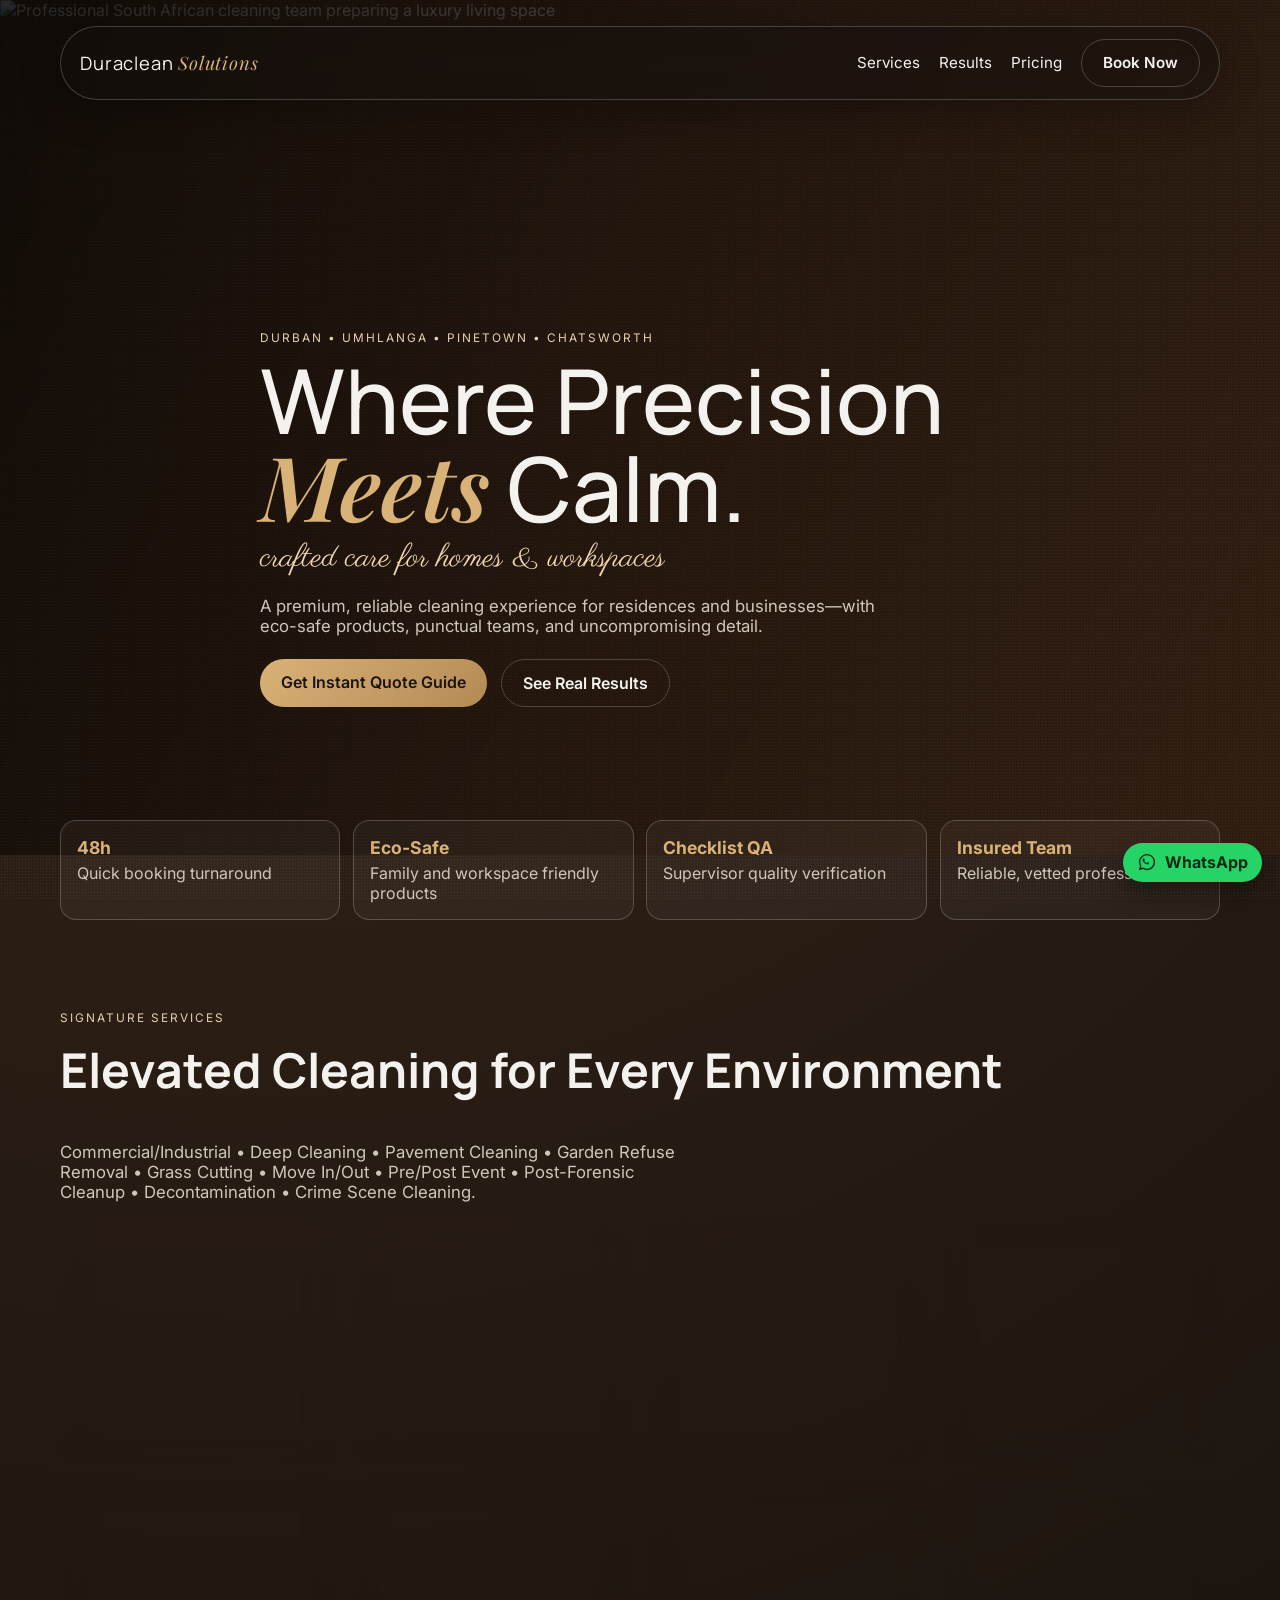
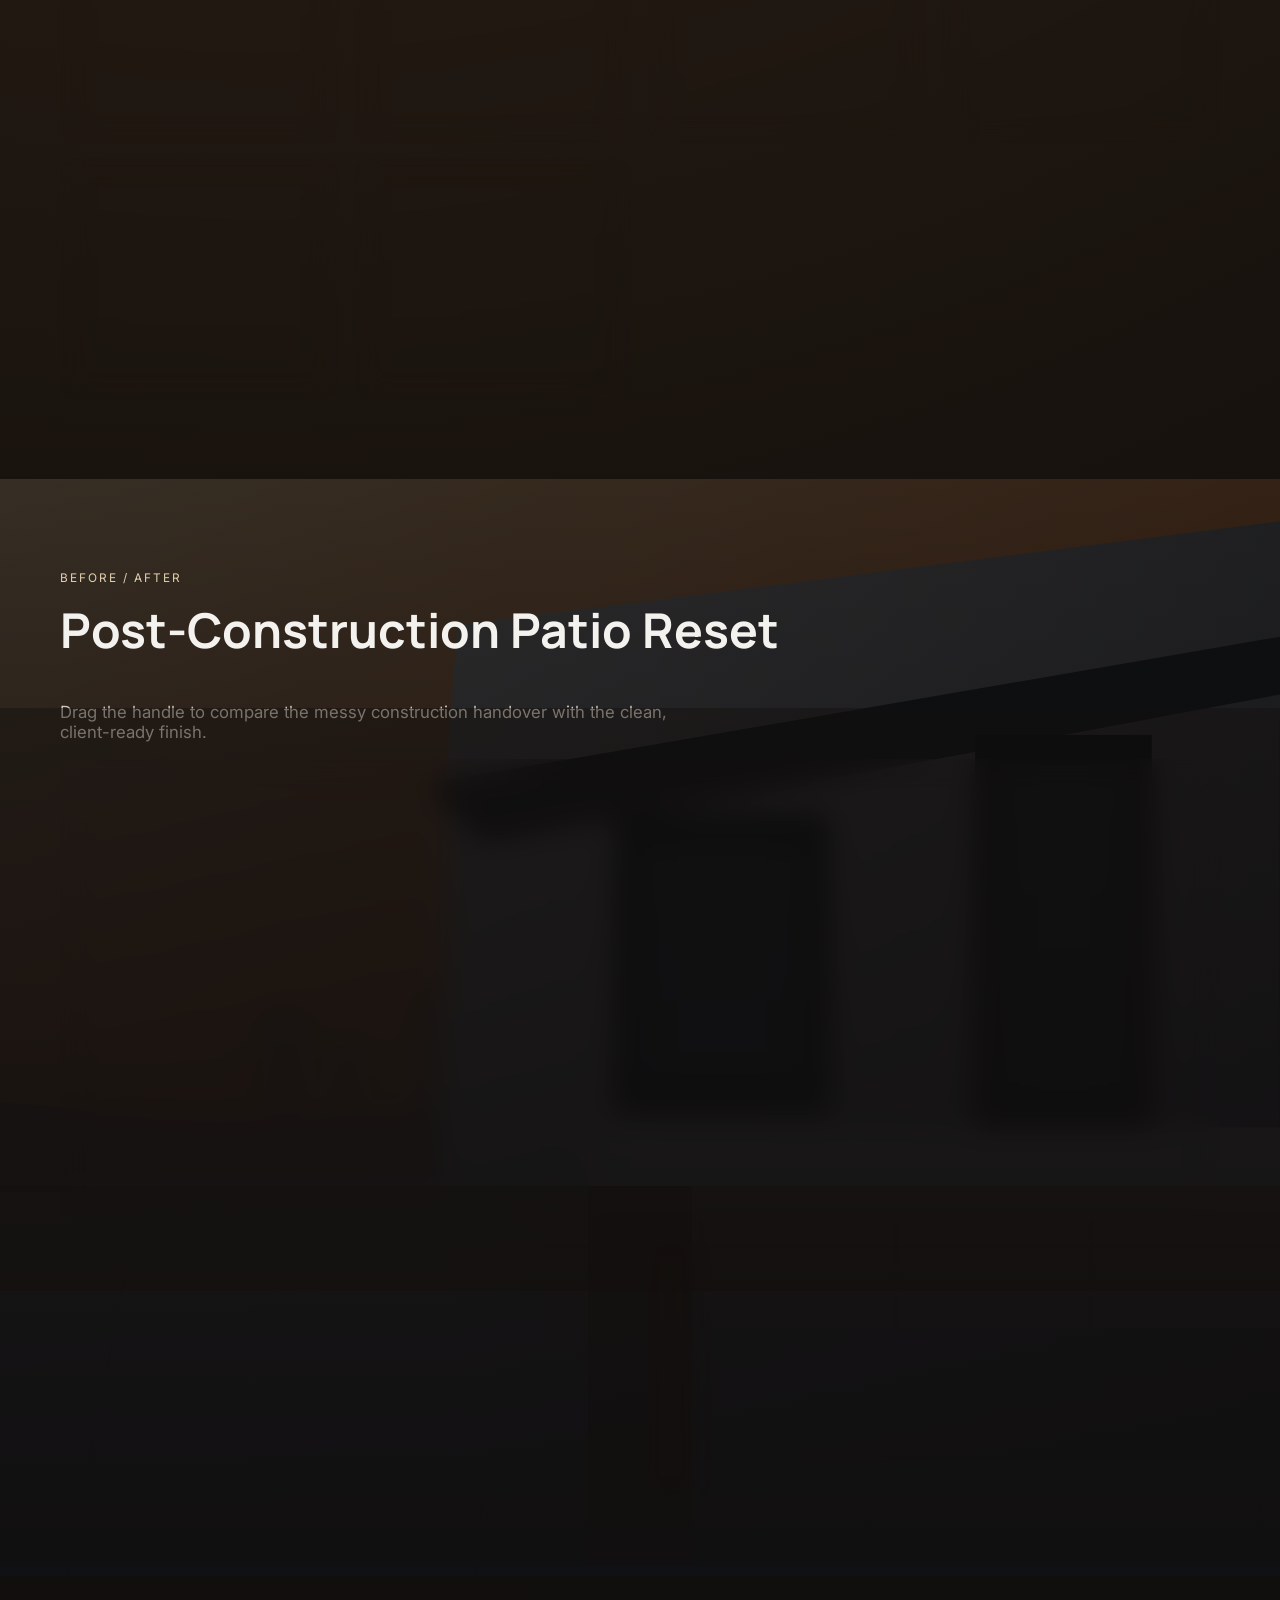
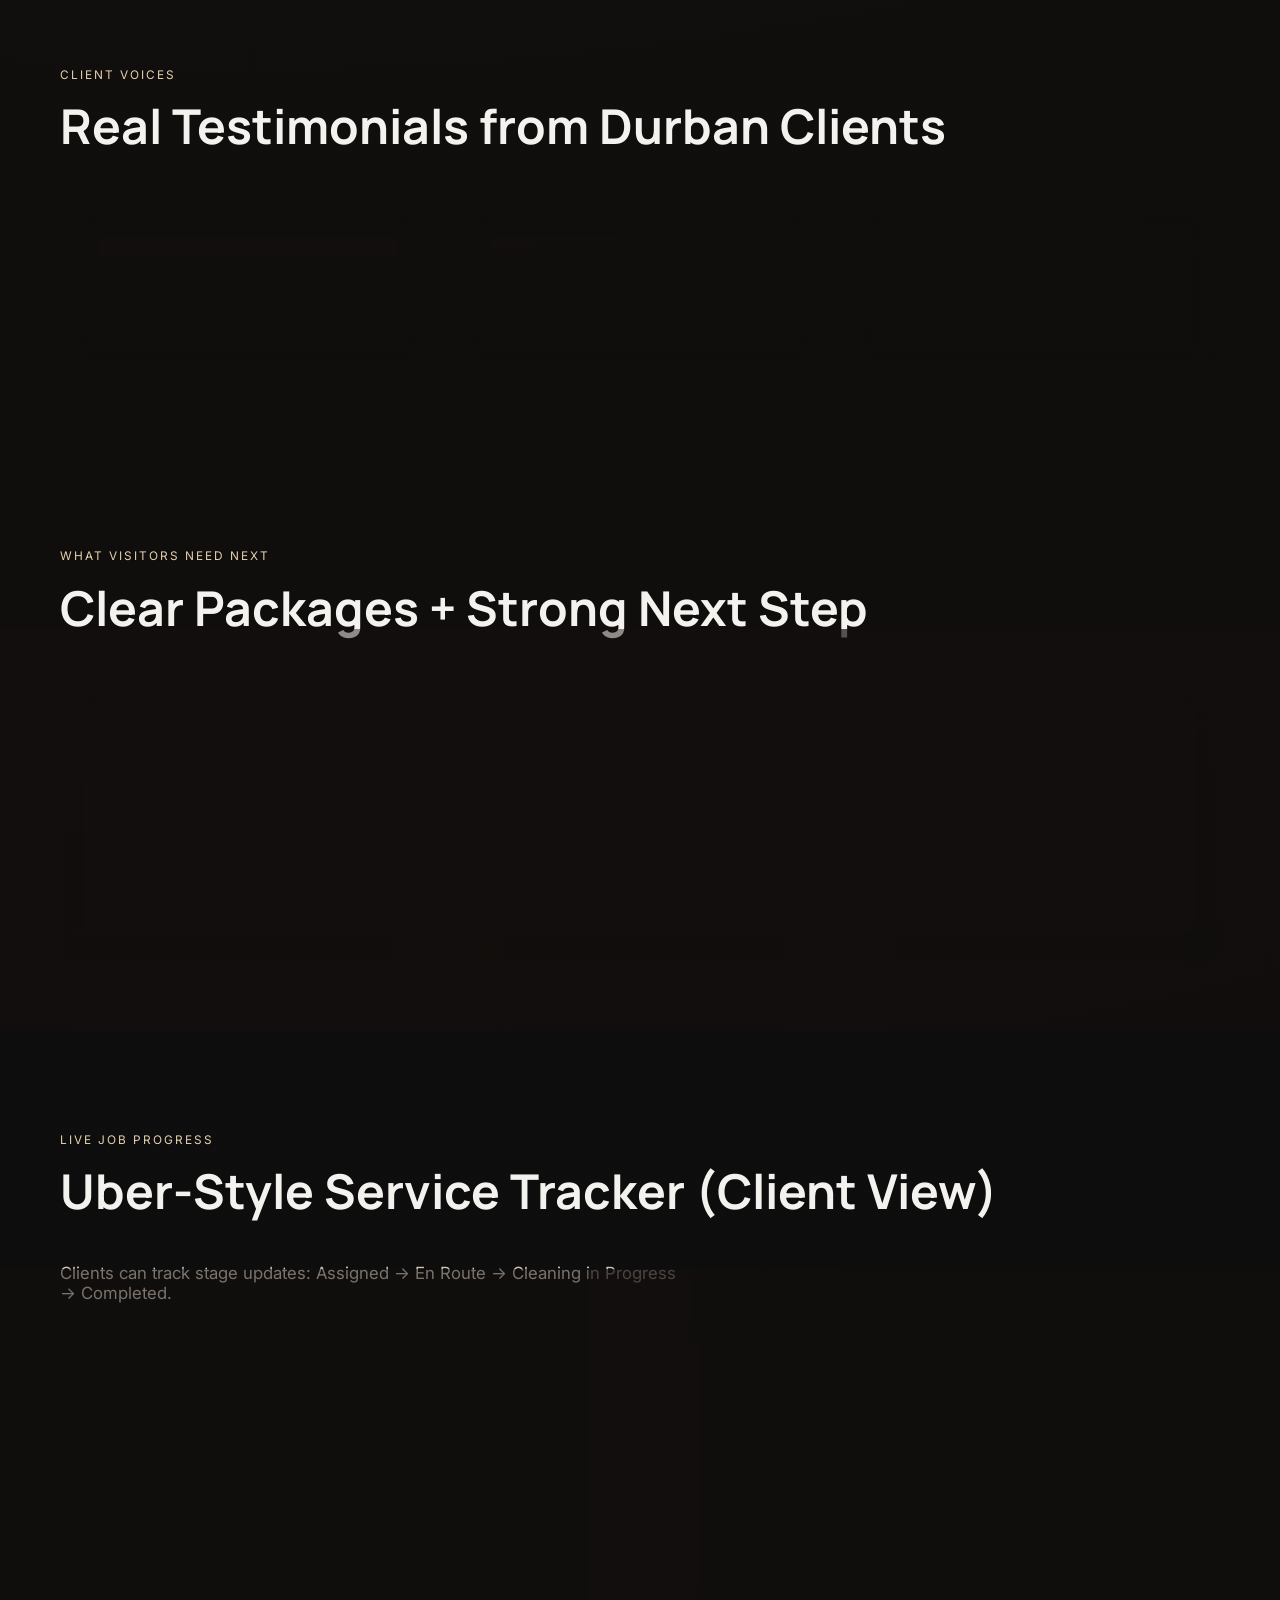
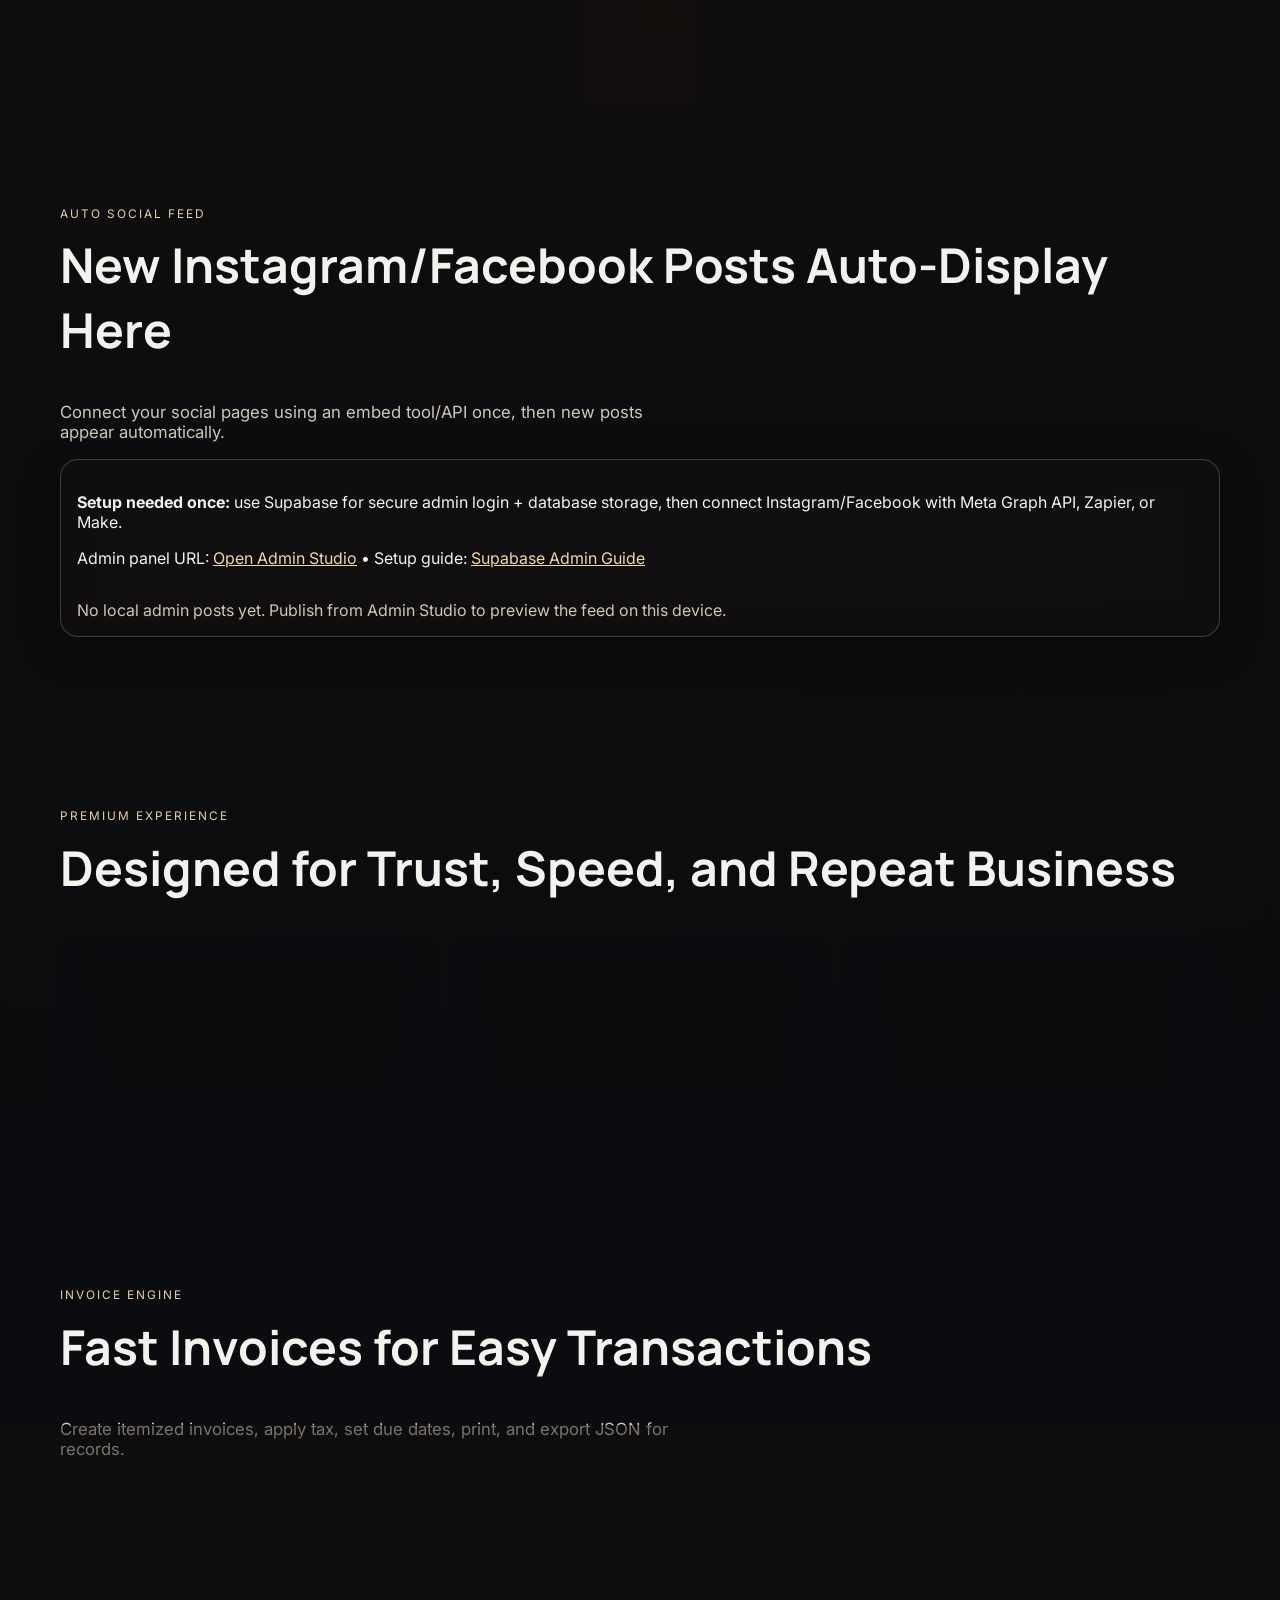
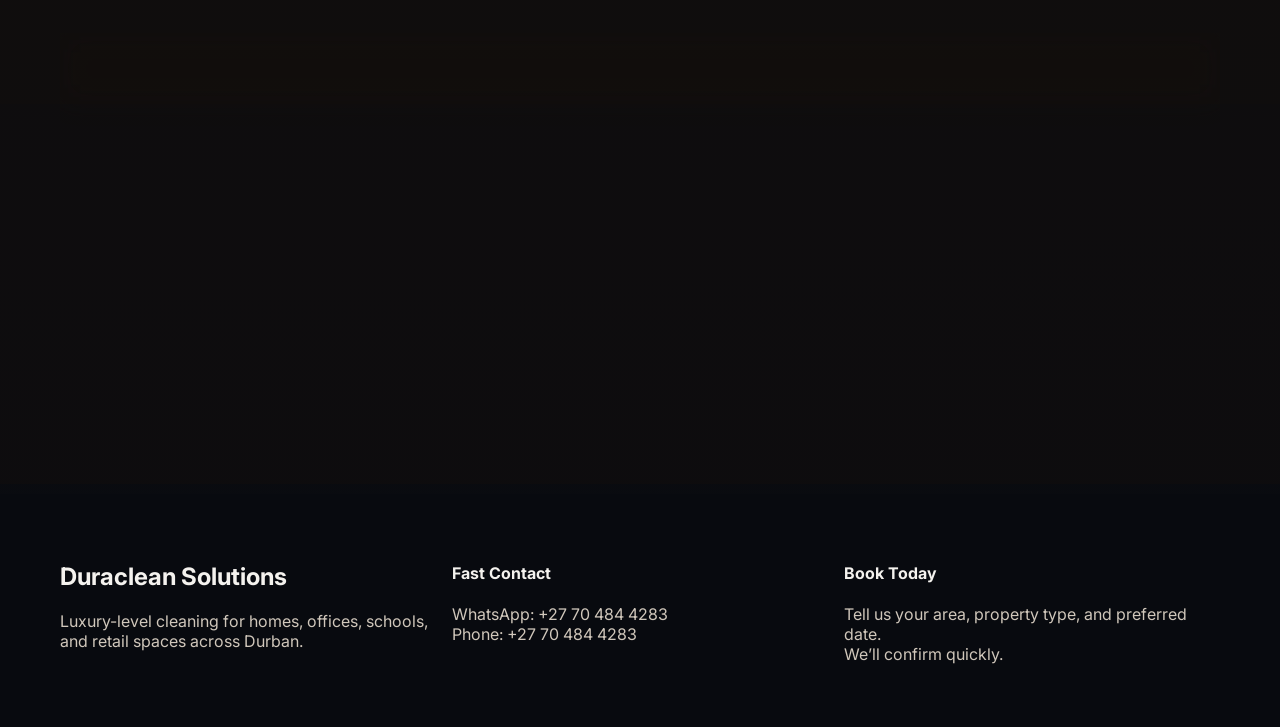
==== index.html @ 6e52f136 "Add premium and invoice sections to landing page" ====
<!DOCTYPE html>
<html lang="en">
<head>
  <meta charset="UTF-8" />
  <meta name="viewport" content="width=device-width, initial-scale=1.0" />
  <title>Duraclean Solutions | Luxury Cleaning Services in Durban</title>
  <meta name="description" content="Duraclean Solutions delivers premium residential and commercial cleaning in Durban, Umhlanga, Pinetown, and Chatsworth." />
  <link rel="preconnect" href="https://fonts.googleapis.com" />
  <link rel="preconnect" href="https://fonts.gstatic.com" crossorigin />
  <link href="https://fonts.googleapis.com/css2?family=Inter:wght@300;400;500;600;700&family=Manrope:wght@300;400;500;600&family=Playfair+Display:ital,wght@0,500;0,700;1,600&family=Parisienne&display=swap" rel="stylesheet" />
  <link rel="stylesheet" href="styles.css" />
</head>
<body>
  <div class="noise"></div>

  <a class="whatsapp-float" href="https://wa.me/27704844283?text=Hi%20Duraclean%2C%20I%20need%20a%20cleaning%20quote." target="_blank" rel="noopener noreferrer" aria-label="Chat on WhatsApp">
    <svg viewBox="0 0 32 32" aria-hidden="true"><path d="M19.11 17.26c-.27-.13-1.6-.79-1.85-.88-.25-.1-.43-.13-.61.13-.18.26-.7.88-.85 1.06-.16.18-.31.2-.58.07-.27-.13-1.12-.41-2.14-1.31-.79-.7-1.33-1.57-1.49-1.83-.16-.26-.02-.4.12-.53.12-.12.27-.31.4-.46.13-.16.18-.26.27-.43.09-.18.04-.33-.02-.46-.07-.13-.61-1.46-.84-2-.22-.52-.45-.45-.61-.46h-.52c-.18 0-.46.07-.7.33-.24.26-.91.89-.91 2.16 0 1.28.93 2.51 1.06 2.68.13.18 1.82 2.78 4.41 3.89.62.27 1.1.43 1.48.55.62.2 1.18.17 1.63.1.5-.07 1.6-.65 1.82-1.28.22-.63.22-1.17.16-1.28-.07-.12-.25-.18-.52-.31Z"/><path d="M16 3C8.84 3 3 8.84 3 16c0 2.29.6 4.51 1.75 6.47L3 29l6.72-1.72A12.94 12.94 0 0 0 16 29c7.16 0 13-5.84 13-13S23.16 3 16 3Zm0 23.67c-2.04 0-3.95-.6-5.55-1.64l-.4-.26-3.99 1.02 1.06-3.89-.26-.4A10.59 10.59 0 0 1 5.33 16c0-5.88 4.79-10.67 10.67-10.67S26.67 10.12 26.67 16 21.88 26.67 16 26.67Z"/></svg>
    <span>WhatsApp</span>
  </a>

  <header class="hero" data-parallax="0.25">
    <img class="hero-bg" src="https://images.unsplash.com/photo-1600566753151-384129cf4e3e?auto=format&fit=crop&w=2000&q=80" alt="Professional South African cleaning team preparing a luxury living space" />
    <div class="hero-overlay"></div>

    <nav class="nav container glass reveal">
      <div class="logo">Duraclean <span>Solutions</span></div>
      <button class="menu-toggle" aria-expanded="false" aria-controls="menuPanel" aria-label="Open menu"><span></span><span></span></button>
      <div id="menuPanel" class="nav-links">
        <a href="#services">Services</a>
        <a href="#proof">Results</a>
        <a href="#pricing">Pricing</a>
        <a href="#contact" class="btn btn-outline">Book Now</a>
      </div>
    </nav>

    <div class="hero-content container reveal delay-1">
      <p class="eyebrow">Durban • Umhlanga • Pinetown • Chatsworth</p>
      <h1>Where Precision <em>Meets</em> Calm.</h1>
      <p class="signature">crafted care for homes & workspaces</p>
      <p class="subtitle">A premium, reliable cleaning experience for residences and businesses—with eco-safe products, punctual teams, and uncompromising detail.</p>
      <div class="hero-actions">
        <a href="#pricing" class="btn btn-gold">Get Instant Quote Guide</a>
        <a href="#proof" class="btn btn-ghost">See Real Results</a>
      </div>
    </div>
  </header>

  <main>
    <section class="trustbar container reveal">
      <article><strong>48h</strong><p>Quick booking turnaround</p></article>
      <article><strong>Eco-Safe</strong><p>Family and workspace friendly products</p></article>
      <article><strong>Checklist QA</strong><p>Supervisor quality verification</p></article>
      <article><strong>Insured Team</strong><p>Reliable, vetted professionals</p></article>
    </section>

    <section id="services" class="section container">
      <div class="section-heading reveal">
        <p class="eyebrow">Signature Services</p>
        <h2>Elevated Cleaning for Every Environment</h2>
        <p class="subtitle">Commercial/Industrial • Deep Cleaning • Pavement Cleaning • Garden Refuse Removal • Grass Cutting • Move In/Out • Pre/Post Event • Post-Forensic Cleanup • Decontamination • Crime Scene Cleaning.</p>
      </div>
      <div class="cards">
        <article class="card glass reveal delay-1"><div class="icon-wrap"><svg viewBox="0 0 24 24" aria-hidden="true"><path d="M4 22h16M6 22V5a2 2 0 0 1 2-2h8a2 2 0 0 1 2 2v17"/></svg></div><h3>Commercial / Industrial Cleaning</h3><p>Professional cleaning for offices, stores, warehouses, and industrial workspaces.</p></article>
        <article class="card glass reveal delay-2"><div class="icon-wrap"><svg viewBox="0 0 24 24" aria-hidden="true"><path d="M3 10.5 12 3l9 7.5V21a1 1 0 0 1-1 1h-5v-7H9v7H4a1 1 0 0 1-1-1z"/></svg></div><h3>Deep Cleaning</h3><p>Detailed top-to-bottom cleaning for kitchens, bathrooms, living spaces, and high-touch areas.</p></article>
        <article class="card glass reveal delay-3"><div class="icon-wrap"><svg viewBox="0 0 24 24" aria-hidden="true"><path d="M4 20h16M6 16l2-8h8l2 8M9 8V5h6v3"/></svg></div><h3>Pavement Cleaning</h3><p>Exterior pavement washing and stain removal to restore a clean, welcoming entrance.</p></article>
        <article class="card glass reveal delay-1"><div class="icon-wrap"><svg viewBox="0 0 24 24" aria-hidden="true"><path d="M5 20h14M7 20V9l5-4 5 4v11M10 20v-5h4v5"/></svg></div><h3>Move In / Move Out Tenant Cleaning</h3><p>Full property reset for tenants and landlords before handover or occupancy.</p></article>
        <article class="card glass reveal delay-2"><div class="icon-wrap"><svg viewBox="0 0 24 24" aria-hidden="true"><path d="M4 19c4-2 5-7 8-10 2 2 3 5 8 6-3 1-5 4-8 7-3-2-5-2-8-3z"/></svg></div><h3>Garden Refuse Collection & Removal</h3><p>Bagging, loading, and responsible removal of grass cuttings, branches, and garden waste.</p></article>
        <article class="card glass reveal delay-3"><div class="icon-wrap"><svg viewBox="0 0 24 24" aria-hidden="true"><path d="M5 19h14M6 16h12M8 12h8M9 8h6"/></svg></div><h3>Grass Cutting</h3><p>Routine lawn cutting and edging to keep residential and business gardens neat.</p></article>
        <article class="card glass reveal delay-1"><div class="icon-wrap"><svg viewBox="0 0 24 24" aria-hidden="true"><path d="M12 3v18M3 12h18M6 6l12 12M18 6 6 18"/></svg></div><h3>Pre / Post Event Cleaning</h3><p>Venue setup refresh before events and rapid, thorough cleanup once events are done.</p></article>
        <article class="card glass reveal delay-2"><div class="icon-wrap"><svg viewBox="0 0 24 24" aria-hidden="true"><path d="M12 3 5 6v6c0 4 3 7 7 9 4-2 7-5 7-9V6zM9 12h6M12 9v6"/></svg></div><h3>Post-Forensic Cleanup</h3><p>Discreet specialist cleanup after forensic investigations, with careful sanitising and waste handling.</p></article>
        <article class="card glass reveal delay-3"><div class="icon-wrap"><svg viewBox="0 0 24 24" aria-hidden="true"><path d="M12 2v20M5 7c4 0 10 4 14 10M19 7C15 7 9 11 5 17"/></svg></div><h3>Decontamination</h3><p>Targeted hygiene cleaning for affected areas using controlled procedures and protective equipment.</p></article>
        <article class="card glass reveal delay-1"><div class="icon-wrap"><svg viewBox="0 0 24 24" aria-hidden="true"><path d="M4 6h16M6 6v14h12V6M9 10h6M9 14h6"/></svg></div><h3>Crime Scene Cleaning</h3><p>Confidential biohazard-aware cleanup support for private, commercial, and managed properties.</p></article>
      </div>
    </section>

    <section id="proof" class="section visual-band" data-parallax="0.18">
      <img src="assets/before-after/post-construction-after.svg" alt="Cleaned post-construction Durban property exterior" />
      <div class="overlay"></div>
      <div class="container">
        <div class="section-heading reveal">
          <p class="eyebrow">Before / After</p>
          <h2>Post-Construction Patio Reset</h2>
          <p class="subtitle">Drag the handle to compare the messy construction handover with the clean, client-ready finish.</p>
        </div>
        <div class="ba-slider glass reveal" data-before="assets/before-after/post-construction-before.svg" data-after="assets/before-after/post-construction-after.svg">
          <img src="assets/before-after/post-construction-after.svg" alt="After: spotless patio and exterior after Duraclean post-construction cleanup" />
          <div class="before-wrap" style="width:50%">
            <img src="assets/before-after/post-construction-before.svg" alt="Before: construction rubble, dirty buckets, bricks, and residue before cleanup" />
          </div>
          <input type="range" min="0" max="100" value="50" class="ba-range" aria-label="Compare before and after post-construction cleanup" />
          <div class="ba-label before">Before cleanup</div>
          <div class="ba-label after">After cleanup</div>
        </div>
        <div class="ba-thumbs reveal delay-1">
          <figure class="glass"><img src="assets/before-after/post-construction-before.svg" alt="Before cleaning thumbnail" /><figcaption>Before: construction rubble, buckets, and residue.</figcaption></figure>
          <figure class="glass"><img src="assets/before-after/post-construction-after.svg" alt="After cleaning thumbnail" /><figcaption>After: clear paving, clean entry, and ready-to-use exterior.</figcaption></figure>
        </div>
      </div>
    </section>

    <section class="section container">
      <div class="section-heading reveal">
        <p class="eyebrow">Client Voices</p>
        <h2>Real Testimonials from Durban Clients</h2>
      </div>
      <div class="testimonials">
        <article class="glass reveal delay-1"><p>“Our office finally smells and looks premium every Monday. Their punctuality is unmatched.”</p><h4>— Nomusa, Umhlanga Office Manager</h4></article>
        <article class="glass reveal delay-2"><p>“Move-out cleaning was spotless, and we got our full deposit back. Highly recommended.”</p><h4>— Aiden, Durban North Tenant</h4></article>
        <article class="glass reveal delay-3"><p>“They restored our post-renovation home in one day. Very professional team and supervisor.”</p><h4>— Priya, Pinetown Homeowner</h4></article>
      </div>
    </section>

    <section id="pricing" class="section container">
      <div class="section-heading reveal">
        <p class="eyebrow">What Visitors Need Next</p>
        <h2>Clear Packages + Strong Next Step</h2>
      </div>
      <div class="pricing-grid">
        <article class="glass reveal"><h3>Home Refresh</h3><p>from <strong>R600</strong></p><ul><li>Bedrooms, kitchen, bathrooms</li><li>Dust, sanitize, finish touches</li><li>Ideal weekly/bi-weekly</li></ul><a href="#contact" class="btn btn-outline">Request Booking</a></article>
        <article class="glass reveal delay-1 featured"><h3>Business Essential</h3><p>from <strong>R1,500</strong></p><ul><li>Workstations and common areas</li><li>Restroom hygiene standard</li><li>Supervisor quality check</li></ul><a href="#contact" class="btn btn-gold">Get Commercial Quote</a></article>
        <article class="glass reveal delay-2"><h3>Deep Reset</h3><p>custom <strong>Quote</strong></p><ul><li>Post-construction intensive clean</li><li>Windows, floors, upholstery</li><li>Move-in / move-out ready</li><li>Forensic and decontamination add-ons</li></ul><a href="#contact" class="btn btn-outline">Ask on WhatsApp</a></article>
      </div>
    </section>
  
    <section id="tracker" class="section container">
      <div class="section-heading reveal">
        <p class="eyebrow">Live Job Progress</p>
        <h2>Uber-Style Service Tracker (Client View)</h2>
        <p class="subtitle">Clients can track stage updates: Assigned → En Route → Cleaning in Progress → Completed.</p>
      </div>
      <div class="pricing-grid">
        <article class="glass reveal"><h3>Current Status</h3><p><strong>En Route</strong> • ETA 24 min</p><ul><li>Assigned cleaner: Team A</li><li>Supervisor check enabled</li><li>Last update: 09:42</li></ul></article>
        <article class="glass reveal delay-1"><h3>Service Map</h3><iframe title="Durban service map" src="https://maps.google.com/maps?q=durban&t=&z=12&ie=UTF8&iwloc=&output=embed" width="100%" height="210" style="border:0;border-radius:12px"></iframe></article>
      </div>
    </section>

    <section id="social" class="section container">
      <div class="section-heading reveal">
        <p class="eyebrow">Auto Social Feed</p>
        <h2>New Instagram/Facebook Posts Auto-Display Here</h2>
        <p class="subtitle">Connect your social pages using an embed tool/API once, then new posts appear automatically.</p>
      </div>
      <div class="glass social-panel">
        <p><strong>Setup needed once:</strong> use Supabase for secure admin login + database storage, then connect Instagram/Facebook with Meta Graph API, Zapier, or Make.</p>
        <p>Admin panel URL: <a href="admin.html" target="_blank">Open Admin Studio</a> • Setup guide: <a href="SUPABASE_ADMIN_SETUP.md" target="_blank">Supabase Admin Guide</a></p>
        <div id="siteFeed" class="site-feed" aria-live="polite"></div>
      </div>
    </section>
    <section id="premium" class="section container">
      <div class="section-heading reveal">
        <p class="eyebrow">Premium Experience</p>
        <h2>Designed for Trust, Speed, and Repeat Business</h2>
      </div>
      <div class="cards">
        <article class="card glass reveal delay-1"><h3>Instant Quote Response</h3><p>Promise first reply within 15 minutes during business hours to convert high-intent leads faster.</p></article>
        <article class="card glass reveal delay-2"><h3>Photo Proof of Completion</h3><p>Share before/after photos per job and keep a service record to reinforce quality and transparency.</p></article>
        <article class="card glass reveal delay-3"><h3>Service Guarantee Window</h3><p>Offer a 24-hour touch-up guarantee for reported misses to increase confidence and referrals.</p></article>
      </div>
    </section>

    <section id="invoice" class="section container">
      <div class="section-heading reveal">
        <p class="eyebrow">Invoice Engine</p>
        <h2>Fast Invoices for Easy Transactions</h2>
        <p class="subtitle">Create itemized invoices, apply tax, set due dates, print, and export JSON for records.</p>
      </div>
      <div class="invoice-layout reveal">
        <div class="invoice-form glass">
          <label>Client Name<input id="invClient" type="text" placeholder="Client full name or company" /></label>
          <label>Client Email<input id="invEmail" type="email" placeholder="client@example.com" /></label>
          <div class="invoice-grid">
            <label>Invoice Date<input id="invDate" type="date" /></label>
            <label>Due Date<input id="invDue" type="date" /></label>
          </div>
          <div class="invoice-grid item-row">
            <input id="invItemDesc" type="text" placeholder="Service description" />
            <input id="invItemQty" type="number" min="1" step="1" value="1" />
            <input id="invItemPrice" type="number" min="0" step="0.01" placeholder="0.00" />
            <button id="invAddItem" class="btn btn-outline" type="button">Add Item</button>
          </div>
          <div class="invoice-grid">
            <label>Tax %<input id="invTax" type="number" min="0" step="0.1" value="15" /></label>
            <label>Discount %<input id="invDiscount" type="number" min="0" max="100" step="0.1" value="0" /></label>
          </div>
          <div class="invoice-actions">
            <button id="invPrint" class="btn btn-gold" type="button">Print Invoice</button>
            <button id="invExport" class="btn btn-outline" type="button">Export JSON</button>
          </div>
        </div>

        <div class="invoice-preview glass" id="invoicePreview">
          <div class="invoice-head">
            <h3>Duraclean Solutions Invoice</h3>
            <p id="invNumber"></p>
          </div>
          <p><strong>Client:</strong> <span id="outClient">—</span></p>
          <p><strong>Email:</strong> <span id="outEmail">—</span></p>
          <p><strong>Issued:</strong> <span id="outDate">—</span> &nbsp; <strong>Due:</strong> <span id="outDue">—</span></p>
          <table class="invoice-table" id="invoiceTable">
            <thead><tr><th>Description</th><th>Qty</th><th>Rate</th><th>Total</th></tr></thead>
            <tbody><tr><td colspan="4">No items yet.</td></tr></tbody>
          </table>
          <div class="invoice-totals">
            <p>Subtotal: <span id="outSubtotal">R0.00</span></p>
            <p>Tax: <span id="outTax">R0.00</span></p>
            <p>Discount: <span id="outDiscount">R0.00</span></p>
            <p class="grand">Grand Total: <span id="outGrand">R0.00</span></p>
          </div>
        </div>
      </div>
    </section>


  </main>

  <footer id="contact" class="footer">
    <div class="container footer-grid">
      <div><h2>Duraclean Solutions</h2><p>Luxury-level cleaning for homes, offices, schools, and retail spaces across Durban.</p></div>
      <div><h4>Fast Contact</h4><p>WhatsApp: +27 70 484 4283<br/>Phone: +27 70 484 4283</p></div>
      <div><h4>Book Today</h4><p>Tell us your area, property type, and preferred date.<br/>We’ll confirm quickly.</p></div>
    </div>
  </footer>

  <script>
    const toggle = document.querySelector('.menu-toggle');
    const panel = document.getElementById('menuPanel');
    if (toggle && panel) {
      toggle.addEventListener('click', () => {
        const open = panel.classList.toggle('open');
        toggle.setAttribute('aria-expanded', String(open));
      });
      panel.querySelectorAll('a').forEach(a => a.addEventListener('click', () => {
        panel.classList.remove('open');
        toggle.setAttribute('aria-expanded', 'false');
      }));
    }

    const range = document.querySelector('.ba-range');
    const beforeWrap = document.querySelector('.before-wrap');
    if (range && beforeWrap) {
      range.addEventListener('input', e => beforeWrap.style.width = `${e.target.value}%`);
    }

    const renderSiteFeed = () => {
      const feed = document.getElementById('siteFeed');
      if (!feed) return;
      const posts = JSON.parse(localStorage.getItem('duraclean_posts') || '[]');
      feed.innerHTML = posts.length
        ? posts.slice(0, 3).map(post => {
          const title = String(post.title || 'Duraclean update').replace(/[<>&]/g, char => ({'<':'&lt;','>':'&gt;','&':'&amp;'}[char]));
          const content = String(post.content || '').replace(/[<>&]/g, char => ({'<':'&lt;','>':'&gt;','&':'&amp;'}[char]));
          const media = String(post.media || '');
          const safeMedia = media.replace(/[<>&"']/g, char => ({'<':'&lt;','>':'&gt;','&':'&amp;','\"':'&quot;',"'":'&#039;'}[char]));
          const isImage = media.startsWith('data:image') || /\.(png|jpe?g|webp|gif|svg)(\?.*)?$/i.test(media);
          const image = media && isImage ? `<img src="${safeMedia}" alt="${title}" />` : '';
          return `<article>${image}<strong>${title}</strong><p>${content}</p></article>`;
        }).join('')
        : '<p class="feed-empty">No local admin posts yet. Publish from Admin Studio to preview the feed on this device.</p>';
    };
    renderSiteFeed();

    const parallaxEls = document.querySelectorAll('[data-parallax]');
    const onScroll = () => {
      const y = window.scrollY;
      parallaxEls.forEach(el => {
        const speed = parseFloat(el.dataset.parallax || '0.15');
        el.style.setProperty('--parallax-y', `${y * speed}px`);
      });
    };
    onScroll();
    window.addEventListener('scroll', onScroll, { passive: true });
  </script>
</body>
</html>
---- styles.css ----
:root {
  --bg: #090b10; --text: #f4f2ee; --muted: #d0c7bb; --glass: rgba(20,17,15,.46); --line: rgba(255,255,255,.2); --gold: #d9b278; --gold-2: #b48a53;
}
* { box-sizing: border-box; }
html { scroll-behavior: smooth; }
body { margin: 0; background: radial-gradient(circle at 20% 0%, #382619 0%, #120f0c 36%, var(--bg) 100%); color: var(--text); font-family: Inter, sans-serif; overflow-x: hidden; }
.noise { position: fixed; inset: 0; pointer-events: none; opacity: .08; background-image: radial-gradient(#fff .5px, transparent .5px); background-size: 3px 3px; }
.container { width: min(1160px, 92%); margin: 0 auto; position: relative; z-index: 2; }
.glass { background: var(--glass); backdrop-filter: blur(14px); -webkit-backdrop-filter: blur(14px); border: 1px solid var(--line); box-shadow: 0 10px 40px rgba(0,0,0,.28); }
.hero { min-height: 95vh; position: relative; display: grid; align-items: start; padding: 1.2rem 0 4rem; }
.hero::before { content:""; position: absolute; inset: -30px 0; background: inherit; transform: translateY(calc(var(--parallax-y,0px) * -1)); }
.hero-bg { position: absolute; inset: 0; width: 100%; height: 100%; object-fit: cover; filter: saturate(90%) brightness(55%); transform: translateY(calc(var(--parallax-y,0px) * .3)); }
.hero-overlay { position: absolute; inset: 0; background: linear-gradient(120deg, rgba(0,0,0,.7), rgba(72,38,17,.35)); }
.nav { display: flex; justify-content: space-between; align-items: center; padding: .8rem 1.2rem; border-radius: 999px; margin-top: .4rem; }
.logo { font-family: Manrope, sans-serif; font-size: 1.15rem; letter-spacing: .8px; }
.logo span { color: var(--gold); font-style: italic; font-family: 'Playfair Display', serif; }
.menu-toggle { display: none; width: 46px; height: 42px; border-radius: 12px; border: 1px solid var(--line); background: rgba(255,255,255,.06); cursor: pointer; }
.menu-toggle span { display:block; width:22px; height:2px; background:#fff; margin:7px auto; transition:.3s; }
.nav-links { display: flex; gap: 1.2rem; align-items: center; }
.nav-links a { color: var(--text); text-decoration: none; font-size: .95rem; }
.hero-content { padding-top: 15vh; max-width: 760px; }
.eyebrow { text-transform: uppercase; letter-spacing: 2px; font-size: .74rem; color: #e5d0af; }
h1 { font-family: Manrope, sans-serif; font-size: clamp(2.4rem, 7vw, 6rem); line-height: .95; margin: .4rem 0; font-weight: 500; }
h1 em { font-family: 'Playfair Display', serif; font-style: italic; color: var(--gold); font-weight: 600; }
.signature { font-family: Parisienne, cursive; font-size: clamp(1.3rem, 3vw, 2rem); color: #f0d7b0; margin: .2rem 0 1rem; }
.subtitle { color: var(--muted); max-width: 620px; font-size: 1.05rem; }
.hero-actions { display: flex; flex-wrap: wrap; gap: .9rem; margin-top: 1.4rem; }
.btn { padding: .82rem 1.3rem; border-radius: 999px; text-decoration: none; font-weight: 600; display: inline-block; }
.btn-gold { background: linear-gradient(135deg, var(--gold), var(--gold-2)); color: #1b130d; }
.btn-outline, .btn-ghost { border: 1px solid var(--line); color: var(--text); }
.trustbar { margin-top: -2.2rem; display:grid; grid-template-columns:repeat(auto-fit,minmax(190px,1fr)); gap:.8rem; }
.trustbar article { padding:1rem; border-radius:16px; background:rgba(255,255,255,.04); border:1px solid var(--line); }
.trustbar strong { color: var(--gold); font-size: 1.1rem; }
.trustbar p { margin:.3rem 0 0; color: var(--muted); }
.section { padding: 5rem 0; }
.section-heading h2 { font-family: Manrope, sans-serif; font-size: clamp(1.7rem, 4vw, 3rem); margin-top: .4rem; }
.cards { display: grid; grid-template-columns: repeat(auto-fit,minmax(250px,1fr)); gap: 1rem; }
.card { border-radius: 18px; padding: 1.2rem; transition: transform .35s ease, border-color .35s ease; }
.card:hover { transform: translateY(-7px); border-color: rgba(217,178,120,.55); }
.icon-wrap { width: 44px; height: 44px; display: grid; place-items: center; border-radius: 12px; background: rgba(217,178,120,.15); margin-bottom: .6rem; }
.icon-wrap svg { width: 24px; height: 24px; stroke: #e8c38e; fill: none; stroke-width: 1.6; stroke-linecap: round; stroke-linejoin: round; }
.visual-band { position: relative; overflow: hidden; }
.visual-band > img { position: absolute; inset: 0; width: 100%; height: 100%; object-fit: cover; filter: brightness(36%); transform: translateY(calc(var(--parallax-y,0px) * .2)); }
.visual-band .overlay { position: absolute; inset: 0; background: linear-gradient(180deg, rgba(9,11,16,.45), rgba(9,11,16,.9)); }
.ba-slider { position: relative; border-radius: 18px; overflow: hidden; }
.ba-slider img { display:block; width:100%; height:min(60vw,460px); object-fit:cover; }
.before-wrap { position:absolute; inset:0 auto 0 0; overflow:hidden; }
.ba-range { position:absolute; inset:auto 1rem 1rem 1rem; width:calc(100% - 2rem); }
.ba-label { position:absolute; top:12px; padding:.3rem .6rem; font-size:.8rem; background:rgba(0,0,0,.5); border-radius:999px; }
.ba-label.before { left:12px; } .ba-label.after { right:12px; }
.testimonials { display:grid; grid-template-columns:repeat(auto-fit,minmax(230px,1fr)); gap:1rem; }
.testimonials article { padding:1.2rem; border-radius:18px; }
.testimonials p { color: var(--muted); }
.pricing-grid { display:grid; grid-template-columns:repeat(auto-fit,minmax(240px,1fr)); gap:1rem; }
.pricing-grid article { border-radius:18px; padding:1.2rem; }
.pricing-grid .featured { border-color: rgba(217,178,120,.65); transform: translateY(-6px); }
.pricing-grid ul { padding-left: 1rem; color: var(--muted); }
.footer { padding: 3rem 0; background: rgba(9,11,16,.98); }
.footer-grid { display: grid; gap: 1rem; grid-template-columns: repeat(auto-fit,minmax(200px,1fr)); }
.footer p { color: var(--muted); }
.whatsapp-float { position: fixed; right: 18px; bottom: 18px; z-index: 99; background: #25d366; color:#042b12; border-radius:999px; padding:.6rem .9rem; display:flex; gap:.45rem; align-items:center; text-decoration:none; font-weight:700; box-shadow: 0 12px 25px rgba(0,0,0,.35); }
.whatsapp-float svg { width:20px; height:20px; fill: currentColor; }
.reveal { opacity: 0; transform: translateY(20px); animation: fadeUp .9s ease forwards; }
.delay-1 { animation-delay: .15s; } .delay-2 { animation-delay: .3s; } .delay-3 { animation-delay: .45s; }
@keyframes fadeUp { to { opacity: 1; transform: translateY(0);} }
@media (max-width: 860px) {
  .menu-toggle { display: block; }
  .nav { border-radius: 18px; position: relative; }
  .nav-links { position: absolute; top: calc(100% + 10px); right: 0; min-width: 210px; display: grid; gap: .6rem; padding: .8rem; border-radius: 14px; background: rgba(10,10,10,.92); border:1px solid var(--line); transform-origin: top right; transform: scale(.95); opacity: 0; pointer-events: none; transition: .28s; }
  .nav-links.open { transform: scale(1); opacity: 1; pointer-events: auto; }
  .hero-content { padding-top: 10vh; }
}
.ba-thumbs { display: grid; grid-template-columns: repeat(auto-fit,minmax(240px,1fr)); gap: 1rem; margin-top: 1rem; }
.ba-thumbs figure { margin: 0; border-radius: 18px; overflow: hidden; }
.ba-thumbs img { display: block; width: 100%; height: 210px; object-fit: cover; }
.ba-thumbs figcaption { padding: .85rem 1rem; color: var(--muted); }
.social-panel { padding: 1rem; border-radius: 18px; }
.social-panel a { color: #f0d7b0; }
.site-feed { display: grid; grid-template-columns: repeat(auto-fit,minmax(210px,1fr)); gap: .8rem; margin-top: 1rem; }
.site-feed article { border: 1px solid var(--line); border-radius: 14px; padding: .8rem; background: rgba(255,255,255,.05); }
.site-feed img { width: 100%; height: 160px; object-fit: cover; border-radius: 10px; margin-bottom: .6rem; }
.feed-empty { color: var(--muted); margin-bottom: 0; }
@media (prefers-reduced-motion: reduce) {
  html { scroll-behavior: auto; }
  .reveal { opacity: 1; transform: none; animation: none; }
  .card:hover, .pricing-grid .featured { transform: none; }
}
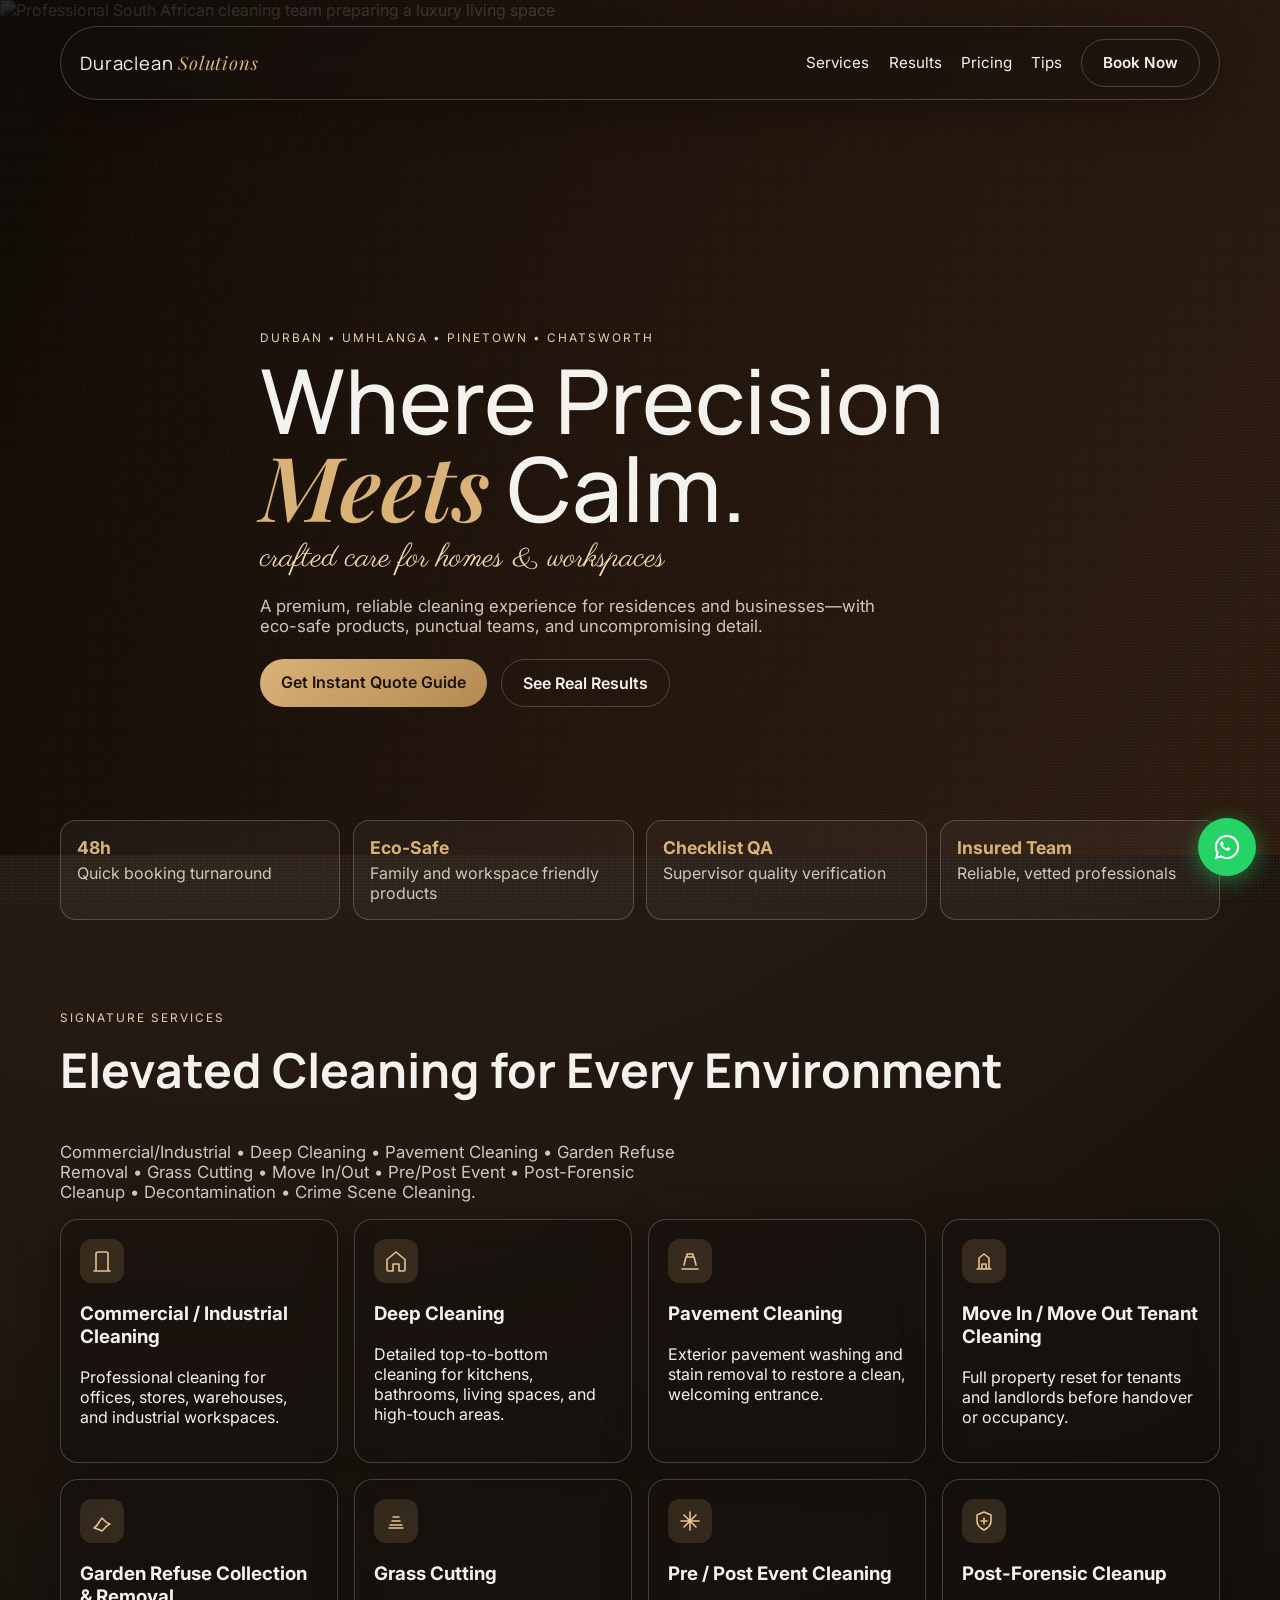
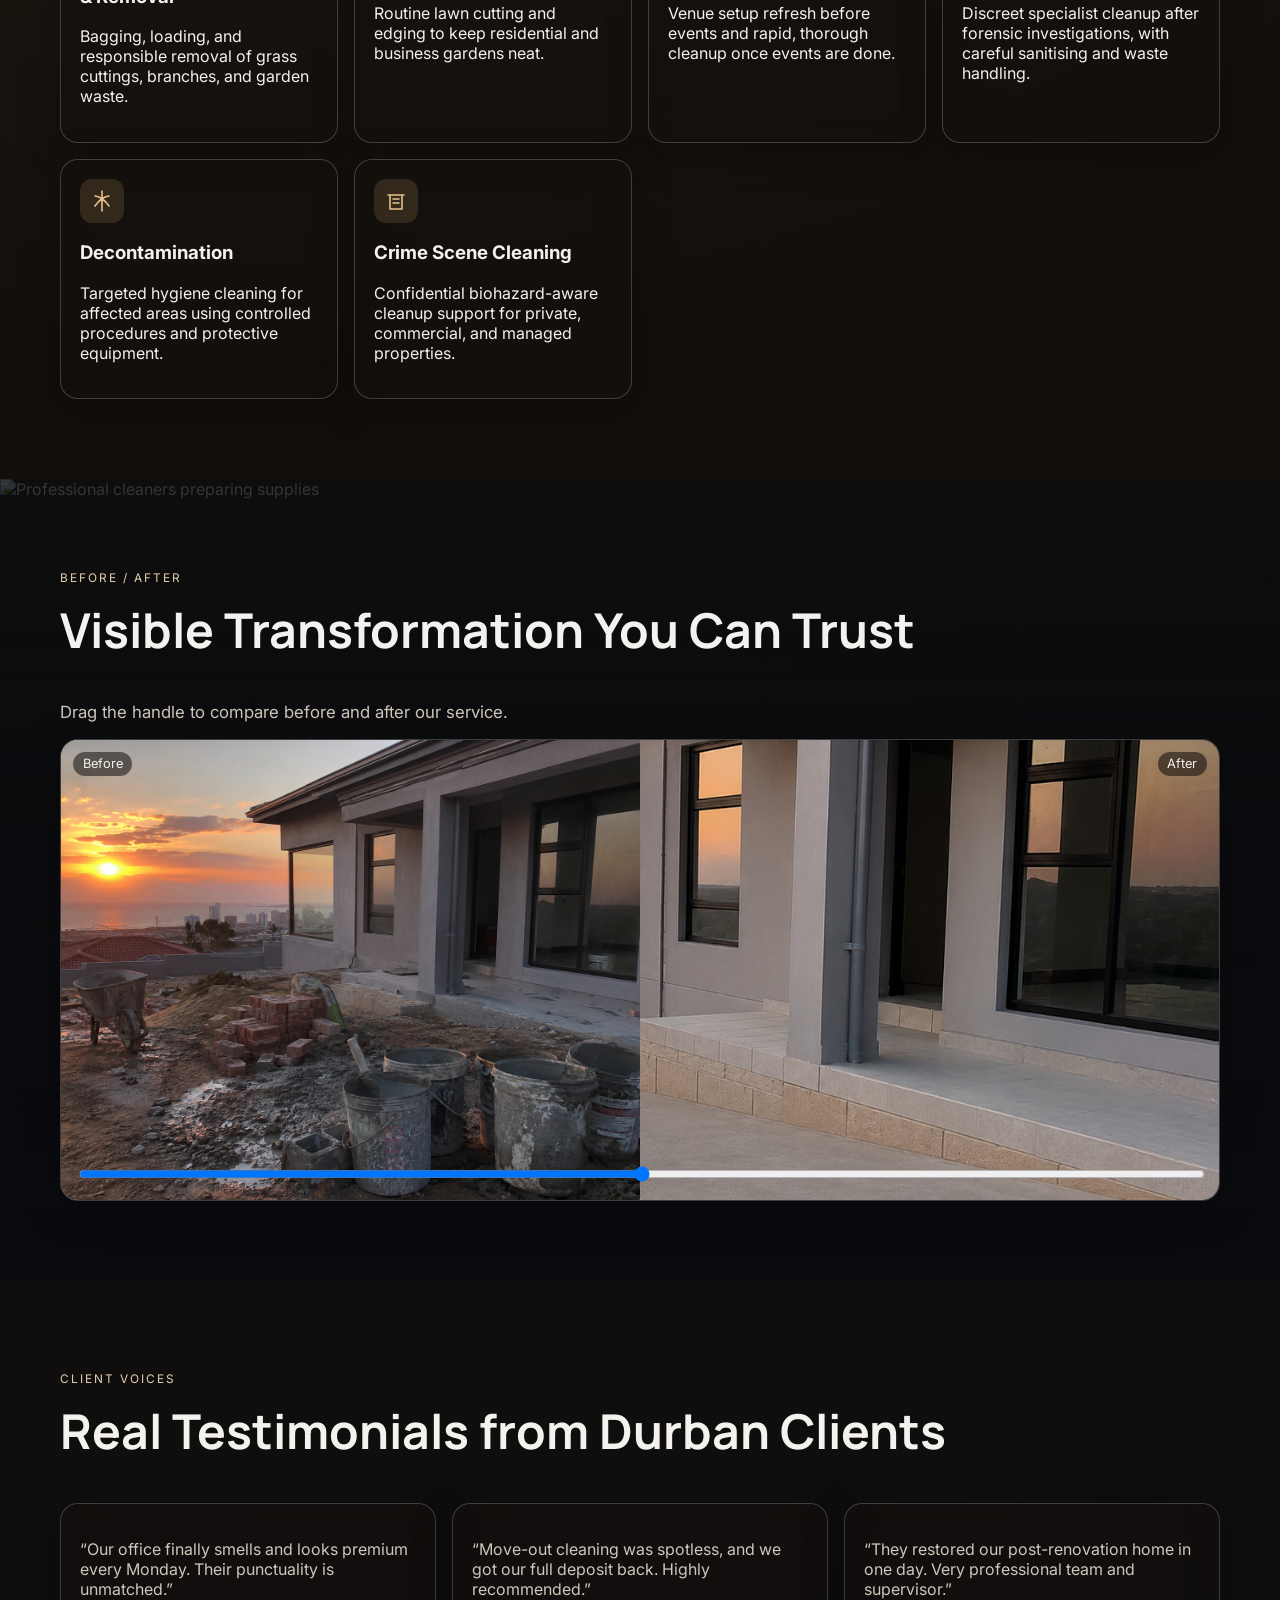
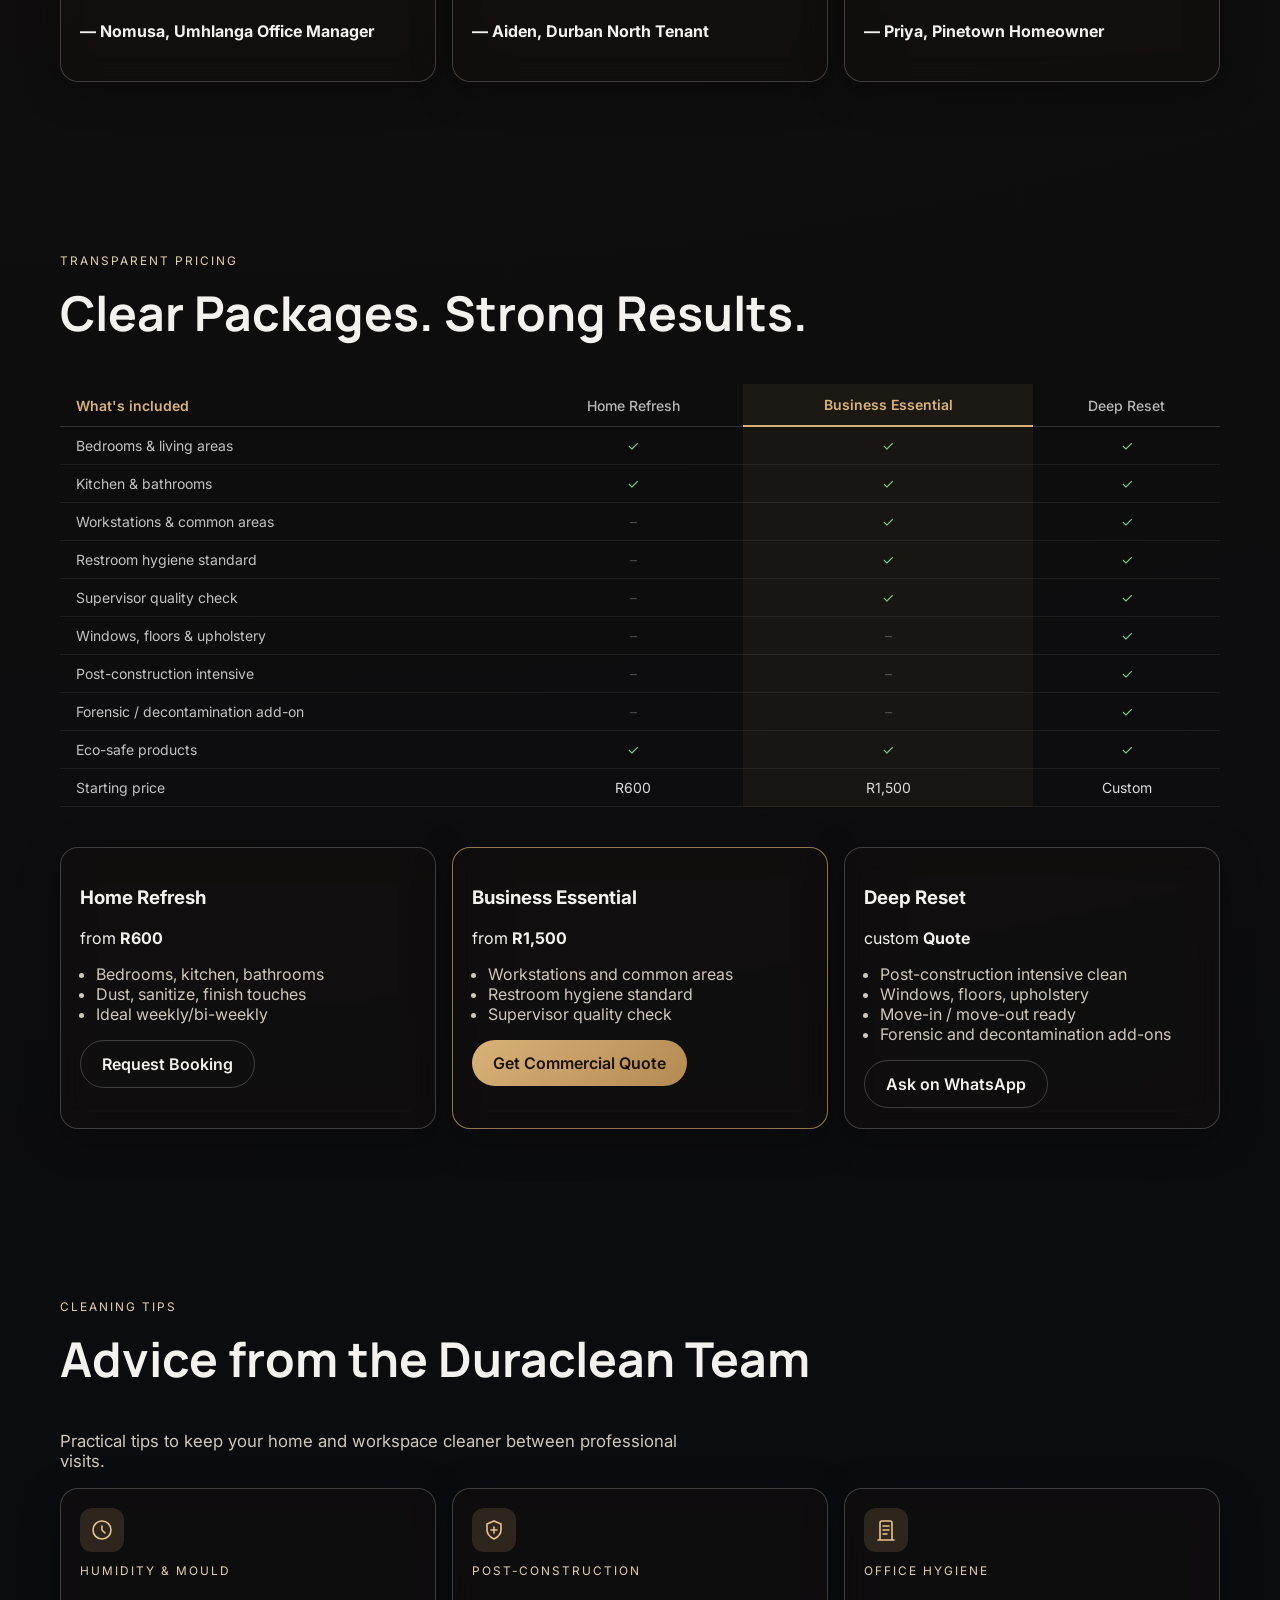
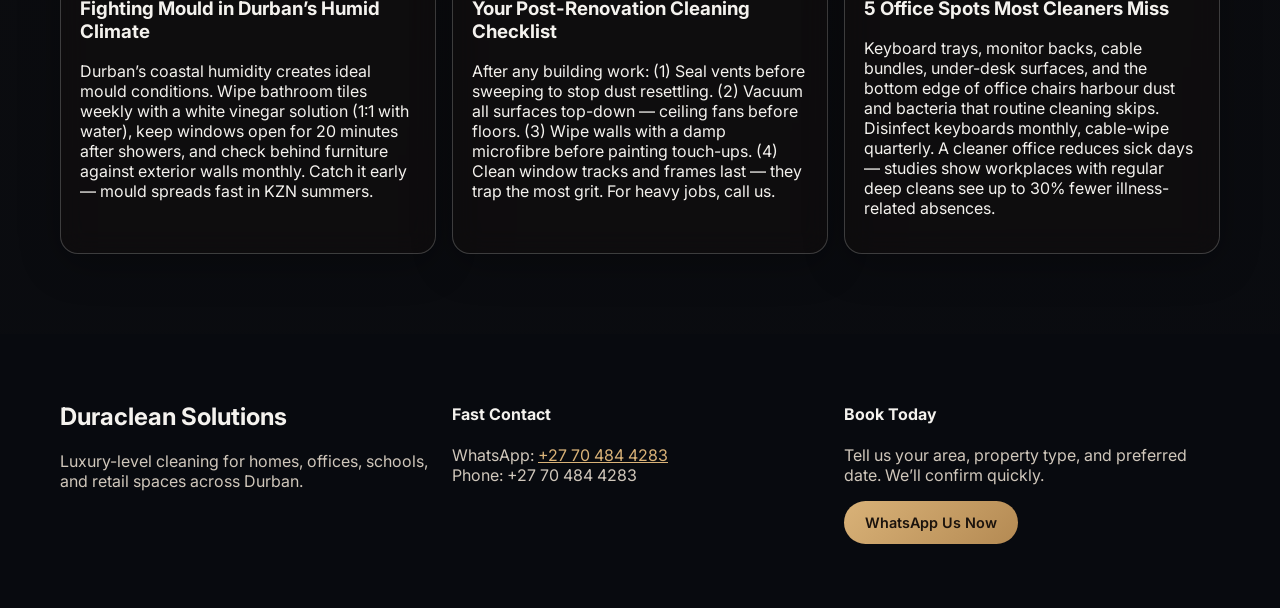
==== commit cf6b906f: "Implement WhatsApp chat bubble and cleaning tips Added WhatsApp chat bubble feature with toggle func" ====
--- a/index.html
+++ b/index.html
@@ -13,10 +13,35 @@
 <body>
   <div class="noise"></div>
 
-  <a class="whatsapp-float" href="https://wa.me/27704844283?text=Hi%20Duraclean%2C%20I%20need%20a%20cleaning%20quote." target="_blank" rel="noopener noreferrer" aria-label="Chat on WhatsApp">
-    <svg viewBox="0 0 32 32" aria-hidden="true"><path d="M19.11 17.26c-.27-.13-1.6-.79-1.85-.88-.25-.1-.43-.13-.61.13-.18.26-.7.88-.85 1.06-.16.18-.31.2-.58.07-.27-.13-1.12-.41-2.14-1.31-.79-.7-1.33-1.57-1.49-1.83-.16-.26-.02-.4.12-.53.12-.12.27-.31.4-.46.13-.16.18-.26.27-.43.09-.18.04-.33-.02-.46-.07-.13-.61-1.46-.84-2-.22-.52-.45-.45-.61-.46h-.52c-.18 0-.46.07-.7.33-.24.26-.91.89-.91 2.16 0 1.28.93 2.51 1.06 2.68.13.18 1.82 2.78 4.41 3.89.62.27 1.1.43 1.48.55.62.2 1.18.17 1.63.1.5-.07 1.6-.65 1.82-1.28.22-.63.22-1.17.16-1.28-.07-.12-.25-.18-.52-.31Z"/><path d="M16 3C8.84 3 3 8.84 3 16c0 2.29.6 4.51 1.75 6.47L3 29l6.72-1.72A12.94 12.94 0 0 0 16 29c7.16 0 13-5.84 13-13S23.16 3 16 3Zm0 23.67c-2.04 0-3.95-.6-5.55-1.64l-.4-.26-3.99 1.02 1.06-3.89-.26-.4A10.59 10.59 0 0 1 5.33 16c0-5.88 4.79-10.67 10.67-10.67S26.67 10.12 26.67 16 21.88 26.67 16 26.67Z"/></svg>
-    <span>WhatsApp</span>
-  </a>
+  <!-- WhatsApp Chat Bubble -->
+  <div id="wa-bubble" style="position:fixed;bottom:24px;right:24px;z-index:999;font-family:inherit">
+    <div id="wa-popup" style="display:none;margin-bottom:12px;background:#fff;border-radius:16px;box-shadow:0 8px 32px rgba(0,0,0,.18);width:280px;overflow:hidden">
+      <div style="background:#25D366;padding:14px 16px;display:flex;align-items:center;gap:10px">
+        <div style="width:36px;height:36px;border-radius:50%;background:rgba(255,255,255,.25);display:flex;align-items:center;justify-content:center;flex-shrink:0">
+          <svg viewBox="0 0 32 32" width="22" height="22" fill="#fff"><path d="M19.11 17.26c-.27-.13-1.6-.79-1.85-.88-.25-.1-.43-.13-.61.13-.18.26-.7.88-.85 1.06-.16.18-.31.2-.58.07-.27-.13-1.12-.41-2.14-1.31-.79-.7-1.33-1.57-1.49-1.83-.16-.26-.02-.4.12-.53.12-.12.27-.31.4-.46.13-.16.18-.26.27-.43.09-.18.04-.33-.02-.46-.07-.13-.61-1.46-.84-2-.22-.52-.45-.45-.61-.46h-.52c-.18 0-.46.07-.7.33-.24.26-.91.89-.91 2.16 0 1.28.93 2.51 1.06 2.68.13.18 1.82 2.78 4.41 3.89.62.27 1.1.43 1.48.55.62.2 1.18.17 1.63.1.5-.07 1.6-.65 1.82-1.28.22-.63.22-1.17.16-1.28-.07-.12-.25-.18-.52-.31Z"/><path d="M16 3C8.84 3 3 8.84 3 16c0 2.29.6 4.51 1.75 6.47L3 29l6.72-1.72A12.94 12.94 0 0 0 16 29c7.16 0 13-5.84 13-13S23.16 3 16 3Zm0 23.67c-2.04 0-3.95-.6-5.55-1.64l-.4-.26-3.99 1.02 1.06-3.89-.26-.4A10.59 10.59 0 0 1 5.33 16c0-5.88 4.79-10.67 10.67-10.67S26.67 10.12 26.67 16 21.88 26.67 16 26.67Z"/></svg>
+        </div>
+        <div style="flex:1;min-width:0">
+          <p style="margin:0;font-size:14px;font-weight:600;color:#fff">Duraclean Solutions</p>
+          <p style="margin:0;font-size:11px;color:rgba(255,255,255,.85)">&#9679; Typically replies within minutes</p>
+        </div>
+        <button onclick="toggleWA()" style="background:none;border:none;color:#fff;font-size:22px;cursor:pointer;line-height:1;padding:0">&times;</button>
+      </div>
+      <div style="padding:16px;background:#ece5dd">
+        <div style="background:#fff;border-radius:0 12px 12px 12px;padding:10px 14px;font-size:13px;color:#333;line-height:1.6;box-shadow:0 1px 2px rgba(0,0,0,.1)">
+          Hi there! &#128075; Welcome to Duraclean Solutions.<br><br>How can we help you today?
+          <p style="margin:4px 0 0;font-size:10px;color:#999;text-align:right">Duraclean &#10003;&#10003;</p>
+        </div>
+      </div>
+      <div style="padding:12px 16px;display:flex;flex-direction:column;gap:8px;background:#fff">
+        <a href="https://wa.me/27704844283?text=Hi%20Duraclean%2C%20I%20need%20a%20residential%20cleaning%20quote." target="_blank" rel="noopener" style="background:#f0f0f0;border-radius:20px;padding:8px 14px;font-size:13px;color:#333;text-decoration:none;text-align:center">&#127968; Residential cleaning quote</a>
+        <a href="https://wa.me/27704844283?text=Hi%20Duraclean%2C%20I%20need%20a%20commercial%20cleaning%20quote." target="_blank" rel="noopener" style="background:#f0f0f0;border-radius:20px;padding:8px 14px;font-size:13px;color:#333;text-decoration:none;text-align:center">&#127970; Commercial / office cleaning</a>
+        <a href="https://wa.me/27704844283?text=Hi%20Duraclean%2C%20I%20need%20a%20specialist%20cleaning%20service." target="_blank" rel="noopener" style="background:#f0f0f0;border-radius:20px;padding:8px 14px;font-size:13px;color:#333;text-decoration:none;text-align:center">&#10024; Deep clean / specialist service</a>
+      </div>
+    </div>
+    <button onclick="toggleWA()" id="wa-btn" aria-label="Chat with us on WhatsApp" style="width:58px;height:58px;border-radius:50%;background:#25D366;border:none;cursor:pointer;display:flex;align-items:center;justify-content:center;box-shadow:0 4px 20px rgba(37,211,102,.5);transition:transform .2s" onmouseover="this.style.transform='scale(1.1)'" onmouseout="this.style.transform='scale(1)'">
+      <svg viewBox="0 0 32 32" width="30" height="30" fill="#fff"><path d="M19.11 17.26c-.27-.13-1.6-.79-1.85-.88-.25-.1-.43-.13-.61.13-.18.26-.7.88-.85 1.06-.16.18-.31.2-.58.07-.27-.13-1.12-.41-2.14-1.31-.79-.7-1.33-1.57-1.49-1.83-.16-.26-.02-.4.12-.53.12-.12.27-.31.4-.46.13-.16.18-.26.27-.43.09-.18.04-.33-.02-.46-.07-.13-.61-1.46-.84-2-.22-.52-.45-.45-.61-.46h-.52c-.18 0-.46.07-.7.33-.24.26-.91.89-.91 2.16 0 1.28.93 2.51 1.06 2.68.13.18 1.82 2.78 4.41 3.89.62.27 1.1.43 1.48.55.62.2 1.18.17 1.63.1.5-.07 1.6-.65 1.82-1.28.22-.63.22-1.17.16-1.28-.07-.12-.25-.18-.52-.31Z"/><path d="M16 3C8.84 3 3 8.84 3 16c0 2.29.6 4.51 1.75 6.47L3 29l6.72-1.72A12.94 12.94 0 0 0 16 29c7.16 0 13-5.84 13-13S23.16 3 16 3Zm0 23.67c-2.04 0-3.95-.6-5.55-1.64l-.4-.26-3.99 1.02 1.06-3.89-.26-.4A10.59 10.59 0 0 1 5.33 16c0-5.88 4.79-10.67 10.67-10.67S26.67 10.12 26.67 16 21.88 26.67 16 26.67Z"/></svg>
+    </button>
+  </div>
 
   <header class="hero" data-parallax="0.25">
     <img class="hero-bg" src="https://images.unsplash.com/photo-1600566753151-384129cf4e3e?auto=format&fit=crop&w=2000&q=80" alt="Professional South African cleaning team preparing a luxury living space" />
@@ -29,15 +54,16 @@
         <a href="#services">Services</a>
         <a href="#proof">Results</a>
         <a href="#pricing">Pricing</a>
+        <a href="#blog">Tips</a>
         <a href="#contact" class="btn btn-outline">Book Now</a>
       </div>
     </nav>
 
     <div class="hero-content container reveal delay-1">
-      <p class="eyebrow">Durban • Umhlanga • Pinetown • Chatsworth</p>
+      <p class="eyebrow">Durban &bull; Umhlanga &bull; Pinetown &bull; Chatsworth</p>
       <h1>Where Precision <em>Meets</em> Calm.</h1>
-      <p class="signature">crafted care for homes & workspaces</p>
-      <p class="subtitle">A premium, reliable cleaning experience for residences and businesses—with eco-safe products, punctual teams, and uncompromising detail.</p>
+      <p class="signature">crafted care for homes &amp; workspaces</p>
+      <p class="subtitle">A premium, reliable cleaning experience for residences and businesses&mdash;with eco-safe products, punctual teams, and uncompromising detail.</p>
       <div class="hero-actions">
         <a href="#pricing" class="btn btn-gold">Get Instant Quote Guide</a>
         <a href="#proof" class="btn btn-ghost">See Real Results</a>
@@ -57,14 +83,14 @@
       <div class="section-heading reveal">
         <p class="eyebrow">Signature Services</p>
         <h2>Elevated Cleaning for Every Environment</h2>
-        <p class="subtitle">Commercial/Industrial • Deep Cleaning • Pavement Cleaning • Garden Refuse Removal • Grass Cutting • Move In/Out • Pre/Post Event • Post-Forensic Cleanup • Decontamination • Crime Scene Cleaning.</p>
+        <p class="subtitle">Commercial/Industrial &bull; Deep Cleaning &bull; Pavement Cleaning &bull; Garden Refuse Removal &bull; Grass Cutting &bull; Move In/Out &bull; Pre/Post Event &bull; Post-Forensic Cleanup &bull; Decontamination &bull; Crime Scene Cleaning.</p>
       </div>
       <div class="cards">
         <article class="card glass reveal delay-1"><div class="icon-wrap"><svg viewBox="0 0 24 24" aria-hidden="true"><path d="M4 22h16M6 22V5a2 2 0 0 1 2-2h8a2 2 0 0 1 2 2v17"/></svg></div><h3>Commercial / Industrial Cleaning</h3><p>Professional cleaning for offices, stores, warehouses, and industrial workspaces.</p></article>
         <article class="card glass reveal delay-2"><div class="icon-wrap"><svg viewBox="0 0 24 24" aria-hidden="true"><path d="M3 10.5 12 3l9 7.5V21a1 1 0 0 1-1 1h-5v-7H9v7H4a1 1 0 0 1-1-1z"/></svg></div><h3>Deep Cleaning</h3><p>Detailed top-to-bottom cleaning for kitchens, bathrooms, living spaces, and high-touch areas.</p></article>
         <article class="card glass reveal delay-3"><div class="icon-wrap"><svg viewBox="0 0 24 24" aria-hidden="true"><path d="M4 20h16M6 16l2-8h8l2 8M9 8V5h6v3"/></svg></div><h3>Pavement Cleaning</h3><p>Exterior pavement washing and stain removal to restore a clean, welcoming entrance.</p></article>
         <article class="card glass reveal delay-1"><div class="icon-wrap"><svg viewBox="0 0 24 24" aria-hidden="true"><path d="M5 20h14M7 20V9l5-4 5 4v11M10 20v-5h4v5"/></svg></div><h3>Move In / Move Out Tenant Cleaning</h3><p>Full property reset for tenants and landlords before handover or occupancy.</p></article>
-        <article class="card glass reveal delay-2"><div class="icon-wrap"><svg viewBox="0 0 24 24" aria-hidden="true"><path d="M4 19c4-2 5-7 8-10 2 2 3 5 8 6-3 1-5 4-8 7-3-2-5-2-8-3z"/></svg></div><h3>Garden Refuse Collection & Removal</h3><p>Bagging, loading, and responsible removal of grass cuttings, branches, and garden waste.</p></article>
+        <article class="card glass reveal delay-2"><div class="icon-wrap"><svg viewBox="0 0 24 24" aria-hidden="true"><path d="M4 19c4-2 5-7 8-10 2 2 3 5 8 6-3 1-5 4-8 7-3-2-5-2-8-3z"/></svg></div><h3>Garden Refuse Collection &amp; Removal</h3><p>Bagging, loading, and responsible removal of grass cuttings, branches, and garden waste.</p></article>
         <article class="card glass reveal delay-3"><div class="icon-wrap"><svg viewBox="0 0 24 24" aria-hidden="true"><path d="M5 19h14M6 16h12M8 12h8M9 8h6"/></svg></div><h3>Grass Cutting</h3><p>Routine lawn cutting and edging to keep residential and business gardens neat.</p></article>
         <article class="card glass reveal delay-1"><div class="icon-wrap"><svg viewBox="0 0 24 24" aria-hidden="true"><path d="M12 3v18M3 12h18M6 6l12 12M18 6 6 18"/></svg></div><h3>Pre / Post Event Cleaning</h3><p>Venue setup refresh before events and rapid, thorough cleanup once events are done.</p></article>
         <article class="card glass reveal delay-2"><div class="icon-wrap"><svg viewBox="0 0 24 24" aria-hidden="true"><path d="M12 3 5 6v6c0 4 3 7 7 9 4-2 7-5 7-9V6zM9 12h6M12 9v6"/></svg></div><h3>Post-Forensic Cleanup</h3><p>Discreet specialist cleanup after forensic investigations, with careful sanitising and waste handling.</p></article>
@@ -74,26 +100,22 @@
     </section>
 
     <section id="proof" class="section visual-band" data-parallax="0.18">
-      <img src="assets/before-after/post-construction-after.svg" alt="Cleaned post-construction Durban property exterior" />
+      <img src="https://images.unsplash.com/photo-1581578731548-c64695cc6952?auto=format&fit=crop&w=1800&q=80" alt="Professional cleaners preparing supplies" />
       <div class="overlay"></div>
       <div class="container">
         <div class="section-heading reveal">
           <p class="eyebrow">Before / After</p>
-          <h2>Post-Construction Patio Reset</h2>
-          <p class="subtitle">Drag the handle to compare the messy construction handover with the clean, client-ready finish.</p>
-        </div>
-        <div class="ba-slider glass reveal" data-before="assets/before-after/post-construction-before.svg" data-after="assets/before-after/post-construction-after.svg">
-          <img src="assets/before-after/post-construction-after.svg" alt="After: spotless patio and exterior after Duraclean post-construction cleanup" />
+          <h2>Visible Transformation You Can Trust</h2>
+          <p class="subtitle">Drag the handle to compare before and after our service.</p>
+        </div>
+        <div class="ba-slider glass reveal">
+          <img src="assets/before-after/after.jpg.png" alt="After: clean patio and exterior after Duraclean post-construction cleanup" />
           <div class="before-wrap" style="width:50%">
-            <img src="assets/before-after/post-construction-before.svg" alt="Before: construction rubble, dirty buckets, bricks, and residue before cleanup" />
+            <img src="assets/before-after/before.jpg.png" alt="Before: construction rubble, buckets, and residue before cleanup" />
           </div>
-          <input type="range" min="0" max="100" value="50" class="ba-range" aria-label="Compare before and after post-construction cleanup" />
-          <div class="ba-label before">Before cleanup</div>
-          <div class="ba-label after">After cleanup</div>
-        </div>
-        <div class="ba-thumbs reveal delay-1">
-          <figure class="glass"><img src="assets/before-after/post-construction-before.svg" alt="Before cleaning thumbnail" /><figcaption>Before: construction rubble, buckets, and residue.</figcaption></figure>
-          <figure class="glass"><img src="assets/before-after/post-construction-after.svg" alt="After cleaning thumbnail" /><figcaption>After: clear paving, clean entry, and ready-to-use exterior.</figcaption></figure>
+          <input type="range" min="0" max="100" value="50" class="ba-range" aria-label="Compare before and after" />
+          <div class="ba-label before">Before</div>
+          <div class="ba-label after">After</div>
         </div>
       </div>
     </section>
@@ -104,126 +126,124 @@
         <h2>Real Testimonials from Durban Clients</h2>
       </div>
       <div class="testimonials">
-        <article class="glass reveal delay-1"><p>“Our office finally smells and looks premium every Monday. Their punctuality is unmatched.”</p><h4>— Nomusa, Umhlanga Office Manager</h4></article>
-        <article class="glass reveal delay-2"><p>“Move-out cleaning was spotless, and we got our full deposit back. Highly recommended.”</p><h4>— Aiden, Durban North Tenant</h4></article>
-        <article class="glass reveal delay-3"><p>“They restored our post-renovation home in one day. Very professional team and supervisor.”</p><h4>— Priya, Pinetown Homeowner</h4></article>
+        <article class="glass reveal delay-1"><p>&#8220;Our office finally smells and looks premium every Monday. Their punctuality is unmatched.&#8221;</p><h4>&mdash; Nomusa, Umhlanga Office Manager</h4></article>
+        <article class="glass reveal delay-2"><p>&#8220;Move-out cleaning was spotless, and we got our full deposit back. Highly recommended.&#8221;</p><h4>&mdash; Aiden, Durban North Tenant</h4></article>
+        <article class="glass reveal delay-3"><p>&#8220;They restored our post-renovation home in one day. Very professional team and supervisor.&#8221;</p><h4>&mdash; Priya, Pinetown Homeowner</h4></article>
       </div>
     </section>
 
     <section id="pricing" class="section container">
       <div class="section-heading reveal">
-        <p class="eyebrow">What Visitors Need Next</p>
-        <h2>Clear Packages + Strong Next Step</h2>
-      </div>
+        <p class="eyebrow">Transparent Pricing</p>
+        <h2>Clear Packages. Strong Results.</h2>
+      </div>
+
+      <!-- Comparison table -->
+      <div class="reveal" style="overflow-x:auto;margin-bottom:2.5rem">
+        <table style="width:100%;border-collapse:collapse;font-size:14px;min-width:560px">
+          <thead>
+            <tr>
+              <th style="text-align:left;padding:12px 16px;border-bottom:1px solid rgba(255,255,255,.15);color:var(--gold);font-weight:600;width:40%">What's included</th>
+              <th style="padding:12px 8px;border-bottom:1px solid rgba(255,255,255,.15);text-align:center;color:rgba(255,255,255,.7);font-weight:500">Home Refresh</th>
+              <th style="padding:12px 8px;border-bottom:2px solid var(--gold);text-align:center;color:var(--gold);font-weight:600;background:rgba(196,161,90,.08)">Business Essential</th>
+              <th style="padding:12px 8px;border-bottom:1px solid rgba(255,255,255,.15);text-align:center;color:rgba(255,255,255,.7);font-weight:500">Deep Reset</th>
+            </tr>
+          </thead>
+          <tbody id="compare-body"></tbody>
+        </table>
+      </div>
+
       <div class="pricing-grid">
         <article class="glass reveal"><h3>Home Refresh</h3><p>from <strong>R600</strong></p><ul><li>Bedrooms, kitchen, bathrooms</li><li>Dust, sanitize, finish touches</li><li>Ideal weekly/bi-weekly</li></ul><a href="#contact" class="btn btn-outline">Request Booking</a></article>
         <article class="glass reveal delay-1 featured"><h3>Business Essential</h3><p>from <strong>R1,500</strong></p><ul><li>Workstations and common areas</li><li>Restroom hygiene standard</li><li>Supervisor quality check</li></ul><a href="#contact" class="btn btn-gold">Get Commercial Quote</a></article>
-        <article class="glass reveal delay-2"><h3>Deep Reset</h3><p>custom <strong>Quote</strong></p><ul><li>Post-construction intensive clean</li><li>Windows, floors, upholstery</li><li>Move-in / move-out ready</li><li>Forensic and decontamination add-ons</li></ul><a href="#contact" class="btn btn-outline">Ask on WhatsApp</a></article>
-      </div>
-    </section>
-  
-    <section id="tracker" class="section container">
-      <div class="section-heading reveal">
-        <p class="eyebrow">Live Job Progress</p>
-        <h2>Uber-Style Service Tracker (Client View)</h2>
-        <p class="subtitle">Clients can track stage updates: Assigned → En Route → Cleaning in Progress → Completed.</p>
-      </div>
-      <div class="pricing-grid">
-        <article class="glass reveal"><h3>Current Status</h3><p><strong>En Route</strong> • ETA 24 min</p><ul><li>Assigned cleaner: Team A</li><li>Supervisor check enabled</li><li>Last update: 09:42</li></ul></article>
-        <article class="glass reveal delay-1"><h3>Service Map</h3><iframe title="Durban service map" src="https://maps.google.com/maps?q=durban&t=&z=12&ie=UTF8&iwloc=&output=embed" width="100%" height="210" style="border:0;border-radius:12px"></iframe></article>
-      </div>
-    </section>
-
-    <section id="social" class="section container">
-      <div class="section-heading reveal">
-        <p class="eyebrow">Auto Social Feed</p>
-        <h2>New Instagram/Facebook Posts Auto-Display Here</h2>
-        <p class="subtitle">Connect your social pages using an embed tool/API once, then new posts appear automatically.</p>
-      </div>
-      <div class="glass social-panel">
-        <p><strong>Setup needed once:</strong> use Supabase for secure admin login + database storage, then connect Instagram/Facebook with Meta Graph API, Zapier, or Make.</p>
-        <p>Admin panel URL: <a href="admin.html" target="_blank">Open Admin Studio</a> • Setup guide: <a href="SUPABASE_ADMIN_SETUP.md" target="_blank">Supabase Admin Guide</a></p>
-        <div id="siteFeed" class="site-feed" aria-live="polite"></div>
-      </div>
-    </section>
-    <section id="premium" class="section container">
-      <div class="section-heading reveal">
-        <p class="eyebrow">Premium Experience</p>
-        <h2>Designed for Trust, Speed, and Repeat Business</h2>
-      </div>
-      <div class="cards">
-        <article class="card glass reveal delay-1"><h3>Instant Quote Response</h3><p>Promise first reply within 15 minutes during business hours to convert high-intent leads faster.</p></article>
-        <article class="card glass reveal delay-2"><h3>Photo Proof of Completion</h3><p>Share before/after photos per job and keep a service record to reinforce quality and transparency.</p></article>
-        <article class="card glass reveal delay-3"><h3>Service Guarantee Window</h3><p>Offer a 24-hour touch-up guarantee for reported misses to increase confidence and referrals.</p></article>
-      </div>
-    </section>
-
-    <section id="invoice" class="section container">
-      <div class="section-heading reveal">
-        <p class="eyebrow">Invoice Engine</p>
-        <h2>Fast Invoices for Easy Transactions</h2>
-        <p class="subtitle">Create itemized invoices, apply tax, set due dates, print, and export JSON for records.</p>
-      </div>
-      <div class="invoice-layout reveal">
-        <div class="invoice-form glass">
-          <label>Client Name<input id="invClient" type="text" placeholder="Client full name or company" /></label>
-          <label>Client Email<input id="invEmail" type="email" placeholder="client@example.com" /></label>
-          <div class="invoice-grid">
-            <label>Invoice Date<input id="invDate" type="date" /></label>
-            <label>Due Date<input id="invDue" type="date" /></label>
-          </div>
-          <div class="invoice-grid item-row">
-            <input id="invItemDesc" type="text" placeholder="Service description" />
-            <input id="invItemQty" type="number" min="1" step="1" value="1" />
-            <input id="invItemPrice" type="number" min="0" step="0.01" placeholder="0.00" />
-            <button id="invAddItem" class="btn btn-outline" type="button">Add Item</button>
-          </div>
-          <div class="invoice-grid">
-            <label>Tax %<input id="invTax" type="number" min="0" step="0.1" value="15" /></label>
-            <label>Discount %<input id="invDiscount" type="number" min="0" max="100" step="0.1" value="0" /></label>
-          </div>
-          <div class="invoice-actions">
-            <button id="invPrint" class="btn btn-gold" type="button">Print Invoice</button>
-            <button id="invExport" class="btn btn-outline" type="button">Export JSON</button>
-          </div>
-        </div>
-
-        <div class="invoice-preview glass" id="invoicePreview">
-          <div class="invoice-head">
-            <h3>Duraclean Solutions Invoice</h3>
-            <p id="invNumber"></p>
-          </div>
-          <p><strong>Client:</strong> <span id="outClient">—</span></p>
-          <p><strong>Email:</strong> <span id="outEmail">—</span></p>
-          <p><strong>Issued:</strong> <span id="outDate">—</span> &nbsp; <strong>Due:</strong> <span id="outDue">—</span></p>
-          <table class="invoice-table" id="invoiceTable">
-            <thead><tr><th>Description</th><th>Qty</th><th>Rate</th><th>Total</th></tr></thead>
-            <tbody><tr><td colspan="4">No items yet.</td></tr></tbody>
-          </table>
-          <div class="invoice-totals">
-            <p>Subtotal: <span id="outSubtotal">R0.00</span></p>
-            <p>Tax: <span id="outTax">R0.00</span></p>
-            <p>Discount: <span id="outDiscount">R0.00</span></p>
-            <p class="grand">Grand Total: <span id="outGrand">R0.00</span></p>
-          </div>
-        </div>
-      </div>
-    </section>
-
-
-  </main>
+        <article class="glass reveal delay-2"><h3>Deep Reset</h3><p>custom <strong>Quote</strong></p><ul><li>Post-construction intensive clean</li><li>Windows, floors, upholstery</li><li>Move-in / move-out ready</li><li>Forensic and decontamination add-ons</li></ul><a href="https://wa.me/27704844283?text=Hi%20Duraclean%2C%20I%20need%20a%20deep%20reset%20quote." target="_blank" rel="noopener noreferrer" class="btn btn-outline">Ask on WhatsApp</a></article>
+      </div>
+    </section>
+
+    <!-- Blog / Cleaning Tips -->
+    <section id="blog" class="section container">
+      <div class="section-heading reveal">
+        <p class="eyebrow">Cleaning Tips</p>
+        <h2>Advice from the Duraclean Team</h2>
+        <p class="subtitle">Practical tips to keep your home and workspace cleaner between professional visits.</p>
+      </div>
+      <div class="cards" style="grid-template-columns:repeat(auto-fit,minmax(260px,1fr))">
+        <article class="card glass reveal delay-1" style="cursor:default">
+          <div class="icon-wrap"><svg viewBox="0 0 24 24" aria-hidden="true"><path d="M3 12a9 9 0 1 0 18 0 9 9 0 0 0-18 0M12 8v4l3 3"/></svg></div>
+          <p class="eyebrow" style="margin-bottom:.4rem">Humidity &amp; Mould</p>
+          <h3>Fighting Mould in Durban&rsquo;s Humid Climate</h3>
+          <p>Durban&rsquo;s coastal humidity creates ideal mould conditions. Wipe bathroom tiles weekly with a white vinegar solution (1:1 with water), keep windows open for 20 minutes after showers, and check behind furniture against exterior walls monthly. Catch it early &mdash; mould spreads fast in KZN summers.</p>
+        </article>
+        <article class="card glass reveal delay-2" style="cursor:default">
+          <div class="icon-wrap"><svg viewBox="0 0 24 24" aria-hidden="true"><path d="M12 3 5 6v6c0 4 3 7 7 9 4-2 7-5 7-9V6zM9 12h6M12 9v6"/></svg></div>
+          <p class="eyebrow" style="margin-bottom:.4rem">Post-Construction</p>
+          <h3>Your Post-Renovation Cleaning Checklist</h3>
+          <p>After any building work: (1) Seal vents before sweeping to stop dust resettling. (2) Vacuum all surfaces top-down &mdash; ceiling fans before floors. (3) Wipe walls with a damp microfibre before painting touch-ups. (4) Clean window tracks and frames last &mdash; they trap the most grit. For heavy jobs, call us.</p>
+        </article>
+        <article class="card glass reveal delay-3" style="cursor:default">
+          <div class="icon-wrap"><svg viewBox="0 0 24 24" aria-hidden="true"><path d="M4 22h16M6 22V5a2 2 0 0 1 2-2h8a2 2 0 0 1 2 2v17M9 8h6M9 12h6M9 16h4"/></svg></div>
+          <p class="eyebrow" style="margin-bottom:.4rem">Office Hygiene</p>
+          <h3>5 Office Spots Most Cleaners Miss</h3>
+          <p>Keyboard trays, monitor backs, cable bundles, under-desk surfaces, and the bottom edge of office chairs harbour dust and bacteria that routine cleaning skips. Disinfect keyboards monthly, cable-wipe quarterly. A cleaner office reduces sick days &mdash; studies show workplaces with regular deep cleans see up to 30% fewer illness-related absences.</p>
+        </article>
+      </div>
+    </section>
 
   <footer id="contact" class="footer">
     <div class="container footer-grid">
       <div><h2>Duraclean Solutions</h2><p>Luxury-level cleaning for homes, offices, schools, and retail spaces across Durban.</p></div>
-      <div><h4>Fast Contact</h4><p>WhatsApp: +27 70 484 4283<br/>Phone: +27 70 484 4283</p></div>
-      <div><h4>Book Today</h4><p>Tell us your area, property type, and preferred date.<br/>We’ll confirm quickly.</p></div>
+      <div><h4>Fast Contact</h4><p>WhatsApp: <a href="https://wa.me/27704844283" style="color:var(--gold)">+27 70 484 4283</a><br/>Phone: +27 70 484 4283</p></div>
+      <div><h4>Book Today</h4><p>Tell us your area, property type, and preferred date. We&rsquo;ll confirm quickly.</p><p style="margin-top:.8rem"><a href="https://wa.me/27704844283?text=Hi%20Duraclean%2C%20I%20need%20a%20cleaning%20quote." target="_blank" rel="noopener noreferrer" class="btn btn-gold" style="font-size:.9rem">WhatsApp Us Now</a></p></div>
     </div>
   </footer>
 
   <script>
+    // WhatsApp chat bubble toggle
+    function toggleWA() {
+      var popup = document.getElementById('wa-popup');
+      popup.style.display = popup.style.display === 'none' ? 'block' : 'none';
+    }
+    // Open bubble after 4 seconds on first visit
+    setTimeout(function() {
+      if (!sessionStorage.getItem('wa-shown')) {
+        document.getElementById('wa-popup').style.display = 'block';
+        sessionStorage.setItem('wa-shown', '1');
+      }
+    }, 4000);
+
+    // Pricing comparison table
+    var rows = [
+      ['Bedrooms &amp; living areas', '&#10003;', '&#10003;', '&#10003;'],
+      ['Kitchen &amp; bathrooms', '&#10003;', '&#10003;', '&#10003;'],
+      ['Workstations &amp; common areas', '&ndash;', '&#10003;', '&#10003;'],
+      ['Restroom hygiene standard', '&ndash;', '&#10003;', '&#10003;'],
+      ['Supervisor quality check', '&ndash;', '&#10003;', '&#10003;'],
+      ['Windows, floors &amp; upholstery', '&ndash;', '&ndash;', '&#10003;'],
+      ['Post-construction intensive', '&ndash;', '&ndash;', '&#10003;'],
+      ['Forensic / decontamination add-on', '&ndash;', '&ndash;', '&#10003;'],
+      ['Eco-safe products', '&#10003;', '&#10003;', '&#10003;'],
+      ['Starting price', 'R600', 'R1,500', 'Custom'],
+    ];
+    var tbody = document.getElementById('compare-body');
+    if (tbody) {
+      rows.forEach(function(r, i) {
+        var tr = document.createElement('tr');
+        tr.style.borderBottom = '1px solid rgba(255,255,255,.07)';
+        r.forEach(function(cell, ci) {
+          var td = document.createElement('td');
+          td.innerHTML = cell;
+          td.style.padding = '10px ' + (ci === 0 ? '16px' : '8px');
+          td.style.textAlign = ci === 0 ? 'left' : 'center';
+          td.style.color = cell === '&#10003;' ? '#7ecb8f' : cell === '&ndash;' ? 'rgba(255,255,255,.25)' : 'rgba(255,255,255,.85)';
+          if (ci === 2) td.style.background = 'rgba(196,161,90,.06)';
+          if (ci === 0) td.style.color = 'rgba(255,255,255,.75)';
+          tr.appendChild(td);
+        });
+        tbody.appendChild(tr);
+      });
+    }
     const toggle = document.querySelector('.menu-toggle');
-    const panel = document.getElementById('menuPanel');
+    const panel  = document.getElementById('menuPanel');
     if (toggle && panel) {
       toggle.addEventListener('click', () => {
         const open = panel.classList.toggle('open');
@@ -235,36 +255,36 @@
       }));
     }
 
-    const range = document.querySelector('.ba-range');
+    // Before/After slider
+    const range      = document.querySelector('.ba-range');
     const beforeWrap = document.querySelector('.before-wrap');
     if (range && beforeWrap) {
-      range.addEventListener('input', e => beforeWrap.style.width = `${e.target.value}%`);
-    }
-
-    const renderSiteFeed = () => {
-      const feed = document.getElementById('siteFeed');
-      if (!feed) return;
-      const posts = JSON.parse(localStorage.getItem('duraclean_posts') || '[]');
-      feed.innerHTML = posts.length
-        ? posts.slice(0, 3).map(post => {
-          const title = String(post.title || 'Duraclean update').replace(/[<>&]/g, char => ({'<':'&lt;','>':'&gt;','&':'&amp;'}[char]));
-          const content = String(post.content || '').replace(/[<>&]/g, char => ({'<':'&lt;','>':'&gt;','&':'&amp;'}[char]));
-          const media = String(post.media || '');
-          const safeMedia = media.replace(/[<>&"']/g, char => ({'<':'&lt;','>':'&gt;','&':'&amp;','\"':'&quot;',"'":'&#039;'}[char]));
-          const isImage = media.startsWith('data:image') || /\.(png|jpe?g|webp|gif|svg)(\?.*)?$/i.test(media);
-          const image = media && isImage ? `<img src="${safeMedia}" alt="${title}" />` : '';
-          return `<article>${image}<strong>${title}</strong><p>${content}</p></article>`;
-        }).join('')
-        : '<p class="feed-empty">No local admin posts yet. Publish from Admin Studio to preview the feed on this device.</p>';
-    };
-    renderSiteFeed();
-
+      range.addEventListener('input', e => beforeWrap.style.width = e.target.value + '%');
+    }
+
+    // Scroll-triggered reveal — fixes elements staying invisible on scroll
+    const revealEls = document.querySelectorAll('.reveal');
+    if ('IntersectionObserver' in window) {
+      const observer = new IntersectionObserver(function(entries) {
+        entries.forEach(function(entry) {
+          if (entry.isIntersecting) {
+            entry.target.classList.add('visible');
+            observer.unobserve(entry.target);
+          }
+        });
+      }, { threshold: 0.12 });
+      revealEls.forEach(function(el) { observer.observe(el); });
+    } else {
+      revealEls.forEach(function(el) { el.classList.add('visible'); });
+    }
+
+    // Parallax
     const parallaxEls = document.querySelectorAll('[data-parallax]');
-    const onScroll = () => {
+    const onScroll = function() {
       const y = window.scrollY;
-      parallaxEls.forEach(el => {
+      parallaxEls.forEach(function(el) {
         const speed = parseFloat(el.dataset.parallax || '0.15');
-        el.style.setProperty('--parallax-y', `${y * speed}px`);
+        el.style.setProperty('--parallax-y', (y * speed) + 'px');
       });
     };
     onScroll();
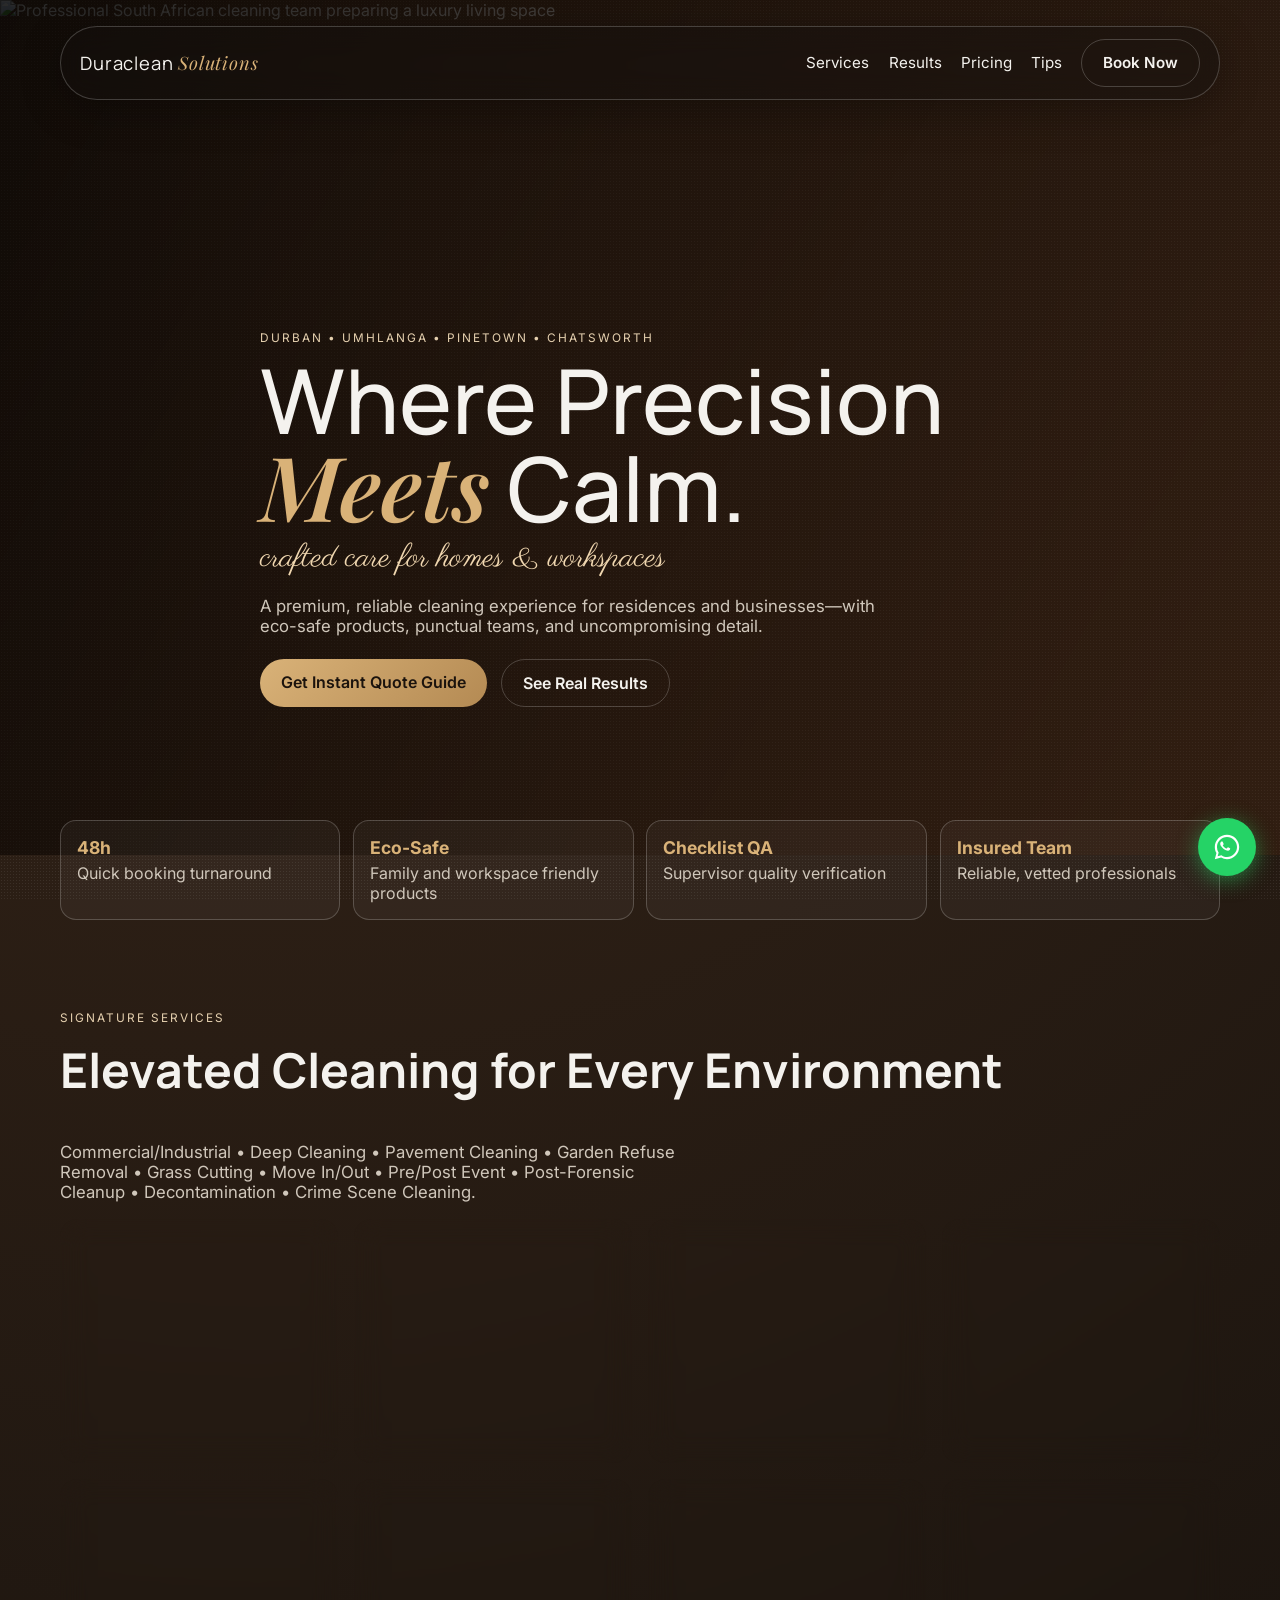
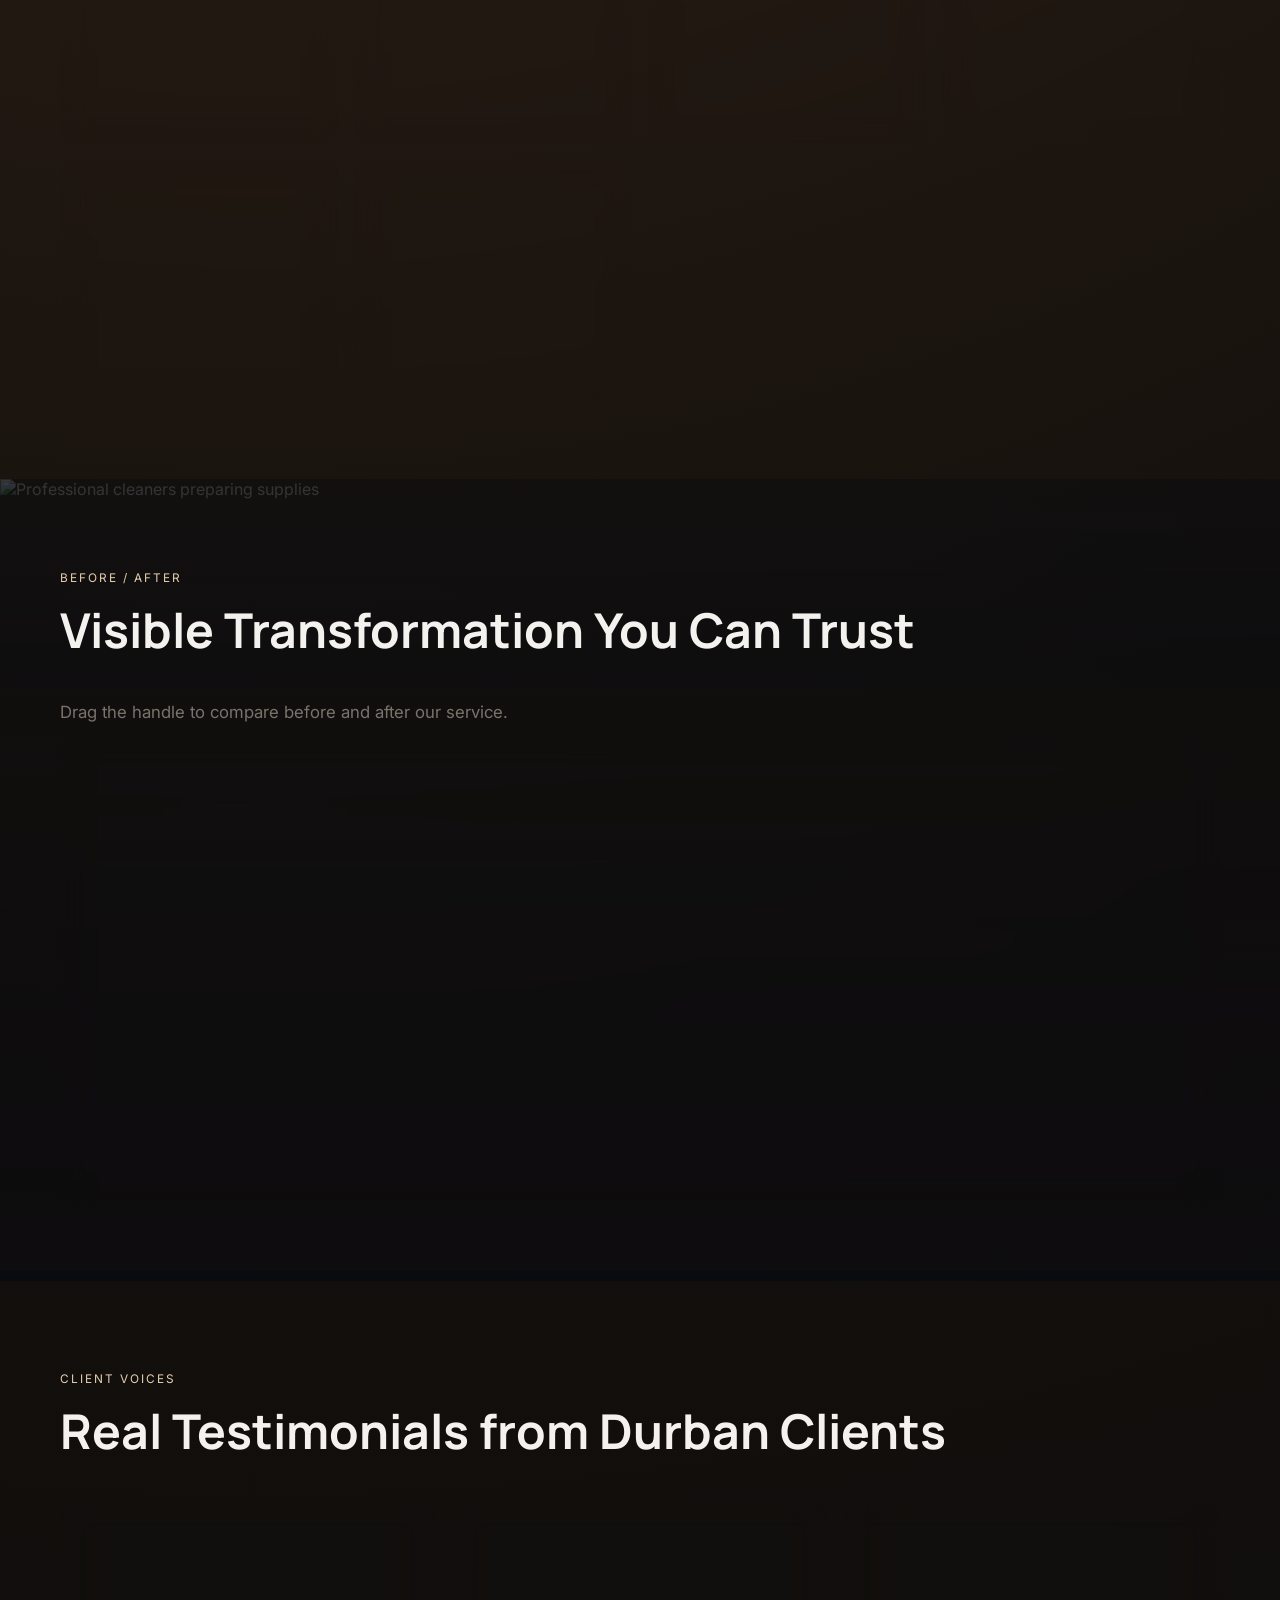
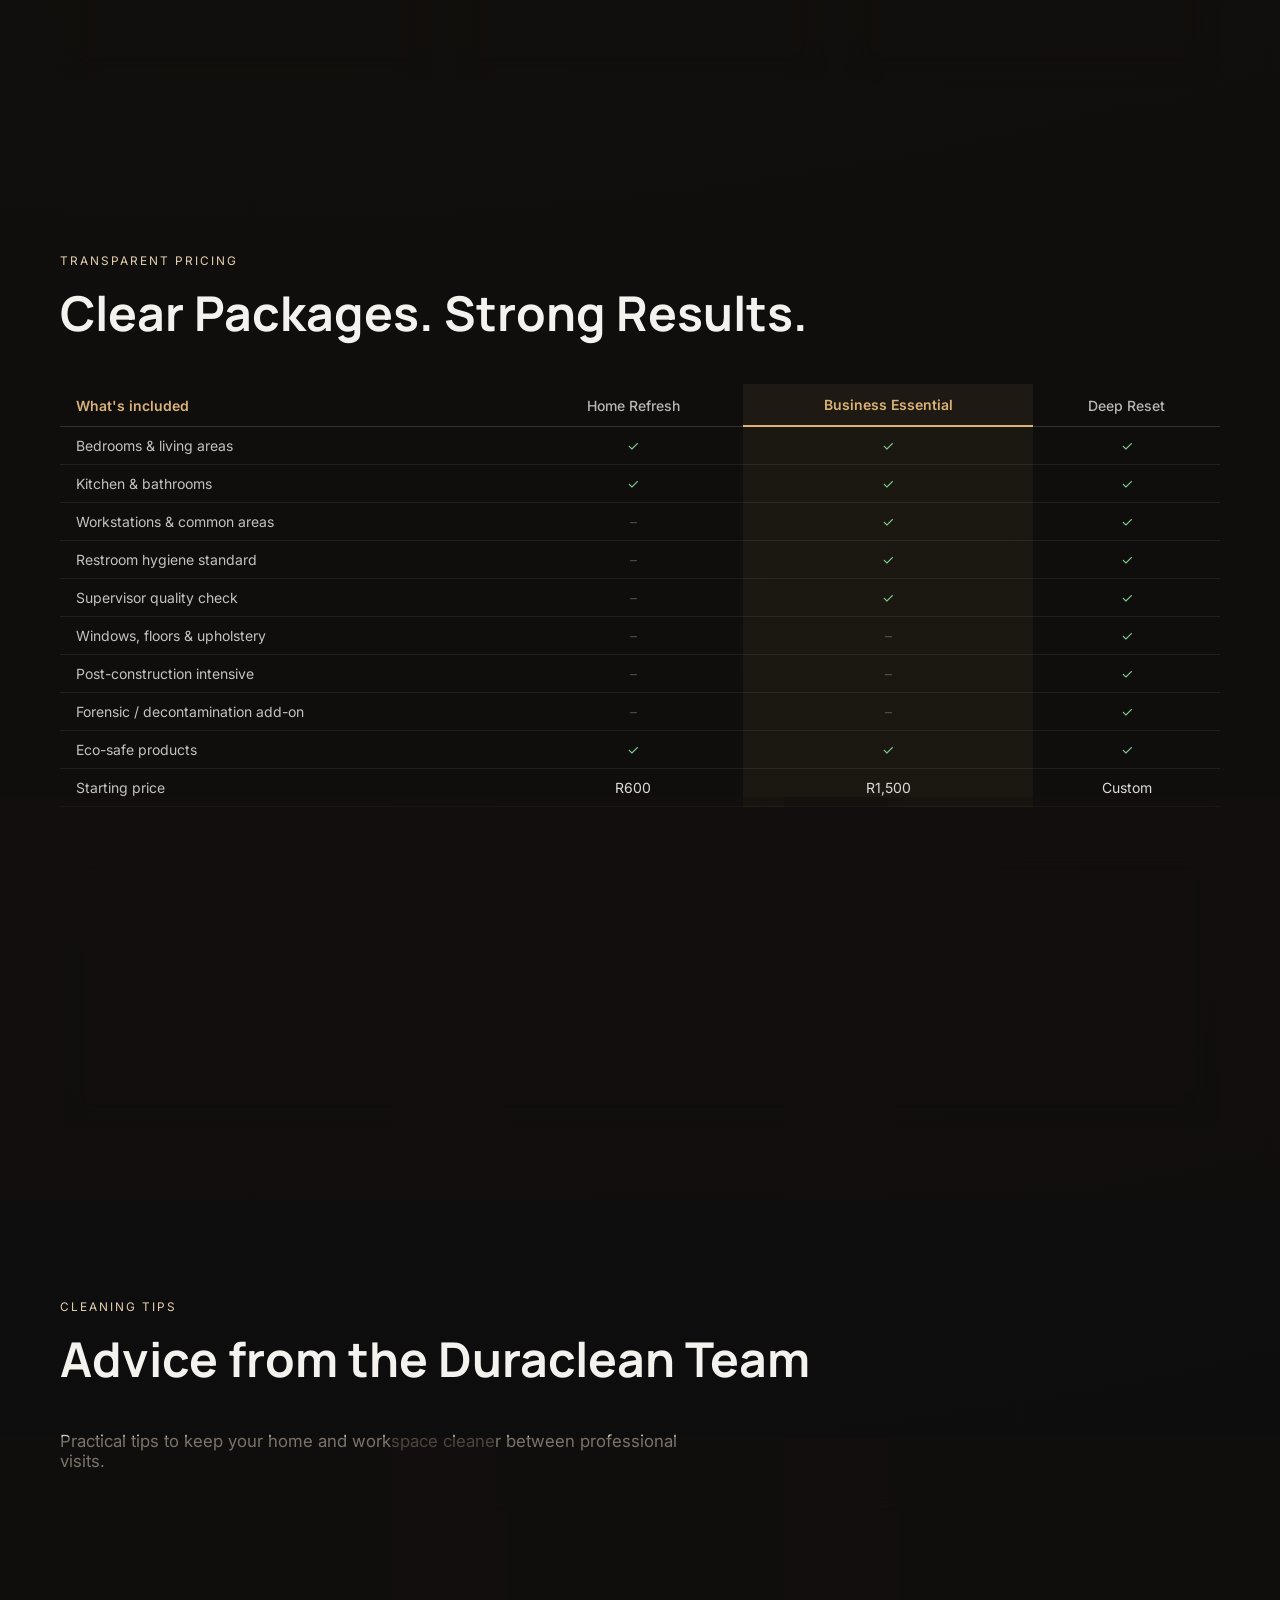
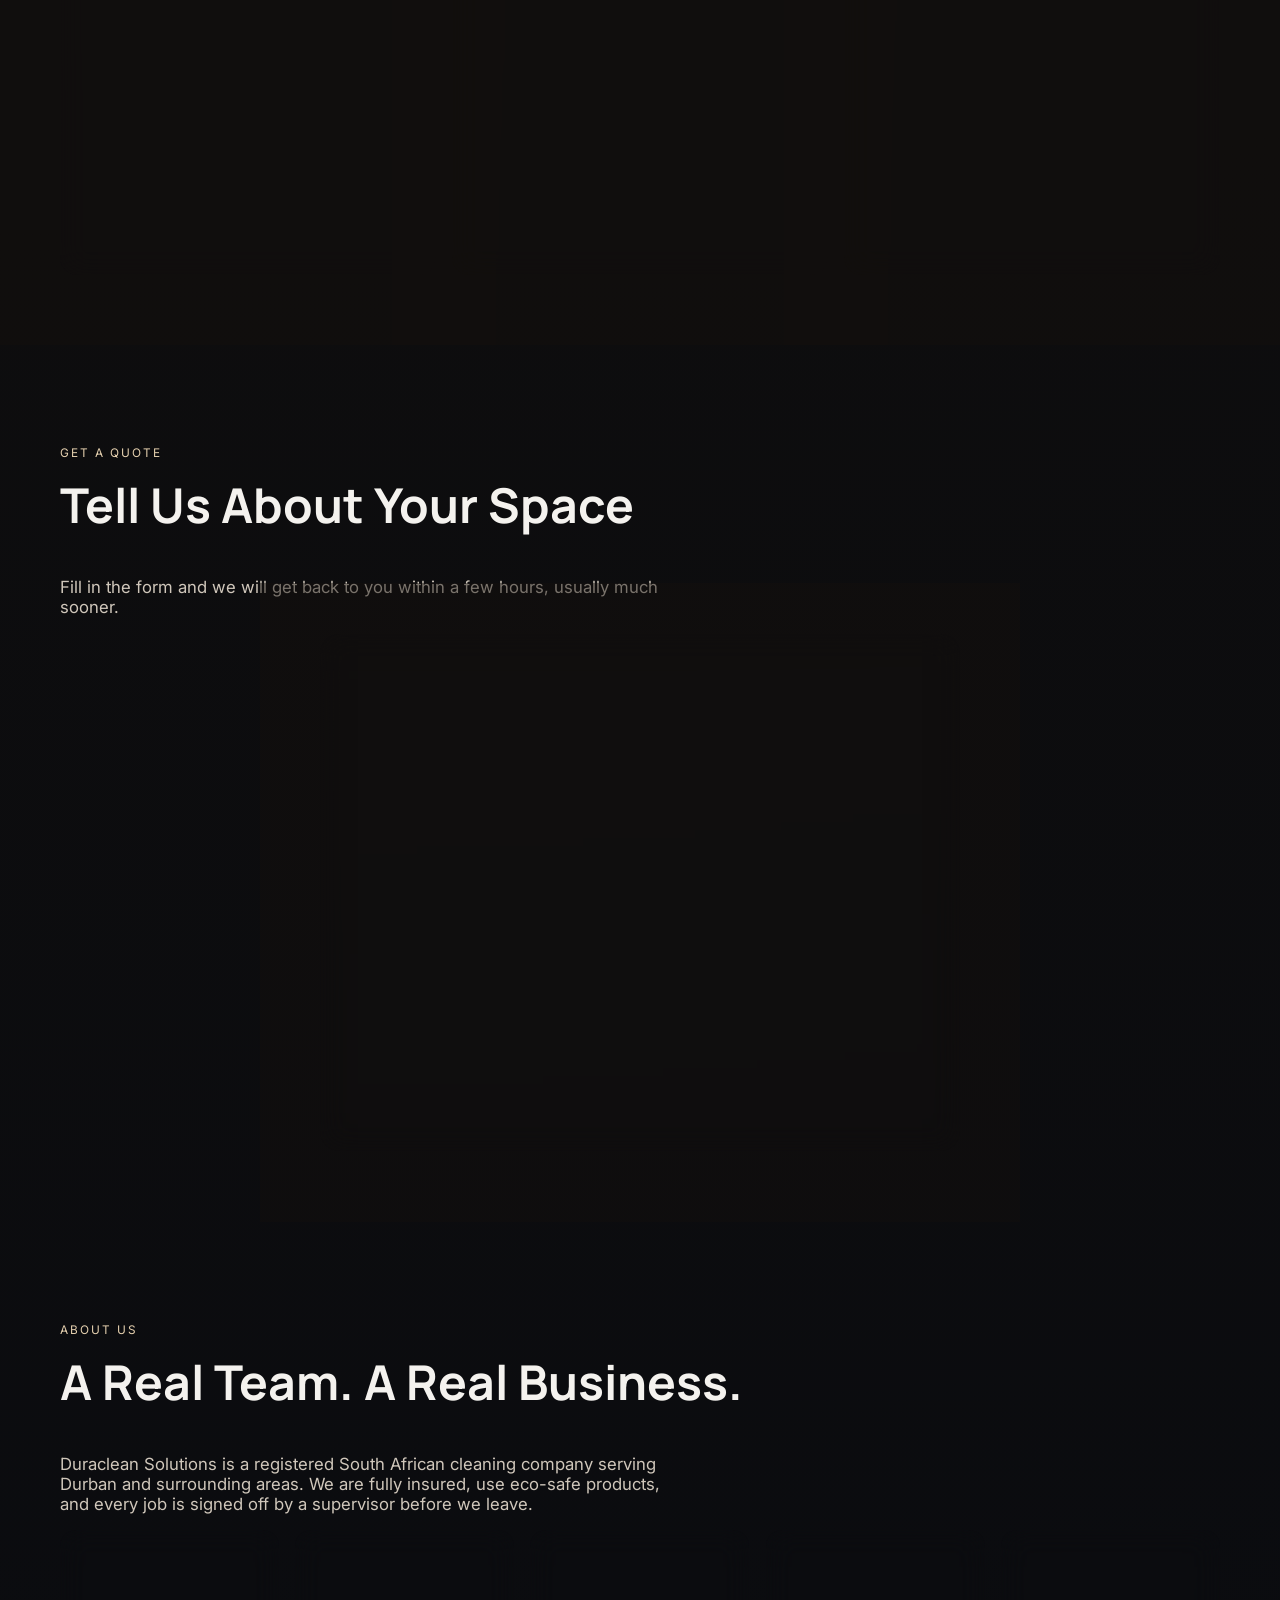
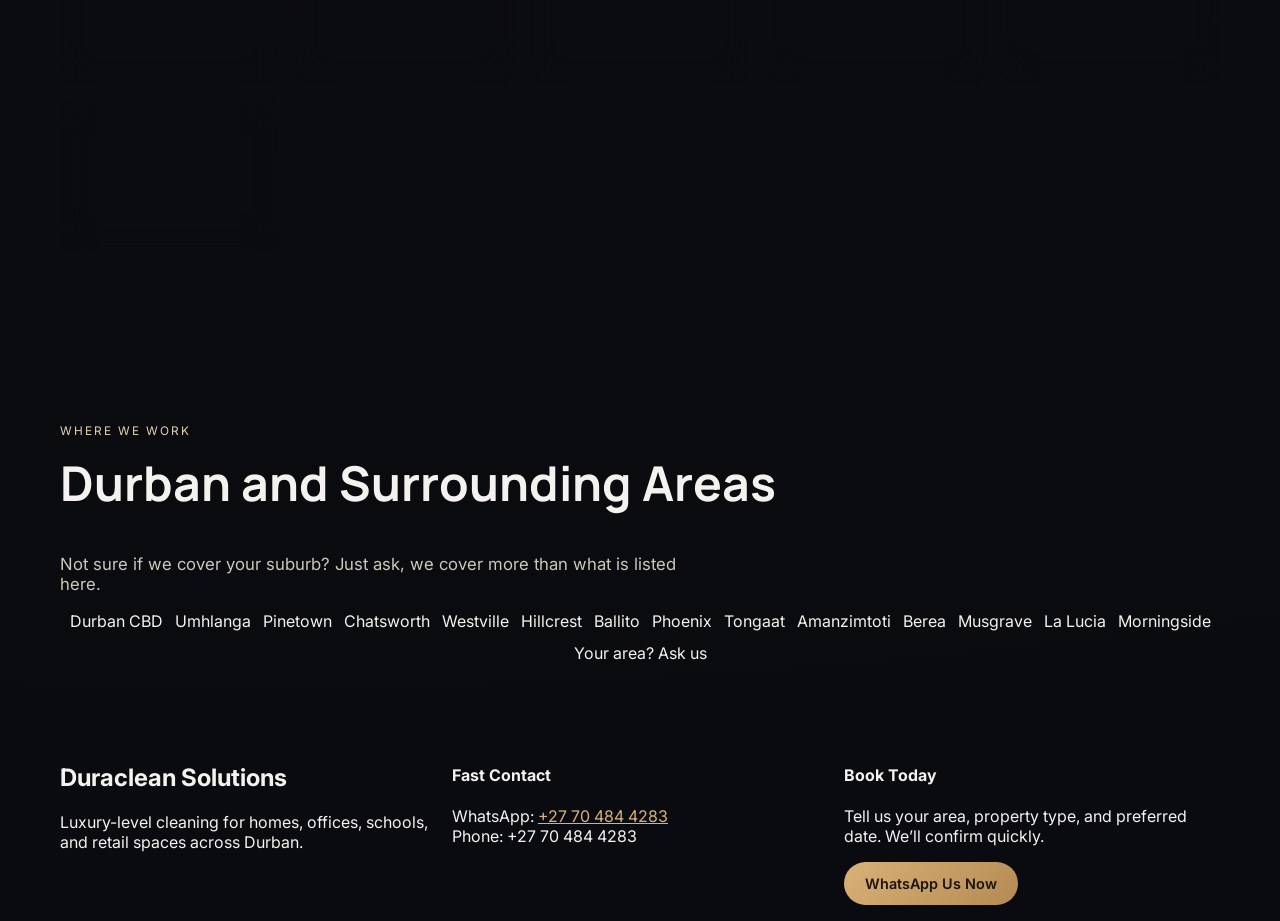
==== commit ab3723f2: "Update index.html" ====
--- a/index.html
+++ b/index.html
@@ -55,7 +55,7 @@
         <a href="#proof">Results</a>
         <a href="#pricing">Pricing</a>
         <a href="#blog">Tips</a>
-        <a href="#contact" class="btn btn-outline">Book Now</a>
+        <a href="#book" class="btn btn-outline">Book Now</a>
       </div>
     </nav>
 
@@ -178,18 +178,133 @@
           <div class="icon-wrap"><svg viewBox="0 0 24 24" aria-hidden="true"><path d="M12 3 5 6v6c0 4 3 7 7 9 4-2 7-5 7-9V6zM9 12h6M12 9v6"/></svg></div>
           <p class="eyebrow" style="margin-bottom:.4rem">Post-Construction</p>
           <h3>Your Post-Renovation Cleaning Checklist</h3>
-          <p>After any building work: (1) Seal vents before sweeping to stop dust resettling. (2) Vacuum all surfaces top-down &mdash; ceiling fans before floors. (3) Wipe walls with a damp microfibre before painting touch-ups. (4) Clean window tracks and frames last &mdash; they trap the most grit. For heavy jobs, call us.</p>
+          <p>After any building work: seal vents before sweeping to stop dust resettling. Vacuum all surfaces top-down, starting with ceiling fans before you touch the floors. Wipe walls with a damp microfibre before any painting touch-ups. Clean window tracks and frames last because they trap the most grit. For heavy jobs, give us a call.</p>
         </article>
         <article class="card glass reveal delay-3" style="cursor:default">
           <div class="icon-wrap"><svg viewBox="0 0 24 24" aria-hidden="true"><path d="M4 22h16M6 22V5a2 2 0 0 1 2-2h8a2 2 0 0 1 2 2v17M9 8h6M9 12h6M9 16h4"/></svg></div>
           <p class="eyebrow" style="margin-bottom:.4rem">Office Hygiene</p>
           <h3>5 Office Spots Most Cleaners Miss</h3>
-          <p>Keyboard trays, monitor backs, cable bundles, under-desk surfaces, and the bottom edge of office chairs harbour dust and bacteria that routine cleaning skips. Disinfect keyboards monthly, cable-wipe quarterly. A cleaner office reduces sick days &mdash; studies show workplaces with regular deep cleans see up to 30% fewer illness-related absences.</p>
+          <p>Keyboard trays, monitor backs, cable bundles, under-desk surfaces and the bottom edge of office chairs collect dust and bacteria that routine cleaning skips right past. Disinfect keyboards monthly and wipe down cables quarterly. A cleaner office genuinely reduces sick days. Workplaces with regular deep cleans see noticeably fewer illness-related absences, and your team feels the difference.</p>
         </article>
       </div>
     </section>
 
-  <footer id="contact" class="footer">
+    <!-- Booking Form -->
+    <section id="book" class="section container">
+      <div class="section-heading reveal">
+        <p class="eyebrow">Get a Quote</p>
+        <h2>Tell Us About Your Space</h2>
+        <p class="subtitle">Fill in the form and we will get back to you within a few hours, usually much sooner.</p>
+      </div>
+      <div class="glass reveal" style="max-width:640px;margin:0 auto;padding:2.5rem 2rem;border-radius:20px">
+        <div style="display:grid;grid-template-columns:1fr 1fr;gap:1rem">
+          <div style="display:flex;flex-direction:column;gap:.4rem">
+            <label style="font-size:13px;color:rgba(255,255,255,.6)">Your name</label>
+            <input id="bk-name" type="text" placeholder="e.g. Thandi Mokoena" style="background:rgba(255,255,255,.07);border:1px solid rgba(255,255,255,.15);border-radius:10px;padding:10px 14px;color:#fff;font-size:14px;outline:none" />
+          </div>
+          <div style="display:flex;flex-direction:column;gap:.4rem">
+            <label style="font-size:13px;color:rgba(255,255,255,.6)">WhatsApp number</label>
+            <input id="bk-phone" type="tel" placeholder="+27 ..." style="background:rgba(255,255,255,.07);border:1px solid rgba(255,255,255,.15);border-radius:10px;padding:10px 14px;color:#fff;font-size:14px;outline:none" />
+          </div>
+          <div style="display:flex;flex-direction:column;gap:.4rem">
+            <label style="font-size:13px;color:rgba(255,255,255,.6)">Suburb</label>
+            <input id="bk-area" type="text" placeholder="e.g. Umhlanga, Pinetown" style="background:rgba(255,255,255,.07);border:1px solid rgba(255,255,255,.15);border-radius:10px;padding:10px 14px;color:#fff;font-size:14px;outline:none" />
+          </div>
+          <div style="display:flex;flex-direction:column;gap:.4rem">
+            <label style="font-size:13px;color:rgba(255,255,255,.6)">Preferred date</label>
+            <input id="bk-date" type="date" style="background:rgba(255,255,255,.07);border:1px solid rgba(255,255,255,.15);border-radius:10px;padding:10px 14px;color:#fff;font-size:14px;outline:none;color-scheme:dark" />
+          </div>
+          <div style="display:flex;flex-direction:column;gap:.4rem;grid-column:1/-1">
+            <label style="font-size:13px;color:rgba(255,255,255,.6)">Service needed</label>
+            <select id="bk-service" style="background:rgba(255,255,255,.07);border:1px solid rgba(255,255,255,.15);border-radius:10px;padding:10px 14px;color:#fff;font-size:14px;outline:none;appearance:none;color-scheme:dark">
+              <option value="">Select a service...</option>
+              <option>Home Deep Clean</option>
+              <option>Commercial / Office Cleaning</option>
+              <option>Post-Construction Clean</option>
+              <option>Move In / Move Out</option>
+              <option>Garden Refuse Removal</option>
+              <option>Grass Cutting</option>
+              <option>Pre / Post Event Clean</option>
+              <option>Decontamination / Forensic</option>
+              <option>Not sure yet</option>
+            </select>
+          </div>
+          <div style="display:flex;flex-direction:column;gap:.4rem;grid-column:1/-1">
+            <label style="font-size:13px;color:rgba(255,255,255,.6)">Anything else we should know? <span style="opacity:.5">(optional)</span></label>
+            <textarea id="bk-notes" rows="3" placeholder="Size of the space, specific problem areas, access instructions..." style="background:rgba(255,255,255,.07);border:1px solid rgba(255,255,255,.15);border-radius:10px;padding:10px 14px;color:#fff;font-size:14px;outline:none;resize:vertical;font-family:inherit"></textarea>
+          </div>
+        </div>
+        <button onclick="submitBooking()" style="margin-top:1.5rem;width:100%;padding:14px;background:var(--gold);color:#1a1208;font-weight:700;font-size:15px;border:none;border-radius:10px;cursor:pointer;letter-spacing:.03em;transition:opacity .2s" onmouseover="this.style.opacity='.88'" onmouseout="this.style.opacity='1'">Send Booking Request via WhatsApp</button>
+        <p style="font-size:12px;color:rgba(255,255,255,.4);text-align:center;margin-top:.8rem">This opens WhatsApp with your details pre-filled. No app needed on desktop.</p>
+      </div>
+    </section>
+
+    <!-- Trust Signals -->
+    <section class="section container">
+      <div class="section-heading reveal">
+        <p class="eyebrow">About Us</p>
+        <h2>A Real Team. A Real Business.</h2>
+        <p class="subtitle">Duraclean Solutions is a registered South African cleaning company serving Durban and surrounding areas. We are fully insured, use eco-safe products, and every job is signed off by a supervisor before we leave.</p>
+      </div>
+      <div style="display:grid;grid-template-columns:repeat(auto-fit,minmax(200px,1fr));gap:1rem;margin-top:1rem">
+        <div class="glass reveal delay-1" style="padding:1.5rem;border-radius:16px;text-align:center">
+          <div style="font-size:2rem;margin-bottom:.5rem">&#127973;</div>
+          <h4 style="margin:0 0 .3rem;font-size:15px">Registered Business</h4>
+          <p style="font-size:13px;color:rgba(255,255,255,.55);margin:0">CIPC registered South African company</p>
+        </div>
+        <div class="glass reveal delay-2" style="padding:1.5rem;border-radius:16px;text-align:center">
+          <div style="font-size:2rem;margin-bottom:.5rem">&#128737;</div>
+          <h4 style="margin:0 0 .3rem;font-size:15px">Fully Insured</h4>
+          <p style="font-size:13px;color:rgba(255,255,255,.55);margin:0">Public liability cover on every job</p>
+        </div>
+        <div class="glass reveal delay-3" style="padding:1.5rem;border-radius:16px;text-align:center">
+          <div style="font-size:2rem;margin-bottom:.5rem">&#127807;</div>
+          <h4 style="margin:0 0 .3rem;font-size:15px">Eco-Safe Products</h4>
+          <p style="font-size:13px;color:rgba(255,255,255,.55);margin:0">Safe for kids, pets and the environment</p>
+        </div>
+        <div class="glass reveal delay-1" style="padding:1.5rem;border-radius:16px;text-align:center">
+          <div style="font-size:2rem;margin-bottom:.5rem">&#9989;</div>
+          <h4 style="margin:0 0 .3rem;font-size:15px">Supervisor Sign-Off</h4>
+          <p style="font-size:13px;color:rgba(255,255,255,.55);margin:0">Every job checked before we leave</p>
+        </div>
+        <div class="glass reveal delay-2" style="padding:1.5rem;border-radius:16px;text-align:center">
+          <div style="font-size:2rem;margin-bottom:.5rem">&#128205;</div>
+          <h4 style="margin:0 0 .3rem;font-size:15px">Based in Durban</h4>
+          <p style="font-size:13px;color:rgba(255,255,255,.55);margin:0">Local team, fast response times</p>
+        </div>
+        <div class="glass reveal delay-3" style="padding:1.5rem;border-radius:16px;text-align:center">
+          <div style="font-size:2rem;margin-bottom:.5rem">&#128222;</div>
+          <h4 style="margin:0 0 .3rem;font-size:15px">Always Reachable</h4>
+          <p style="font-size:13px;color:rgba(255,255,255,.55);margin:0">WhatsApp us any time, 7 days a week</p>
+        </div>
+      </div>
+    </section>
+
+    <!-- Service Area -->
+    <section class="section container">
+      <div class="section-heading reveal">
+        <p class="eyebrow">Where We Work</p>
+        <h2>Durban and Surrounding Areas</h2>
+        <p class="subtitle">Not sure if we cover your suburb? Just ask, we cover more than what is listed here.</p>
+      </div>
+      <div style="display:flex;flex-wrap:wrap;gap:.75rem;justify-content:center" class="reveal">
+        <span class="area-pill">Durban CBD</span>
+        <span class="area-pill">Umhlanga</span>
+        <span class="area-pill">Pinetown</span>
+        <span class="area-pill">Chatsworth</span>
+        <span class="area-pill">Westville</span>
+        <span class="area-pill">Hillcrest</span>
+        <span class="area-pill">Ballito</span>
+        <span class="area-pill">Phoenix</span>
+        <span class="area-pill">Tongaat</span>
+        <span class="area-pill">Amanzimtoti</span>
+        <span class="area-pill">Berea</span>
+        <span class="area-pill">Musgrave</span>
+        <span class="area-pill">La Lucia</span>
+        <span class="area-pill">Morningside</span>
+        <span class="area-pill gold-pill">Your area? Ask us</span>
+      </div>
+    </section>
     <div class="container footer-grid">
       <div><h2>Duraclean Solutions</h2><p>Luxury-level cleaning for homes, offices, schools, and retail spaces across Durban.</p></div>
       <div><h4>Fast Contact</h4><p>WhatsApp: <a href="https://wa.me/27704844283" style="color:var(--gold)">+27 70 484 4283</a><br/>Phone: +27 70 484 4283</p></div>
@@ -198,7 +313,27 @@
   </footer>
 
   <script>
-    // WhatsApp chat bubble toggle
+    // Booking form -> WhatsApp
+    function submitBooking() {
+      var name    = document.getElementById('bk-name').value.trim();
+      var phone   = document.getElementById('bk-phone').value.trim();
+      var area    = document.getElementById('bk-area').value.trim();
+      var date    = document.getElementById('bk-date').value;
+      var service = document.getElementById('bk-service').value;
+      var notes   = document.getElementById('bk-notes').value.trim();
+      if (!name || !service) {
+        alert('Please fill in at least your name and the service you need.');
+        return;
+      }
+      var msg = 'Hi Duraclean! I would like to book a clean.\n\n'
+        + 'Name: ' + name + '\n'
+        + (phone   ? 'Phone: ' + phone + '\n' : '')
+        + (area    ? 'Area: ' + area + '\n' : '')
+        + (service ? 'Service: ' + service + '\n' : '')
+        + (date    ? 'Preferred date: ' + date + '\n' : '')
+        + (notes   ? 'Notes: ' + notes : '');
+      window.open('https://wa.me/27704844283?text=' + encodeURIComponent(msg), '_blank');
+    }
     function toggleWA() {
       var popup = document.getElementById('wa-popup');
       popup.style.display = popup.style.display === 'none' ? 'block' : 'none';
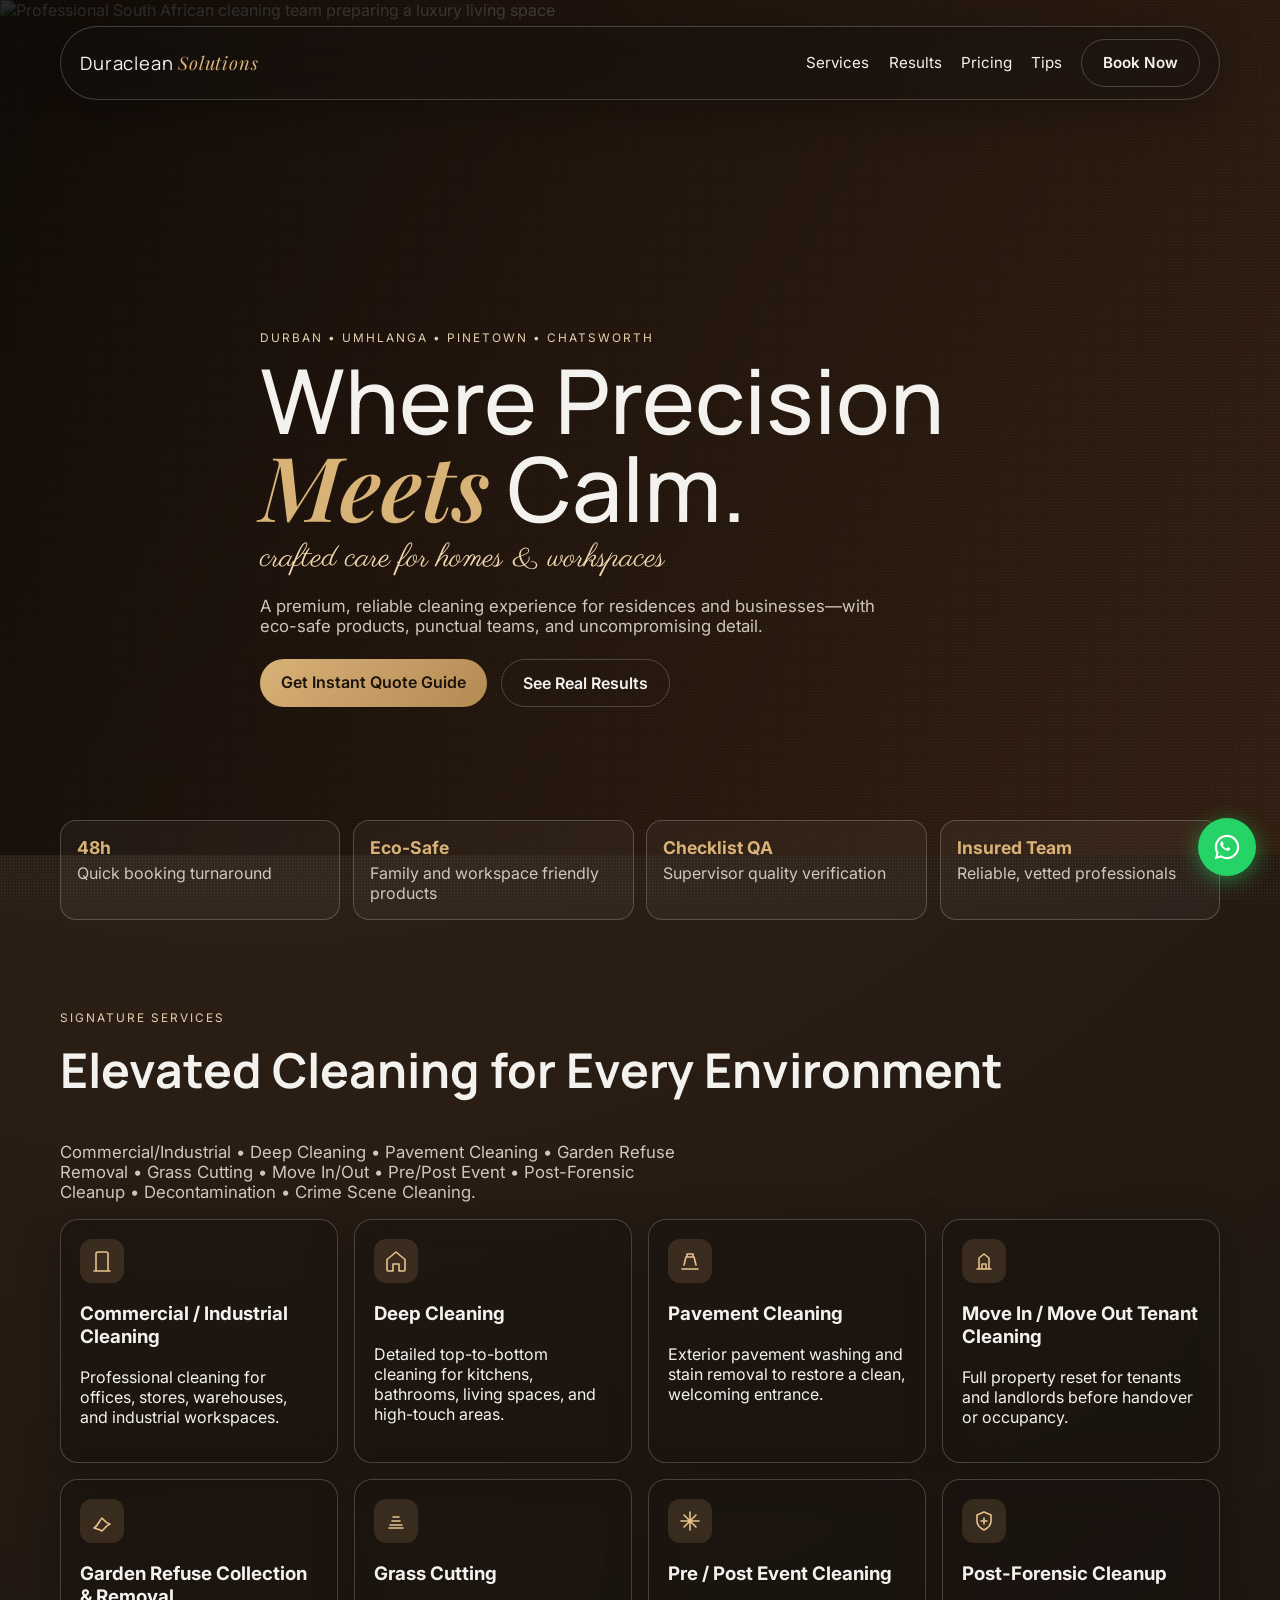
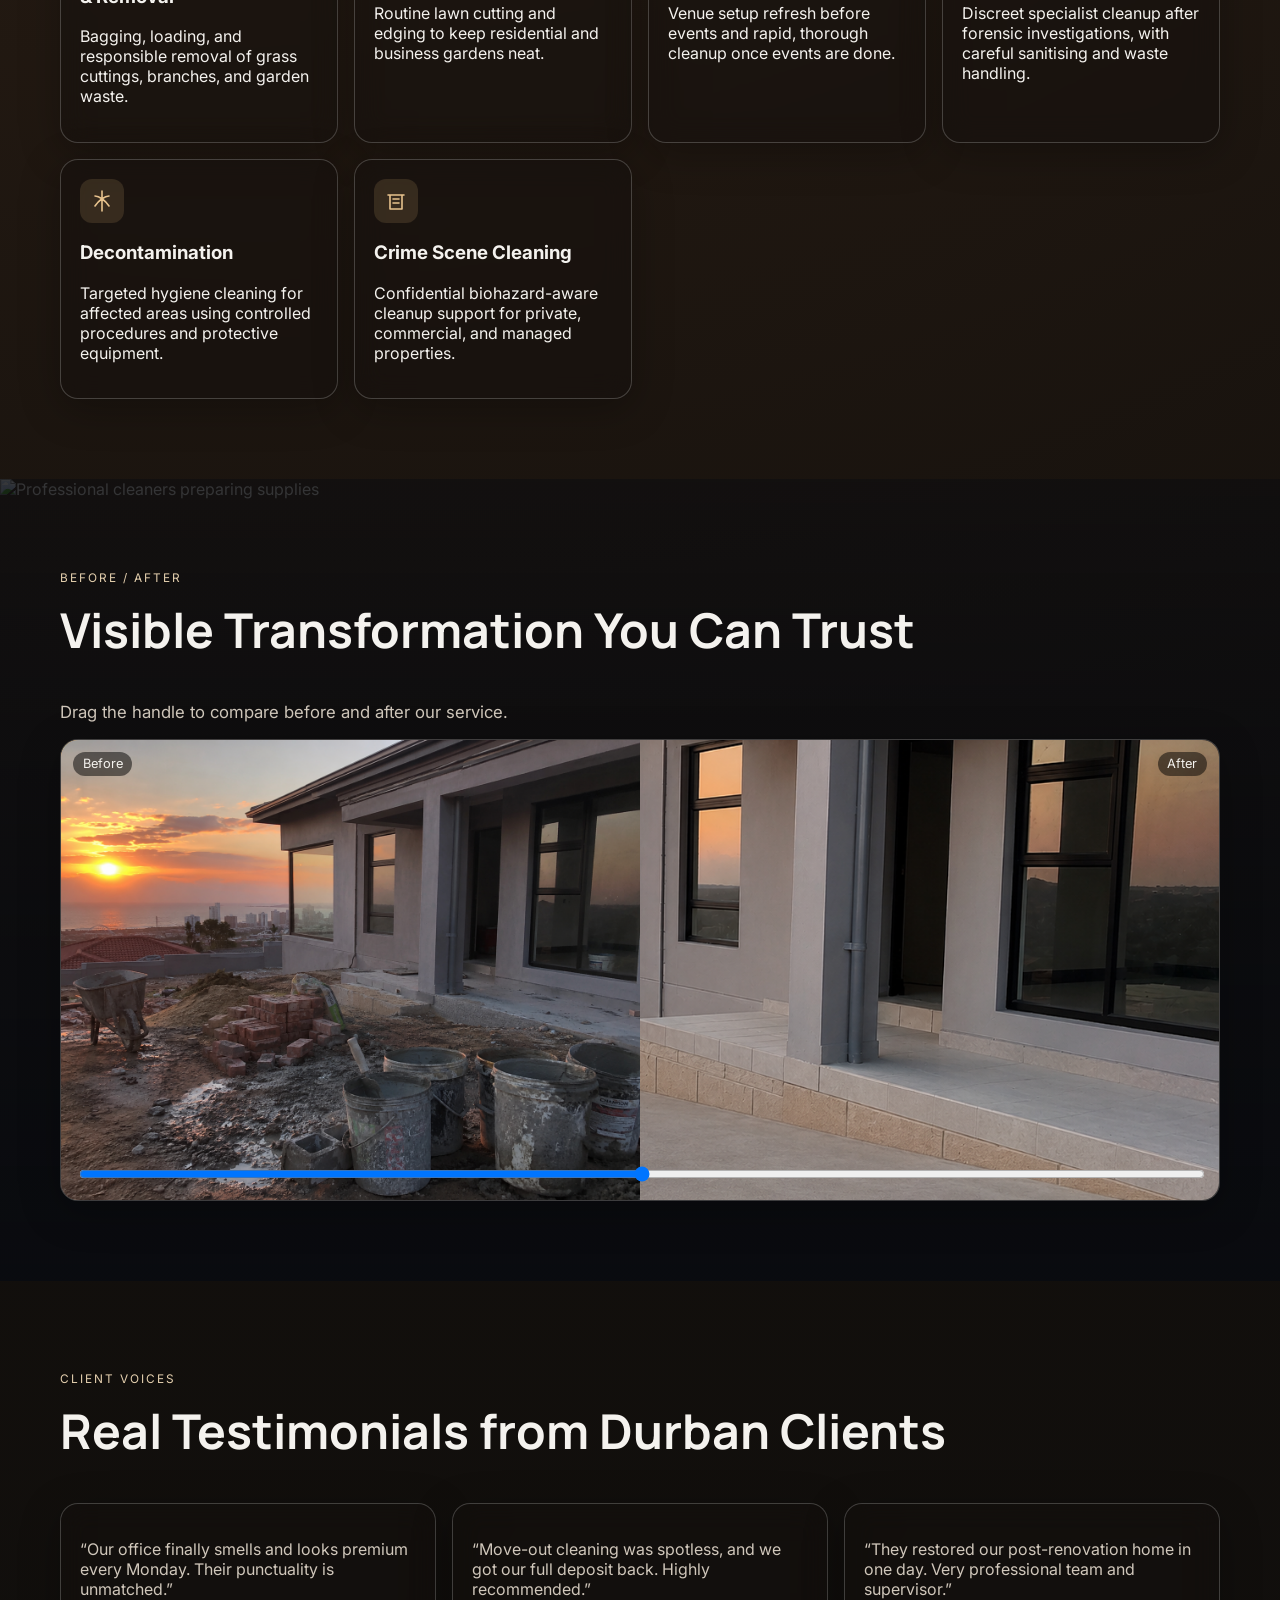
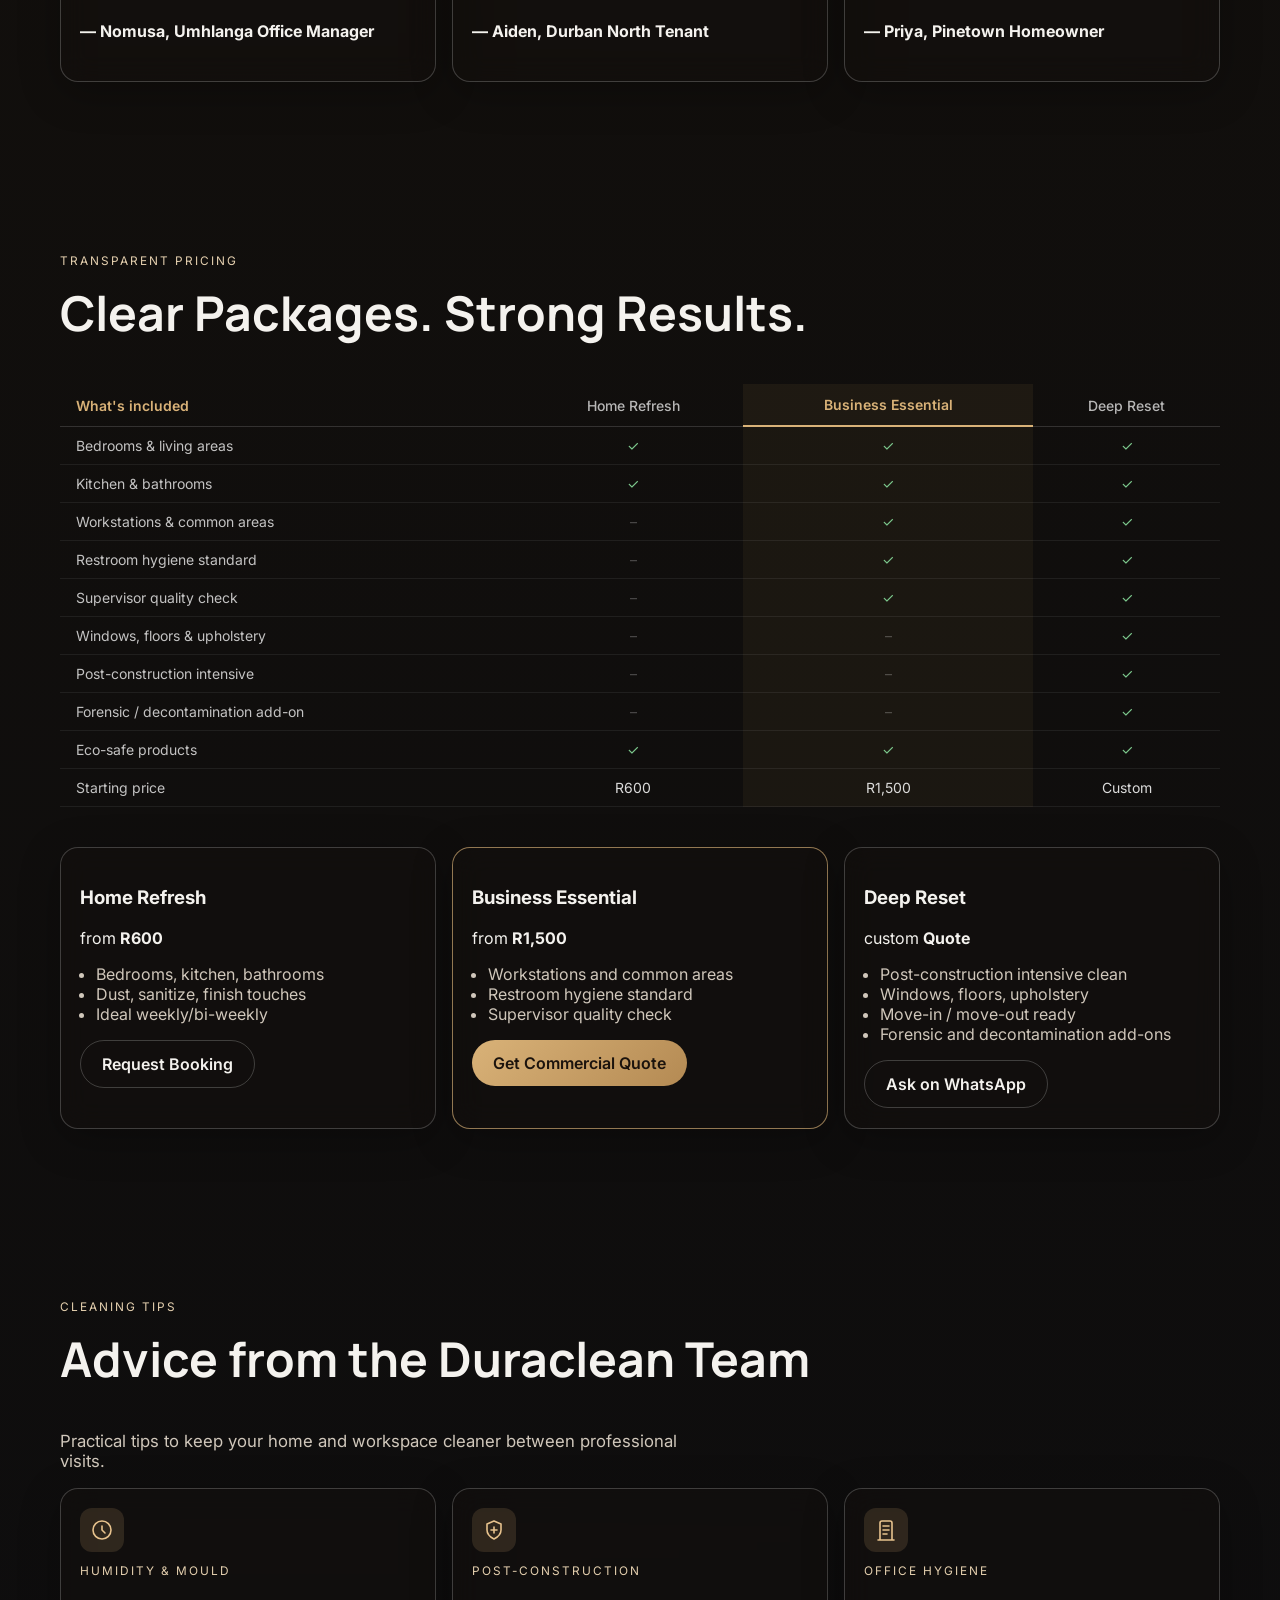
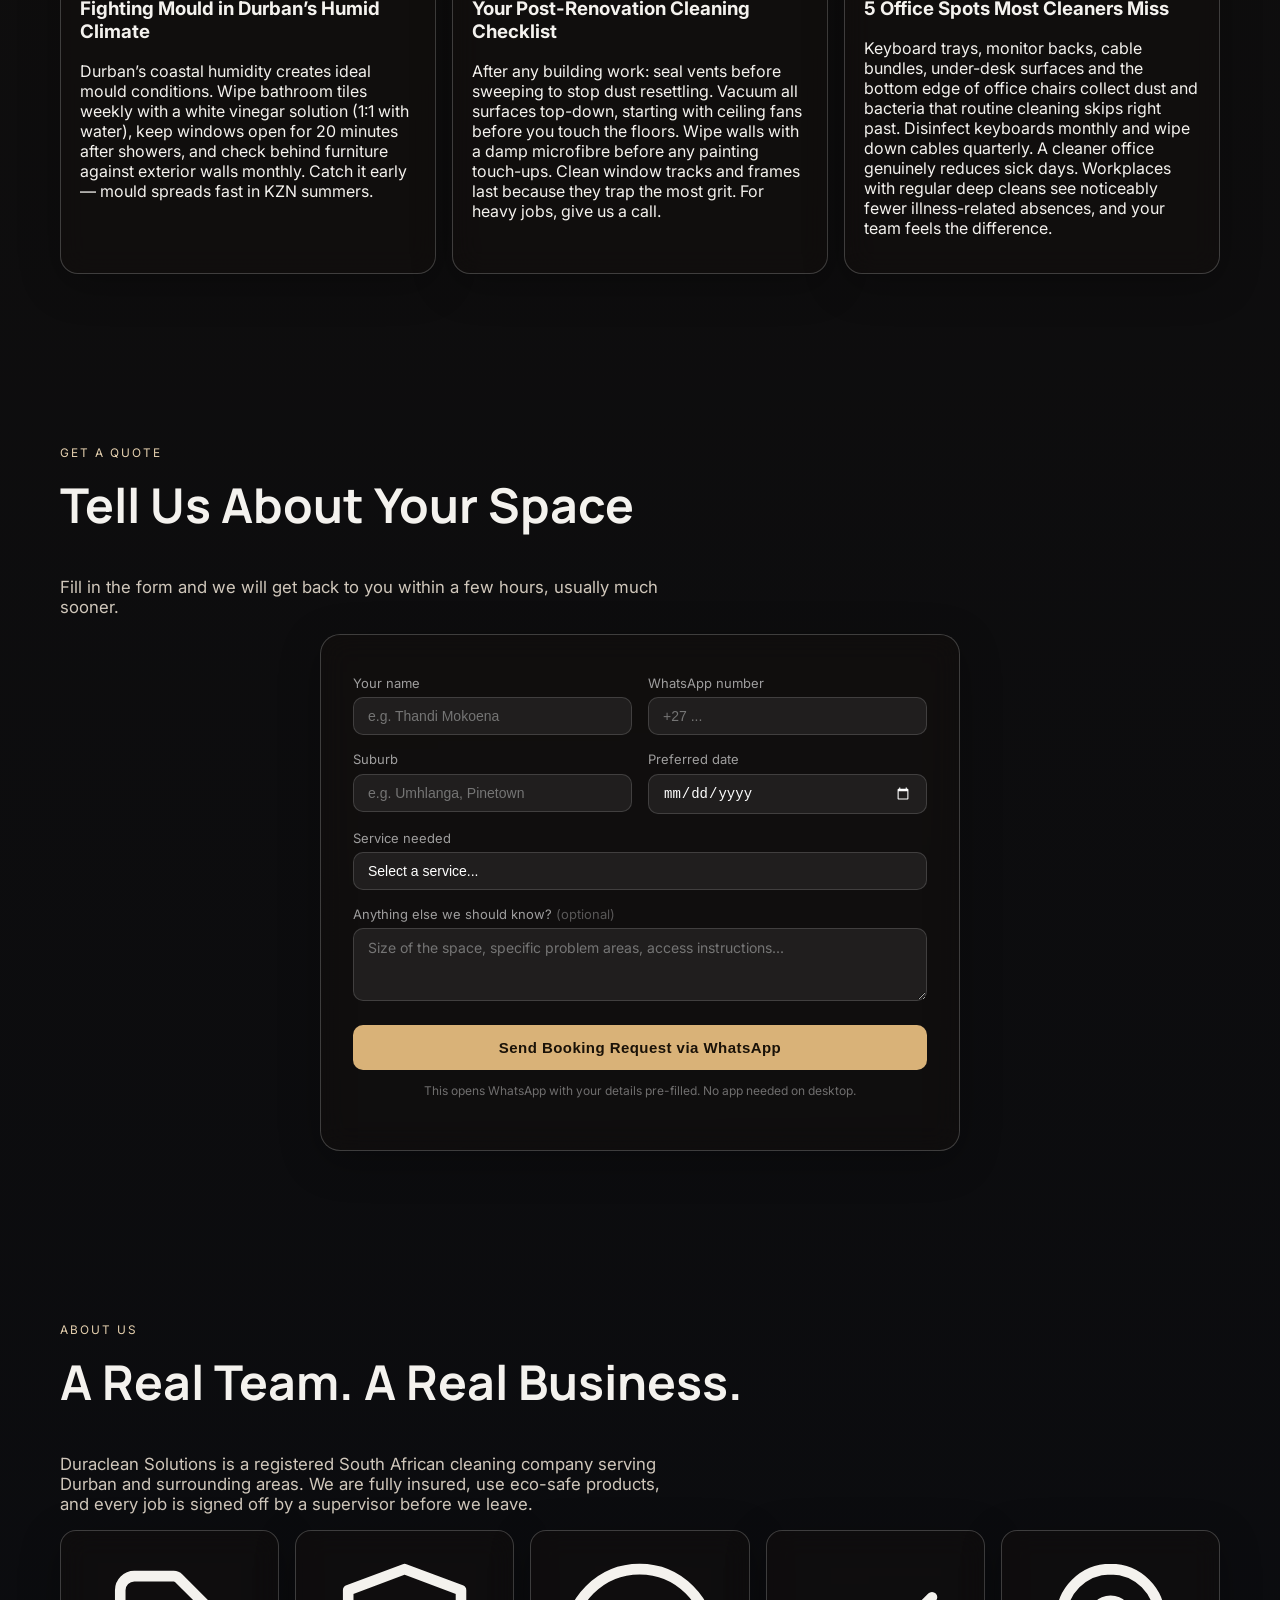
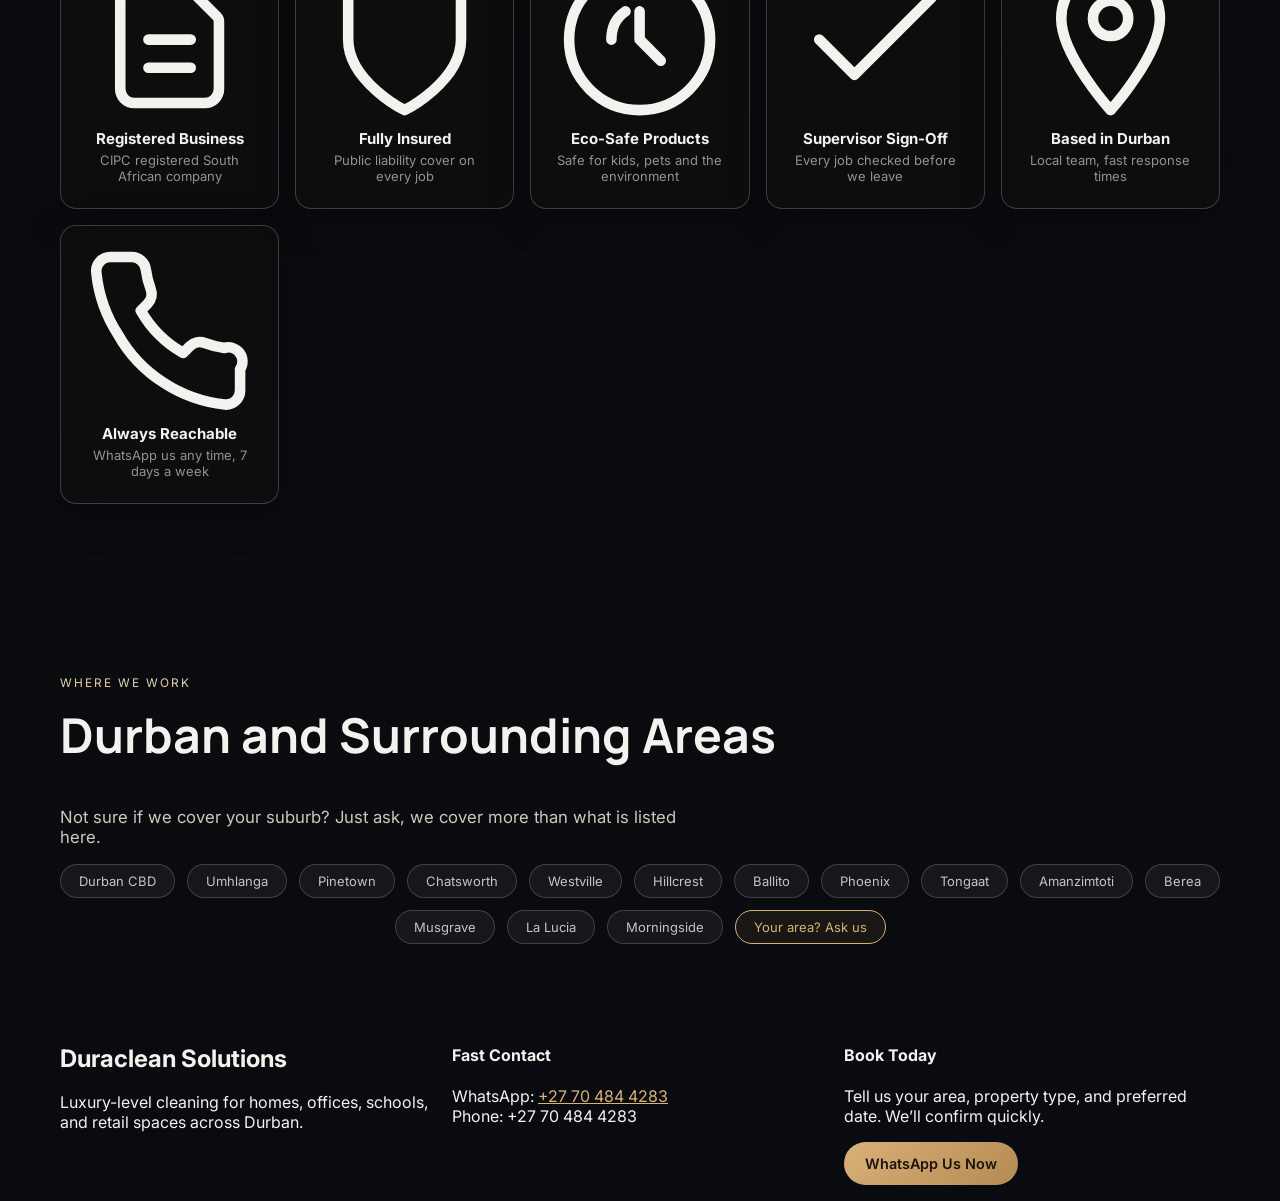
==== commit 3136aed1: "Update index.html" ====
--- a/index.html
+++ b/index.html
@@ -248,32 +248,32 @@
       </div>
       <div style="display:grid;grid-template-columns:repeat(auto-fit,minmax(200px,1fr));gap:1rem;margin-top:1rem">
         <div class="glass reveal delay-1" style="padding:1.5rem;border-radius:16px;text-align:center">
-          <div style="font-size:2rem;margin-bottom:.5rem">&#127973;</div>
+          <div class="trust-icon"><svg viewBox="0 0 24 24" fill="none" stroke="currentColor" stroke-width="1.5" stroke-linecap="round" stroke-linejoin="round"><path d="M9 12h6m-6 4h6m2 5H7a2 2 0 0 1-2-2V5a2 2 0 0 1 2-2h5.586a1 1 0 0 1 .707.293l5.414 5.414A1 1 0 0 1 19 9.414V19a2 2 0 0 1-2 2z"/></svg></div>
           <h4 style="margin:0 0 .3rem;font-size:15px">Registered Business</h4>
           <p style="font-size:13px;color:rgba(255,255,255,.55);margin:0">CIPC registered South African company</p>
         </div>
         <div class="glass reveal delay-2" style="padding:1.5rem;border-radius:16px;text-align:center">
-          <div style="font-size:2rem;margin-bottom:.5rem">&#128737;</div>
+          <div class="trust-icon"><svg viewBox="0 0 24 24" fill="none" stroke="currentColor" stroke-width="1.5" stroke-linecap="round" stroke-linejoin="round"><path d="M12 22s8-4 8-10V5l-8-3-8 3v7c0 6 8 10 8 10z"/></svg></div>
           <h4 style="margin:0 0 .3rem;font-size:15px">Fully Insured</h4>
           <p style="font-size:13px;color:rgba(255,255,255,.55);margin:0">Public liability cover on every job</p>
         </div>
         <div class="glass reveal delay-3" style="padding:1.5rem;border-radius:16px;text-align:center">
-          <div style="font-size:2rem;margin-bottom:.5rem">&#127807;</div>
+          <div class="trust-icon"><svg viewBox="0 0 24 24" fill="none" stroke="currentColor" stroke-width="1.5" stroke-linecap="round" stroke-linejoin="round"><path d="M12 2a10 10 0 1 0 0 20A10 10 0 0 0 12 2z"/><path d="M12 8v4l3 3"/><path d="M8 12c0-1.5.5-3 2-4"/></svg></div>
           <h4 style="margin:0 0 .3rem;font-size:15px">Eco-Safe Products</h4>
           <p style="font-size:13px;color:rgba(255,255,255,.55);margin:0">Safe for kids, pets and the environment</p>
         </div>
         <div class="glass reveal delay-1" style="padding:1.5rem;border-radius:16px;text-align:center">
-          <div style="font-size:2rem;margin-bottom:.5rem">&#9989;</div>
+          <div class="trust-icon"><svg viewBox="0 0 24 24" fill="none" stroke="currentColor" stroke-width="1.5" stroke-linecap="round" stroke-linejoin="round"><path d="M20 6 9 17l-5-5"/></svg></div>
           <h4 style="margin:0 0 .3rem;font-size:15px">Supervisor Sign-Off</h4>
           <p style="font-size:13px;color:rgba(255,255,255,.55);margin:0">Every job checked before we leave</p>
         </div>
         <div class="glass reveal delay-2" style="padding:1.5rem;border-radius:16px;text-align:center">
-          <div style="font-size:2rem;margin-bottom:.5rem">&#128205;</div>
+          <div class="trust-icon"><svg viewBox="0 0 24 24" fill="none" stroke="currentColor" stroke-width="1.5" stroke-linecap="round" stroke-linejoin="round"><path d="M12 2C8.13 2 5 5.13 5 9c0 5.25 7 13 7 13s7-7.75 7-13c0-3.87-3.13-7-7-7z"/><circle cx="12" cy="9" r="2.5"/></svg></div>
           <h4 style="margin:0 0 .3rem;font-size:15px">Based in Durban</h4>
           <p style="font-size:13px;color:rgba(255,255,255,.55);margin:0">Local team, fast response times</p>
         </div>
         <div class="glass reveal delay-3" style="padding:1.5rem;border-radius:16px;text-align:center">
-          <div style="font-size:2rem;margin-bottom:.5rem">&#128222;</div>
+          <div class="trust-icon"><svg viewBox="0 0 24 24" fill="none" stroke="currentColor" stroke-width="1.5" stroke-linecap="round" stroke-linejoin="round"><path d="M22 16.92v3a2 2 0 0 1-2.18 2 19.79 19.79 0 0 1-8.63-3.07A19.5 19.5 0 0 1 4.69 12a19.79 19.79 0 0 1-3.07-8.67A2 2 0 0 1 3.62 1h3a2 2 0 0 1 2 1.72 12.84 12.84 0 0 0 .7 2.81 2 2 0 0 1-.45 2.11L7.91 8.6a16 16 0 0 0 6 6l.96-.96a2 2 0 0 1 2.11-.45 12.84 12.84 0 0 0 2.81.7A2 2 0 0 1 22 16.92z"/></svg></div>
           <h4 style="margin:0 0 .3rem;font-size:15px">Always Reachable</h4>
           <p style="font-size:13px;color:rgba(255,255,255,.55);margin:0">WhatsApp us any time, 7 days a week</p>
         </div>
--- a/styles.css
+++ b/styles.css
@@ -60,9 +60,11 @@
 .footer p { color: var(--muted); }
 .whatsapp-float { position: fixed; right: 18px; bottom: 18px; z-index: 99; background: #25d366; color:#042b12; border-radius:999px; padding:.6rem .9rem; display:flex; gap:.45rem; align-items:center; text-decoration:none; font-weight:700; box-shadow: 0 12px 25px rgba(0,0,0,.35); }
 .whatsapp-float svg { width:20px; height:20px; fill: currentColor; }
-.reveal { opacity: 0; transform: translateY(20px); animation: fadeUp .9s ease forwards; }
-.delay-1 { animation-delay: .15s; } .delay-2 { animation-delay: .3s; } .delay-3 { animation-delay: .45s; }
-@keyframes fadeUp { to { opacity: 1; transform: translateY(0);} }
+.reveal { opacity: 0; transform: translateY(24px); transition: opacity .7s ease, transform .7s ease; }
+.reveal.visible { opacity: 1; transform: translateY(0); }
+.delay-1.visible { transition-delay: .15s; }
+.delay-2.visible { transition-delay: .3s; }
+.delay-3.visible { transition-delay: .45s; }
 @media (max-width: 860px) {
   .menu-toggle { display: block; }
   .nav { border-radius: 18px; position: relative; }
@@ -82,6 +84,10 @@
 .feed-empty { color: var(--muted); margin-bottom: 0; }
 @media (prefers-reduced-motion: reduce) {
   html { scroll-behavior: auto; }
-  .reveal { opacity: 1; transform: none; animation: none; }
+  .reveal { opacity: 1; transform: none; transition: none; }
   .card:hover, .pricing-grid .featured { transform: none; }
 }
+
+.area-pill { display:inline-block;padding:8px 18px;border-radius:100px;border:1px solid rgba(255,255,255,.18);font-size:13px;color:rgba(255,255,255,.75);background:rgba(255,255,255,.05);transition:all .2s; }
+.area-pill:hover { background:rgba(255,255,255,.12);color:#fff; }
+.gold-pill { border-color:var(--gold);color:var(--gold);background:rgba(196,161,90,.08); }
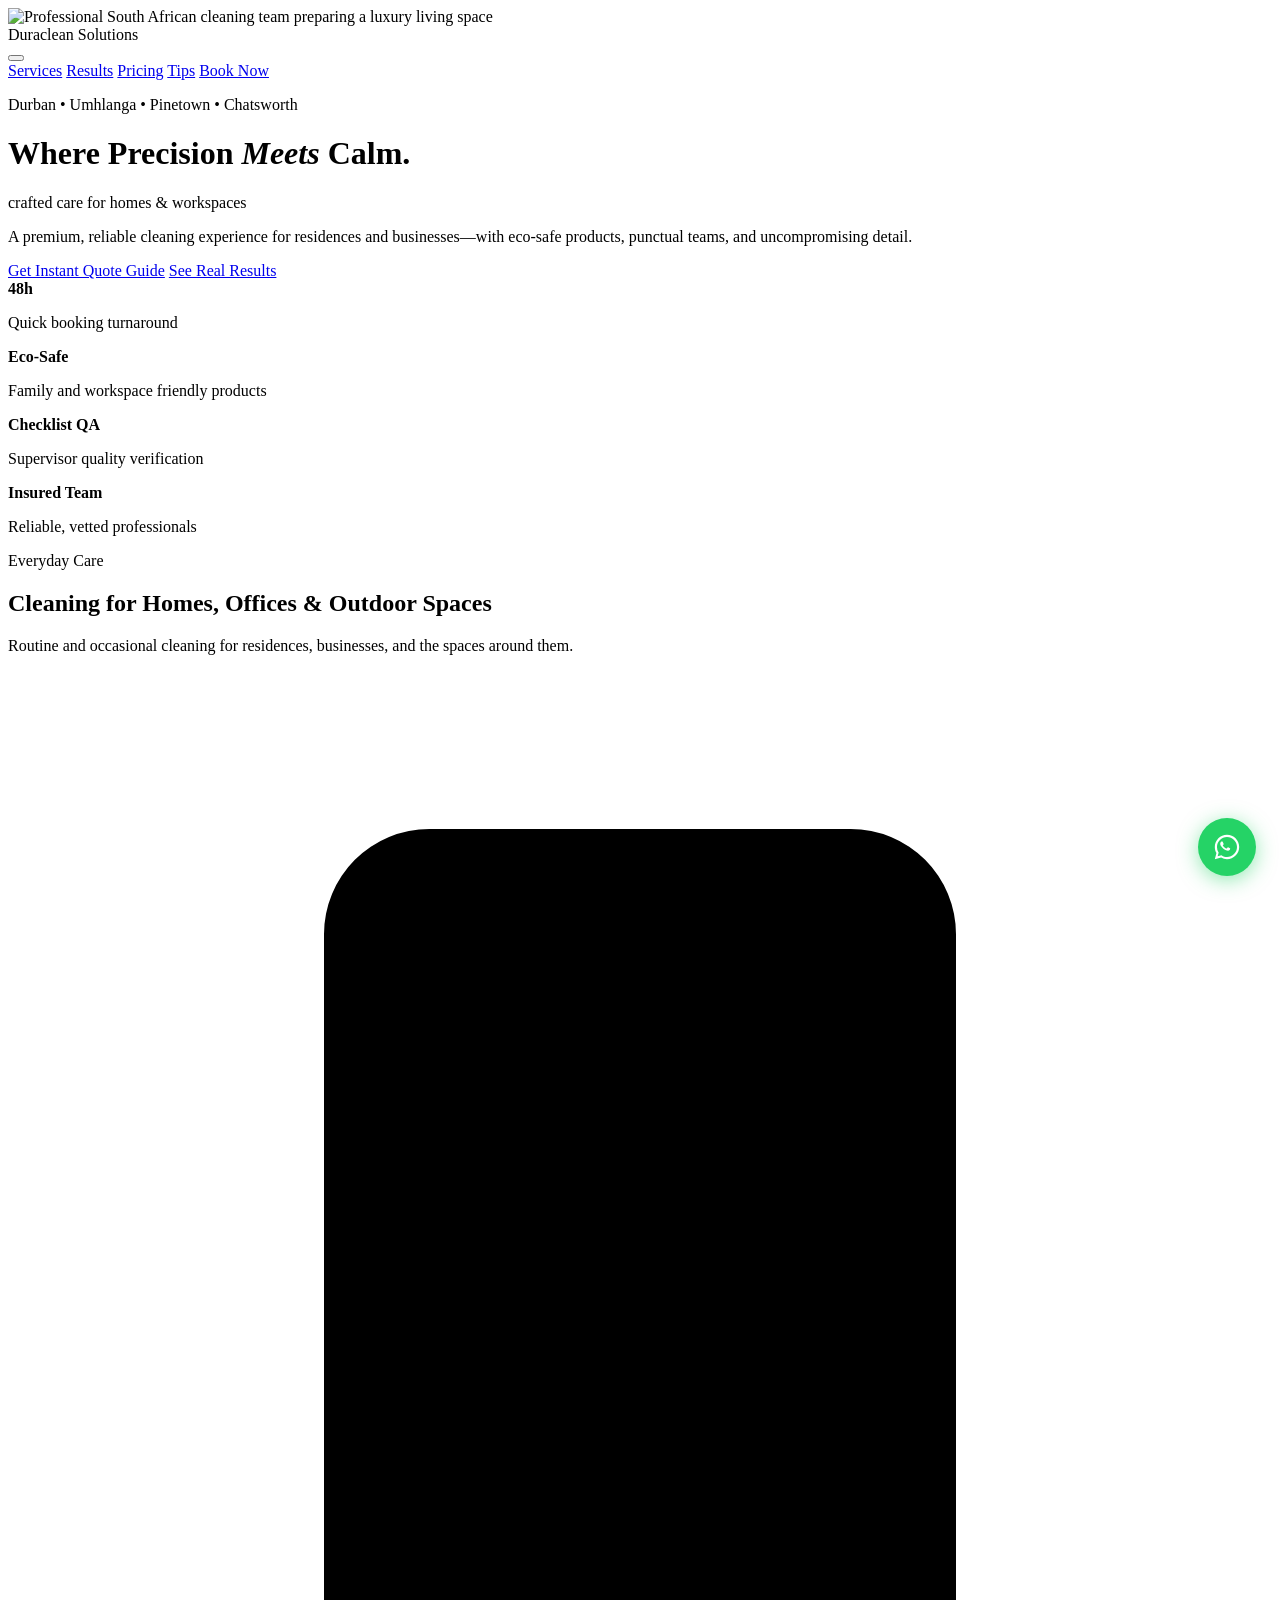
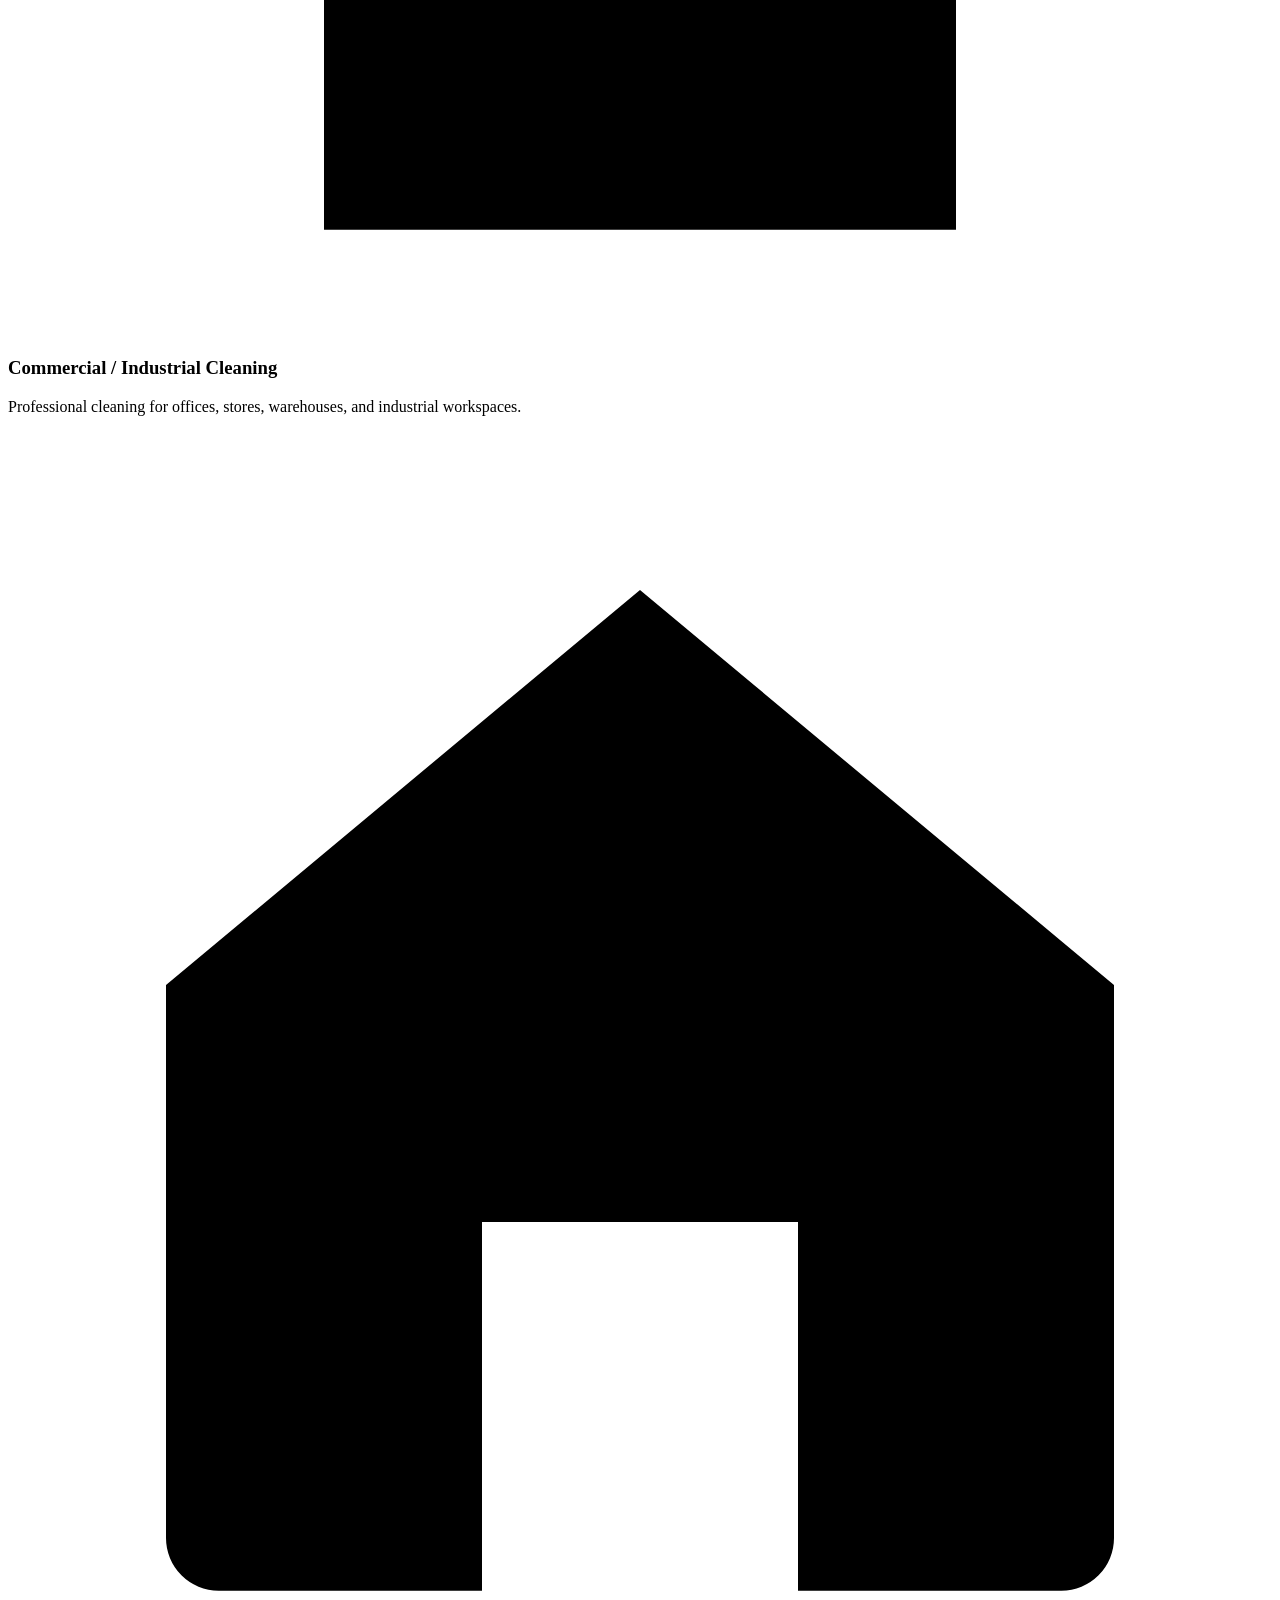
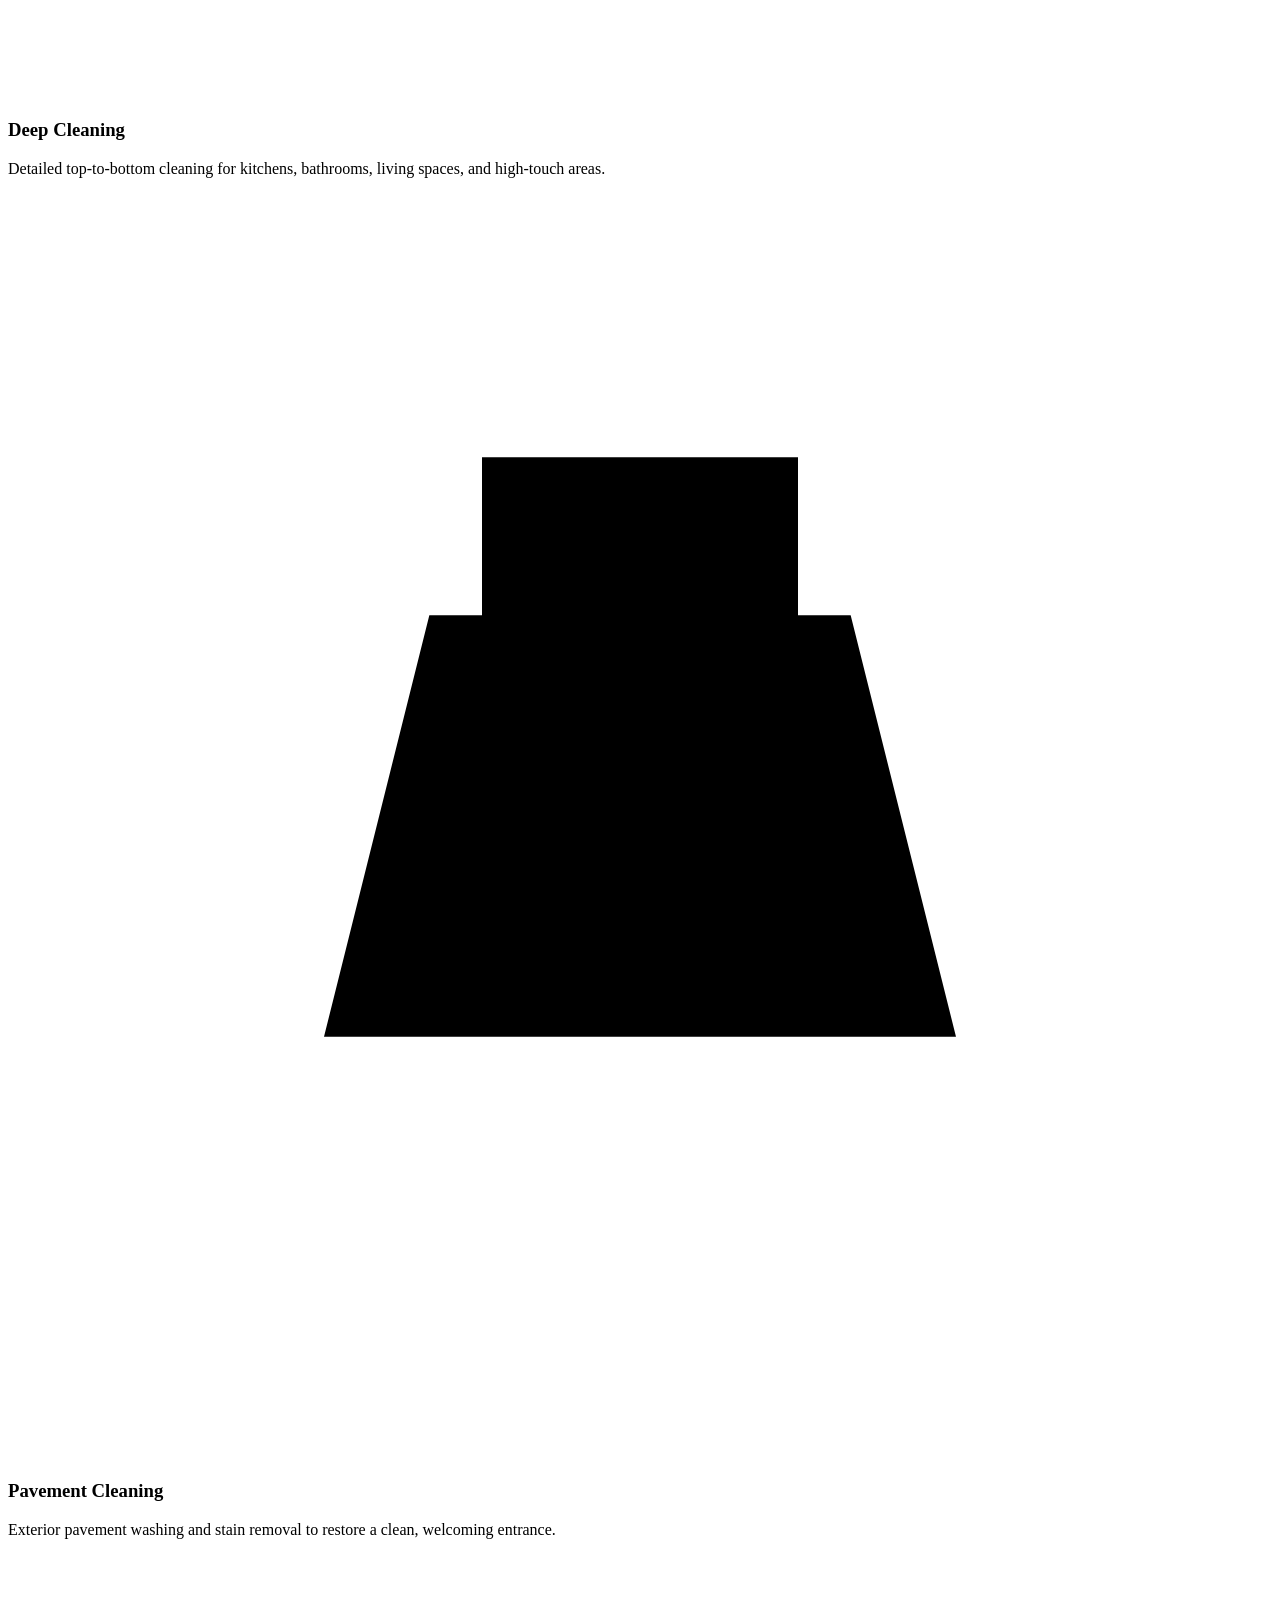
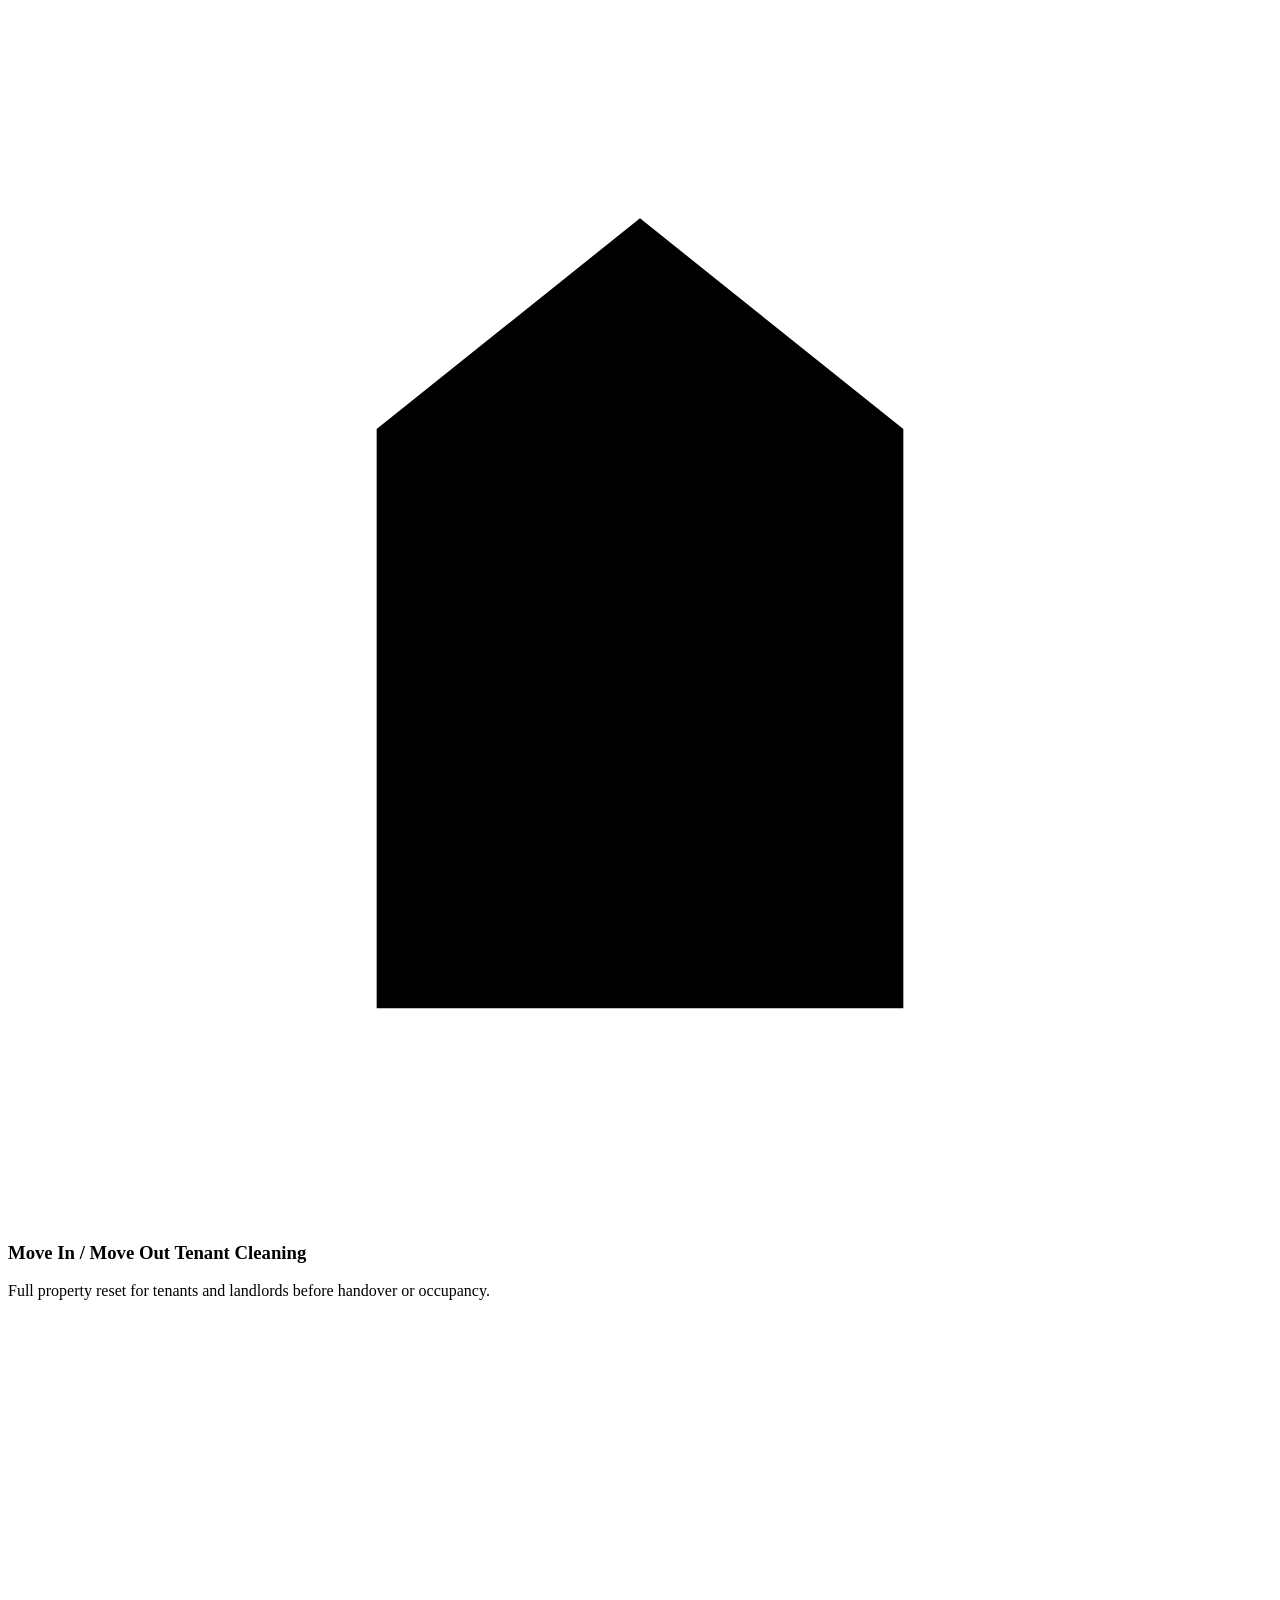
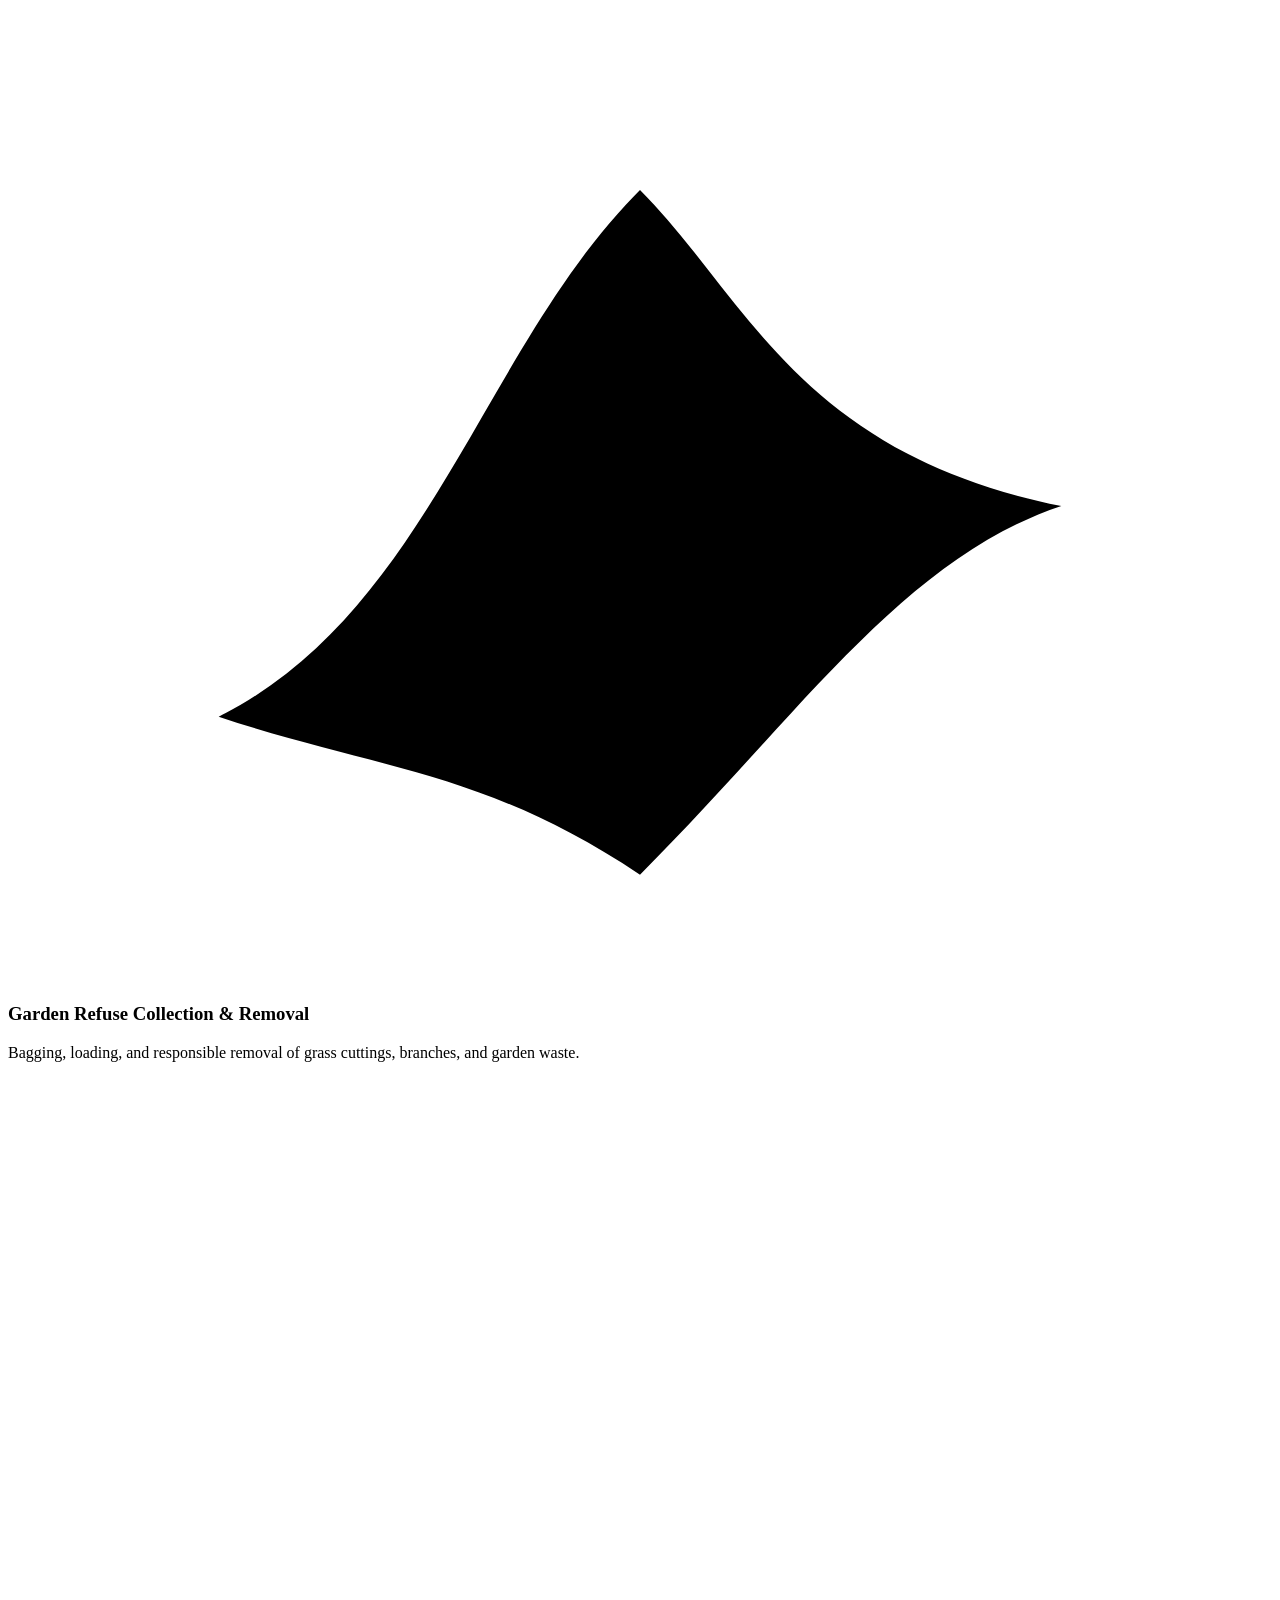
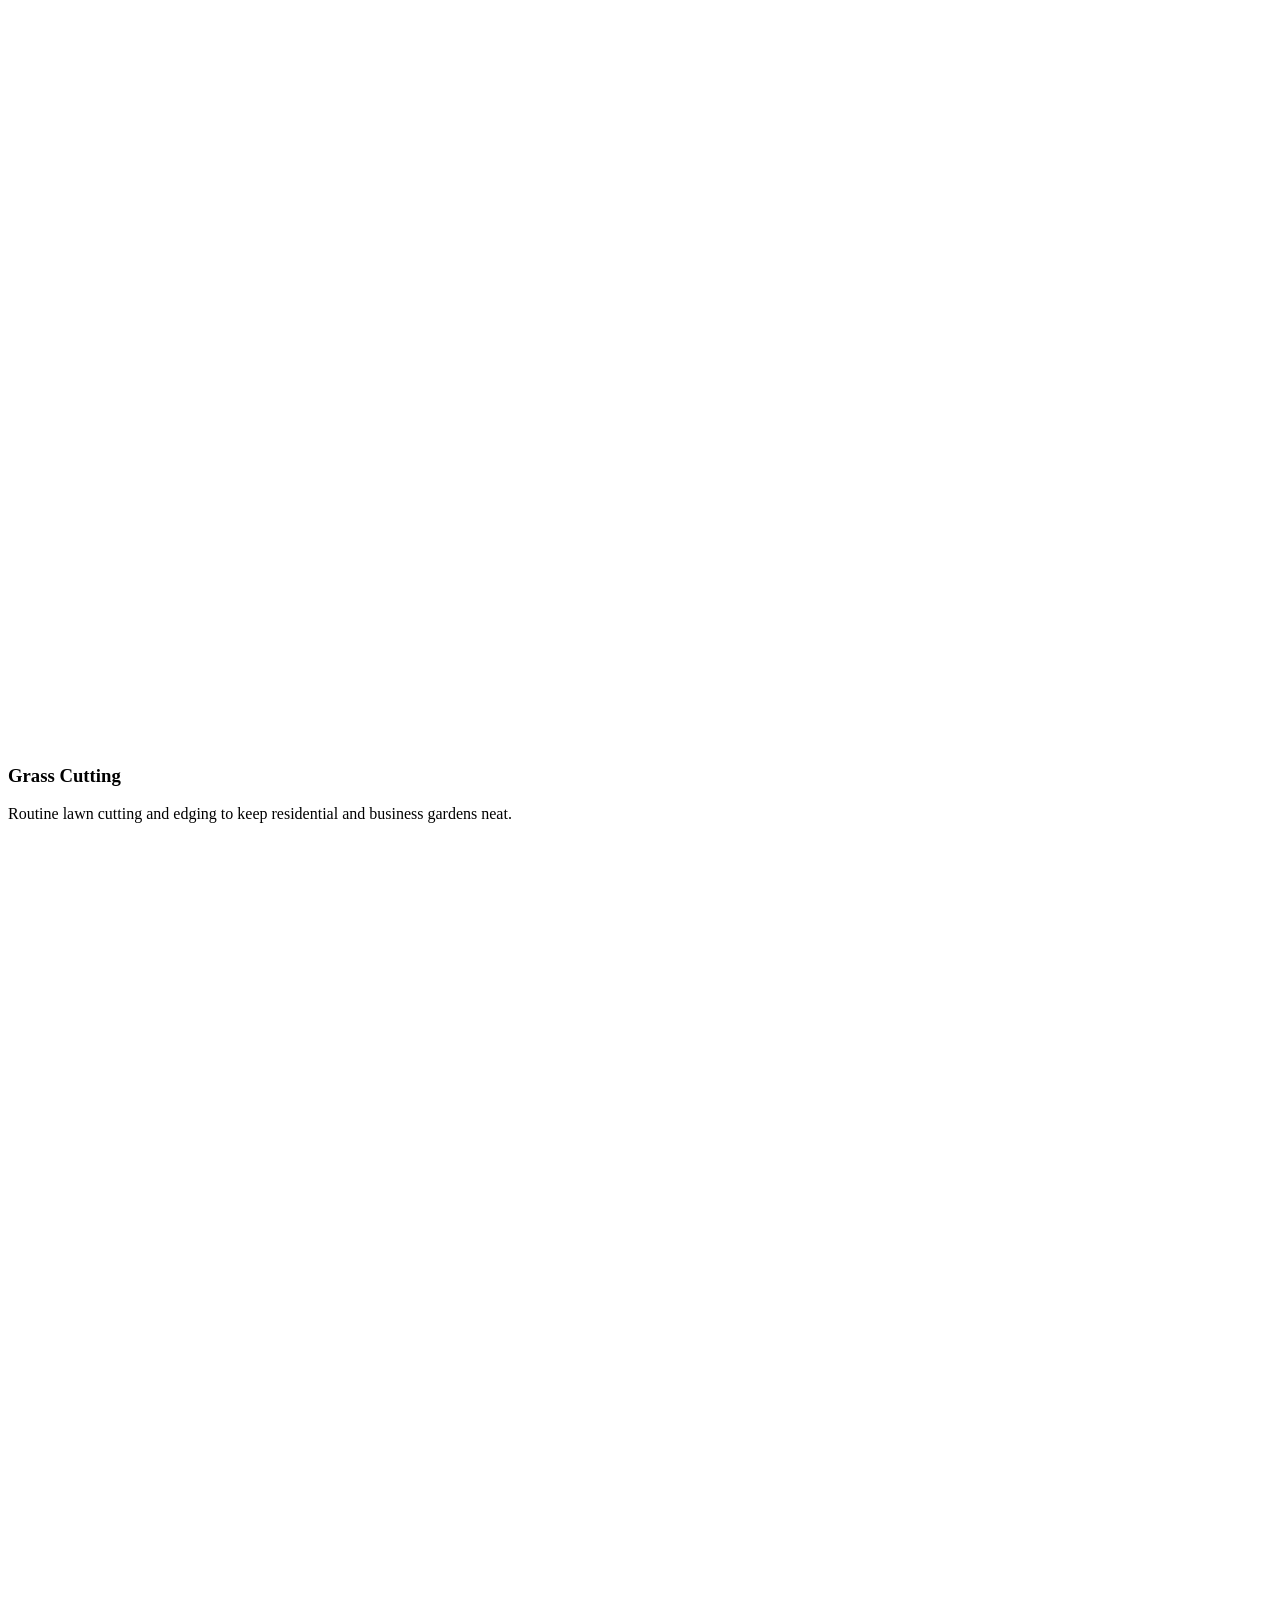
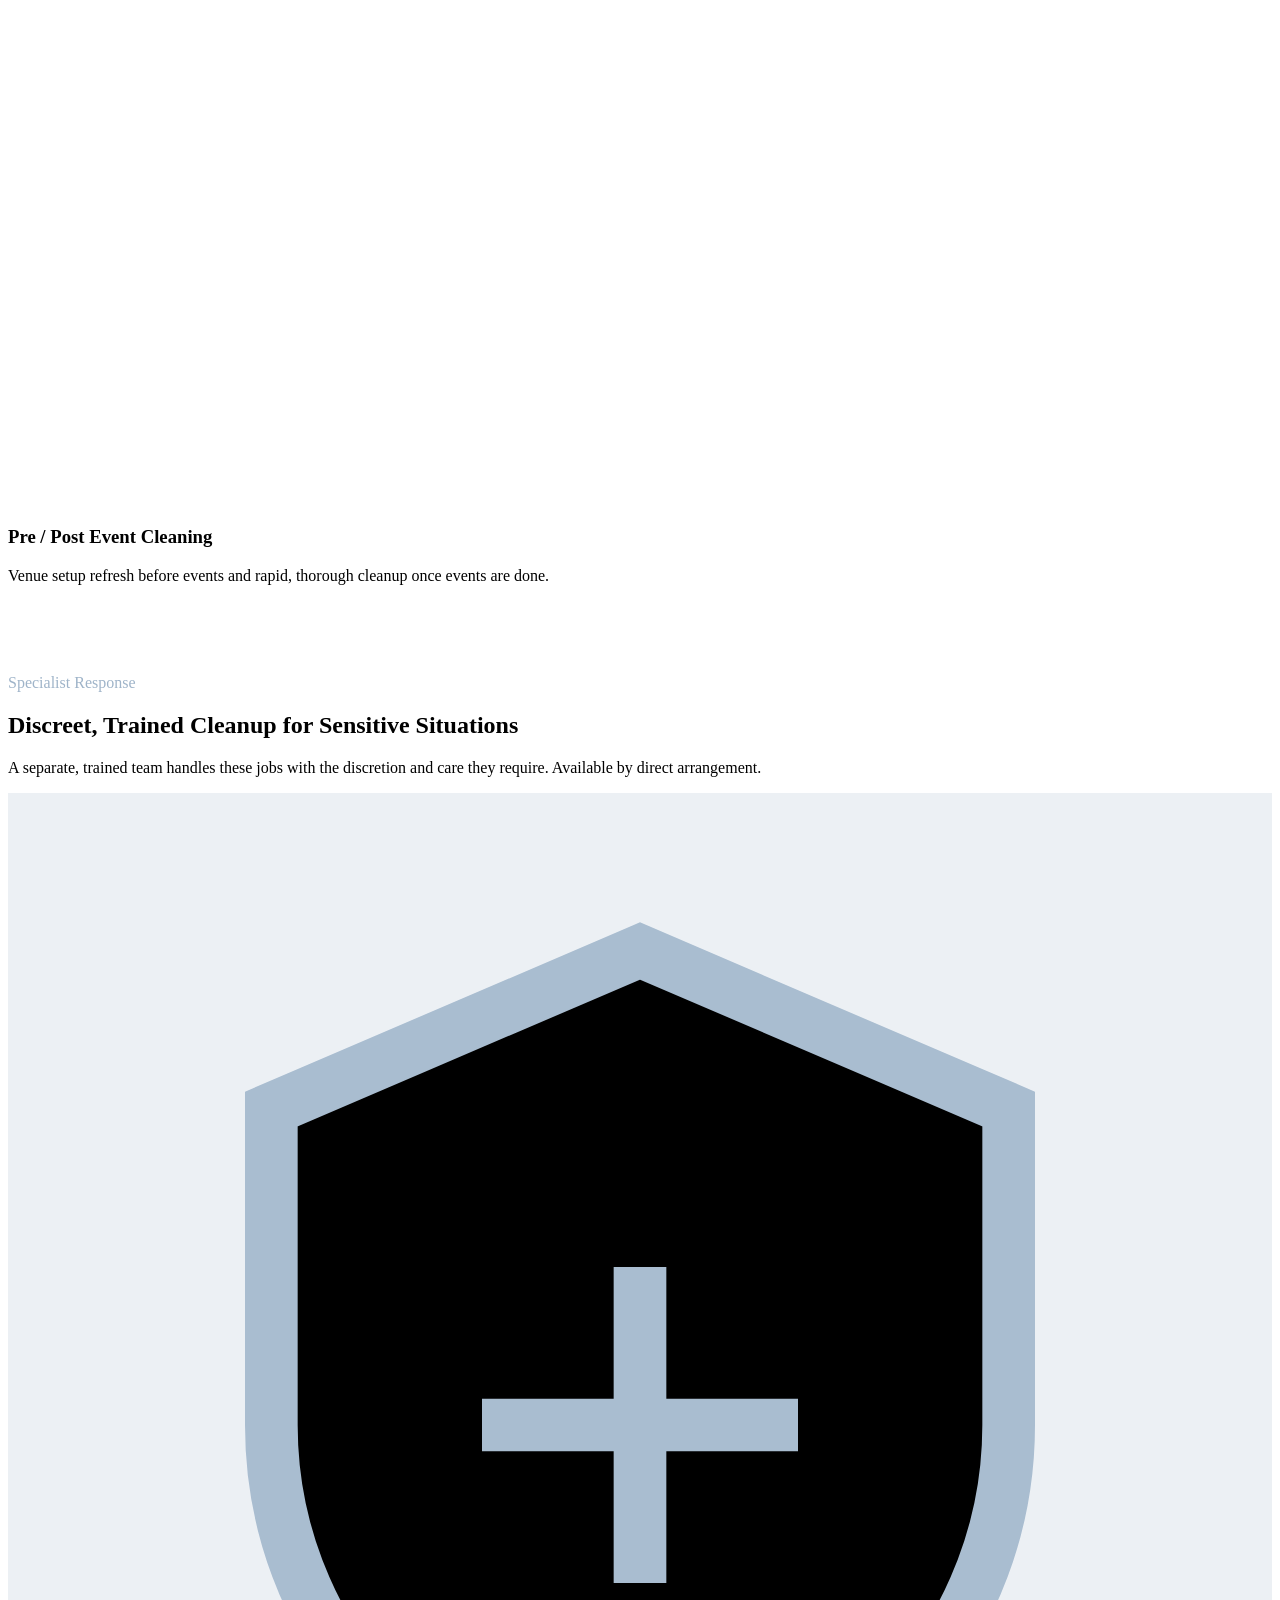
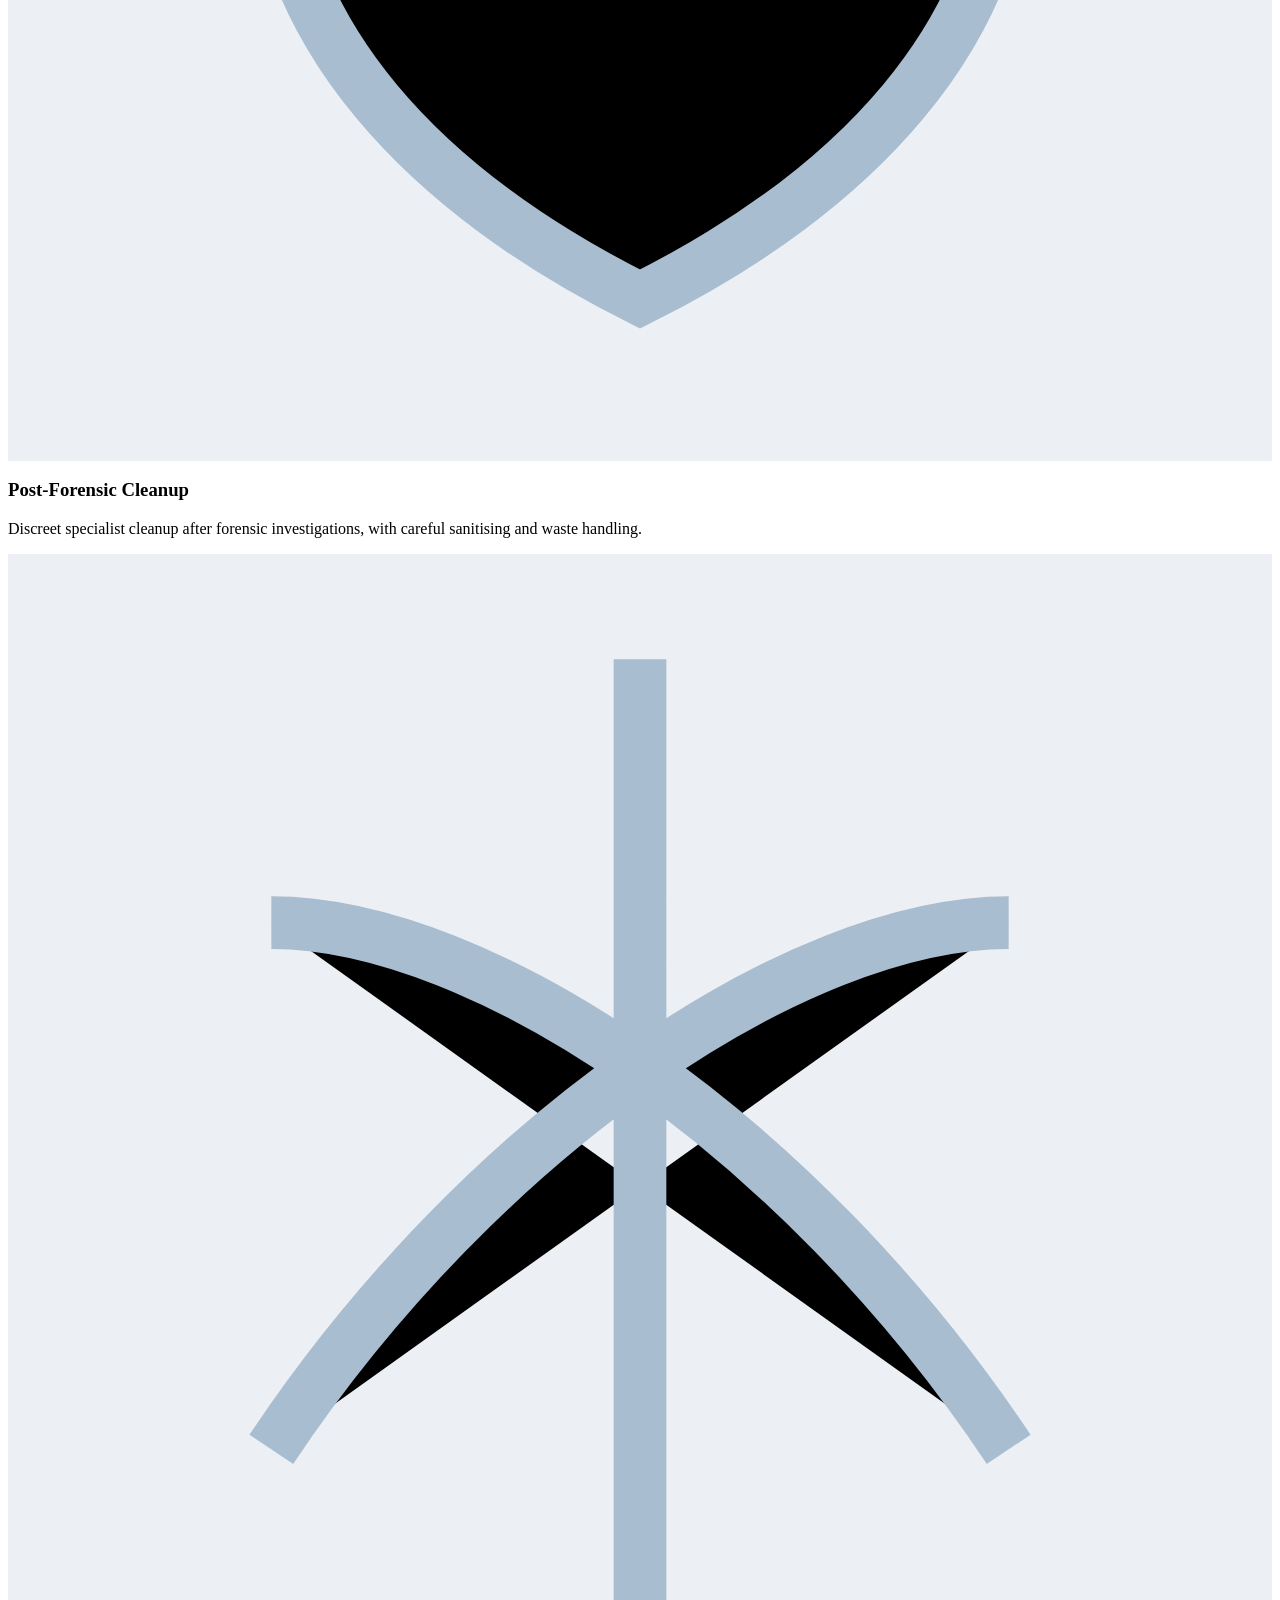
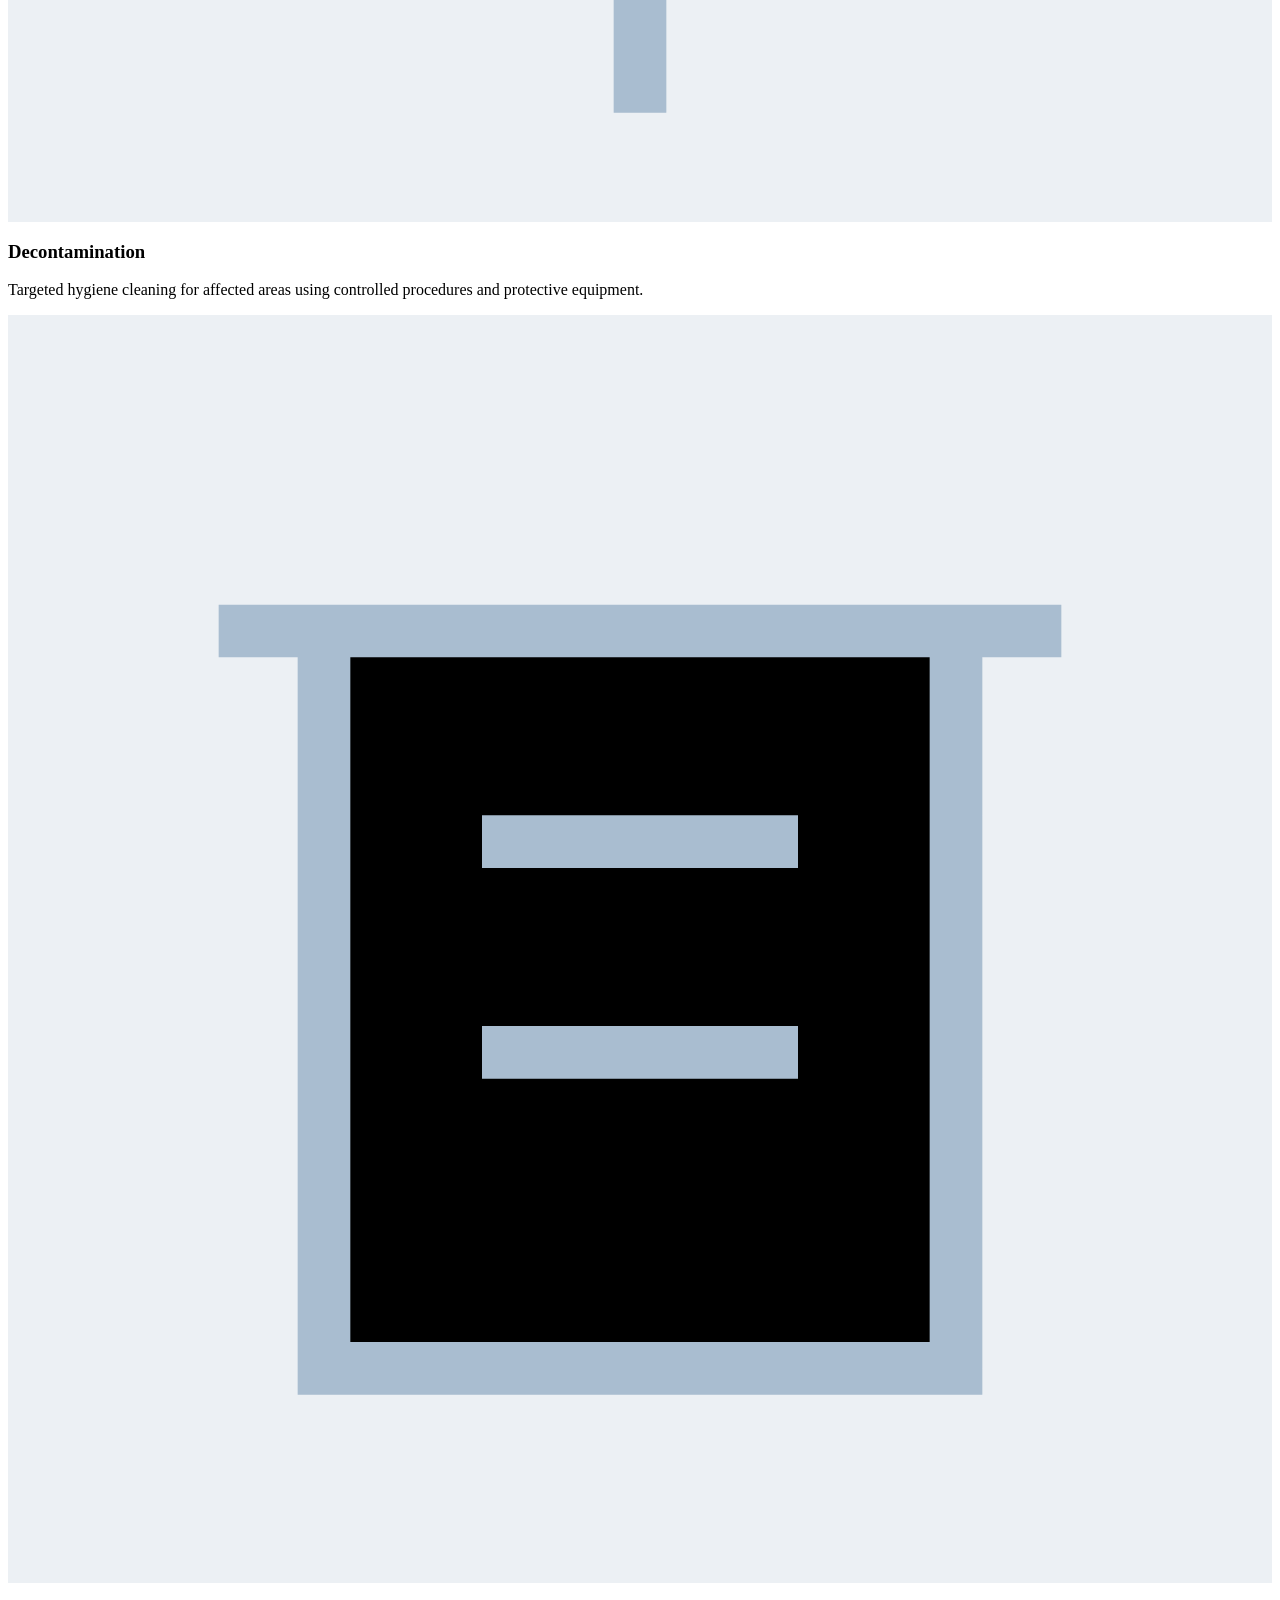
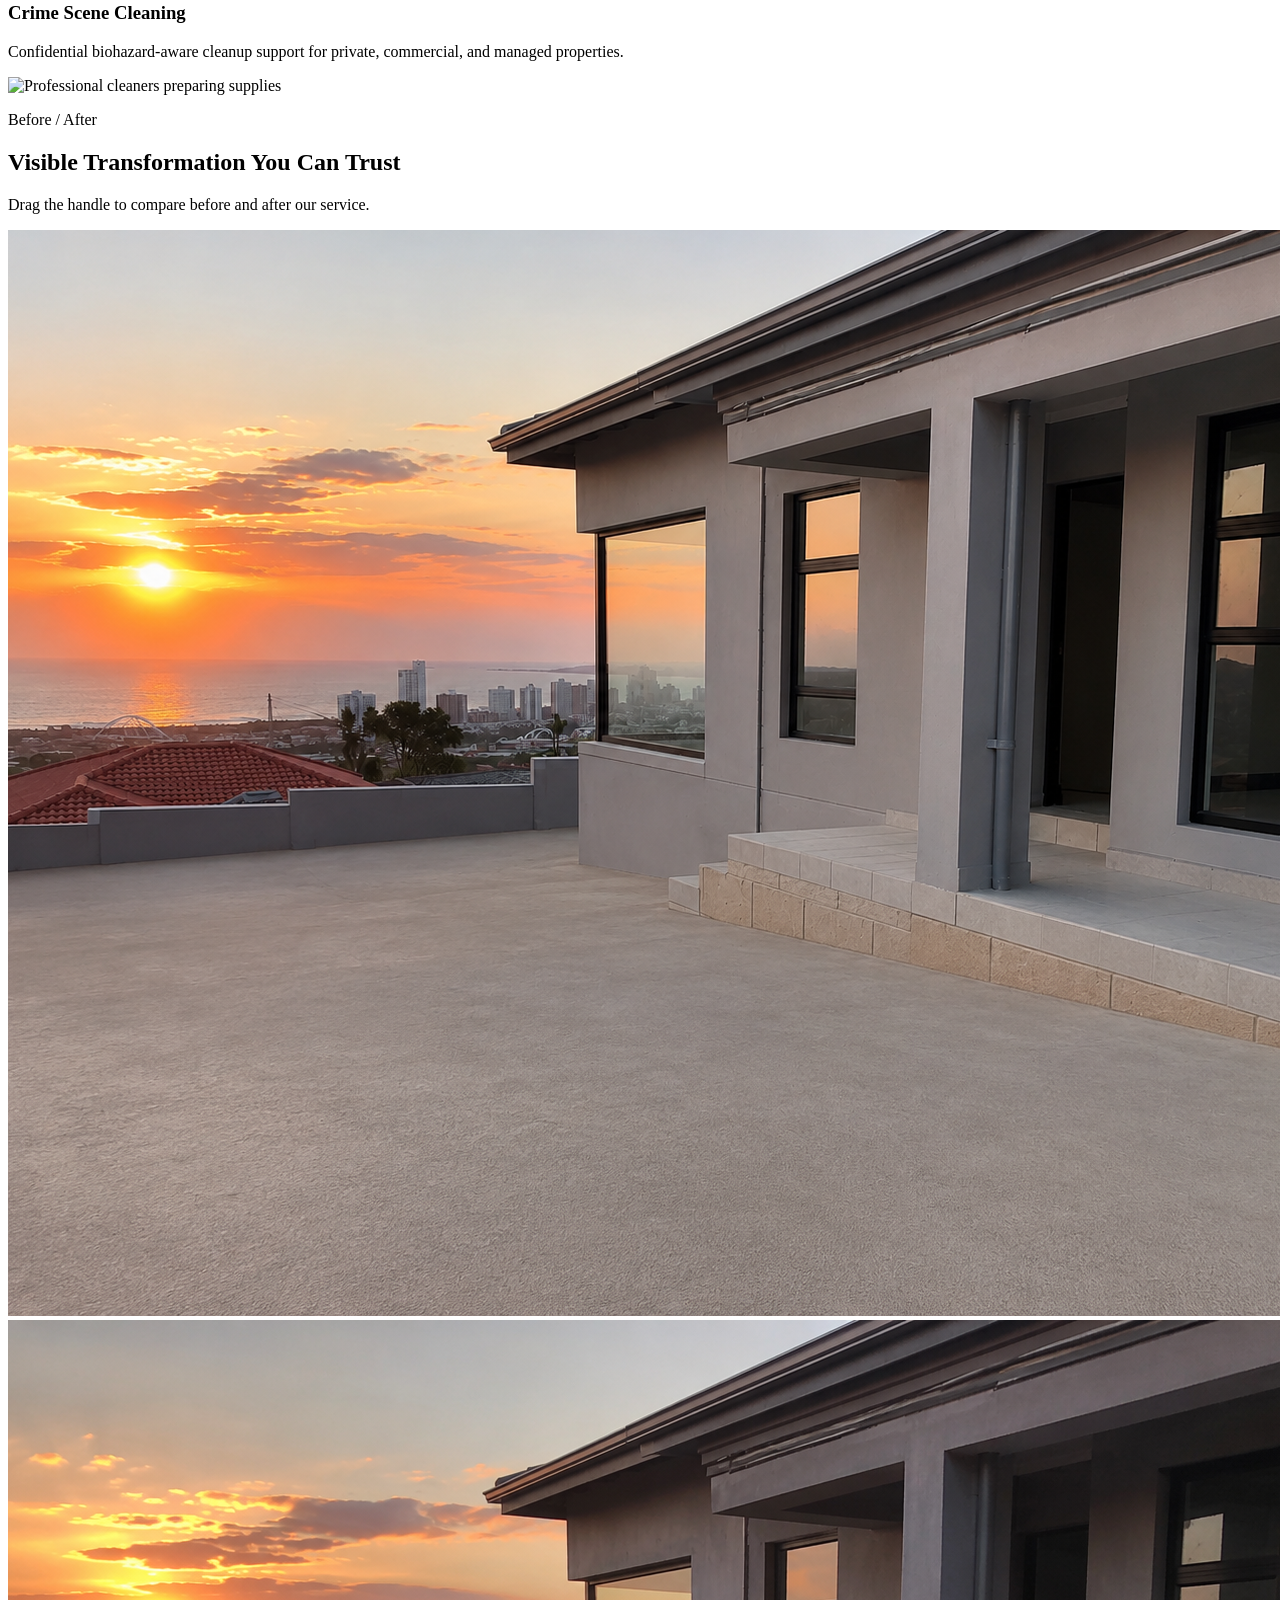
==== commit e61a6cba: "Update index.html" ====
--- a/index.html
+++ b/index.html
@@ -81,9 +81,9 @@
 
     <section id="services" class="section container">
       <div class="section-heading reveal">
-        <p class="eyebrow">Signature Services</p>
-        <h2>Elevated Cleaning for Every Environment</h2>
-        <p class="subtitle">Commercial/Industrial &bull; Deep Cleaning &bull; Pavement Cleaning &bull; Garden Refuse Removal &bull; Grass Cutting &bull; Move In/Out &bull; Pre/Post Event &bull; Post-Forensic Cleanup &bull; Decontamination &bull; Crime Scene Cleaning.</p>
+        <p class="eyebrow">Everyday Care</p>
+        <h2>Cleaning for Homes, Offices &amp; Outdoor Spaces</h2>
+        <p class="subtitle">Routine and occasional cleaning for residences, businesses, and the spaces around them.</p>
       </div>
       <div class="cards">
         <article class="card glass reveal delay-1"><div class="icon-wrap"><svg viewBox="0 0 24 24" aria-hidden="true"><path d="M4 22h16M6 22V5a2 2 0 0 1 2-2h8a2 2 0 0 1 2 2v17"/></svg></div><h3>Commercial / Industrial Cleaning</h3><p>Professional cleaning for offices, stores, warehouses, and industrial workspaces.</p></article>
@@ -93,9 +93,19 @@
         <article class="card glass reveal delay-2"><div class="icon-wrap"><svg viewBox="0 0 24 24" aria-hidden="true"><path d="M4 19c4-2 5-7 8-10 2 2 3 5 8 6-3 1-5 4-8 7-3-2-5-2-8-3z"/></svg></div><h3>Garden Refuse Collection &amp; Removal</h3><p>Bagging, loading, and responsible removal of grass cuttings, branches, and garden waste.</p></article>
         <article class="card glass reveal delay-3"><div class="icon-wrap"><svg viewBox="0 0 24 24" aria-hidden="true"><path d="M5 19h14M6 16h12M8 12h8M9 8h6"/></svg></div><h3>Grass Cutting</h3><p>Routine lawn cutting and edging to keep residential and business gardens neat.</p></article>
         <article class="card glass reveal delay-1"><div class="icon-wrap"><svg viewBox="0 0 24 24" aria-hidden="true"><path d="M12 3v18M3 12h18M6 6l12 12M18 6 6 18"/></svg></div><h3>Pre / Post Event Cleaning</h3><p>Venue setup refresh before events and rapid, thorough cleanup once events are done.</p></article>
-        <article class="card glass reveal delay-2"><div class="icon-wrap"><svg viewBox="0 0 24 24" aria-hidden="true"><path d="M12 3 5 6v6c0 4 3 7 7 9 4-2 7-5 7-9V6zM9 12h6M12 9v6"/></svg></div><h3>Post-Forensic Cleanup</h3><p>Discreet specialist cleanup after forensic investigations, with careful sanitising and waste handling.</p></article>
-        <article class="card glass reveal delay-3"><div class="icon-wrap"><svg viewBox="0 0 24 24" aria-hidden="true"><path d="M12 2v20M5 7c4 0 10 4 14 10M19 7C15 7 9 11 5 17"/></svg></div><h3>Decontamination</h3><p>Targeted hygiene cleaning for affected areas using controlled procedures and protective equipment.</p></article>
-        <article class="card glass reveal delay-1"><div class="icon-wrap"><svg viewBox="0 0 24 24" aria-hidden="true"><path d="M4 6h16M6 6v14h12V6M9 10h6M9 14h6"/></svg></div><h3>Crime Scene Cleaning</h3><p>Confidential biohazard-aware cleanup support for private, commercial, and managed properties.</p></article>
+      </div>
+    </section>
+
+    <section id="specialist" class="section container specialist-band">
+      <div class="section-heading reveal">
+        <p class="eyebrow specialist-eyebrow">Specialist Response</p>
+        <h2>Discreet, Trained Cleanup for Sensitive Situations</h2>
+        <p class="subtitle">A separate, trained team handles these jobs with the discretion and care they require. Available by direct arrangement.</p>
+      </div>
+      <div class="cards">
+        <article class="card glass specialist-card reveal delay-1"><div class="icon-wrap specialist-icon"><svg viewBox="0 0 24 24" aria-hidden="true"><path d="M12 3 5 6v6c0 4 3 7 7 9 4-2 7-5 7-9V6zM9 12h6M12 9v6"/></svg></div><h3>Post-Forensic Cleanup</h3><p>Discreet specialist cleanup after forensic investigations, with careful sanitising and waste handling.</p></article>
+        <article class="card glass specialist-card reveal delay-2"><div class="icon-wrap specialist-icon"><svg viewBox="0 0 24 24" aria-hidden="true"><path d="M12 2v20M5 7c4 0 10 4 14 10M19 7C15 7 9 11 5 17"/></svg></div><h3>Decontamination</h3><p>Targeted hygiene cleaning for affected areas using controlled procedures and protective equipment.</p></article>
+        <article class="card glass specialist-card reveal delay-3"><div class="icon-wrap specialist-icon"><svg viewBox="0 0 24 24" aria-hidden="true"><path d="M4 6h16M6 6v14h12V6M9 10h6M9 14h6"/></svg></div><h3>Crime Scene Cleaning</h3><p>Confidential biohazard-aware cleanup support for private, commercial, and managed properties.</p></article>
       </div>
     </section>
 
@@ -246,48 +256,36 @@
         <h2>A Real Team. A Real Business.</h2>
         <p class="subtitle">Duraclean Solutions is a registered South African cleaning company serving Durban and surrounding areas. We are fully insured, use eco-safe products, and every job is signed off by a supervisor before we leave.</p>
       </div>
-      <div style="display:grid;grid-template-columns:repeat(auto-fit,minmax(200px,1fr));gap:1rem;margin-top:1rem">
-        <div class="glass reveal delay-1" style="padding:1.5rem;border-radius:16px;text-align:center">
-          <div class="trust-icon"><svg viewBox="0 0 24 24" fill="none" stroke="currentColor" stroke-width="1.5" stroke-linecap="round" stroke-linejoin="round"><path d="M9 12h6m-6 4h6m2 5H7a2 2 0 0 1-2-2V5a2 2 0 0 1 2-2h5.586a1 1 0 0 1 .707.293l5.414 5.414A1 1 0 0 1 19 9.414V19a2 2 0 0 1-2 2z"/></svg></div>
-          <h4 style="margin:0 0 .3rem;font-size:15px">Registered Business</h4>
-          <p style="font-size:13px;color:rgba(255,255,255,.55);margin:0">CIPC registered South African company</p>
-        </div>
-        <div class="glass reveal delay-2" style="padding:1.5rem;border-radius:16px;text-align:center">
-          <div class="trust-icon"><svg viewBox="0 0 24 24" fill="none" stroke="currentColor" stroke-width="1.5" stroke-linecap="round" stroke-linejoin="round"><path d="M12 22s8-4 8-10V5l-8-3-8 3v7c0 6 8 10 8 10z"/></svg></div>
-          <h4 style="margin:0 0 .3rem;font-size:15px">Fully Insured</h4>
-          <p style="font-size:13px;color:rgba(255,255,255,.55);margin:0">Public liability cover on every job</p>
-        </div>
-        <div class="glass reveal delay-3" style="padding:1.5rem;border-radius:16px;text-align:center">
-          <div class="trust-icon"><svg viewBox="0 0 24 24" fill="none" stroke="currentColor" stroke-width="1.5" stroke-linecap="round" stroke-linejoin="round"><path d="M12 2a10 10 0 1 0 0 20A10 10 0 0 0 12 2z"/><path d="M12 8v4l3 3"/><path d="M8 12c0-1.5.5-3 2-4"/></svg></div>
-          <h4 style="margin:0 0 .3rem;font-size:15px">Eco-Safe Products</h4>
-          <p style="font-size:13px;color:rgba(255,255,255,.55);margin:0">Safe for kids, pets and the environment</p>
-        </div>
-        <div class="glass reveal delay-1" style="padding:1.5rem;border-radius:16px;text-align:center">
-          <div class="trust-icon"><svg viewBox="0 0 24 24" fill="none" stroke="currentColor" stroke-width="1.5" stroke-linecap="round" stroke-linejoin="round"><path d="M20 6 9 17l-5-5"/></svg></div>
-          <h4 style="margin:0 0 .3rem;font-size:15px">Supervisor Sign-Off</h4>
-          <p style="font-size:13px;color:rgba(255,255,255,.55);margin:0">Every job checked before we leave</p>
-        </div>
-        <div class="glass reveal delay-2" style="padding:1.5rem;border-radius:16px;text-align:center">
-          <div class="trust-icon"><svg viewBox="0 0 24 24" fill="none" stroke="currentColor" stroke-width="1.5" stroke-linecap="round" stroke-linejoin="round"><path d="M12 2C8.13 2 5 5.13 5 9c0 5.25 7 13 7 13s7-7.75 7-13c0-3.87-3.13-7-7-7z"/><circle cx="12" cy="9" r="2.5"/></svg></div>
-          <h4 style="margin:0 0 .3rem;font-size:15px">Based in Durban</h4>
-          <p style="font-size:13px;color:rgba(255,255,255,.55);margin:0">Local team, fast response times</p>
-        </div>
-        <div class="glass reveal delay-3" style="padding:1.5rem;border-radius:16px;text-align:center">
-          <div class="trust-icon"><svg viewBox="0 0 24 24" fill="none" stroke="currentColor" stroke-width="1.5" stroke-linecap="round" stroke-linejoin="round"><path d="M22 16.92v3a2 2 0 0 1-2.18 2 19.79 19.79 0 0 1-8.63-3.07A19.5 19.5 0 0 1 4.69 12a19.79 19.79 0 0 1-3.07-8.67A2 2 0 0 1 3.62 1h3a2 2 0 0 1 2 1.72 12.84 12.84 0 0 0 .7 2.81 2 2 0 0 1-.45 2.11L7.91 8.6a16 16 0 0 0 6 6l.96-.96a2 2 0 0 1 2.11-.45 12.84 12.84 0 0 0 2.81.7A2 2 0 0 1 22 16.92z"/></svg></div>
-          <h4 style="margin:0 0 .3rem;font-size:15px">Always Reachable</h4>
-          <p style="font-size:13px;color:rgba(255,255,255,.55);margin:0">WhatsApp us any time, 7 days a week</p>
-        </div>
-      </div>
-    </section>
-
-    <!-- Service Area -->
-    <section class="section container">
-      <div class="section-heading reveal">
-        <p class="eyebrow">Where We Work</p>
-        <h2>Durban and Surrounding Areas</h2>
-        <p class="subtitle">Not sure if we cover your suburb? Just ask, we cover more than what is listed here.</p>
-      </div>
-      <div style="display:flex;flex-wrap:wrap;gap:.75rem;justify-content:center" class="reveal">
+      <div class="trust-strip reveal">
+        <div class="trust-item">
+          <svg viewBox="0 0 24 24" fill="none" stroke="currentColor" stroke-width="1.5" stroke-linecap="round" stroke-linejoin="round"><path d="M9 12h6m-6 4h6m2 5H7a2 2 0 0 1-2-2V5a2 2 0 0 1 2-2h5.586a1 1 0 0 1 .707.293l5.414 5.414A1 1 0 0 1 19 9.414V19a2 2 0 0 1-2 2z"/></svg>
+          <span>Registered Business</span>
+        </div>
+        <div class="trust-item">
+          <svg viewBox="0 0 24 24" fill="none" stroke="currentColor" stroke-width="1.5" stroke-linecap="round" stroke-linejoin="round"><path d="M12 22s8-4 8-10V5l-8-3-8 3v7c0 6 8 10 8 10z"/></svg>
+          <span>Fully Insured</span>
+        </div>
+        <div class="trust-item">
+          <svg viewBox="0 0 24 24" fill="none" stroke="currentColor" stroke-width="1.5" stroke-linecap="round" stroke-linejoin="round"><path d="M12 2a10 10 0 1 0 0 20A10 10 0 0 0 12 2z"/><path d="M12 8v4l3 3"/><path d="M8 12c0-1.5.5-3 2-4"/></svg>
+          <span>Eco-Safe Products</span>
+        </div>
+        <div class="trust-item">
+          <svg viewBox="0 0 24 24" fill="none" stroke="currentColor" stroke-width="1.5" stroke-linecap="round" stroke-linejoin="round"><path d="M20 6 9 17l-5-5"/></svg>
+          <span>Supervisor Sign-Off</span>
+        </div>
+        <div class="trust-item">
+          <svg viewBox="0 0 24 24" fill="none" stroke="currentColor" stroke-width="1.5" stroke-linecap="round" stroke-linejoin="round"><path d="M12 2C8.13 2 5 5.13 5 9c0 5.25 7 13 7 13s7-7.75 7-13c0-3.87-3.13-7-7-7z"/><circle cx="12" cy="9" r="2.5"/></svg>
+          <span>Based in Durban</span>
+        </div>
+        <div class="trust-item">
+          <svg viewBox="0 0 24 24" fill="none" stroke="currentColor" stroke-width="1.5" stroke-linecap="round" stroke-linejoin="round"><path d="M22 16.92v3a2 2 0 0 1-2.18 2 19.79 19.79 0 0 1-8.63-3.07A19.5 19.5 0 0 1 4.69 12a19.79 19.79 0 0 1-3.07-8.67A2 2 0 0 1 3.62 1h3a2 2 0 0 1 2 1.72 12.84 12.84 0 0 0 .7 2.81 2 2 0 0 1-.45 2.11L7.91 8.6a16 16 0 0 0 6 6l.96-.96a2 2 0 0 1 2.11-.45 12.84 12.84 0 0 0 2.81.7A2 2 0 0 1 22 16.92z"/></svg>
+          <span>Always Reachable</span>
+        </div>
+      </div>
+
+      <!-- Service area, folded into same section so it reads as one quiet closing band -->
+      <div class="area-band reveal">
+        <span class="area-band-label">We cover</span>
         <span class="area-pill">Durban CBD</span>
         <span class="area-pill">Umhlanga</span>
         <span class="area-pill">Pinetown</span>
--- a/styles.css
+++ b/styles.css
@@ -1,93 +1,16 @@
-:root {
-  --bg: #090b10; --text: #f4f2ee; --muted: #d0c7bb; --glass: rgba(20,17,15,.46); --line: rgba(255,255,255,.2); --gold: #d9b278; --gold-2: #b48a53;
-}
-* { box-sizing: border-box; }
-html { scroll-behavior: smooth; }
-body { margin: 0; background: radial-gradient(circle at 20% 0%, #382619 0%, #120f0c 36%, var(--bg) 100%); color: var(--text); font-family: Inter, sans-serif; overflow-x: hidden; }
-.noise { position: fixed; inset: 0; pointer-events: none; opacity: .08; background-image: radial-gradient(#fff .5px, transparent .5px); background-size: 3px 3px; }
-.container { width: min(1160px, 92%); margin: 0 auto; position: relative; z-index: 2; }
-.glass { background: var(--glass); backdrop-filter: blur(14px); -webkit-backdrop-filter: blur(14px); border: 1px solid var(--line); box-shadow: 0 10px 40px rgba(0,0,0,.28); }
-.hero { min-height: 95vh; position: relative; display: grid; align-items: start; padding: 1.2rem 0 4rem; }
-.hero::before { content:""; position: absolute; inset: -30px 0; background: inherit; transform: translateY(calc(var(--parallax-y,0px) * -1)); }
-.hero-bg { position: absolute; inset: 0; width: 100%; height: 100%; object-fit: cover; filter: saturate(90%) brightness(55%); transform: translateY(calc(var(--parallax-y,0px) * .3)); }
-.hero-overlay { position: absolute; inset: 0; background: linear-gradient(120deg, rgba(0,0,0,.7), rgba(72,38,17,.35)); }
-.nav { display: flex; justify-content: space-between; align-items: center; padding: .8rem 1.2rem; border-radius: 999px; margin-top: .4rem; }
-.logo { font-family: Manrope, sans-serif; font-size: 1.15rem; letter-spacing: .8px; }
-.logo span { color: var(--gold); font-style: italic; font-family: 'Playfair Display', serif; }
-.menu-toggle { display: none; width: 46px; height: 42px; border-radius: 12px; border: 1px solid var(--line); background: rgba(255,255,255,.06); cursor: pointer; }
-.menu-toggle span { display:block; width:22px; height:2px; background:#fff; margin:7px auto; transition:.3s; }
-.nav-links { display: flex; gap: 1.2rem; align-items: center; }
-.nav-links a { color: var(--text); text-decoration: none; font-size: .95rem; }
-.hero-content { padding-top: 15vh; max-width: 760px; }
-.eyebrow { text-transform: uppercase; letter-spacing: 2px; font-size: .74rem; color: #e5d0af; }
-h1 { font-family: Manrope, sans-serif; font-size: clamp(2.4rem, 7vw, 6rem); line-height: .95; margin: .4rem 0; font-weight: 500; }
-h1 em { font-family: 'Playfair Display', serif; font-style: italic; color: var(--gold); font-weight: 600; }
-.signature { font-family: Parisienne, cursive; font-size: clamp(1.3rem, 3vw, 2rem); color: #f0d7b0; margin: .2rem 0 1rem; }
-.subtitle { color: var(--muted); max-width: 620px; font-size: 1.05rem; }
-.hero-actions { display: flex; flex-wrap: wrap; gap: .9rem; margin-top: 1.4rem; }
-.btn { padding: .82rem 1.3rem; border-radius: 999px; text-decoration: none; font-weight: 600; display: inline-block; }
-.btn-gold { background: linear-gradient(135deg, var(--gold), var(--gold-2)); color: #1b130d; }
-.btn-outline, .btn-ghost { border: 1px solid var(--line); color: var(--text); }
-.trustbar { margin-top: -2.2rem; display:grid; grid-template-columns:repeat(auto-fit,minmax(190px,1fr)); gap:.8rem; }
-.trustbar article { padding:1rem; border-radius:16px; background:rgba(255,255,255,.04); border:1px solid var(--line); }
-.trustbar strong { color: var(--gold); font-size: 1.1rem; }
-.trustbar p { margin:.3rem 0 0; color: var(--muted); }
-.section { padding: 5rem 0; }
-.section-heading h2 { font-family: Manrope, sans-serif; font-size: clamp(1.7rem, 4vw, 3rem); margin-top: .4rem; }
-.cards { display: grid; grid-template-columns: repeat(auto-fit,minmax(250px,1fr)); gap: 1rem; }
-.card { border-radius: 18px; padding: 1.2rem; transition: transform .35s ease, border-color .35s ease; }
-.card:hover { transform: translateY(-7px); border-color: rgba(217,178,120,.55); }
-.icon-wrap { width: 44px; height: 44px; display: grid; place-items: center; border-radius: 12px; background: rgba(217,178,120,.15); margin-bottom: .6rem; }
-.icon-wrap svg { width: 24px; height: 24px; stroke: #e8c38e; fill: none; stroke-width: 1.6; stroke-linecap: round; stroke-linejoin: round; }
-.visual-band { position: relative; overflow: hidden; }
-.visual-band > img { position: absolute; inset: 0; width: 100%; height: 100%; object-fit: cover; filter: brightness(36%); transform: translateY(calc(var(--parallax-y,0px) * .2)); }
-.visual-band .overlay { position: absolute; inset: 0; background: linear-gradient(180deg, rgba(9,11,16,.45), rgba(9,11,16,.9)); }
-.ba-slider { position: relative; border-radius: 18px; overflow: hidden; }
-.ba-slider img { display:block; width:100%; height:min(60vw,460px); object-fit:cover; }
-.before-wrap { position:absolute; inset:0 auto 0 0; overflow:hidden; }
-.ba-range { position:absolute; inset:auto 1rem 1rem 1rem; width:calc(100% - 2rem); }
-.ba-label { position:absolute; top:12px; padding:.3rem .6rem; font-size:.8rem; background:rgba(0,0,0,.5); border-radius:999px; }
-.ba-label.before { left:12px; } .ba-label.after { right:12px; }
-.testimonials { display:grid; grid-template-columns:repeat(auto-fit,minmax(230px,1fr)); gap:1rem; }
-.testimonials article { padding:1.2rem; border-radius:18px; }
-.testimonials p { color: var(--muted); }
-.pricing-grid { display:grid; grid-template-columns:repeat(auto-fit,minmax(240px,1fr)); gap:1rem; }
-.pricing-grid article { border-radius:18px; padding:1.2rem; }
-.pricing-grid .featured { border-color: rgba(217,178,120,.65); transform: translateY(-6px); }
-.pricing-grid ul { padding-left: 1rem; color: var(--muted); }
-.footer { padding: 3rem 0; background: rgba(9,11,16,.98); }
-.footer-grid { display: grid; gap: 1rem; grid-template-columns: repeat(auto-fit,minmax(200px,1fr)); }
-.footer p { color: var(--muted); }
-.whatsapp-float { position: fixed; right: 18px; bottom: 18px; z-index: 99; background: #25d366; color:#042b12; border-radius:999px; padding:.6rem .9rem; display:flex; gap:.45rem; align-items:center; text-decoration:none; font-weight:700; box-shadow: 0 12px 25px rgba(0,0,0,.35); }
-.whatsapp-float svg { width:20px; height:20px; fill: currentColor; }
-.reveal { opacity: 0; transform: translateY(24px); transition: opacity .7s ease, transform .7s ease; }
-.reveal.visible { opacity: 1; transform: translateY(0); }
-.delay-1.visible { transition-delay: .15s; }
-.delay-2.visible { transition-delay: .3s; }
-.delay-3.visible { transition-delay: .45s; }
-@media (max-width: 860px) {
-  .menu-toggle { display: block; }
-  .nav { border-radius: 18px; position: relative; }
-  .nav-links { position: absolute; top: calc(100% + 10px); right: 0; min-width: 210px; display: grid; gap: .6rem; padding: .8rem; border-radius: 14px; background: rgba(10,10,10,.92); border:1px solid var(--line); transform-origin: top right; transform: scale(.95); opacity: 0; pointer-events: none; transition: .28s; }
-  .nav-links.open { transform: scale(1); opacity: 1; pointer-events: auto; }
-  .hero-content { padding-top: 10vh; }
-}
-.ba-thumbs { display: grid; grid-template-columns: repeat(auto-fit,minmax(240px,1fr)); gap: 1rem; margin-top: 1rem; }
-.ba-thumbs figure { margin: 0; border-radius: 18px; overflow: hidden; }
-.ba-thumbs img { display: block; width: 100%; height: 210px; object-fit: cover; }
-.ba-thumbs figcaption { padding: .85rem 1rem; color: var(--muted); }
-.social-panel { padding: 1rem; border-radius: 18px; }
-.social-panel a { color: #f0d7b0; }
-.site-feed { display: grid; grid-template-columns: repeat(auto-fit,minmax(210px,1fr)); gap: .8rem; margin-top: 1rem; }
-.site-feed article { border: 1px solid var(--line); border-radius: 14px; padding: .8rem; background: rgba(255,255,255,.05); }
-.site-feed img { width: 100%; height: 160px; object-fit: cover; border-radius: 10px; margin-bottom: .6rem; }
-.feed-empty { color: var(--muted); margin-bottom: 0; }
-@media (prefers-reduced-motion: reduce) {
-  html { scroll-behavior: auto; }
-  .reveal { opacity: 1; transform: none; transition: none; }
-  .card:hover, .pricing-grid .featured { transform: none; }
-}
+/* Specialist services tier */
+.specialist-band { border-top: 1px solid rgba(255,255,255,.08); padding-top: 3.5rem; }
+.specialist-eyebrow { color: #9fb4c9; }
+.specialist-card { border-color: rgba(140,165,190,.22); }
+.specialist-card:hover { border-color: rgba(140,165,190,.5); }
+.specialist-icon { background: rgba(120,148,176,.14); }
+.specialist-icon svg { stroke: #a9bdd0; }
 
-.area-pill { display:inline-block;padding:8px 18px;border-radius:100px;border:1px solid rgba(255,255,255,.18);font-size:13px;color:rgba(255,255,255,.75);background:rgba(255,255,255,.05);transition:all .2s; }
-.area-pill:hover { background:rgba(255,255,255,.12);color:#fff; }
-.gold-pill { border-color:var(--gold);color:var(--gold);background:rgba(196,161,90,.08); }
+/* Trust strip: horizontal, not cards */
+.trust-strip { display: flex; flex-wrap: wrap; gap: 1.6rem 2.2rem; margin-top: 1.6rem; padding: 1.4rem 0; border-top: 1px solid rgba(255,255,255,.08); border-bottom: 1px solid rgba(255,255,255,.08); }
+.trust-item { display: flex; align-items: center; gap: .6rem; font-size: .88rem; color: var(--muted); }
+.trust-item svg { width: 19px; height: 19px; flex-shrink: 0; stroke: var(--gold); fill: none; }
+
+/* Area band: compact, quiet closing strip */
+.area-band { display: flex; flex-wrap: wrap; gap: .6rem; align-items: center; margin-top: 1.8rem; }
+.area-band-label { font-size: .8rem; color: var(--muted); text-transform: uppercase; letter-spacing: 1.5px; margin-right: .4rem; }
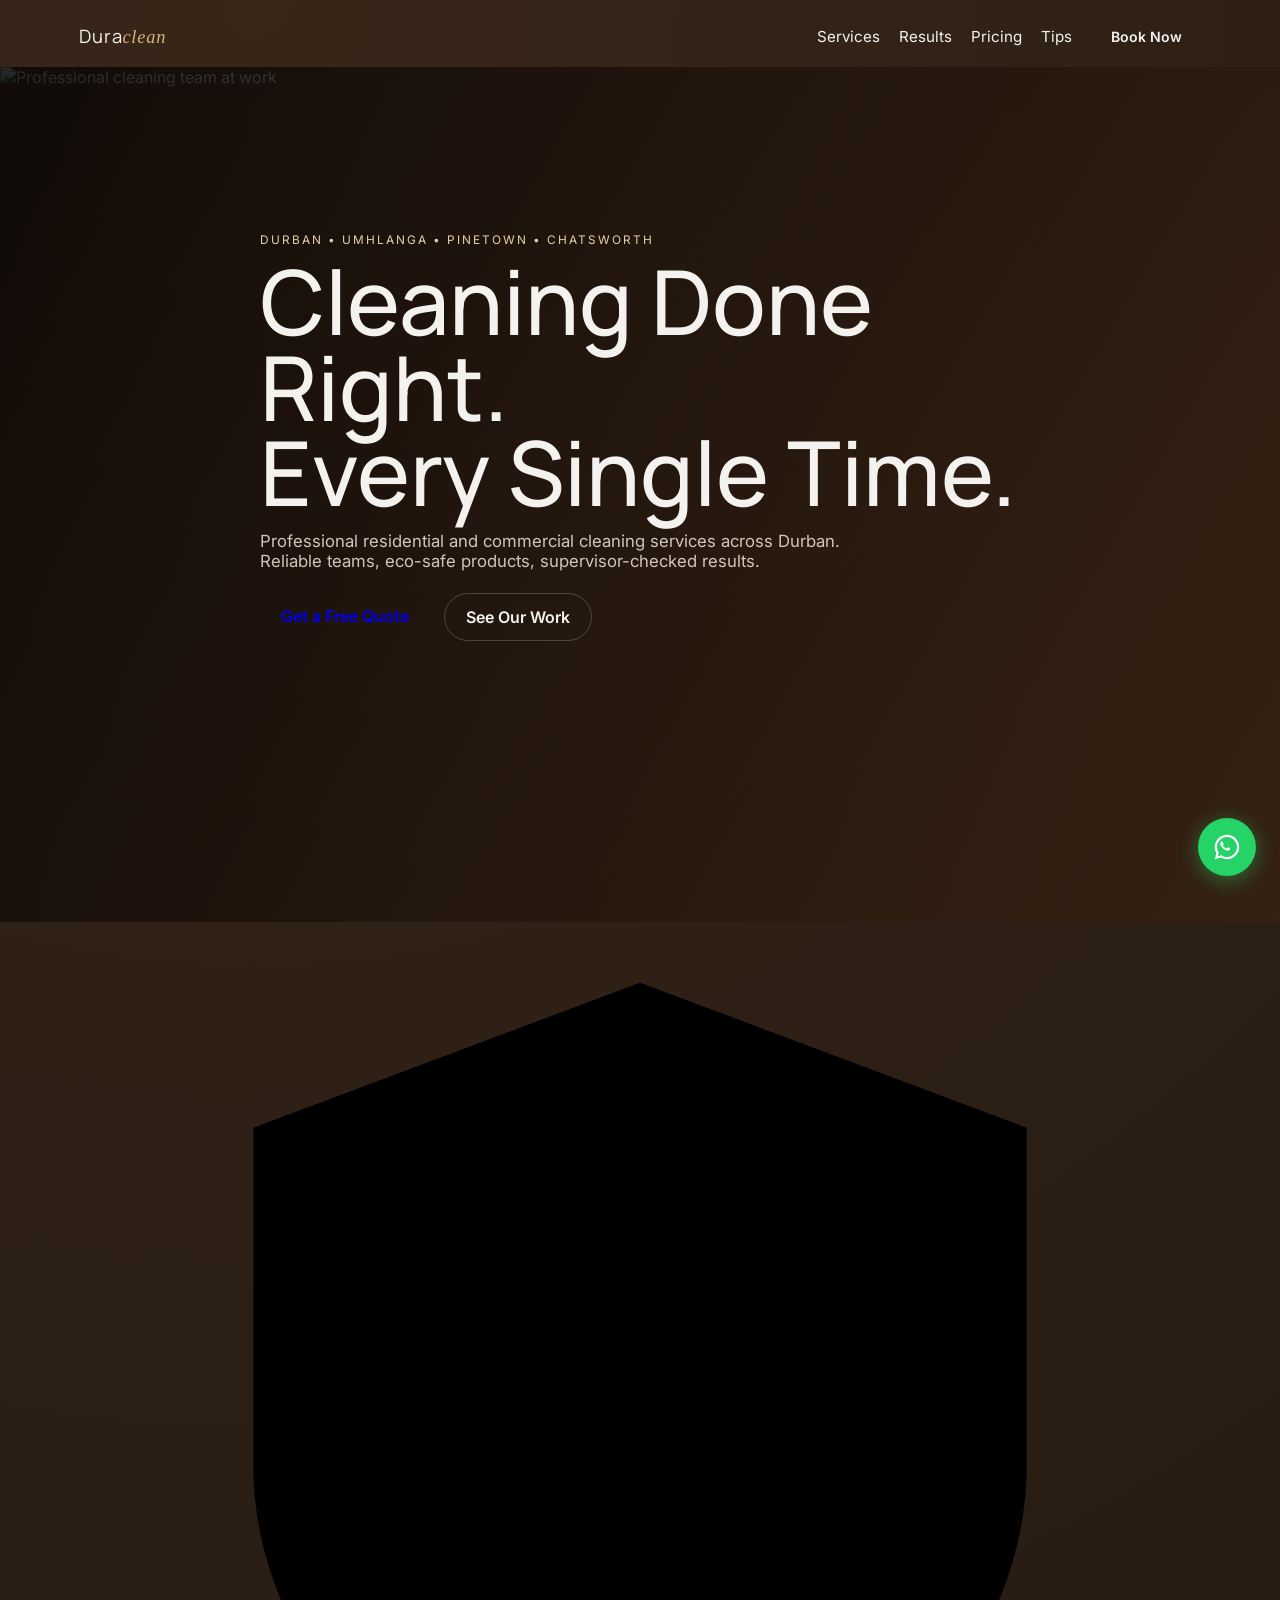
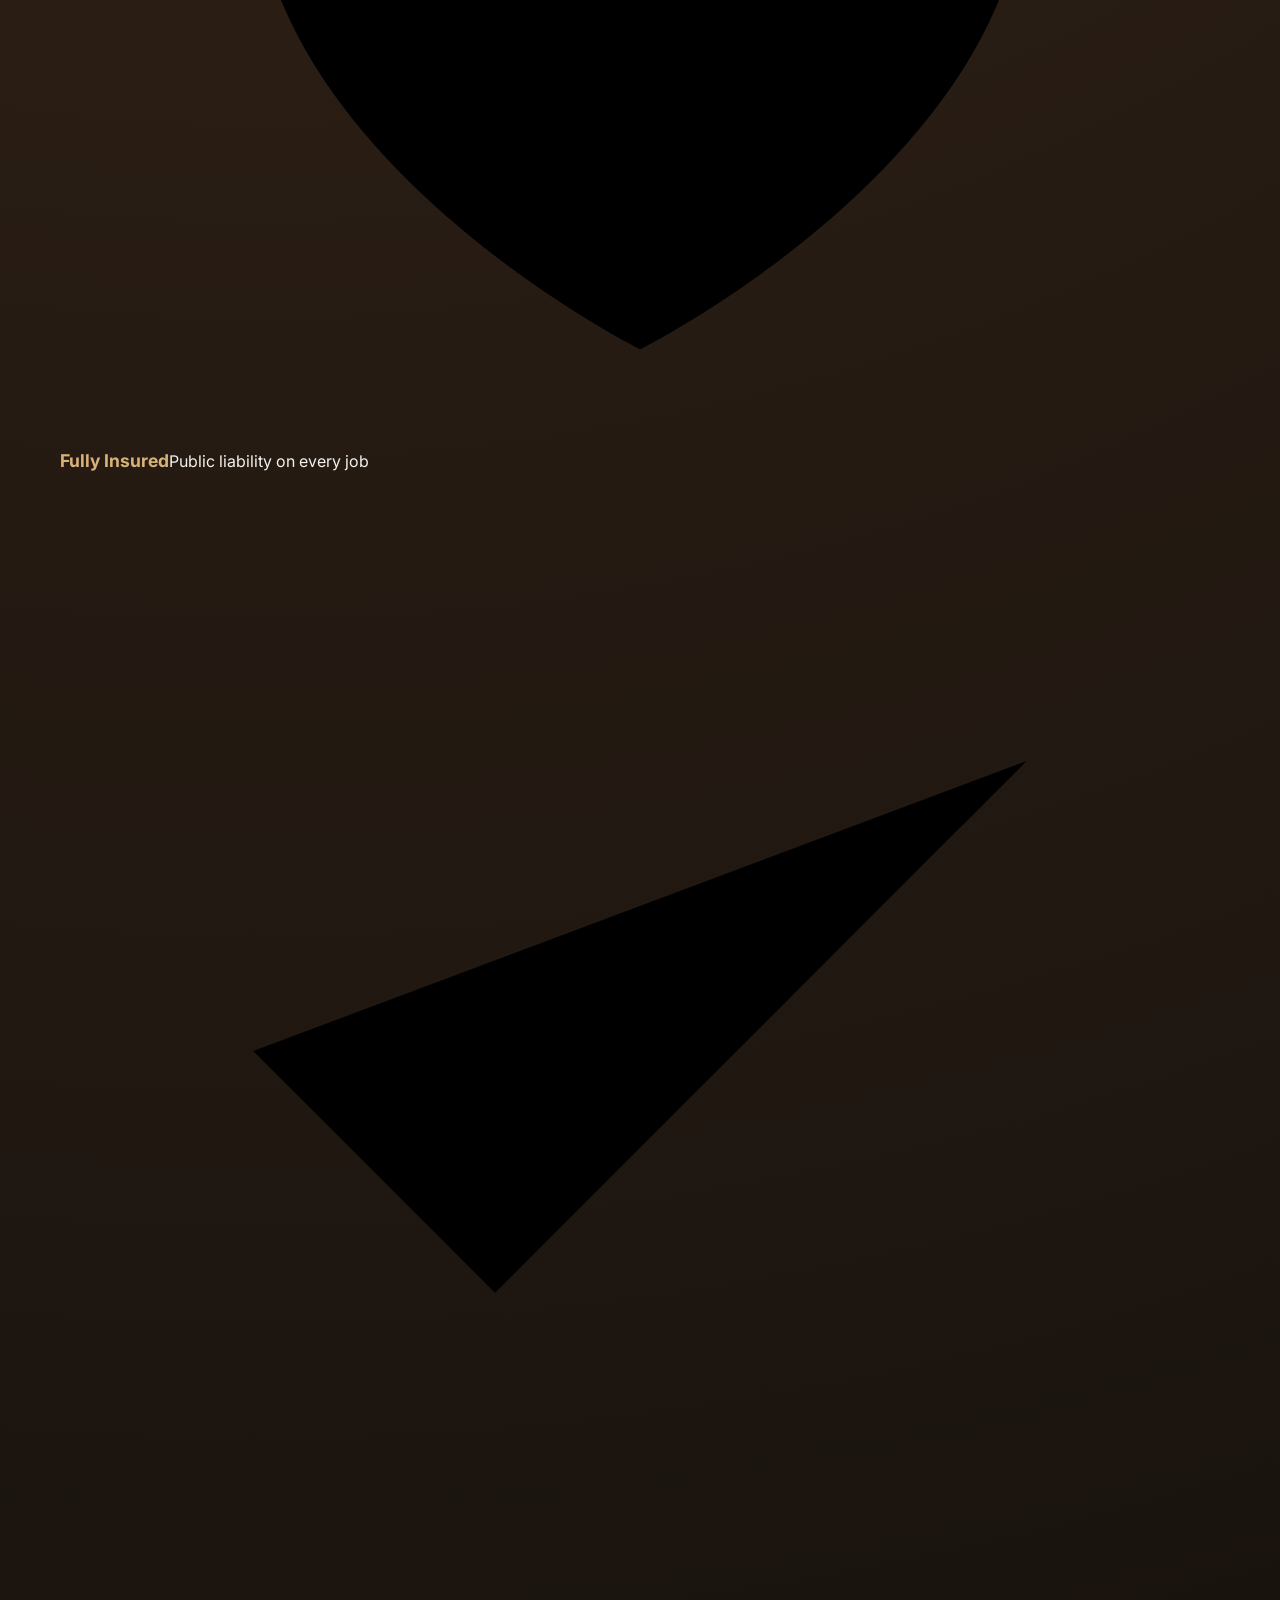
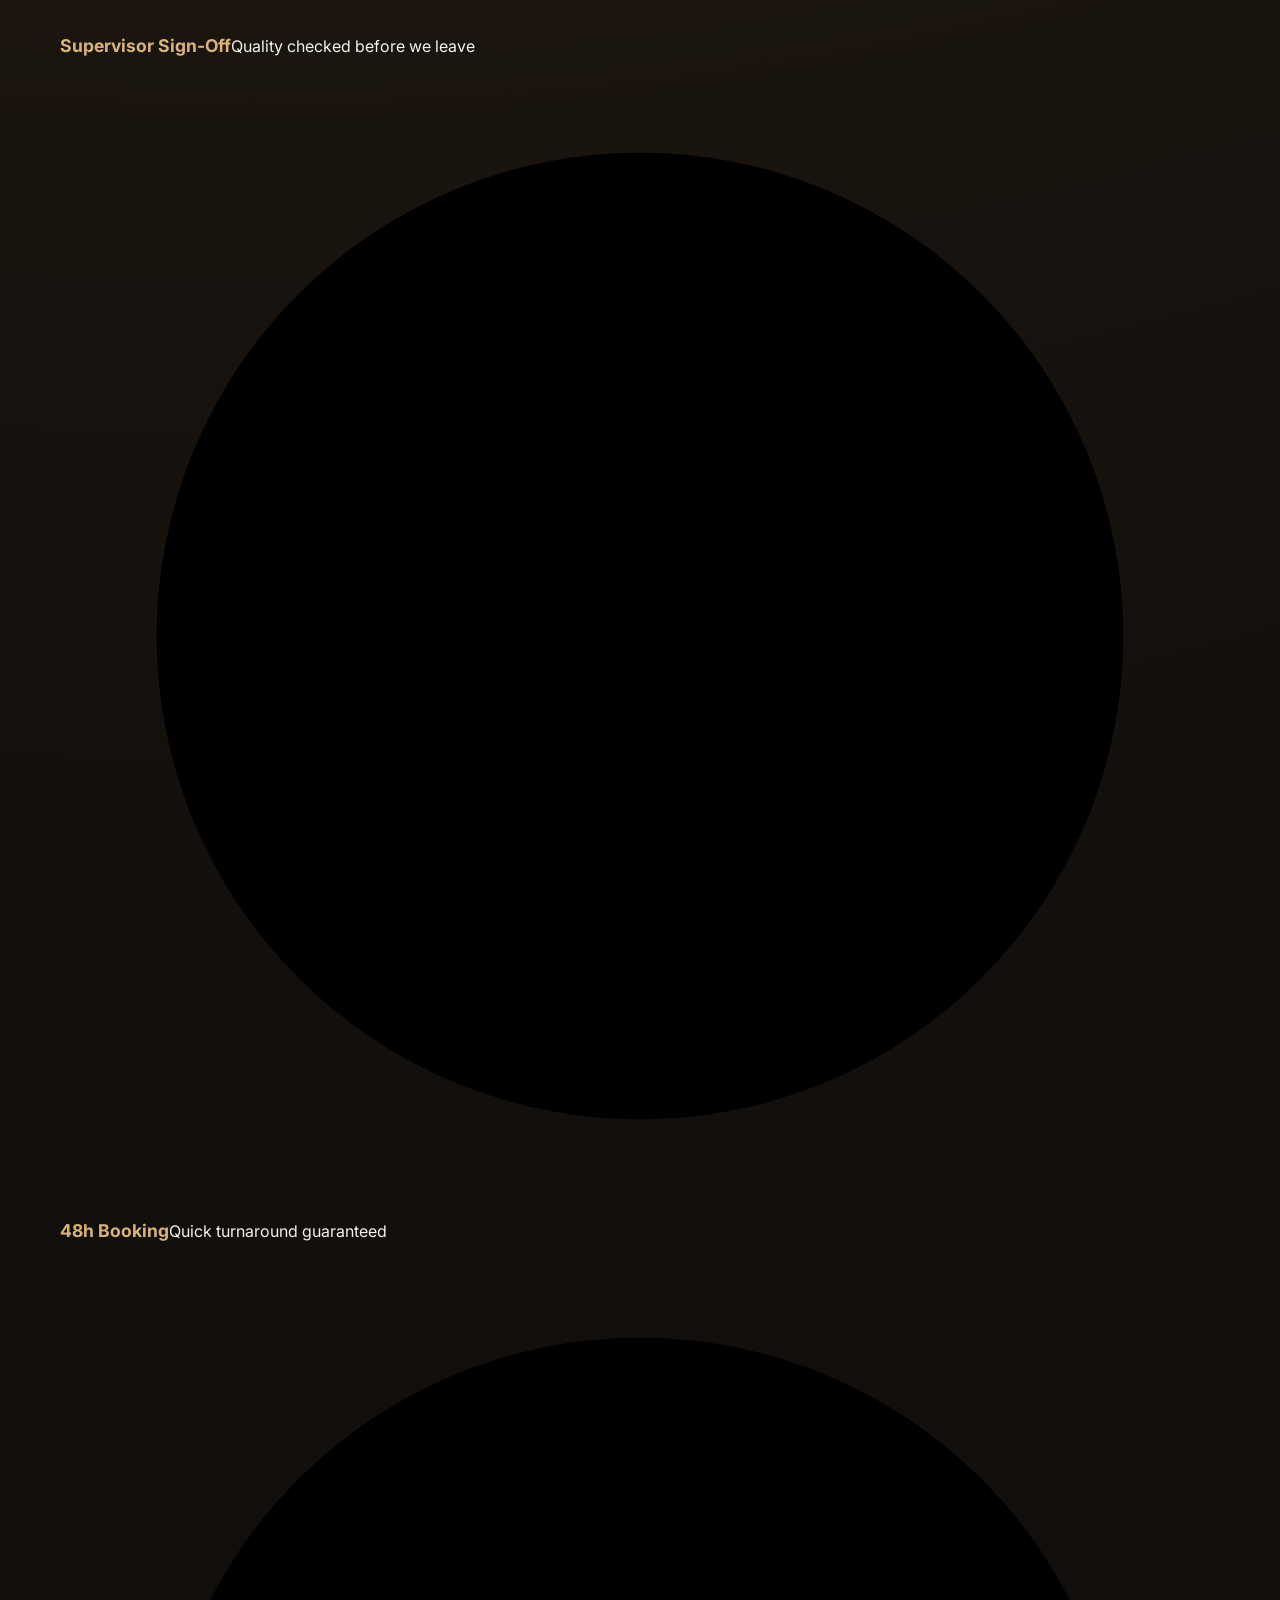
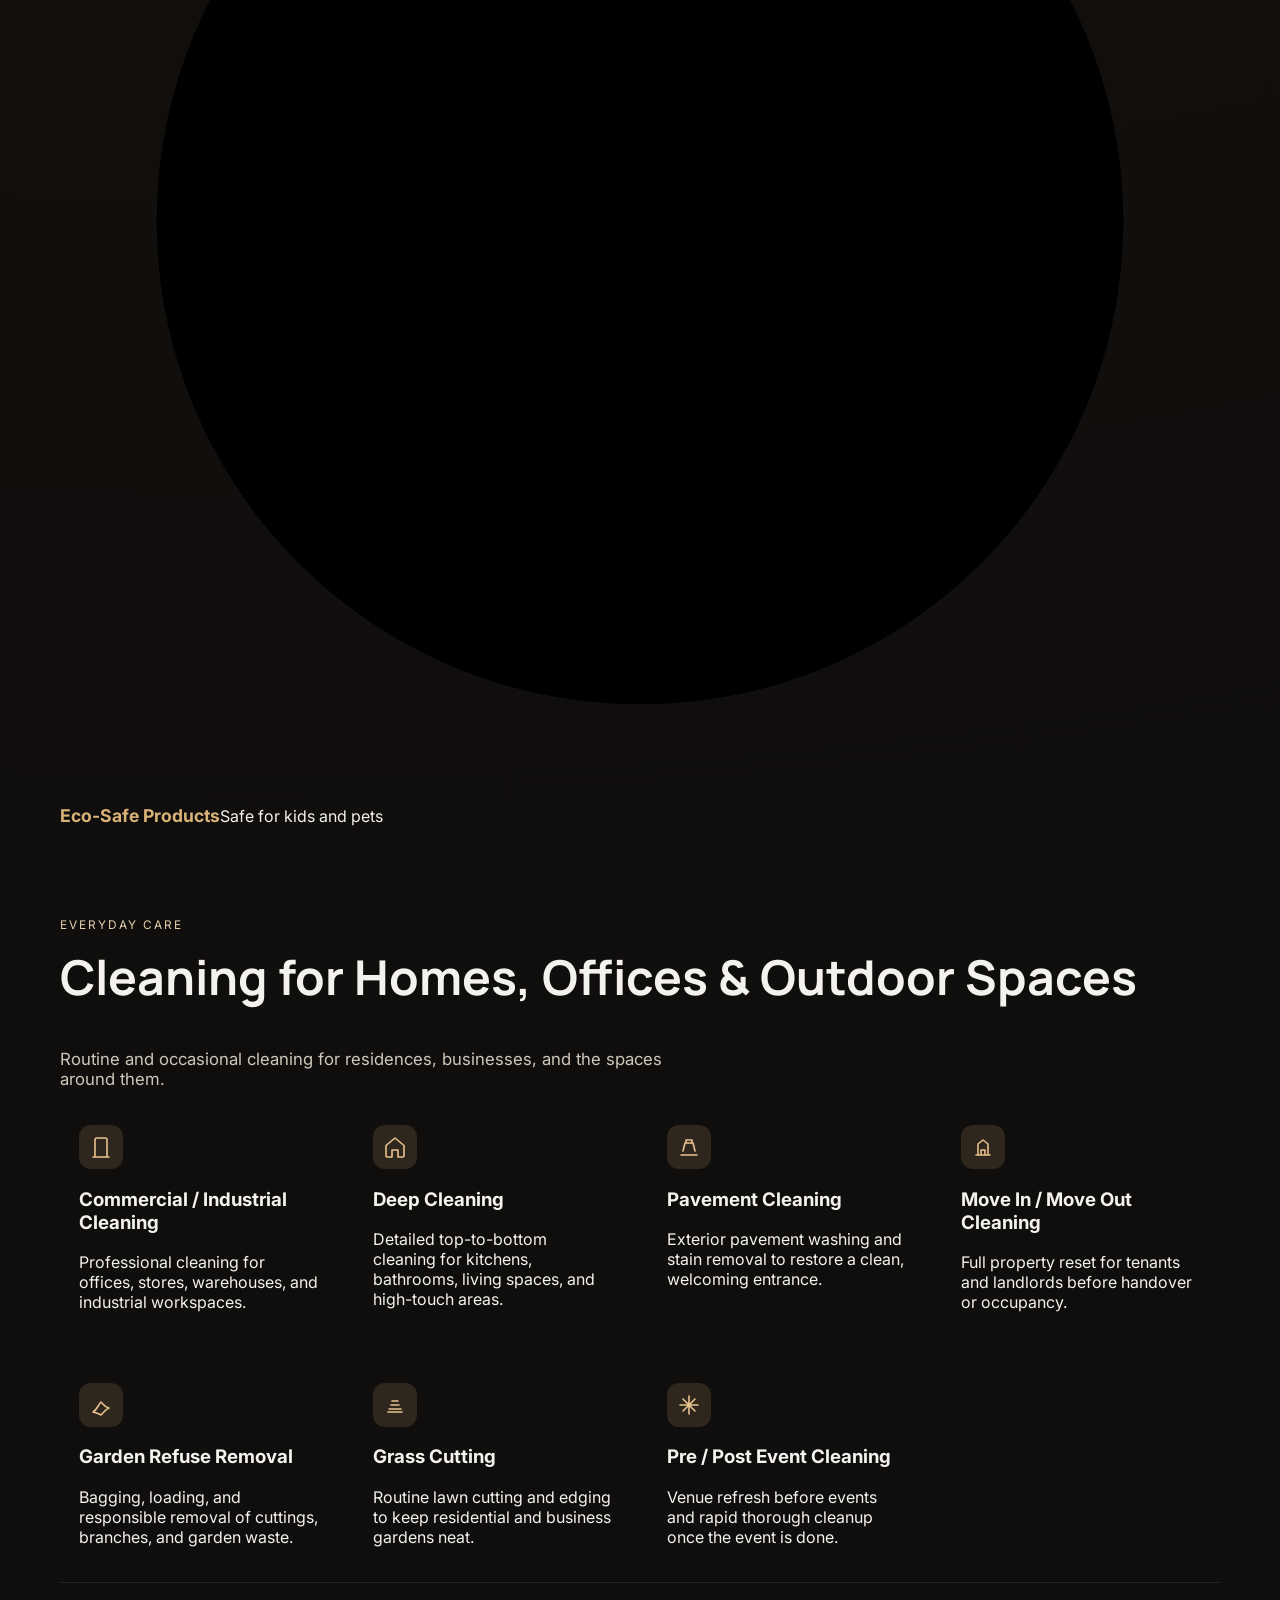
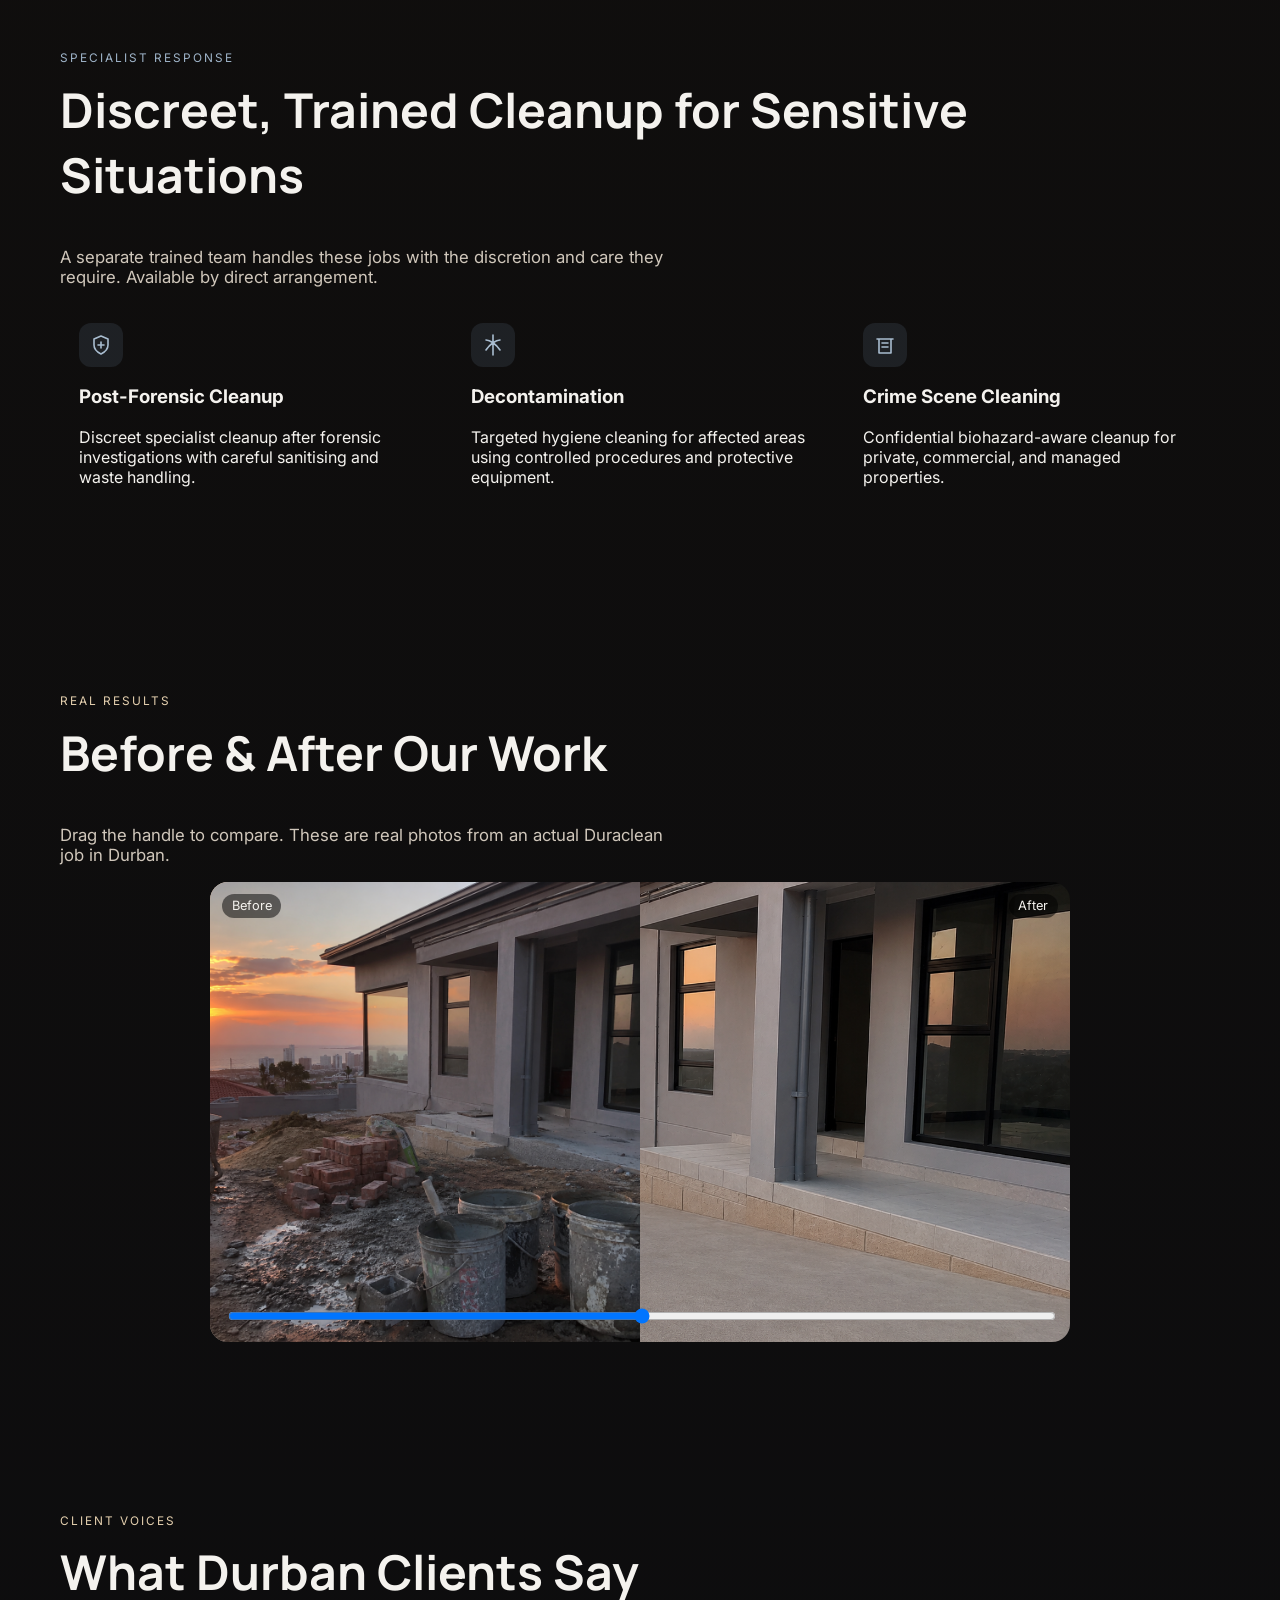
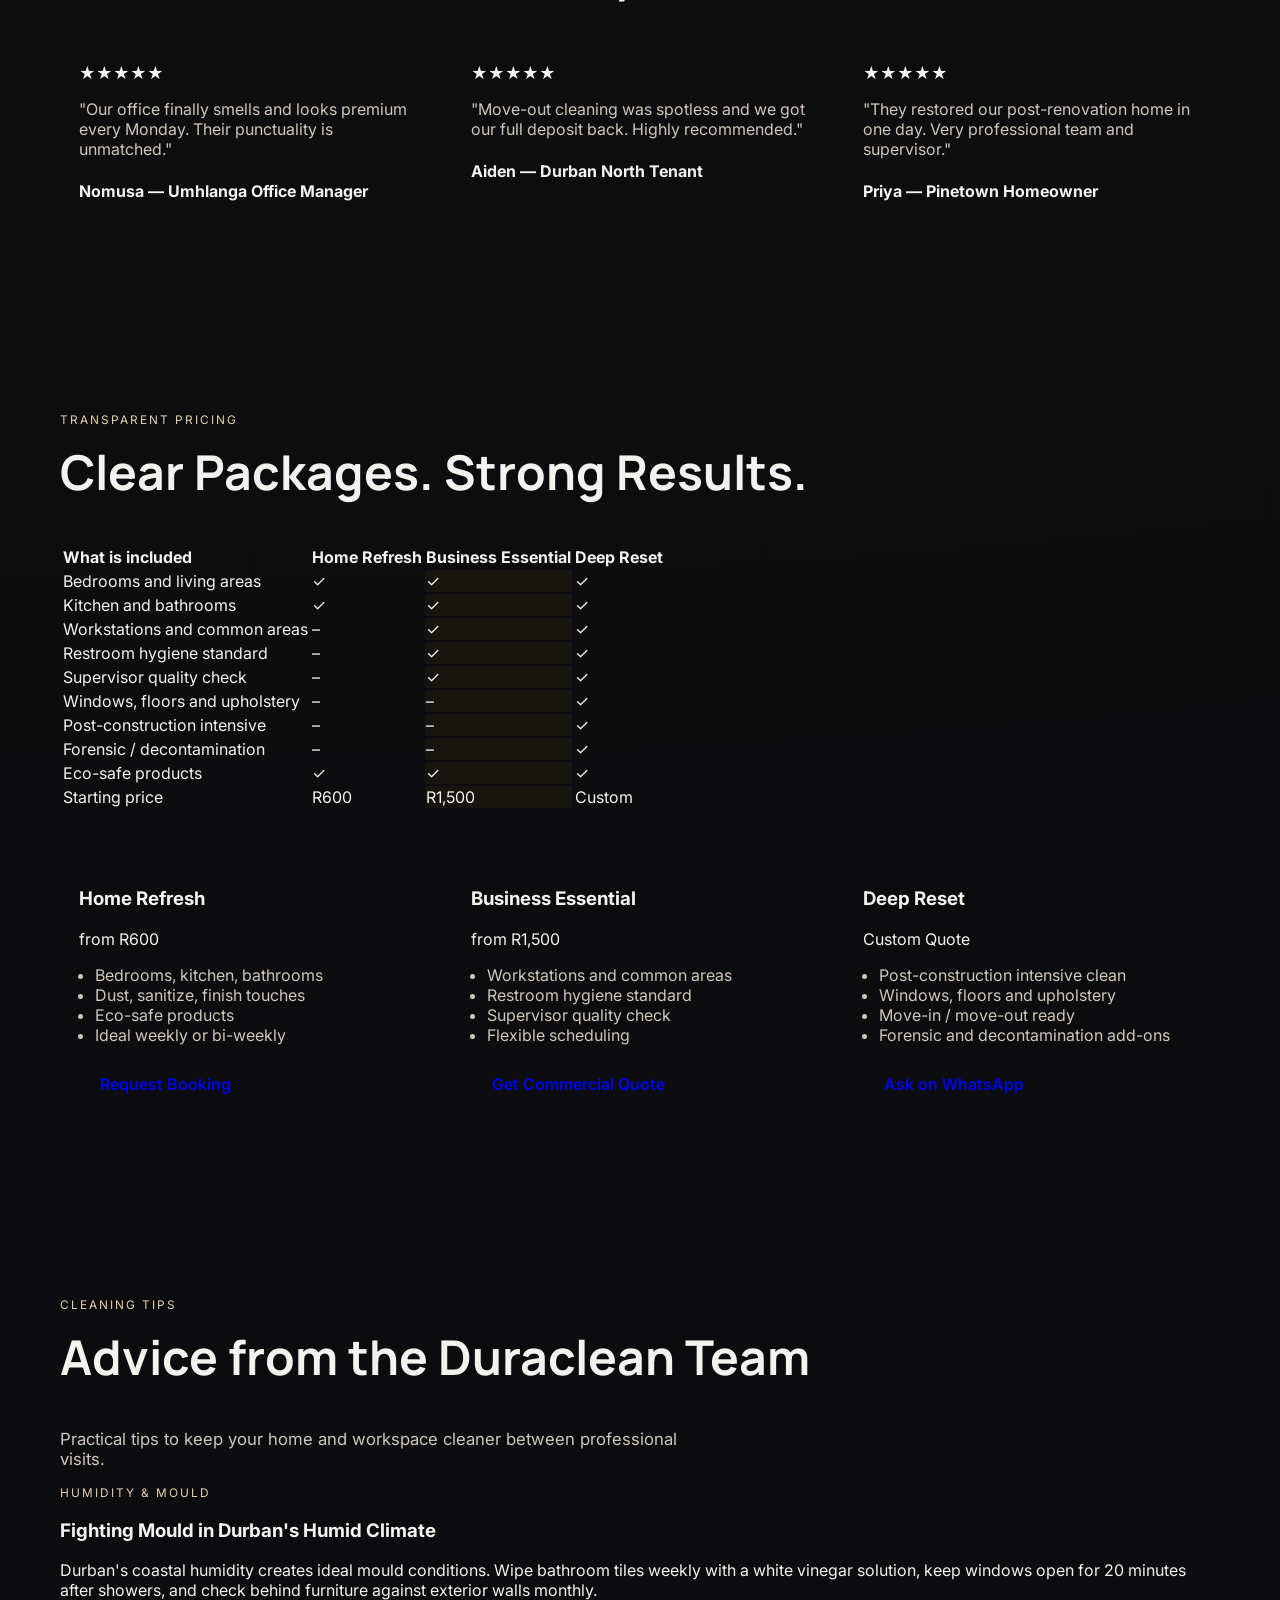
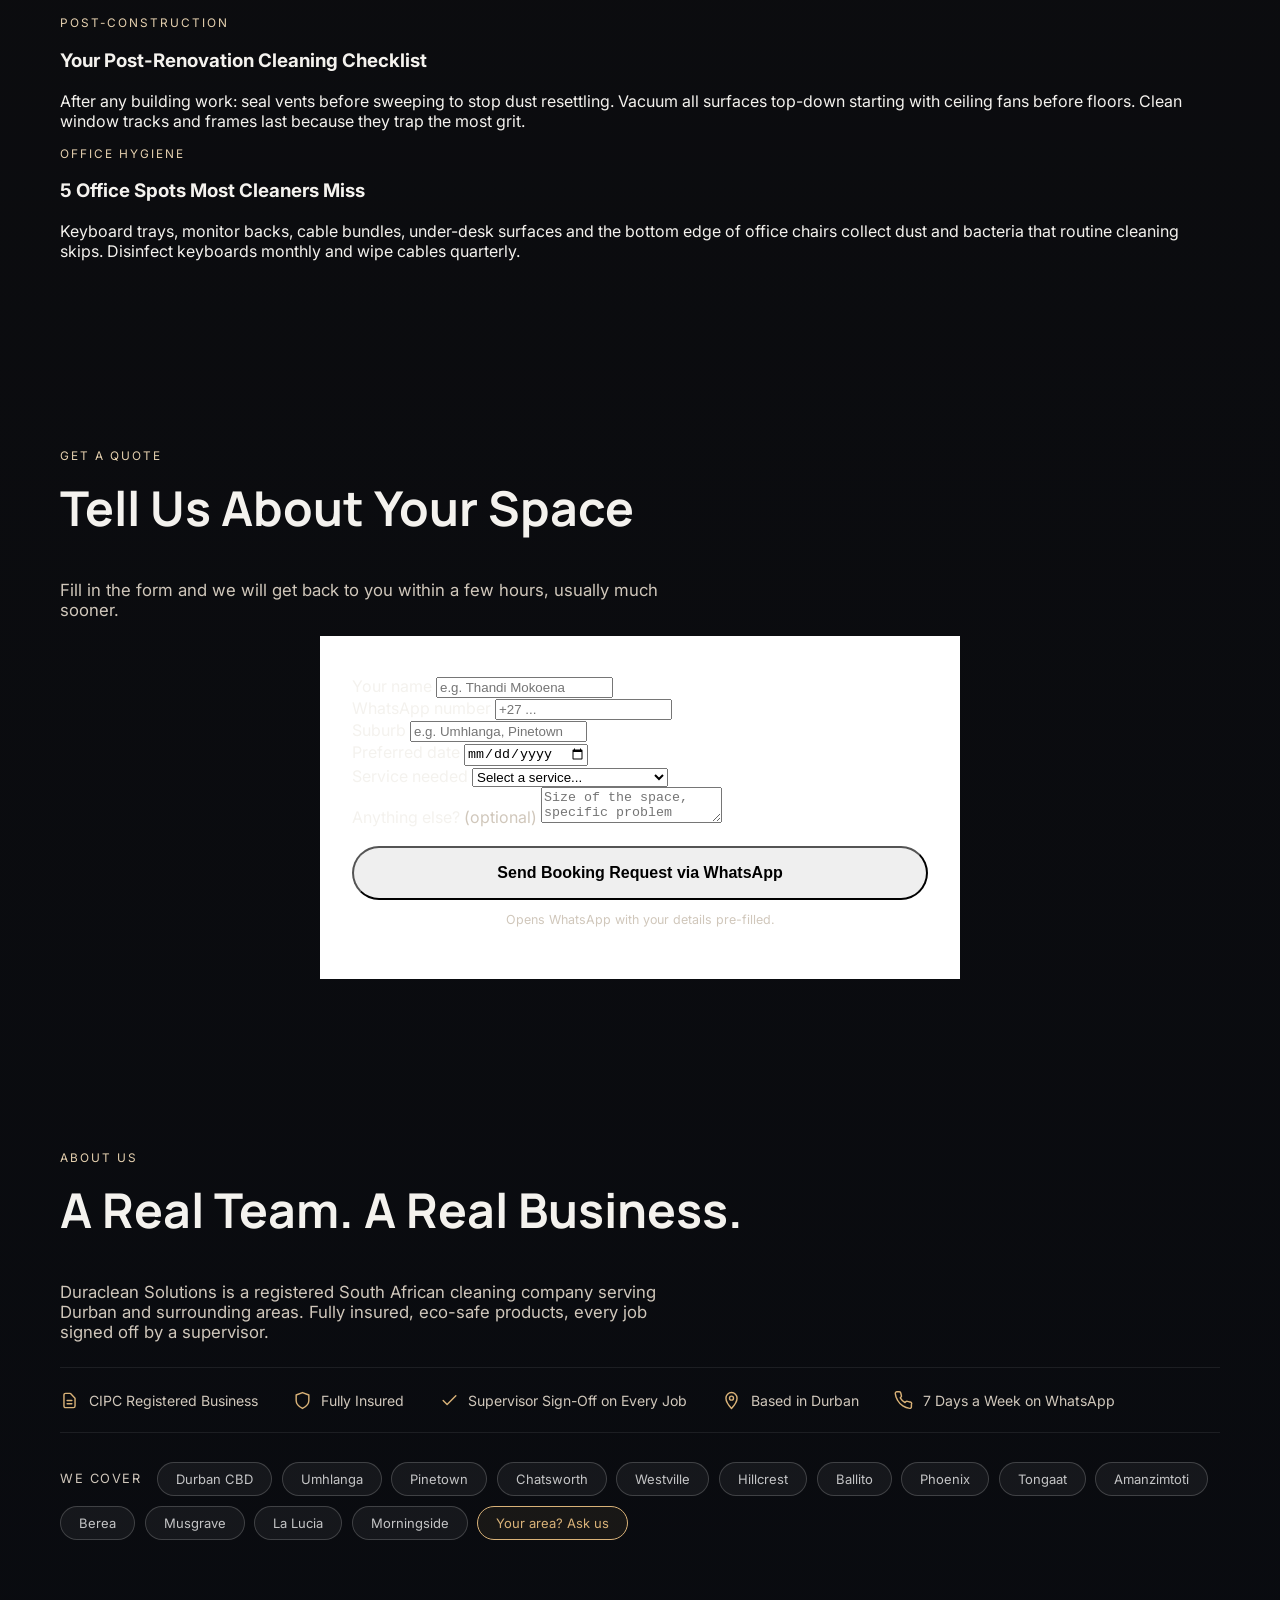
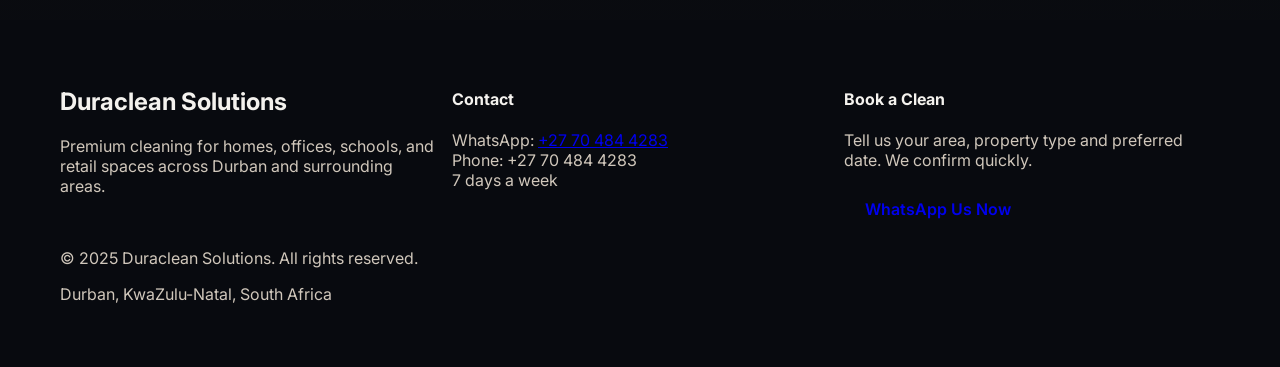
==== commit c9c17f50: "Update fmt.Println output from 'Hello' to 'Goodbye'" ====
--- a/index.html
+++ b/index.html
@@ -3,17 +3,16 @@
 <head>
   <meta charset="UTF-8" />
   <meta name="viewport" content="width=device-width, initial-scale=1.0" />
-  <title>Duraclean Solutions | Luxury Cleaning Services in Durban</title>
+  <title>Duraclean Solutions | Professional Cleaning Services in Durban</title>
   <meta name="description" content="Duraclean Solutions delivers premium residential and commercial cleaning in Durban, Umhlanga, Pinetown, and Chatsworth." />
   <link rel="preconnect" href="https://fonts.googleapis.com" />
   <link rel="preconnect" href="https://fonts.gstatic.com" crossorigin />
-  <link href="https://fonts.googleapis.com/css2?family=Inter:wght@300;400;500;600;700&family=Manrope:wght@300;400;500;600&family=Playfair+Display:ital,wght@0,500;0,700;1,600&family=Parisienne&display=swap" rel="stylesheet" />
+  <link href="https://fonts.googleapis.com/css2?family=Inter:wght@300;400;500;600;700&family=Manrope:wght@600;700;800&display=swap" rel="stylesheet" />
   <link rel="stylesheet" href="styles.css" />
 </head>
 <body>
-  <div class="noise"></div>
-
-  <!-- WhatsApp Chat Bubble -->
+
+  <!-- WhatsApp Bubble -->
   <div id="wa-bubble" style="position:fixed;bottom:24px;right:24px;z-index:999;font-family:inherit">
     <div id="wa-popup" style="display:none;margin-bottom:12px;background:#fff;border-radius:16px;box-shadow:0 8px 32px rgba(0,0,0,.18);width:280px;overflow:hidden">
       <div style="background:#25D366;padding:14px 16px;display:flex;align-items:center;gap:10px">
@@ -28,57 +27,78 @@
       </div>
       <div style="padding:16px;background:#ece5dd">
         <div style="background:#fff;border-radius:0 12px 12px 12px;padding:10px 14px;font-size:13px;color:#333;line-height:1.6;box-shadow:0 1px 2px rgba(0,0,0,.1)">
-          Hi there! &#128075; Welcome to Duraclean Solutions.<br><br>How can we help you today?
+          Hi there! Welcome to Duraclean Solutions.<br><br>How can we help you today?
           <p style="margin:4px 0 0;font-size:10px;color:#999;text-align:right">Duraclean &#10003;&#10003;</p>
         </div>
       </div>
       <div style="padding:12px 16px;display:flex;flex-direction:column;gap:8px;background:#fff">
-        <a href="https://wa.me/27704844283?text=Hi%20Duraclean%2C%20I%20need%20a%20residential%20cleaning%20quote." target="_blank" rel="noopener" style="background:#f0f0f0;border-radius:20px;padding:8px 14px;font-size:13px;color:#333;text-decoration:none;text-align:center">&#127968; Residential cleaning quote</a>
-        <a href="https://wa.me/27704844283?text=Hi%20Duraclean%2C%20I%20need%20a%20commercial%20cleaning%20quote." target="_blank" rel="noopener" style="background:#f0f0f0;border-radius:20px;padding:8px 14px;font-size:13px;color:#333;text-decoration:none;text-align:center">&#127970; Commercial / office cleaning</a>
-        <a href="https://wa.me/27704844283?text=Hi%20Duraclean%2C%20I%20need%20a%20specialist%20cleaning%20service." target="_blank" rel="noopener" style="background:#f0f0f0;border-radius:20px;padding:8px 14px;font-size:13px;color:#333;text-decoration:none;text-align:center">&#10024; Deep clean / specialist service</a>
+        <a href="https://wa.me/27704844283?text=Hi%20Duraclean%2C%20I%20need%20a%20residential%20cleaning%20quote." target="_blank" rel="noopener" style="background:#f0f0f0;border-radius:20px;padding:8px 14px;font-size:13px;color:#333;text-decoration:none;text-align:center">Residential cleaning quote</a>
+        <a href="https://wa.me/27704844283?text=Hi%20Duraclean%2C%20I%20need%20a%20commercial%20cleaning%20quote." target="_blank" rel="noopener" style="background:#f0f0f0;border-radius:20px;padding:8px 14px;font-size:13px;color:#333;text-decoration:none;text-align:center">Commercial / office cleaning</a>
+        <a href="https://wa.me/27704844283?text=Hi%20Duraclean%2C%20I%20need%20a%20specialist%20cleaning%20service." target="_blank" rel="noopener" style="background:#f0f0f0;border-radius:20px;padding:8px 14px;font-size:13px;color:#333;text-decoration:none;text-align:center">Deep clean / specialist service</a>
       </div>
     </div>
-    <button onclick="toggleWA()" id="wa-btn" aria-label="Chat with us on WhatsApp" style="width:58px;height:58px;border-radius:50%;background:#25D366;border:none;cursor:pointer;display:flex;align-items:center;justify-content:center;box-shadow:0 4px 20px rgba(37,211,102,.5);transition:transform .2s" onmouseover="this.style.transform='scale(1.1)'" onmouseout="this.style.transform='scale(1)'">
+    <button onclick="toggleWA()" id="wa-btn" aria-label="Chat on WhatsApp" style="width:58px;height:58px;border-radius:50%;background:#25D366;border:none;cursor:pointer;display:flex;align-items:center;justify-content:center;box-shadow:0 4px 20px rgba(37,211,102,.45);transition:transform .2s" onmouseover="this.style.transform='scale(1.1)'" onmouseout="this.style.transform='scale(1)'">
       <svg viewBox="0 0 32 32" width="30" height="30" fill="#fff"><path d="M19.11 17.26c-.27-.13-1.6-.79-1.85-.88-.25-.1-.43-.13-.61.13-.18.26-.7.88-.85 1.06-.16.18-.31.2-.58.07-.27-.13-1.12-.41-2.14-1.31-.79-.7-1.33-1.57-1.49-1.83-.16-.26-.02-.4.12-.53.12-.12.27-.31.4-.46.13-.16.18-.26.27-.43.09-.18.04-.33-.02-.46-.07-.13-.61-1.46-.84-2-.22-.52-.45-.45-.61-.46h-.52c-.18 0-.46.07-.7.33-.24.26-.91.89-.91 2.16 0 1.28.93 2.51 1.06 2.68.13.18 1.82 2.78 4.41 3.89.62.27 1.1.43 1.48.55.62.2 1.18.17 1.63.1.5-.07 1.6-.65 1.82-1.28.22-.63.22-1.17.16-1.28-.07-.12-.25-.18-.52-.31Z"/><path d="M16 3C8.84 3 3 8.84 3 16c0 2.29.6 4.51 1.75 6.47L3 29l6.72-1.72A12.94 12.94 0 0 0 16 29c7.16 0 13-5.84 13-13S23.16 3 16 3Zm0 23.67c-2.04 0-3.95-.6-5.55-1.64l-.4-.26-3.99 1.02 1.06-3.89-.26-.4A10.59 10.59 0 0 1 5.33 16c0-5.88 4.79-10.67 10.67-10.67S26.67 10.12 26.67 16 21.88 26.67 16 26.67Z"/></svg>
     </button>
   </div>
 
-  <header class="hero" data-parallax="0.25">
-    <img class="hero-bg" src="https://images.unsplash.com/photo-1600566753151-384129cf4e3e?auto=format&fit=crop&w=2000&q=80" alt="Professional South African cleaning team preparing a luxury living space" />
-    <div class="hero-overlay"></div>
-
-    <nav class="nav container glass reveal">
-      <div class="logo">Duraclean <span>Solutions</span></div>
-      <button class="menu-toggle" aria-expanded="false" aria-controls="menuPanel" aria-label="Open menu"><span></span><span></span></button>
+  <!-- NAV -->
+  <div class="nav-wrap">
+    <nav class="nav container">
+      <div class="logo">Dura<span>clean</span></div>
+      <button class="menu-toggle" aria-expanded="false" aria-controls="menuPanel" aria-label="Open menu">
+        <span></span><span></span><span></span>
+      </button>
       <div id="menuPanel" class="nav-links">
         <a href="#services">Services</a>
         <a href="#proof">Results</a>
         <a href="#pricing">Pricing</a>
         <a href="#blog">Tips</a>
-        <a href="#book" class="btn btn-outline">Book Now</a>
+        <a href="#book" class="btn btn-primary" style="padding:.55rem 1.2rem;font-size:.88rem">Book Now</a>
       </div>
     </nav>
-
-    <div class="hero-content container reveal delay-1">
+  </div>
+
+  <!-- HERO -->
+  <header class="hero">
+    <img class="hero-bg" src="https://images.unsplash.com/photo-1581578731548-c64695cc6952?auto=format&fit=crop&w=2000&q=80" alt="Professional cleaning team at work" />
+    <div class="hero-overlay"></div>
+    <div class="hero-content container reveal">
       <p class="eyebrow">Durban &bull; Umhlanga &bull; Pinetown &bull; Chatsworth</p>
-      <h1>Where Precision <em>Meets</em> Calm.</h1>
-      <p class="signature">crafted care for homes &amp; workspaces</p>
-      <p class="subtitle">A premium, reliable cleaning experience for residences and businesses&mdash;with eco-safe products, punctual teams, and uncompromising detail.</p>
+      <h1>Cleaning Done <span>Right.</span><br>Every Single Time.</h1>
+      <p class="subtitle">Professional residential and commercial cleaning services across Durban. Reliable teams, eco-safe products, supervisor-checked results.</p>
       <div class="hero-actions">
-        <a href="#pricing" class="btn btn-gold">Get Instant Quote Guide</a>
-        <a href="#proof" class="btn btn-ghost">See Real Results</a>
+        <a href="#book" class="btn btn-primary">Get a Free Quote</a>
+        <a href="#proof" class="btn btn-outline">See Our Work</a>
       </div>
     </div>
   </header>
 
+  <!-- TRUST BAR -->
+  <div class="trustbar">
+    <div class="trustbar-inner container">
+      <div class="trustbar-item">
+        <svg viewBox="0 0 24 24" stroke-width="1.8" stroke-linecap="round" stroke-linejoin="round"><path d="M12 22s8-4 8-10V5l-8-3-8 3v7c0 6 8 10 8 10z"/></svg>
+        <div><strong>Fully Insured</strong><span>Public liability on every job</span></div>
+      </div>
+      <div class="trustbar-item">
+        <svg viewBox="0 0 24 24" stroke-width="1.8" stroke-linecap="round" stroke-linejoin="round"><path d="M20 6 9 17l-5-5"/></svg>
+        <div><strong>Supervisor Sign-Off</strong><span>Quality checked before we leave</span></div>
+      </div>
+      <div class="trustbar-item">
+        <svg viewBox="0 0 24 24" stroke-width="1.8" stroke-linecap="round" stroke-linejoin="round"><circle cx="12" cy="12" r="10"/><path d="M12 6v6l4 2"/></svg>
+        <div><strong>48h Booking</strong><span>Quick turnaround guaranteed</span></div>
+      </div>
+      <div class="trustbar-item">
+        <svg viewBox="0 0 24 24" stroke-width="1.8" stroke-linecap="round" stroke-linejoin="round"><path d="M12 2a10 10 0 1 0 0 20A10 10 0 0 0 12 2z"/><path d="M8 12s1.5 2 4 2 4-2 4-2"/><path d="M9 9h.01M15 9h.01"/></svg>
+        <div><strong>Eco-Safe Products</strong><span>Safe for kids and pets</span></div>
+      </div>
+    </div>
+  </div>
+
   <main>
-    <section class="trustbar container reveal">
-      <article><strong>48h</strong><p>Quick booking turnaround</p></article>
-      <article><strong>Eco-Safe</strong><p>Family and workspace friendly products</p></article>
-      <article><strong>Checklist QA</strong><p>Supervisor quality verification</p></article>
-      <article><strong>Insured Team</strong><p>Reliable, vetted professionals</p></article>
-    </section>
-
+
+    <!-- EVERYDAY SERVICES -->
     <section id="services" class="section container">
       <div class="section-heading reveal">
         <p class="eyebrow">Everyday Care</p>
@@ -86,42 +106,82 @@
         <p class="subtitle">Routine and occasional cleaning for residences, businesses, and the spaces around them.</p>
       </div>
       <div class="cards">
-        <article class="card glass reveal delay-1"><div class="icon-wrap"><svg viewBox="0 0 24 24" aria-hidden="true"><path d="M4 22h16M6 22V5a2 2 0 0 1 2-2h8a2 2 0 0 1 2 2v17"/></svg></div><h3>Commercial / Industrial Cleaning</h3><p>Professional cleaning for offices, stores, warehouses, and industrial workspaces.</p></article>
-        <article class="card glass reveal delay-2"><div class="icon-wrap"><svg viewBox="0 0 24 24" aria-hidden="true"><path d="M3 10.5 12 3l9 7.5V21a1 1 0 0 1-1 1h-5v-7H9v7H4a1 1 0 0 1-1-1z"/></svg></div><h3>Deep Cleaning</h3><p>Detailed top-to-bottom cleaning for kitchens, bathrooms, living spaces, and high-touch areas.</p></article>
-        <article class="card glass reveal delay-3"><div class="icon-wrap"><svg viewBox="0 0 24 24" aria-hidden="true"><path d="M4 20h16M6 16l2-8h8l2 8M9 8V5h6v3"/></svg></div><h3>Pavement Cleaning</h3><p>Exterior pavement washing and stain removal to restore a clean, welcoming entrance.</p></article>
-        <article class="card glass reveal delay-1"><div class="icon-wrap"><svg viewBox="0 0 24 24" aria-hidden="true"><path d="M5 20h14M7 20V9l5-4 5 4v11M10 20v-5h4v5"/></svg></div><h3>Move In / Move Out Tenant Cleaning</h3><p>Full property reset for tenants and landlords before handover or occupancy.</p></article>
-        <article class="card glass reveal delay-2"><div class="icon-wrap"><svg viewBox="0 0 24 24" aria-hidden="true"><path d="M4 19c4-2 5-7 8-10 2 2 3 5 8 6-3 1-5 4-8 7-3-2-5-2-8-3z"/></svg></div><h3>Garden Refuse Collection &amp; Removal</h3><p>Bagging, loading, and responsible removal of grass cuttings, branches, and garden waste.</p></article>
-        <article class="card glass reveal delay-3"><div class="icon-wrap"><svg viewBox="0 0 24 24" aria-hidden="true"><path d="M5 19h14M6 16h12M8 12h8M9 8h6"/></svg></div><h3>Grass Cutting</h3><p>Routine lawn cutting and edging to keep residential and business gardens neat.</p></article>
-        <article class="card glass reveal delay-1"><div class="icon-wrap"><svg viewBox="0 0 24 24" aria-hidden="true"><path d="M12 3v18M3 12h18M6 6l12 12M18 6 6 18"/></svg></div><h3>Pre / Post Event Cleaning</h3><p>Venue setup refresh before events and rapid, thorough cleanup once events are done.</p></article>
-      </div>
-    </section>
-
-    <section id="specialist" class="section container specialist-band">
-      <div class="section-heading reveal">
-        <p class="eyebrow specialist-eyebrow">Specialist Response</p>
-        <h2>Discreet, Trained Cleanup for Sensitive Situations</h2>
-        <p class="subtitle">A separate, trained team handles these jobs with the discretion and care they require. Available by direct arrangement.</p>
-      </div>
-      <div class="cards">
-        <article class="card glass specialist-card reveal delay-1"><div class="icon-wrap specialist-icon"><svg viewBox="0 0 24 24" aria-hidden="true"><path d="M12 3 5 6v6c0 4 3 7 7 9 4-2 7-5 7-9V6zM9 12h6M12 9v6"/></svg></div><h3>Post-Forensic Cleanup</h3><p>Discreet specialist cleanup after forensic investigations, with careful sanitising and waste handling.</p></article>
-        <article class="card glass specialist-card reveal delay-2"><div class="icon-wrap specialist-icon"><svg viewBox="0 0 24 24" aria-hidden="true"><path d="M12 2v20M5 7c4 0 10 4 14 10M19 7C15 7 9 11 5 17"/></svg></div><h3>Decontamination</h3><p>Targeted hygiene cleaning for affected areas using controlled procedures and protective equipment.</p></article>
-        <article class="card glass specialist-card reveal delay-3"><div class="icon-wrap specialist-icon"><svg viewBox="0 0 24 24" aria-hidden="true"><path d="M4 6h16M6 6v14h12V6M9 10h6M9 14h6"/></svg></div><h3>Crime Scene Cleaning</h3><p>Confidential biohazard-aware cleanup support for private, commercial, and managed properties.</p></article>
-      </div>
-    </section>
-
-    <section id="proof" class="section visual-band" data-parallax="0.18">
-      <img src="https://images.unsplash.com/photo-1581578731548-c64695cc6952?auto=format&fit=crop&w=1800&q=80" alt="Professional cleaners preparing supplies" />
-      <div class="overlay"></div>
+        <article class="card reveal delay-1">
+          <div class="icon-wrap"><svg viewBox="0 0 24 24" stroke-width="1.6" stroke-linecap="round" stroke-linejoin="round"><path d="M4 22h16M6 22V5a2 2 0 0 1 2-2h8a2 2 0 0 1 2 2v17"/></svg></div>
+          <h3>Commercial / Industrial Cleaning</h3>
+          <p>Professional cleaning for offices, stores, warehouses, and industrial workspaces.</p>
+        </article>
+        <article class="card reveal delay-2">
+          <div class="icon-wrap"><svg viewBox="0 0 24 24" stroke-width="1.6" stroke-linecap="round" stroke-linejoin="round"><path d="M3 10.5 12 3l9 7.5V21a1 1 0 0 1-1 1h-5v-7H9v7H4a1 1 0 0 1-1-1z"/></svg></div>
+          <h3>Deep Cleaning</h3>
+          <p>Detailed top-to-bottom cleaning for kitchens, bathrooms, living spaces, and high-touch areas.</p>
+        </article>
+        <article class="card reveal delay-3">
+          <div class="icon-wrap"><svg viewBox="0 0 24 24" stroke-width="1.6" stroke-linecap="round" stroke-linejoin="round"><path d="M4 20h16M6 16l2-8h8l2 8M9 8V5h6v3"/></svg></div>
+          <h3>Pavement Cleaning</h3>
+          <p>Exterior pavement washing and stain removal to restore a clean, welcoming entrance.</p>
+        </article>
+        <article class="card reveal delay-1">
+          <div class="icon-wrap"><svg viewBox="0 0 24 24" stroke-width="1.6" stroke-linecap="round" stroke-linejoin="round"><path d="M5 20h14M7 20V9l5-4 5 4v11M10 20v-5h4v5"/></svg></div>
+          <h3>Move In / Move Out Cleaning</h3>
+          <p>Full property reset for tenants and landlords before handover or occupancy.</p>
+        </article>
+        <article class="card reveal delay-2">
+          <div class="icon-wrap"><svg viewBox="0 0 24 24" stroke-width="1.6" stroke-linecap="round" stroke-linejoin="round"><path d="M4 19c4-2 5-7 8-10 2 2 3 5 8 6-3 1-5 4-8 7-3-2-5-2-8-3z"/></svg></div>
+          <h3>Garden Refuse Removal</h3>
+          <p>Bagging, loading, and responsible removal of cuttings, branches, and garden waste.</p>
+        </article>
+        <article class="card reveal delay-3">
+          <div class="icon-wrap"><svg viewBox="0 0 24 24" stroke-width="1.6" stroke-linecap="round" stroke-linejoin="round"><path d="M5 19h14M6 16h12M8 12h8M9 8h6"/></svg></div>
+          <h3>Grass Cutting</h3>
+          <p>Routine lawn cutting and edging to keep residential and business gardens neat.</p>
+        </article>
+        <article class="card reveal delay-1">
+          <div class="icon-wrap"><svg viewBox="0 0 24 24" stroke-width="1.6" stroke-linecap="round" stroke-linejoin="round"><path d="M12 3v18M3 12h18M6 6l12 12M18 6 6 18"/></svg></div>
+          <h3>Pre / Post Event Cleaning</h3>
+          <p>Venue refresh before events and rapid thorough cleanup once the event is done.</p>
+        </article>
+      </div>
+
+      <!-- SPECIALIST TIER -->
+      <div class="specialist-band">
+        <div class="section-heading reveal">
+          <p class="eyebrow specialist-eyebrow">Specialist Response</p>
+          <h2>Discreet, Trained Cleanup for Sensitive Situations</h2>
+          <p class="subtitle">A separate trained team handles these jobs with the discretion and care they require. Available by direct arrangement.</p>
+        </div>
+        <div class="cards">
+          <article class="card specialist-card reveal delay-1">
+            <div class="icon-wrap specialist-icon"><svg viewBox="0 0 24 24" stroke-width="1.6" stroke-linecap="round" stroke-linejoin="round"><path d="M12 3 5 6v6c0 4 3 7 7 9 4-2 7-5 7-9V6zM9 12h6M12 9v6"/></svg></div>
+            <h3>Post-Forensic Cleanup</h3>
+            <p>Discreet specialist cleanup after forensic investigations with careful sanitising and waste handling.</p>
+          </article>
+          <article class="card specialist-card reveal delay-2">
+            <div class="icon-wrap specialist-icon"><svg viewBox="0 0 24 24" stroke-width="1.6" stroke-linecap="round" stroke-linejoin="round"><path d="M12 2v20M5 7c4 0 10 4 14 10M19 7C15 7 9 11 5 17"/></svg></div>
+            <h3>Decontamination</h3>
+            <p>Targeted hygiene cleaning for affected areas using controlled procedures and protective equipment.</p>
+          </article>
+          <article class="card specialist-card reveal delay-3">
+            <div class="icon-wrap specialist-icon"><svg viewBox="0 0 24 24" stroke-width="1.6" stroke-linecap="round" stroke-linejoin="round"><path d="M4 6h16M6 6v14h12V6M9 10h6M9 14h6"/></svg></div>
+            <h3>Crime Scene Cleaning</h3>
+            <p>Confidential biohazard-aware cleanup for private, commercial, and managed properties.</p>
+          </article>
+        </div>
+      </div>
+    </section>
+
+    <!-- BEFORE / AFTER -->
+    <section id="proof" class="section section-alt">
       <div class="container">
-        <div class="section-heading reveal">
-          <p class="eyebrow">Before / After</p>
-          <h2>Visible Transformation You Can Trust</h2>
-          <p class="subtitle">Drag the handle to compare before and after our service.</p>
-        </div>
-        <div class="ba-slider glass reveal">
-          <img src="assets/before-after/after.jpg.png" alt="After: clean patio and exterior after Duraclean post-construction cleanup" />
+        <div class="section-heading reveal center">
+          <p class="eyebrow">Real Results</p>
+          <h2>Before &amp; After Our Work</h2>
+          <p class="subtitle">Drag the handle to compare. These are real photos from an actual Duraclean job in Durban.</p>
+        </div>
+        <div class="ba-slider reveal" style="max-width:860px;margin:0 auto">
+          <img src="assets/before-after/after.jpg.png" alt="After: clean patio after Duraclean post-construction cleanup" />
           <div class="before-wrap" style="width:50%">
-            <img src="assets/before-after/before.jpg.png" alt="Before: construction rubble, buckets, and residue before cleanup" />
+            <img src="assets/before-after/before.jpg.png" alt="Before: construction site before cleanup" />
           </div>
           <input type="range" min="0" max="100" value="50" class="ba-range" aria-label="Compare before and after" />
           <div class="ba-label before">Before</div>
@@ -130,160 +190,205 @@
       </div>
     </section>
 
+    <!-- TESTIMONIALS -->
     <section class="section container">
-      <div class="section-heading reveal">
+      <div class="section-heading reveal center">
         <p class="eyebrow">Client Voices</p>
-        <h2>Real Testimonials from Durban Clients</h2>
+        <h2>What Durban Clients Say</h2>
       </div>
       <div class="testimonials">
-        <article class="glass reveal delay-1"><p>&#8220;Our office finally smells and looks premium every Monday. Their punctuality is unmatched.&#8221;</p><h4>&mdash; Nomusa, Umhlanga Office Manager</h4></article>
-        <article class="glass reveal delay-2"><p>&#8220;Move-out cleaning was spotless, and we got our full deposit back. Highly recommended.&#8221;</p><h4>&mdash; Aiden, Durban North Tenant</h4></article>
-        <article class="glass reveal delay-3"><p>&#8220;They restored our post-renovation home in one day. Very professional team and supervisor.&#8221;</p><h4>&mdash; Priya, Pinetown Homeowner</h4></article>
-      </div>
-    </section>
-
-    <section id="pricing" class="section container">
-      <div class="section-heading reveal">
-        <p class="eyebrow">Transparent Pricing</p>
-        <h2>Clear Packages. Strong Results.</h2>
-      </div>
-
-      <!-- Comparison table -->
-      <div class="reveal" style="overflow-x:auto;margin-bottom:2.5rem">
-        <table style="width:100%;border-collapse:collapse;font-size:14px;min-width:560px">
-          <thead>
-            <tr>
-              <th style="text-align:left;padding:12px 16px;border-bottom:1px solid rgba(255,255,255,.15);color:var(--gold);font-weight:600;width:40%">What's included</th>
-              <th style="padding:12px 8px;border-bottom:1px solid rgba(255,255,255,.15);text-align:center;color:rgba(255,255,255,.7);font-weight:500">Home Refresh</th>
-              <th style="padding:12px 8px;border-bottom:2px solid var(--gold);text-align:center;color:var(--gold);font-weight:600;background:rgba(196,161,90,.08)">Business Essential</th>
-              <th style="padding:12px 8px;border-bottom:1px solid rgba(255,255,255,.15);text-align:center;color:rgba(255,255,255,.7);font-weight:500">Deep Reset</th>
-            </tr>
-          </thead>
-          <tbody id="compare-body"></tbody>
-        </table>
-      </div>
-
-      <div class="pricing-grid">
-        <article class="glass reveal"><h3>Home Refresh</h3><p>from <strong>R600</strong></p><ul><li>Bedrooms, kitchen, bathrooms</li><li>Dust, sanitize, finish touches</li><li>Ideal weekly/bi-weekly</li></ul><a href="#contact" class="btn btn-outline">Request Booking</a></article>
-        <article class="glass reveal delay-1 featured"><h3>Business Essential</h3><p>from <strong>R1,500</strong></p><ul><li>Workstations and common areas</li><li>Restroom hygiene standard</li><li>Supervisor quality check</li></ul><a href="#contact" class="btn btn-gold">Get Commercial Quote</a></article>
-        <article class="glass reveal delay-2"><h3>Deep Reset</h3><p>custom <strong>Quote</strong></p><ul><li>Post-construction intensive clean</li><li>Windows, floors, upholstery</li><li>Move-in / move-out ready</li><li>Forensic and decontamination add-ons</li></ul><a href="https://wa.me/27704844283?text=Hi%20Duraclean%2C%20I%20need%20a%20deep%20reset%20quote." target="_blank" rel="noopener noreferrer" class="btn btn-outline">Ask on WhatsApp</a></article>
-      </div>
-    </section>
-
-    <!-- Blog / Cleaning Tips -->
+        <article class="tcard reveal delay-1">
+          <div class="stars">&#9733;&#9733;&#9733;&#9733;&#9733;</div>
+          <p>"Our office finally smells and looks premium every Monday. Their punctuality is unmatched."</p>
+          <h4>Nomusa &mdash; Umhlanga Office Manager</h4>
+        </article>
+        <article class="tcard reveal delay-2">
+          <div class="stars">&#9733;&#9733;&#9733;&#9733;&#9733;</div>
+          <p>"Move-out cleaning was spotless and we got our full deposit back. Highly recommended."</p>
+          <h4>Aiden &mdash; Durban North Tenant</h4>
+        </article>
+        <article class="tcard reveal delay-3">
+          <div class="stars">&#9733;&#9733;&#9733;&#9733;&#9733;</div>
+          <p>"They restored our post-renovation home in one day. Very professional team and supervisor."</p>
+          <h4>Priya &mdash; Pinetown Homeowner</h4>
+        </article>
+      </div>
+    </section>
+
+    <!-- PRICING -->
+    <section id="pricing" class="section section-alt">
+      <div class="container">
+        <div class="section-heading reveal center">
+          <p class="eyebrow">Transparent Pricing</p>
+          <h2>Clear Packages. Strong Results.</h2>
+        </div>
+
+        <!-- Compare Table -->
+        <div class="compare-wrap reveal" style="margin-bottom:2.5rem">
+          <table>
+            <thead>
+              <tr>
+                <th style="text-align:left">What is included</th>
+                <th>Home Refresh</th>
+                <th class="featured-col">Business Essential</th>
+                <th>Deep Reset</th>
+              </tr>
+            </thead>
+            <tbody id="compare-body"></tbody>
+          </table>
+        </div>
+
+        <div class="pricing-grid">
+          <article class="pcard reveal">
+            <h3>Home Refresh</h3>
+            <div class="price">from R600</div>
+            <ul>
+              <li>Bedrooms, kitchen, bathrooms</li>
+              <li>Dust, sanitize, finish touches</li>
+              <li>Eco-safe products</li>
+              <li>Ideal weekly or bi-weekly</li>
+            </ul>
+            <a href="#book" class="btn btn-outline-navy" style="width:100%;justify-content:center">Request Booking</a>
+          </article>
+          <article class="pcard featured reveal delay-1">
+            <h3>Business Essential</h3>
+            <div class="price">from R1,500</div>
+            <ul>
+              <li>Workstations and common areas</li>
+              <li>Restroom hygiene standard</li>
+              <li>Supervisor quality check</li>
+              <li>Flexible scheduling</li>
+            </ul>
+            <a href="#book" class="btn btn-primary" style="width:100%;justify-content:center">Get Commercial Quote</a>
+          </article>
+          <article class="pcard reveal delay-2">
+            <h3>Deep Reset</h3>
+            <div class="price">Custom Quote</div>
+            <ul>
+              <li>Post-construction intensive clean</li>
+              <li>Windows, floors and upholstery</li>
+              <li>Move-in / move-out ready</li>
+              <li>Forensic and decontamination add-ons</li>
+            </ul>
+            <a href="https://wa.me/27704844283?text=Hi%20Duraclean%2C%20I%20need%20a%20deep%20reset%20quote." target="_blank" rel="noopener" class="btn btn-outline-navy" style="width:100%;justify-content:center">Ask on WhatsApp</a>
+          </article>
+        </div>
+      </div>
+    </section>
+
+    <!-- BLOG -->
     <section id="blog" class="section container">
       <div class="section-heading reveal">
         <p class="eyebrow">Cleaning Tips</p>
         <h2>Advice from the Duraclean Team</h2>
         <p class="subtitle">Practical tips to keep your home and workspace cleaner between professional visits.</p>
       </div>
-      <div class="cards" style="grid-template-columns:repeat(auto-fit,minmax(260px,1fr))">
-        <article class="card glass reveal delay-1" style="cursor:default">
-          <div class="icon-wrap"><svg viewBox="0 0 24 24" aria-hidden="true"><path d="M3 12a9 9 0 1 0 18 0 9 9 0 0 0-18 0M12 8v4l3 3"/></svg></div>
-          <p class="eyebrow" style="margin-bottom:.4rem">Humidity &amp; Mould</p>
-          <h3>Fighting Mould in Durban&rsquo;s Humid Climate</h3>
-          <p>Durban&rsquo;s coastal humidity creates ideal mould conditions. Wipe bathroom tiles weekly with a white vinegar solution (1:1 with water), keep windows open for 20 minutes after showers, and check behind furniture against exterior walls monthly. Catch it early &mdash; mould spreads fast in KZN summers.</p>
-        </article>
-        <article class="card glass reveal delay-2" style="cursor:default">
-          <div class="icon-wrap"><svg viewBox="0 0 24 24" aria-hidden="true"><path d="M12 3 5 6v6c0 4 3 7 7 9 4-2 7-5 7-9V6zM9 12h6M12 9v6"/></svg></div>
-          <p class="eyebrow" style="margin-bottom:.4rem">Post-Construction</p>
-          <h3>Your Post-Renovation Cleaning Checklist</h3>
-          <p>After any building work: seal vents before sweeping to stop dust resettling. Vacuum all surfaces top-down, starting with ceiling fans before you touch the floors. Wipe walls with a damp microfibre before any painting touch-ups. Clean window tracks and frames last because they trap the most grit. For heavy jobs, give us a call.</p>
-        </article>
-        <article class="card glass reveal delay-3" style="cursor:default">
-          <div class="icon-wrap"><svg viewBox="0 0 24 24" aria-hidden="true"><path d="M4 22h16M6 22V5a2 2 0 0 1 2-2h8a2 2 0 0 1 2 2v17M9 8h6M9 12h6M9 16h4"/></svg></div>
-          <p class="eyebrow" style="margin-bottom:.4rem">Office Hygiene</p>
-          <h3>5 Office Spots Most Cleaners Miss</h3>
-          <p>Keyboard trays, monitor backs, cable bundles, under-desk surfaces and the bottom edge of office chairs collect dust and bacteria that routine cleaning skips right past. Disinfect keyboards monthly and wipe down cables quarterly. A cleaner office genuinely reduces sick days. Workplaces with regular deep cleans see noticeably fewer illness-related absences, and your team feels the difference.</p>
-        </article>
-      </div>
-    </section>
-
-    <!-- Booking Form -->
-    <section id="book" class="section container">
-      <div class="section-heading reveal">
-        <p class="eyebrow">Get a Quote</p>
-        <h2>Tell Us About Your Space</h2>
-        <p class="subtitle">Fill in the form and we will get back to you within a few hours, usually much sooner.</p>
-      </div>
-      <div class="glass reveal" style="max-width:640px;margin:0 auto;padding:2.5rem 2rem;border-radius:20px">
-        <div style="display:grid;grid-template-columns:1fr 1fr;gap:1rem">
-          <div style="display:flex;flex-direction:column;gap:.4rem">
-            <label style="font-size:13px;color:rgba(255,255,255,.6)">Your name</label>
-            <input id="bk-name" type="text" placeholder="e.g. Thandi Mokoena" style="background:rgba(255,255,255,.07);border:1px solid rgba(255,255,255,.15);border-radius:10px;padding:10px 14px;color:#fff;font-size:14px;outline:none" />
+      <div class="blog-cards">
+        <article class="bcard reveal delay-1">
+          <div class="bcard-body">
+            <p class="eyebrow">Humidity &amp; Mould</p>
+            <h3>Fighting Mould in Durban's Humid Climate</h3>
+            <p>Durban's coastal humidity creates ideal mould conditions. Wipe bathroom tiles weekly with a white vinegar solution, keep windows open for 20 minutes after showers, and check behind furniture against exterior walls monthly.</p>
           </div>
-          <div style="display:flex;flex-direction:column;gap:.4rem">
-            <label style="font-size:13px;color:rgba(255,255,255,.6)">WhatsApp number</label>
-            <input id="bk-phone" type="tel" placeholder="+27 ..." style="background:rgba(255,255,255,.07);border:1px solid rgba(255,255,255,.15);border-radius:10px;padding:10px 14px;color:#fff;font-size:14px;outline:none" />
+        </article>
+        <article class="bcard reveal delay-2">
+          <div class="bcard-body">
+            <p class="eyebrow">Post-Construction</p>
+            <h3>Your Post-Renovation Cleaning Checklist</h3>
+            <p>After any building work: seal vents before sweeping to stop dust resettling. Vacuum all surfaces top-down starting with ceiling fans before floors. Clean window tracks and frames last because they trap the most grit.</p>
           </div>
-          <div style="display:flex;flex-direction:column;gap:.4rem">
-            <label style="font-size:13px;color:rgba(255,255,255,.6)">Suburb</label>
-            <input id="bk-area" type="text" placeholder="e.g. Umhlanga, Pinetown" style="background:rgba(255,255,255,.07);border:1px solid rgba(255,255,255,.15);border-radius:10px;padding:10px 14px;color:#fff;font-size:14px;outline:none" />
+        </article>
+        <article class="bcard reveal delay-3">
+          <div class="bcard-body">
+            <p class="eyebrow">Office Hygiene</p>
+            <h3>5 Office Spots Most Cleaners Miss</h3>
+            <p>Keyboard trays, monitor backs, cable bundles, under-desk surfaces and the bottom edge of office chairs collect dust and bacteria that routine cleaning skips. Disinfect keyboards monthly and wipe cables quarterly.</p>
           </div>
-          <div style="display:flex;flex-direction:column;gap:.4rem">
-            <label style="font-size:13px;color:rgba(255,255,255,.6)">Preferred date</label>
-            <input id="bk-date" type="date" style="background:rgba(255,255,255,.07);border:1px solid rgba(255,255,255,.15);border-radius:10px;padding:10px 14px;color:#fff;font-size:14px;outline:none;color-scheme:dark" />
+        </article>
+      </div>
+    </section>
+
+    <!-- BOOKING FORM -->
+    <section id="book" class="section section-alt">
+      <div class="container">
+        <div class="section-heading reveal center">
+          <p class="eyebrow">Get a Quote</p>
+          <h2>Tell Us About Your Space</h2>
+          <p class="subtitle">Fill in the form and we will get back to you within a few hours, usually much sooner.</p>
+        </div>
+        <div class="reveal" style="max-width:640px;margin:0 auto;background:#fff;border:1px solid var(--border);border-radius:var(--radius);padding:2.5rem 2rem;box-shadow:var(--shadow-md)">
+          <div class="form-grid">
+            <div class="form-group">
+              <label for="bk-name">Your name</label>
+              <input id="bk-name" type="text" placeholder="e.g. Thandi Mokoena" />
+            </div>
+            <div class="form-group">
+              <label for="bk-phone">WhatsApp number</label>
+              <input id="bk-phone" type="tel" placeholder="+27 ..." />
+            </div>
+            <div class="form-group">
+              <label for="bk-area">Suburb</label>
+              <input id="bk-area" type="text" placeholder="e.g. Umhlanga, Pinetown" />
+            </div>
+            <div class="form-group">
+              <label for="bk-date">Preferred date</label>
+              <input id="bk-date" type="date" />
+            </div>
+            <div class="form-group full">
+              <label for="bk-service">Service needed</label>
+              <select id="bk-service">
+                <option value="">Select a service...</option>
+                <option>Home Deep Clean</option>
+                <option>Commercial / Office Cleaning</option>
+                <option>Post-Construction Clean</option>
+                <option>Move In / Move Out</option>
+                <option>Garden Refuse Removal</option>
+                <option>Grass Cutting</option>
+                <option>Pre / Post Event Clean</option>
+                <option>Decontamination / Forensic</option>
+                <option>Not sure yet</option>
+              </select>
+            </div>
+            <div class="form-group full">
+              <label for="bk-notes">Anything else? <span style="color:var(--muted);font-weight:400">(optional)</span></label>
+              <textarea id="bk-notes" placeholder="Size of the space, specific problem areas, access instructions..."></textarea>
+            </div>
           </div>
-          <div style="display:flex;flex-direction:column;gap:.4rem;grid-column:1/-1">
-            <label style="font-size:13px;color:rgba(255,255,255,.6)">Service needed</label>
-            <select id="bk-service" style="background:rgba(255,255,255,.07);border:1px solid rgba(255,255,255,.15);border-radius:10px;padding:10px 14px;color:#fff;font-size:14px;outline:none;appearance:none;color-scheme:dark">
-              <option value="">Select a service...</option>
-              <option>Home Deep Clean</option>
-              <option>Commercial / Office Cleaning</option>
-              <option>Post-Construction Clean</option>
-              <option>Move In / Move Out</option>
-              <option>Garden Refuse Removal</option>
-              <option>Grass Cutting</option>
-              <option>Pre / Post Event Clean</option>
-              <option>Decontamination / Forensic</option>
-              <option>Not sure yet</option>
-            </select>
-          </div>
-          <div style="display:flex;flex-direction:column;gap:.4rem;grid-column:1/-1">
-            <label style="font-size:13px;color:rgba(255,255,255,.6)">Anything else we should know? <span style="opacity:.5">(optional)</span></label>
-            <textarea id="bk-notes" rows="3" placeholder="Size of the space, specific problem areas, access instructions..." style="background:rgba(255,255,255,.07);border:1px solid rgba(255,255,255,.15);border-radius:10px;padding:10px 14px;color:#fff;font-size:14px;outline:none;resize:vertical;font-family:inherit"></textarea>
-          </div>
-        </div>
-        <button onclick="submitBooking()" style="margin-top:1.5rem;width:100%;padding:14px;background:var(--gold);color:#1a1208;font-weight:700;font-size:15px;border:none;border-radius:10px;cursor:pointer;letter-spacing:.03em;transition:opacity .2s" onmouseover="this.style.opacity='.88'" onmouseout="this.style.opacity='1'">Send Booking Request via WhatsApp</button>
-        <p style="font-size:12px;color:rgba(255,255,255,.4);text-align:center;margin-top:.8rem">This opens WhatsApp with your details pre-filled. No app needed on desktop.</p>
-      </div>
-    </section>
-
-    <!-- Trust Signals -->
+          <button onclick="submitBooking()" class="btn btn-primary" style="width:100%;justify-content:center;margin-top:1.2rem;padding:1rem;font-size:1rem">Send Booking Request via WhatsApp</button>
+          <p style="font-size:.78rem;color:var(--muted);text-align:center;margin-top:.75rem">Opens WhatsApp with your details pre-filled.</p>
+        </div>
+      </div>
+    </section>
+
+    <!-- TRUST + AREA -->
     <section class="section container">
       <div class="section-heading reveal">
         <p class="eyebrow">About Us</p>
         <h2>A Real Team. A Real Business.</h2>
-        <p class="subtitle">Duraclean Solutions is a registered South African cleaning company serving Durban and surrounding areas. We are fully insured, use eco-safe products, and every job is signed off by a supervisor before we leave.</p>
+        <p class="subtitle">Duraclean Solutions is a registered South African cleaning company serving Durban and surrounding areas. Fully insured, eco-safe products, every job signed off by a supervisor.</p>
       </div>
       <div class="trust-strip reveal">
         <div class="trust-item">
-          <svg viewBox="0 0 24 24" fill="none" stroke="currentColor" stroke-width="1.5" stroke-linecap="round" stroke-linejoin="round"><path d="M9 12h6m-6 4h6m2 5H7a2 2 0 0 1-2-2V5a2 2 0 0 1 2-2h5.586a1 1 0 0 1 .707.293l5.414 5.414A1 1 0 0 1 19 9.414V19a2 2 0 0 1-2 2z"/></svg>
-          <span>Registered Business</span>
+          <svg viewBox="0 0 24 24" stroke-width="1.8" stroke-linecap="round" stroke-linejoin="round"><path d="M9 12h6m-6 4h6m2 5H7a2 2 0 0 1-2-2V5a2 2 0 0 1 2-2h5.586a1 1 0 0 1 .707.293l5.414 5.414A1 1 0 0 1 19 9.414V19a2 2 0 0 1-2 2z"/></svg>
+          <span>CIPC Registered Business</span>
         </div>
         <div class="trust-item">
-          <svg viewBox="0 0 24 24" fill="none" stroke="currentColor" stroke-width="1.5" stroke-linecap="round" stroke-linejoin="round"><path d="M12 22s8-4 8-10V5l-8-3-8 3v7c0 6 8 10 8 10z"/></svg>
+          <svg viewBox="0 0 24 24" stroke-width="1.8" stroke-linecap="round" stroke-linejoin="round"><path d="M12 22s8-4 8-10V5l-8-3-8 3v7c0 6 8 10 8 10z"/></svg>
           <span>Fully Insured</span>
         </div>
         <div class="trust-item">
-          <svg viewBox="0 0 24 24" fill="none" stroke="currentColor" stroke-width="1.5" stroke-linecap="round" stroke-linejoin="round"><path d="M12 2a10 10 0 1 0 0 20A10 10 0 0 0 12 2z"/><path d="M12 8v4l3 3"/><path d="M8 12c0-1.5.5-3 2-4"/></svg>
-          <span>Eco-Safe Products</span>
+          <svg viewBox="0 0 24 24" stroke-width="1.8" stroke-linecap="round" stroke-linejoin="round"><path d="M20 6 9 17l-5-5"/></svg>
+          <span>Supervisor Sign-Off on Every Job</span>
         </div>
         <div class="trust-item">
-          <svg viewBox="0 0 24 24" fill="none" stroke="currentColor" stroke-width="1.5" stroke-linecap="round" stroke-linejoin="round"><path d="M20 6 9 17l-5-5"/></svg>
-          <span>Supervisor Sign-Off</span>
+          <svg viewBox="0 0 24 24" stroke-width="1.8" stroke-linecap="round" stroke-linejoin="round"><path d="M12 2C8.13 2 5 5.13 5 9c0 5.25 7 13 7 13s7-7.75 7-13c0-3.87-3.13-7-7-7z"/><circle cx="12" cy="9" r="2.5"/></svg>
+          <span>Based in Durban</span>
         </div>
         <div class="trust-item">
-          <svg viewBox="0 0 24 24" fill="none" stroke="currentColor" stroke-width="1.5" stroke-linecap="round" stroke-linejoin="round"><path d="M12 2C8.13 2 5 5.13 5 9c0 5.25 7 13 7 13s7-7.75 7-13c0-3.87-3.13-7-7-7z"/><circle cx="12" cy="9" r="2.5"/></svg>
-          <span>Based in Durban</span>
-        </div>
-        <div class="trust-item">
-          <svg viewBox="0 0 24 24" fill="none" stroke="currentColor" stroke-width="1.5" stroke-linecap="round" stroke-linejoin="round"><path d="M22 16.92v3a2 2 0 0 1-2.18 2 19.79 19.79 0 0 1-8.63-3.07A19.5 19.5 0 0 1 4.69 12a19.79 19.79 0 0 1-3.07-8.67A2 2 0 0 1 3.62 1h3a2 2 0 0 1 2 1.72 12.84 12.84 0 0 0 .7 2.81 2 2 0 0 1-.45 2.11L7.91 8.6a16 16 0 0 0 6 6l.96-.96a2 2 0 0 1 2.11-.45 12.84 12.84 0 0 0 2.81.7A2 2 0 0 1 22 16.92z"/></svg>
-          <span>Always Reachable</span>
-        </div>
-      </div>
-
-      <!-- Service area, folded into same section so it reads as one quiet closing band -->
+          <svg viewBox="0 0 24 24" stroke-width="1.8" stroke-linecap="round" stroke-linejoin="round"><path d="M22 16.92v3a2 2 0 0 1-2.18 2 19.79 19.79 0 0 1-8.63-3.07A19.5 19.5 0 0 1 4.69 12a19.79 19.79 0 0 1-3.07-8.67A2 2 0 0 1 3.62 1h3a2 2 0 0 1 2 1.72 12.84 12.84 0 0 0 .7 2.81 2 2 0 0 1-.45 2.11L7.91 8.6a16 16 0 0 0 6 6l.96-.96a2 2 0 0 1 2.11-.45 12.84 12.84 0 0 0 2.81.7A2 2 0 0 1 22 16.92z"/></svg>
+          <span>7 Days a Week on WhatsApp</span>
+        </div>
+      </div>
       <div class="area-band reveal">
         <span class="area-band-label">We cover</span>
         <span class="area-pill">Durban CBD</span>
@@ -303,78 +408,36 @@
         <span class="area-pill gold-pill">Your area? Ask us</span>
       </div>
     </section>
-    <div class="container footer-grid">
-      <div><h2>Duraclean Solutions</h2><p>Luxury-level cleaning for homes, offices, schools, and retail spaces across Durban.</p></div>
-      <div><h4>Fast Contact</h4><p>WhatsApp: <a href="https://wa.me/27704844283" style="color:var(--gold)">+27 70 484 4283</a><br/>Phone: +27 70 484 4283</p></div>
-      <div><h4>Book Today</h4><p>Tell us your area, property type, and preferred date. We&rsquo;ll confirm quickly.</p><p style="margin-top:.8rem"><a href="https://wa.me/27704844283?text=Hi%20Duraclean%2C%20I%20need%20a%20cleaning%20quote." target="_blank" rel="noopener noreferrer" class="btn btn-gold" style="font-size:.9rem">WhatsApp Us Now</a></p></div>
+
+  </main>
+
+  <!-- FOOTER -->
+  <footer id="contact" class="footer">
+    <div class="container">
+      <div class="footer-grid">
+        <div>
+          <h2>Dura<span>clean</span> Solutions</h2>
+          <p>Premium cleaning for homes, offices, schools, and retail spaces across Durban and surrounding areas.</p>
+        </div>
+        <div>
+          <h4>Contact</h4>
+          <p>WhatsApp: <a href="https://wa.me/27704844283">+27 70 484 4283</a><br>Phone: +27 70 484 4283<br>7 days a week</p>
+        </div>
+        <div>
+          <h4>Book a Clean</h4>
+          <p style="margin-bottom:1rem">Tell us your area, property type and preferred date. We confirm quickly.</p>
+          <a href="https://wa.me/27704844283?text=Hi%20Duraclean%2C%20I%20need%20a%20cleaning%20quote." target="_blank" rel="noopener" class="btn btn-primary">WhatsApp Us Now</a>
+        </div>
+      </div>
+      <div class="footer-bottom">
+        <p>&copy; 2025 Duraclean Solutions. All rights reserved.</p>
+        <p>Durban, KwaZulu-Natal, South Africa</p>
+      </div>
     </div>
   </footer>
 
   <script>
-    // Booking form -> WhatsApp
-    function submitBooking() {
-      var name    = document.getElementById('bk-name').value.trim();
-      var phone   = document.getElementById('bk-phone').value.trim();
-      var area    = document.getElementById('bk-area').value.trim();
-      var date    = document.getElementById('bk-date').value;
-      var service = document.getElementById('bk-service').value;
-      var notes   = document.getElementById('bk-notes').value.trim();
-      if (!name || !service) {
-        alert('Please fill in at least your name and the service you need.');
-        return;
-      }
-      var msg = 'Hi Duraclean! I would like to book a clean.\n\n'
-        + 'Name: ' + name + '\n'
-        + (phone   ? 'Phone: ' + phone + '\n' : '')
-        + (area    ? 'Area: ' + area + '\n' : '')
-        + (service ? 'Service: ' + service + '\n' : '')
-        + (date    ? 'Preferred date: ' + date + '\n' : '')
-        + (notes   ? 'Notes: ' + notes : '');
-      window.open('https://wa.me/27704844283?text=' + encodeURIComponent(msg), '_blank');
-    }
-    function toggleWA() {
-      var popup = document.getElementById('wa-popup');
-      popup.style.display = popup.style.display === 'none' ? 'block' : 'none';
-    }
-    // Open bubble after 4 seconds on first visit
-    setTimeout(function() {
-      if (!sessionStorage.getItem('wa-shown')) {
-        document.getElementById('wa-popup').style.display = 'block';
-        sessionStorage.setItem('wa-shown', '1');
-      }
-    }, 4000);
-
-    // Pricing comparison table
-    var rows = [
-      ['Bedrooms &amp; living areas', '&#10003;', '&#10003;', '&#10003;'],
-      ['Kitchen &amp; bathrooms', '&#10003;', '&#10003;', '&#10003;'],
-      ['Workstations &amp; common areas', '&ndash;', '&#10003;', '&#10003;'],
-      ['Restroom hygiene standard', '&ndash;', '&#10003;', '&#10003;'],
-      ['Supervisor quality check', '&ndash;', '&#10003;', '&#10003;'],
-      ['Windows, floors &amp; upholstery', '&ndash;', '&ndash;', '&#10003;'],
-      ['Post-construction intensive', '&ndash;', '&ndash;', '&#10003;'],
-      ['Forensic / decontamination add-on', '&ndash;', '&ndash;', '&#10003;'],
-      ['Eco-safe products', '&#10003;', '&#10003;', '&#10003;'],
-      ['Starting price', 'R600', 'R1,500', 'Custom'],
-    ];
-    var tbody = document.getElementById('compare-body');
-    if (tbody) {
-      rows.forEach(function(r, i) {
-        var tr = document.createElement('tr');
-        tr.style.borderBottom = '1px solid rgba(255,255,255,.07)';
-        r.forEach(function(cell, ci) {
-          var td = document.createElement('td');
-          td.innerHTML = cell;
-          td.style.padding = '10px ' + (ci === 0 ? '16px' : '8px');
-          td.style.textAlign = ci === 0 ? 'left' : 'center';
-          td.style.color = cell === '&#10003;' ? '#7ecb8f' : cell === '&ndash;' ? 'rgba(255,255,255,.25)' : 'rgba(255,255,255,.85)';
-          if (ci === 2) td.style.background = 'rgba(196,161,90,.06)';
-          if (ci === 0) td.style.color = 'rgba(255,255,255,.75)';
-          tr.appendChild(td);
-        });
-        tbody.appendChild(tr);
-      });
-    }
+    // Mobile menu
     const toggle = document.querySelector('.menu-toggle');
     const panel  = document.getElementById('menuPanel');
     if (toggle && panel) {
@@ -389,39 +452,81 @@
     }
 
     // Before/After slider
-    const range      = document.querySelector('.ba-range');
-    const beforeWrap = document.querySelector('.before-wrap');
-    if (range && beforeWrap) {
-      range.addEventListener('input', e => beforeWrap.style.width = e.target.value + '%');
-    }
-
-    // Scroll-triggered reveal — fixes elements staying invisible on scroll
+    const range = document.querySelector('.ba-range');
+    const bw    = document.querySelector('.before-wrap');
+    if (range && bw) range.addEventListener('input', e => bw.style.width = e.target.value + '%');
+
+    // Scroll reveal
     const revealEls = document.querySelectorAll('.reveal');
     if ('IntersectionObserver' in window) {
-      const observer = new IntersectionObserver(function(entries) {
-        entries.forEach(function(entry) {
-          if (entry.isIntersecting) {
-            entry.target.classList.add('visible');
-            observer.unobserve(entry.target);
-          }
+      const obs = new IntersectionObserver(entries => {
+        entries.forEach(e => { if (e.isIntersecting) { e.target.classList.add('visible'); obs.unobserve(e.target); } });
+      }, { threshold: 0.1 });
+      revealEls.forEach(el => obs.observe(el));
+    } else {
+      revealEls.forEach(el => el.classList.add('visible'));
+    }
+
+    // WhatsApp bubble
+    function toggleWA() {
+      const p = document.getElementById('wa-popup');
+      p.style.display = p.style.display === 'none' ? 'block' : 'none';
+    }
+    setTimeout(() => {
+      if (!sessionStorage.getItem('wa-shown')) {
+        document.getElementById('wa-popup').style.display = 'block';
+        sessionStorage.setItem('wa-shown', '1');
+      }
+    }, 4000);
+
+    // Booking form
+    function submitBooking() {
+      var name    = document.getElementById('bk-name').value.trim();
+      var phone   = document.getElementById('bk-phone').value.trim();
+      var area    = document.getElementById('bk-area').value.trim();
+      var date    = document.getElementById('bk-date').value;
+      var service = document.getElementById('bk-service').value;
+      var notes   = document.getElementById('bk-notes').value.trim();
+      if (!name || !service) { alert('Please fill in your name and the service you need.'); return; }
+      var msg = 'Hi Duraclean! I would like to book a clean.\n\n'
+        + 'Name: ' + name + '\n'
+        + (phone   ? 'Phone: '   + phone   + '\n' : '')
+        + (area    ? 'Area: '    + area    + '\n' : '')
+        + (service ? 'Service: ' + service + '\n' : '')
+        + (date    ? 'Date: '    + date    + '\n' : '')
+        + (notes   ? 'Notes: '   + notes        : '');
+      window.open('https://wa.me/27704844283?text=' + encodeURIComponent(msg), '_blank');
+    }
+
+    // Pricing compare table
+    var rows = [
+      ['Bedrooms and living areas',        '✓', '✓', '✓'],
+      ['Kitchen and bathrooms',            '✓', '✓', '✓'],
+      ['Workstations and common areas',    '-', '✓', '✓'],
+      ['Restroom hygiene standard',        '-', '✓', '✓'],
+      ['Supervisor quality check',         '-', '✓', '✓'],
+      ['Windows, floors and upholstery',   '-', '-', '✓'],
+      ['Post-construction intensive',      '-', '-', '✓'],
+      ['Forensic / decontamination',       '-', '-', '✓'],
+      ['Eco-safe products',                '✓', '✓', '✓'],
+      ['Starting price',             'R600', 'R1,500', 'Custom'],
+    ];
+    var tbody = document.getElementById('compare-body');
+    if (tbody) {
+      rows.forEach(function(r) {
+        var tr = document.createElement('tr');
+        r.forEach(function(cell, ci) {
+          var td = document.createElement('td');
+          td.innerHTML = cell;
+          if (cell === '✓') td.className = 'check';
+          else if (cell === '-') { td.className = 'dash'; td.innerHTML = '&ndash;'; }
+          else if (ci > 0) td.className = 'price-cell';
+          if (ci === 2) td.style.background = 'rgba(200,146,42,.06)';
+          tr.appendChild(td);
         });
-      }, { threshold: 0.12 });
-      revealEls.forEach(function(el) { observer.observe(el); });
-    } else {
-      revealEls.forEach(function(el) { el.classList.add('visible'); });
+        tbody.appendChild(tr);
+      });
     }
-
-    // Parallax
-    const parallaxEls = document.querySelectorAll('[data-parallax]');
-    const onScroll = function() {
-      const y = window.scrollY;
-      parallaxEls.forEach(function(el) {
-        const speed = parseFloat(el.dataset.parallax || '0.15');
-        el.style.setProperty('--parallax-y', (y * speed) + 'px');
-      });
-    };
-    onScroll();
-    window.addEventListener('scroll', onScroll, { passive: true });
   </script>
 </body>
 </html>
--- a/styles.css
+++ b/styles.css
@@ -1,4 +1,72 @@
-/* Specialist services tier */
+:root {
+  --bg: #090b10; --text: #f4f2ee; --muted: #d0c7bb; --glass: rgba(20,17,15,.46); --line: rgba(255,255,255,.2); --gold: #d9b278; --gold-2: #b48a53;
+}
+* { box-sizing: border-box; }
+html { scroll-behavior: smooth; }
+body { margin: 0; background: radial-gradient(circle at 20% 0%, #382619 0%, #120f0c 36%, var(--bg) 100%); color: var(--text); font-family: Inter, sans-serif; overflow-x: hidden; }
+.noise { position: fixed; inset: 0; pointer-events: none; opacity: .08; background-image: radial-gradient(#fff .5px, transparent .5px); background-size: 3px 3px; }
+.container { width: min(1160px, 92%); margin: 0 auto; position: relative; z-index: 2; }
+.glass { background: var(--glass); backdrop-filter: blur(14px); -webkit-backdrop-filter: blur(14px); border: 1px solid var(--line); box-shadow: 0 10px 40px rgba(0,0,0,.28); }
+.hero { min-height: 95vh; position: relative; display: grid; align-items: start; padding: 1.2rem 0 4rem; }
+.hero::before { content:""; position: absolute; inset: -30px 0; background: inherit; transform: translateY(calc(var(--parallax-y,0px) * -1)); }
+.hero-bg { position: absolute; inset: 0; width: 100%; height: 100%; object-fit: cover; filter: saturate(90%) brightness(55%); transform: translateY(calc(var(--parallax-y,0px) * .3)); }
+.hero-overlay { position: absolute; inset: 0; background: linear-gradient(120deg, rgba(0,0,0,.7), rgba(72,38,17,.35)); }
+.nav { display: flex; justify-content: space-between; align-items: center; padding: .8rem 1.2rem; border-radius: 999px; margin-top: .4rem; }
+.logo { font-family: Manrope, sans-serif; font-size: 1.15rem; letter-spacing: .8px; }
+.logo span { color: var(--gold); font-style: italic; font-family: 'Playfair Display', serif; }
+.menu-toggle { display: none; width: 46px; height: 42px; border-radius: 12px; border: 1px solid var(--line); background: rgba(255,255,255,.06); cursor: pointer; }
+.menu-toggle span { display:block; width:22px; height:2px; background:#fff; margin:7px auto; transition:.3s; }
+.nav-links { display: flex; gap: 1.2rem; align-items: center; }
+.nav-links a { color: var(--text); text-decoration: none; font-size: .95rem; }
+.hero-content { padding-top: 15vh; max-width: 760px; }
+.eyebrow { text-transform: uppercase; letter-spacing: 2px; font-size: .74rem; color: #e5d0af; }
+h1 { font-family: Manrope, sans-serif; font-size: clamp(2.4rem, 7vw, 6rem); line-height: .95; margin: .4rem 0; font-weight: 500; }
+h1 em { font-family: 'Playfair Display', serif; font-style: italic; color: var(--gold); font-weight: 600; }
+.signature { font-family: Parisienne, cursive; font-size: clamp(1.3rem, 3vw, 2rem); color: #f0d7b0; margin: .2rem 0 1rem; }
+.subtitle { color: var(--muted); max-width: 620px; font-size: 1.05rem; }
+.hero-actions { display: flex; flex-wrap: wrap; gap: .9rem; margin-top: 1.4rem; }
+.btn { padding: .82rem 1.3rem; border-radius: 999px; text-decoration: none; font-weight: 600; display: inline-block; }
+.btn-gold { background: linear-gradient(135deg, var(--gold), var(--gold-2)); color: #1b130d; }
+.btn-outline, .btn-ghost { border: 1px solid var(--line); color: var(--text); }
+.trustbar { margin-top: -2.2rem; display:grid; grid-template-columns:repeat(auto-fit,minmax(190px,1fr)); gap:.8rem; }
+.trustbar article { padding:1rem; border-radius:16px; background:rgba(255,255,255,.04); border:1px solid var(--line); }
+.trustbar strong { color: var(--gold); font-size: 1.1rem; }
+.trustbar p { margin:.3rem 0 0; color: var(--muted); }
+.section { padding: 5rem 0; }
+.section-heading h2 { font-family: Manrope, sans-serif; font-size: clamp(1.7rem, 4vw, 3rem); margin-top: .4rem; }
+.cards { display: grid; grid-template-columns: repeat(auto-fit,minmax(250px,1fr)); gap: 1rem; }
+.card { border-radius: 18px; padding: 1.2rem; transition: transform .35s ease, border-color .35s ease; }
+.card:hover { transform: translateY(-7px); border-color: rgba(217,178,120,.55); }
+.icon-wrap { width: 44px; height: 44px; display: grid; place-items: center; border-radius: 12px; background: rgba(217,178,120,.15); margin-bottom: .6rem; }
+.icon-wrap svg { width: 24px; height: 24px; stroke: #e8c38e; fill: none; stroke-width: 1.6; stroke-linecap: round; stroke-linejoin: round; }
+.visual-band { position: relative; overflow: hidden; }
+.visual-band > img { position: absolute; inset: 0; width: 100%; height: 100%; object-fit: cover; filter: brightness(36%); transform: translateY(calc(var(--parallax-y,0px) * .2)); }
+.visual-band .overlay { position: absolute; inset: 0; background: linear-gradient(180deg, rgba(9,11,16,.45), rgba(9,11,16,.9)); }
+.ba-slider { position: relative; border-radius: 18px; overflow: hidden; }
+.ba-slider img { display:block; width:100%; height:min(60vw,460px); object-fit:cover; }
+.before-wrap { position:absolute; inset:0 auto 0 0; overflow:hidden; }
+.ba-range { position:absolute; inset:auto 1rem 1rem 1rem; width:calc(100% - 2rem); }
+.ba-label { position:absolute; top:12px; padding:.3rem .6rem; font-size:.8rem; background:rgba(0,0,0,.5); border-radius:999px; }
+.ba-label.before { left:12px; } .ba-label.after { right:12px; }
+.testimonials { display:grid; grid-template-columns:repeat(auto-fit,minmax(230px,1fr)); gap:1rem; }
+.testimonials article { padding:1.2rem; border-radius:18px; }
+.testimonials p { color: var(--muted); }
+.pricing-grid { display:grid; grid-template-columns:repeat(auto-fit,minmax(240px,1fr)); gap:1rem; }
+.pricing-grid article { border-radius:18px; padding:1.2rem; }
+.pricing-grid .featured { border-color: rgba(217,178,120,.65); transform: translateY(-6px); }
+.pricing-grid ul { padding-left: 1rem; color: var(--muted); }
+.footer { padding: 3rem 0; background: rgba(9,11,16,.98); }
+.footer-grid { display: grid; gap: 1rem; grid-template-columns: repeat(auto-fit,minmax(200px,1fr)); }
+.footer p { color: var(--muted); }
+.reveal { opacity: 0; transform: translateY(24px); transition: opacity .7s ease, transform .7s ease; }
+.reveal.visible { opacity: 1; transform: translateY(0); }
+.delay-1.visible { transition-delay: .15s; }
+.delay-2.visible { transition-delay: .3s; }
+.delay-3.visible { transition-delay: .45s; }
+.area-pill { display:inline-block;padding:8px 18px;border-radius:100px;border:1px solid rgba(255,255,255,.18);font-size:13px;color:rgba(255,255,255,.75);background:rgba(255,255,255,.05);transition:all .2s; }
+.area-pill:hover { background:rgba(255,255,255,.12);color:#fff; }
+.gold-pill { border-color:var(--gold);color:var(--gold);background:rgba(196,161,90,.08); }
+
 .specialist-band { border-top: 1px solid rgba(255,255,255,.08); padding-top: 3.5rem; }
 .specialist-eyebrow { color: #9fb4c9; }
 .specialist-card { border-color: rgba(140,165,190,.22); }
@@ -6,11 +74,22 @@
 .specialist-icon { background: rgba(120,148,176,.14); }
 .specialist-icon svg { stroke: #a9bdd0; }
 
-/* Trust strip: horizontal, not cards */
 .trust-strip { display: flex; flex-wrap: wrap; gap: 1.6rem 2.2rem; margin-top: 1.6rem; padding: 1.4rem 0; border-top: 1px solid rgba(255,255,255,.08); border-bottom: 1px solid rgba(255,255,255,.08); }
 .trust-item { display: flex; align-items: center; gap: .6rem; font-size: .88rem; color: var(--muted); }
 .trust-item svg { width: 19px; height: 19px; flex-shrink: 0; stroke: var(--gold); fill: none; }
 
-/* Area band: compact, quiet closing strip */
 .area-band { display: flex; flex-wrap: wrap; gap: .6rem; align-items: center; margin-top: 1.8rem; }
 .area-band-label { font-size: .8rem; color: var(--muted); text-transform: uppercase; letter-spacing: 1.5px; margin-right: .4rem; }
+
+@media (prefers-reduced-motion: reduce) {
+  html { scroll-behavior: auto; }
+  .reveal { opacity: 1; transform: none; transition: none; }
+  .card:hover, .pricing-grid .featured { transform: none; }
+}
+
+@media (max-width: 760px) {
+  .menu-toggle { display: block; }
+  .nav-links { position: absolute; top: 100%; left: 0; right: 0; margin-top: .6rem; flex-direction: column; align-items: stretch; background: rgba(15,12,10,.92); border-radius: 18px; padding: 1rem; display: none; border: 1px solid var(--line); }
+  .nav-links.open { display: flex; }
+  .nav-links a { padding: .6rem .4rem; }
+}
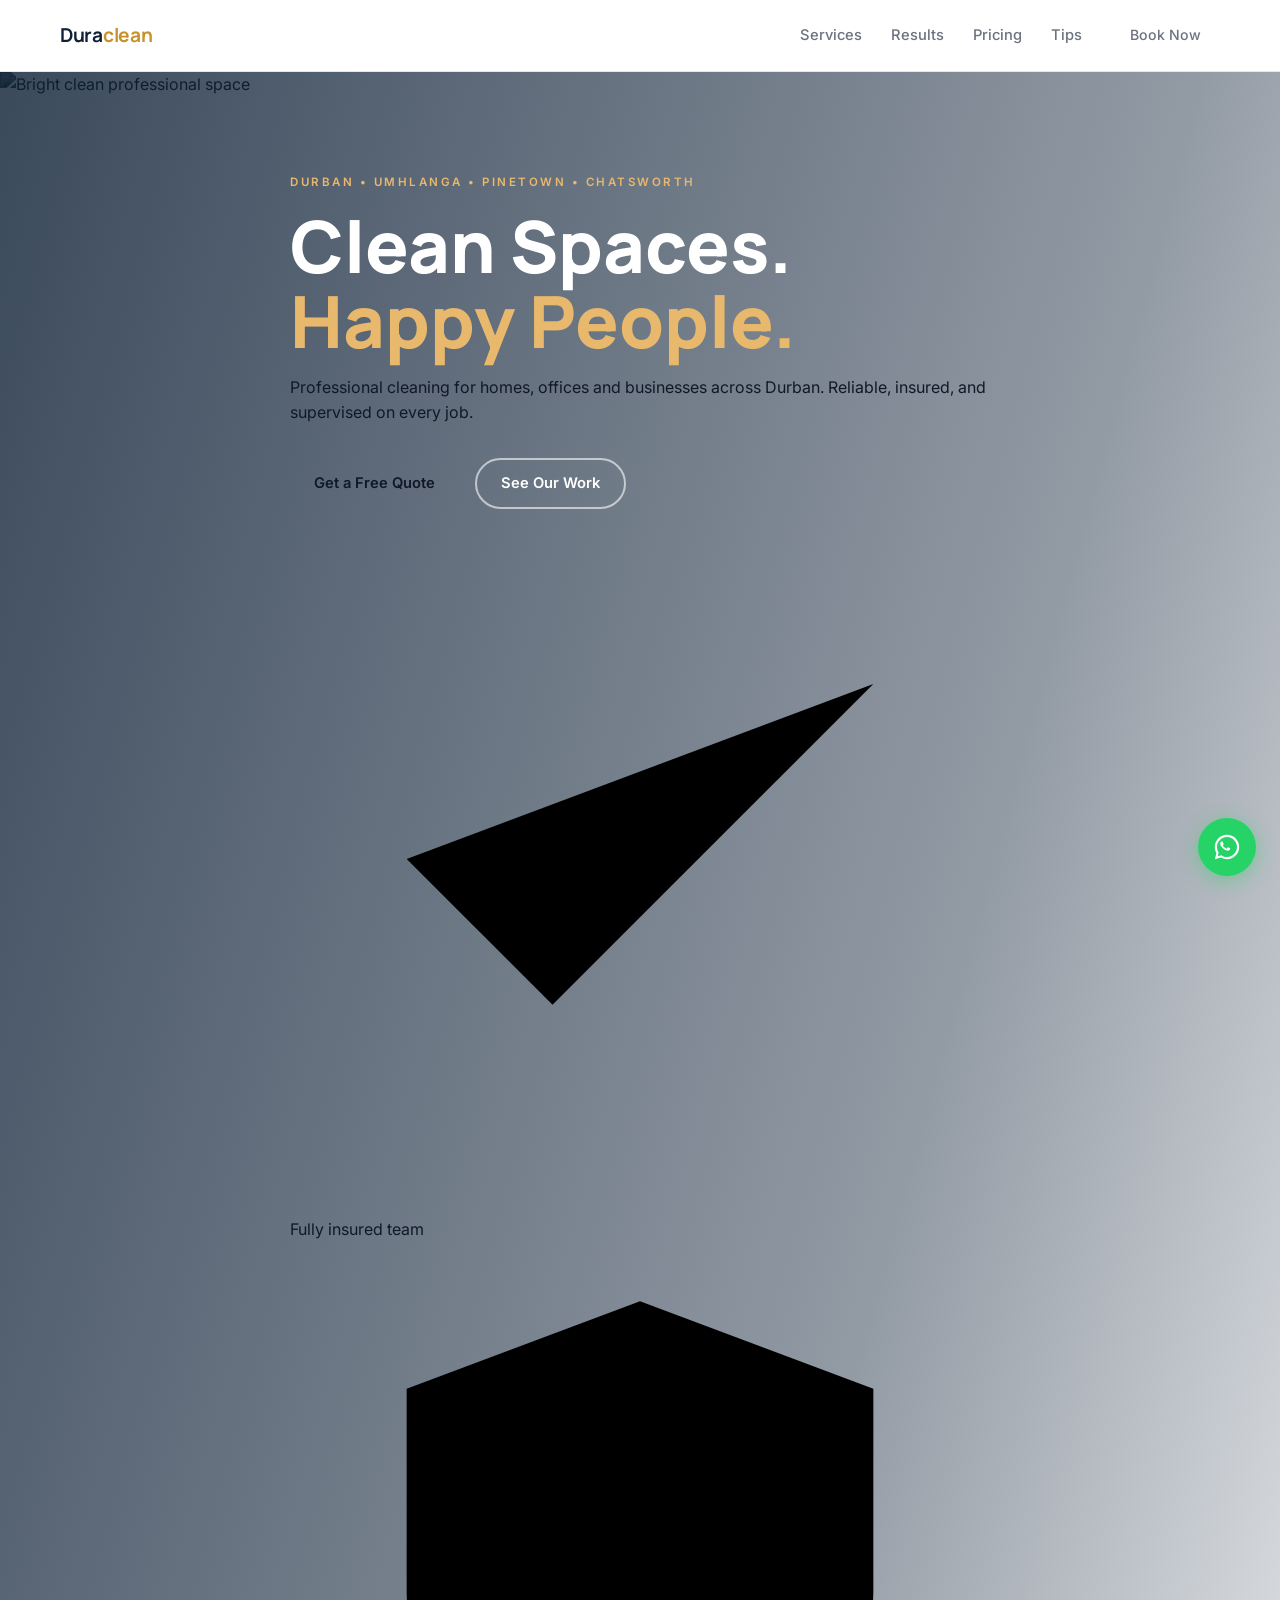
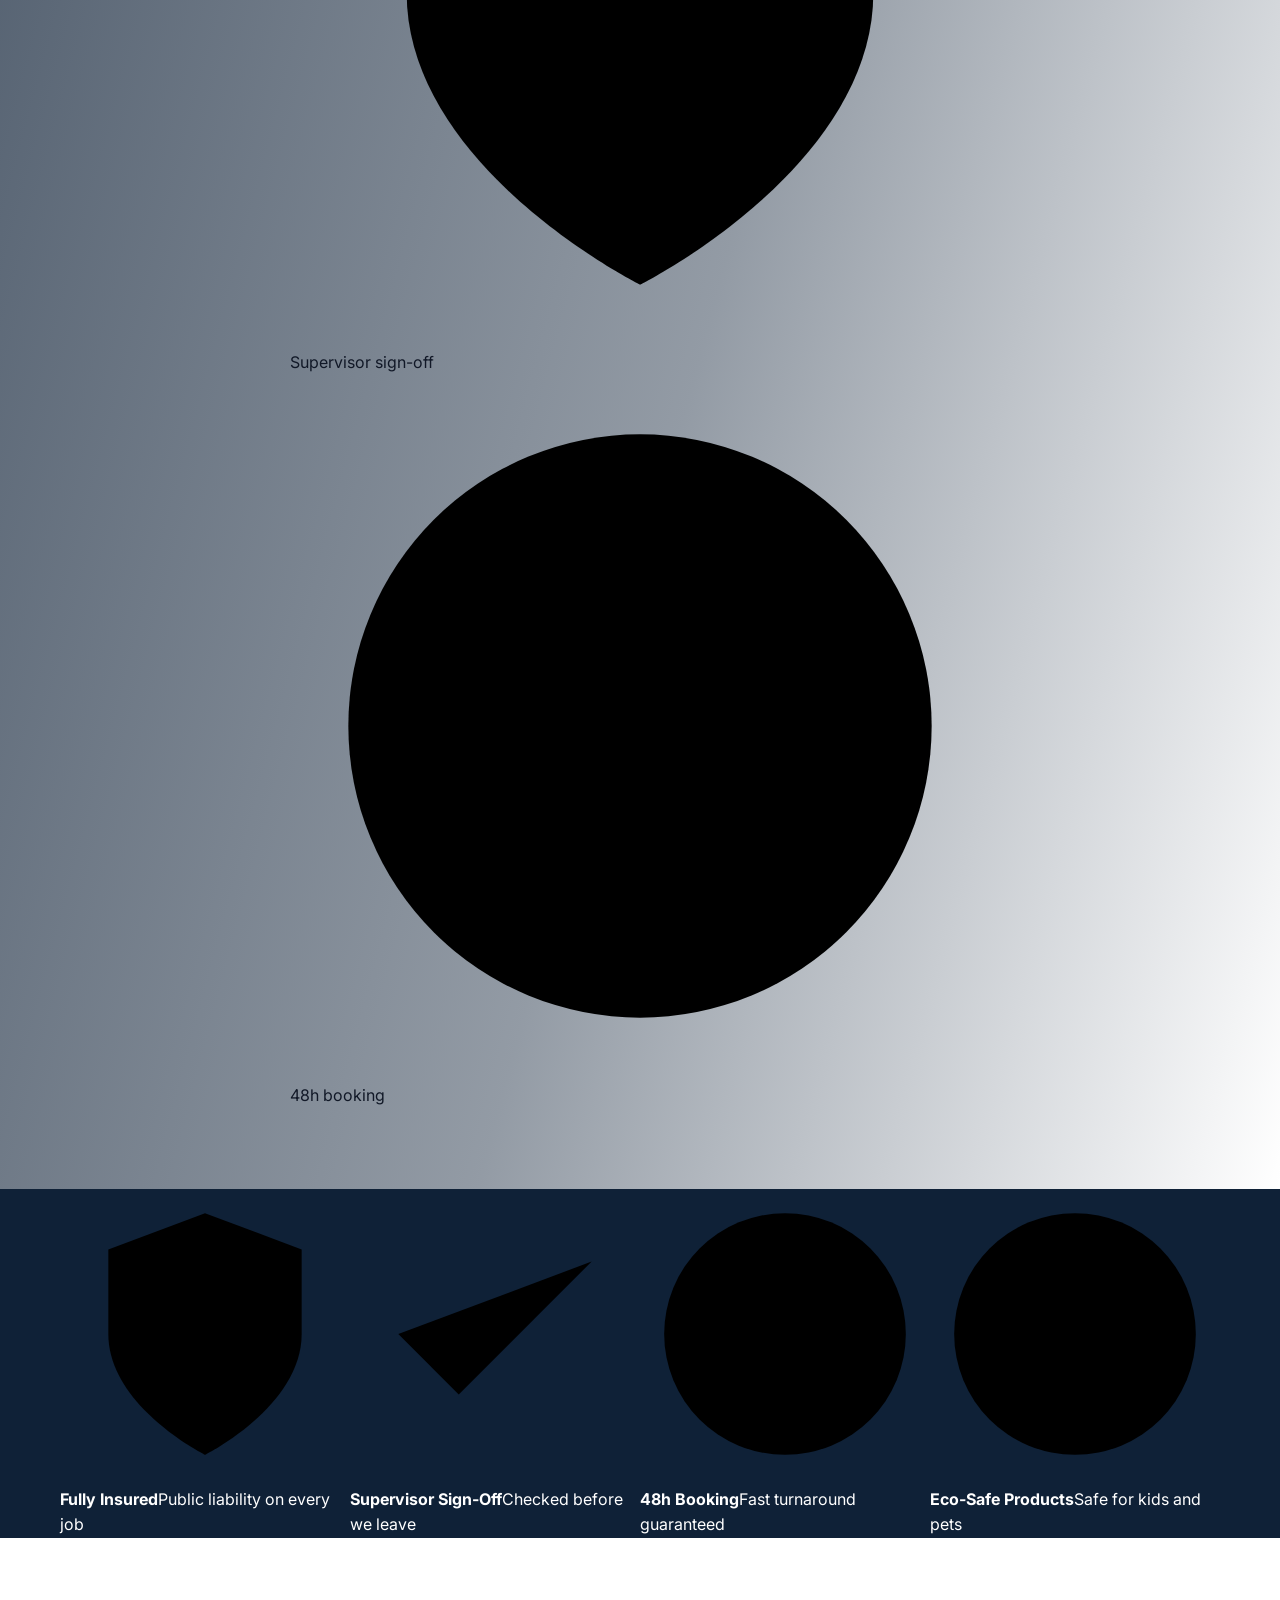
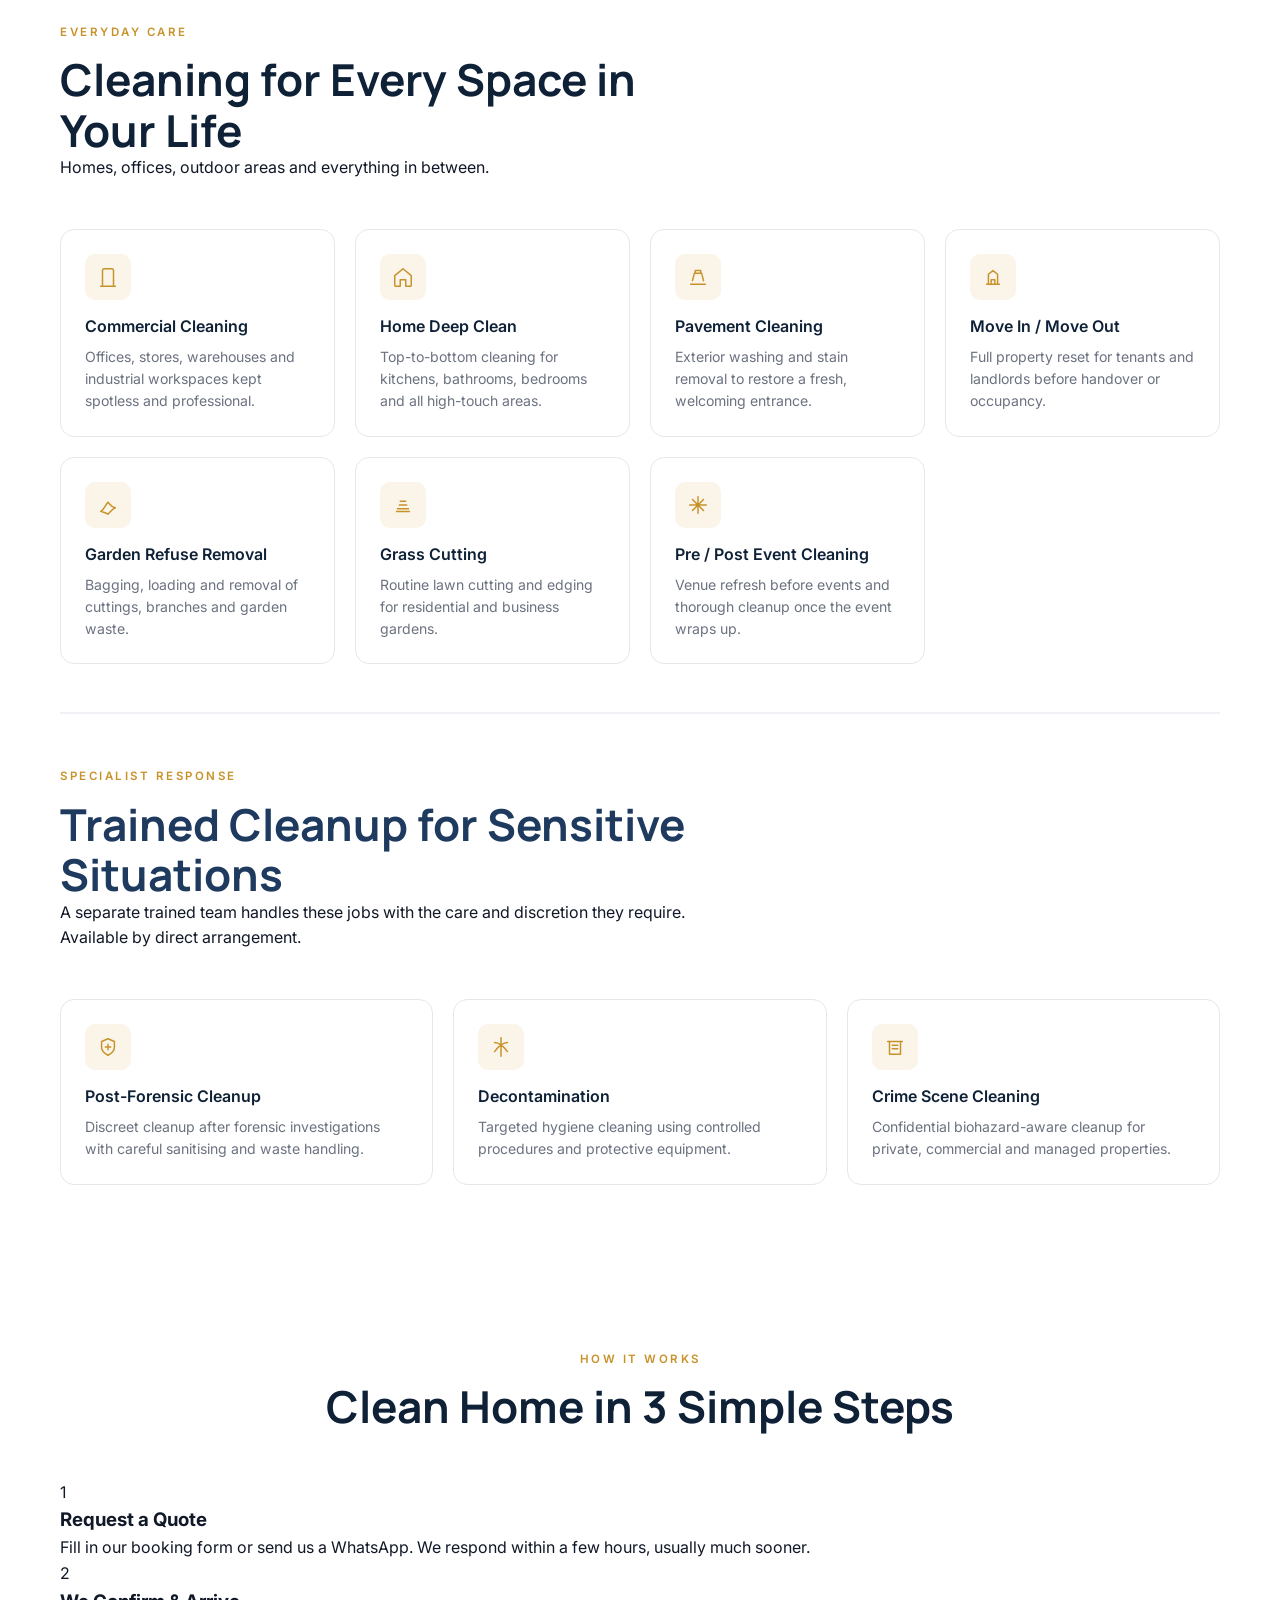
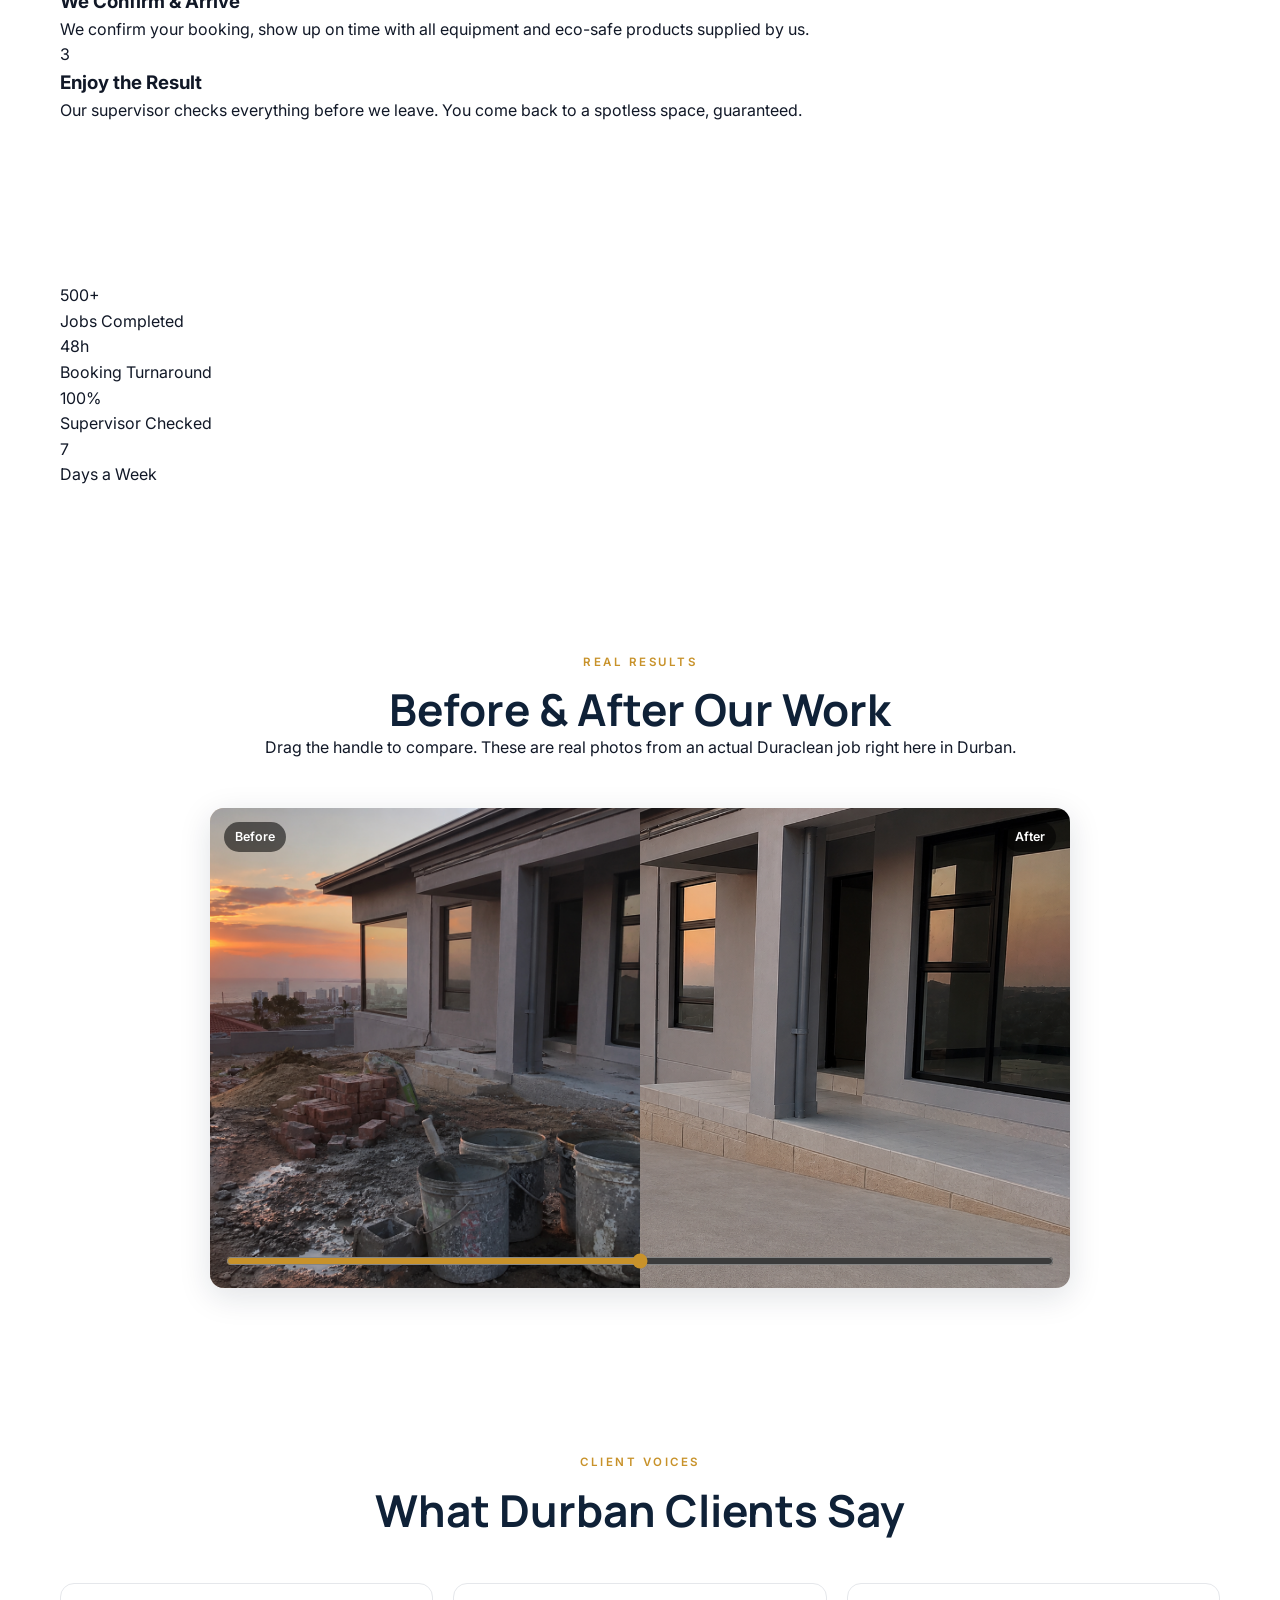
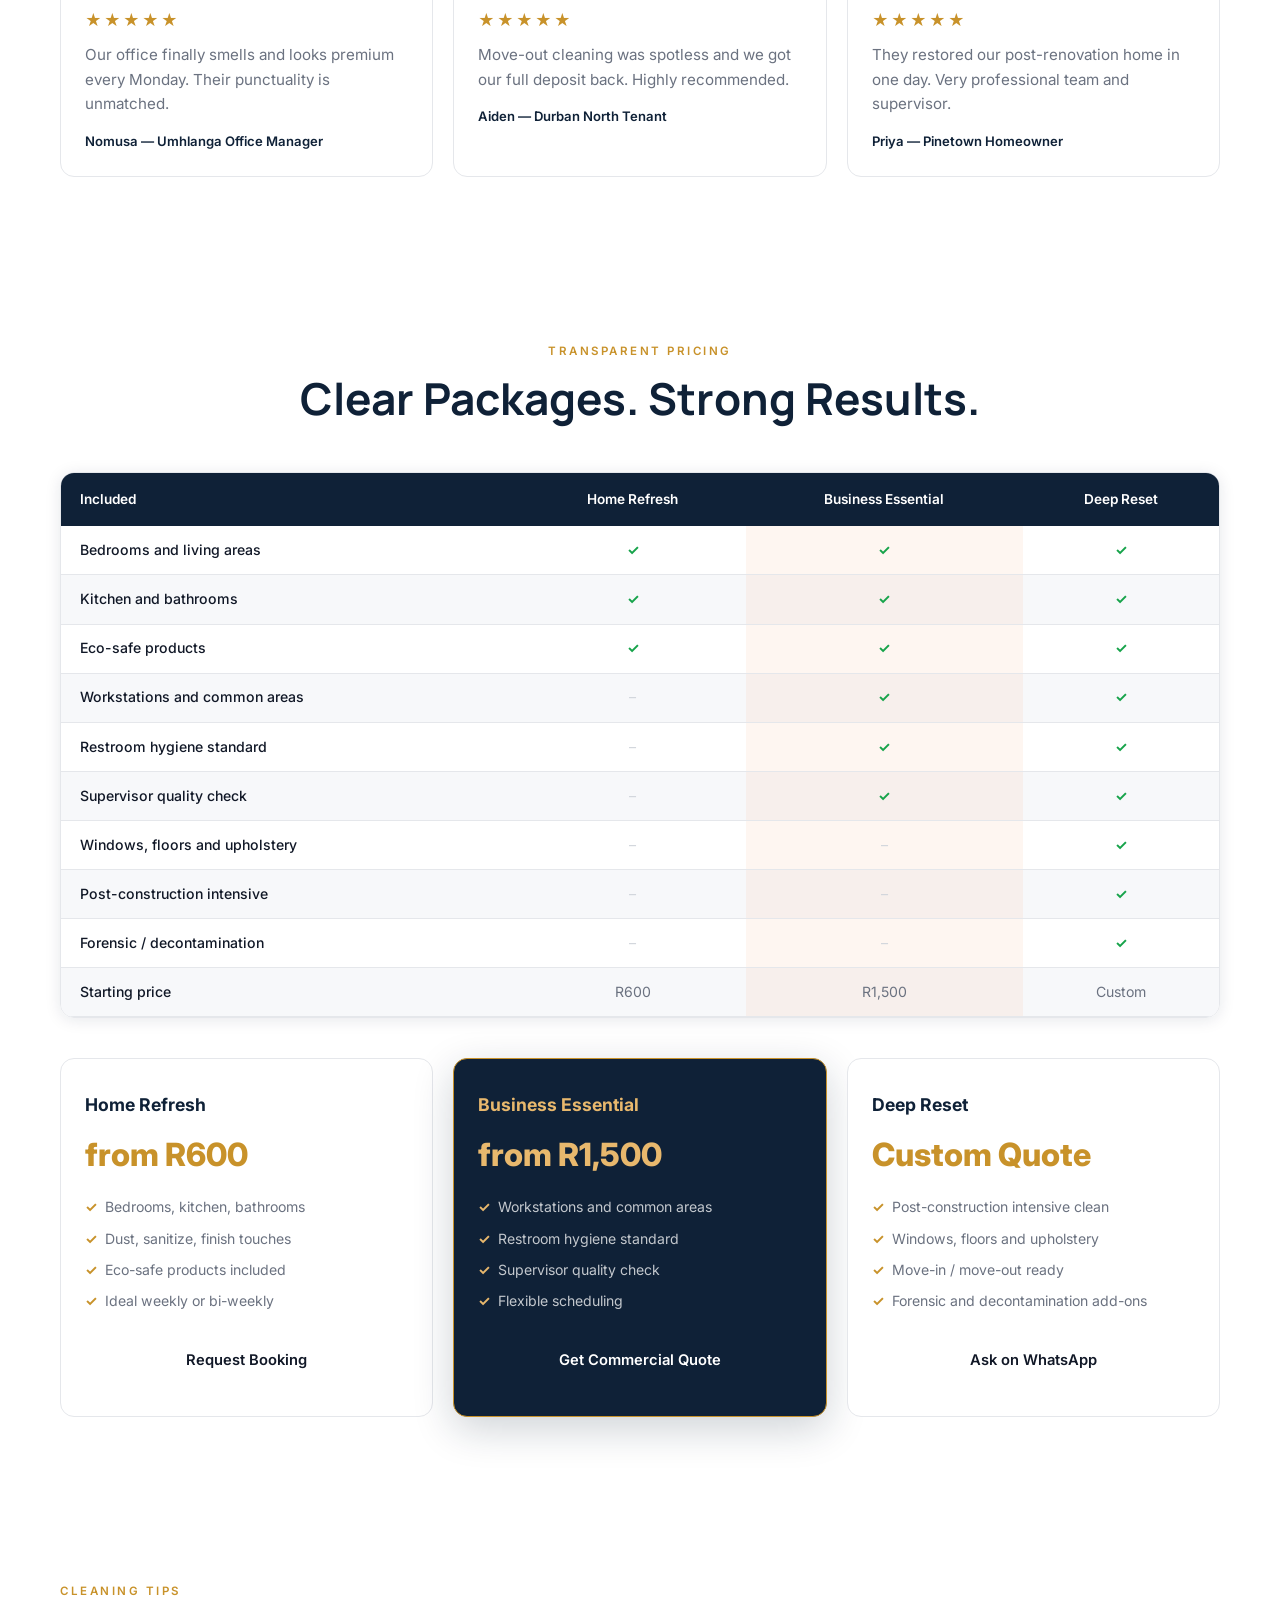
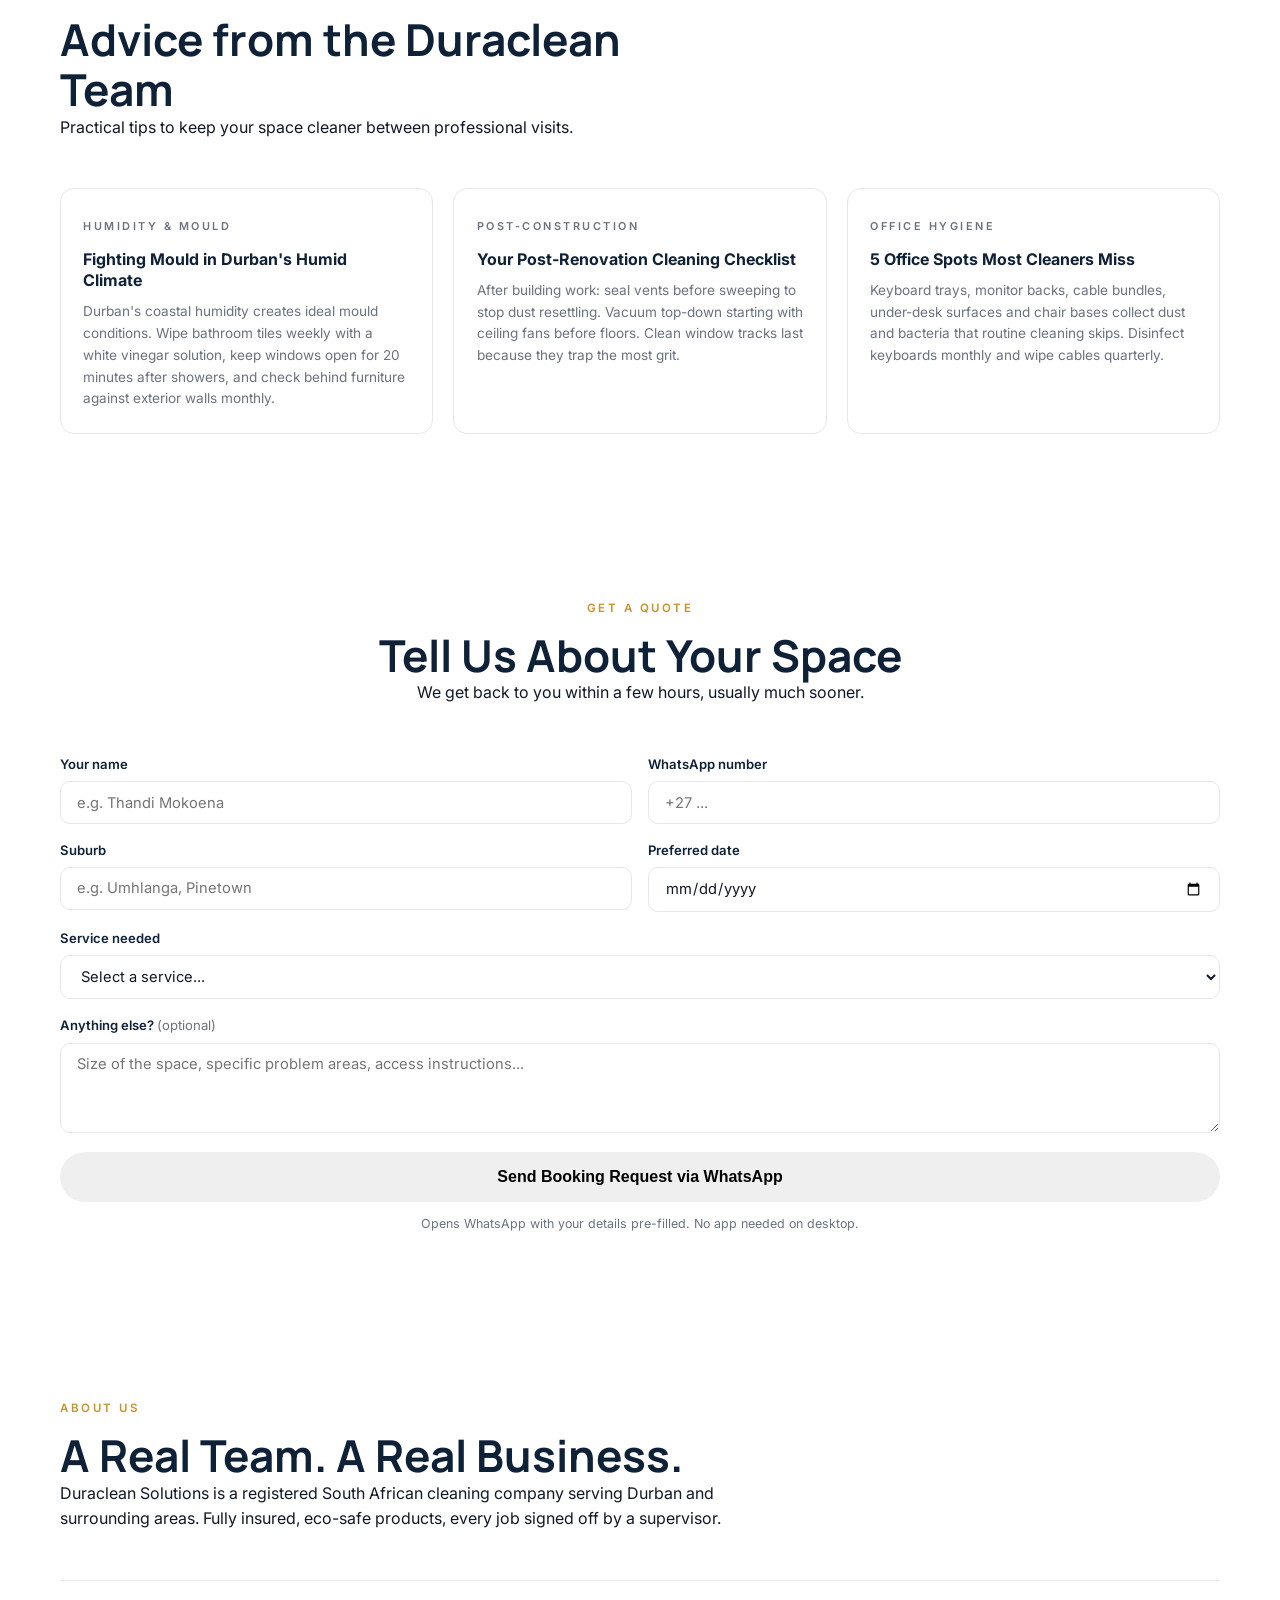
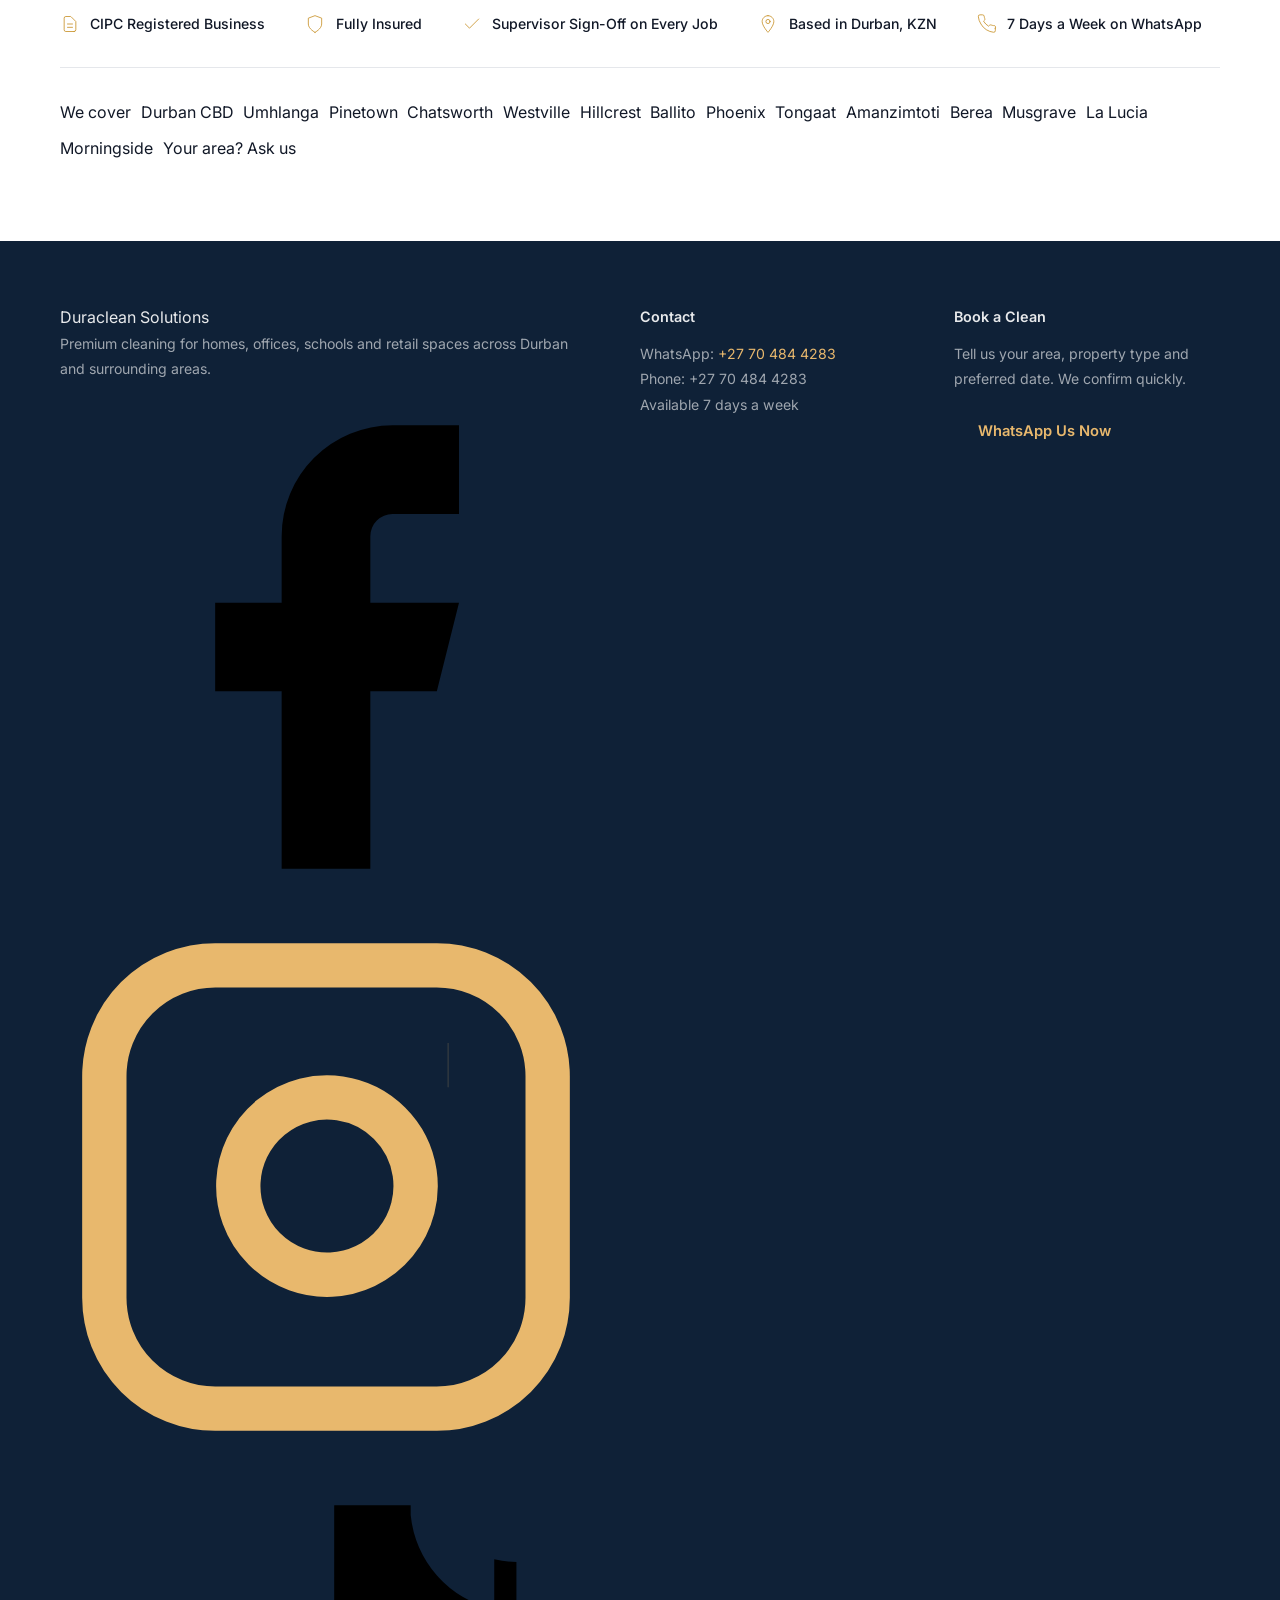
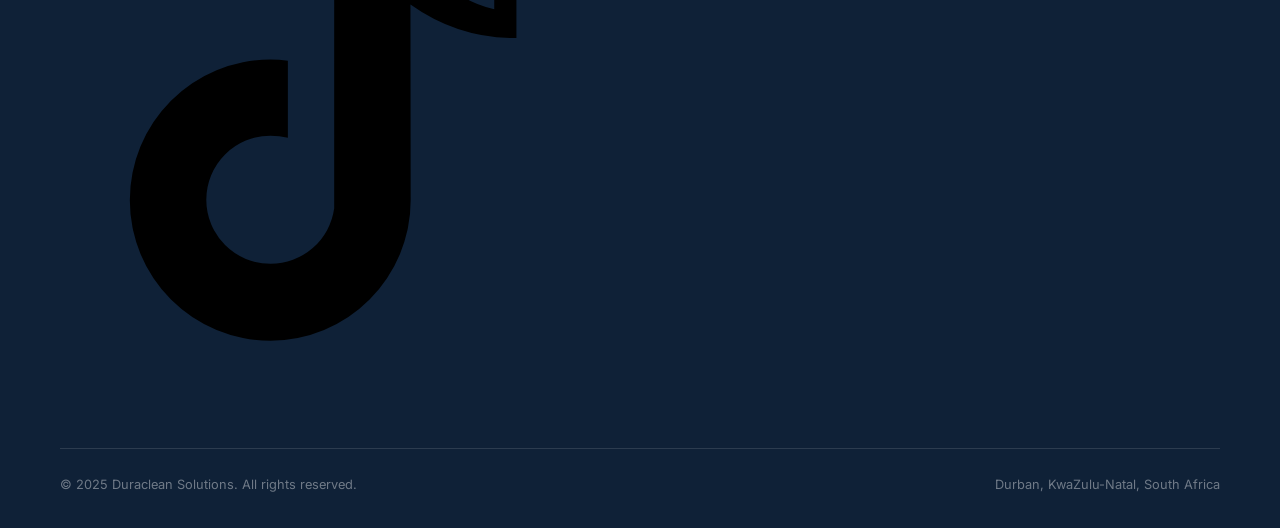
==== commit b0990a62: "Update print statement from 'Hello' to 'Goodbye'" ====
--- a/index.html
+++ b/index.html
@@ -1,532 +1,606 @@
 <!DOCTYPE html>
 <html lang="en">
 <head>
-  <meta charset="UTF-8" />
-  <meta name="viewport" content="width=device-width, initial-scale=1.0" />
+  <meta charset="UTF-8"/>
+  <meta name="viewport" content="width=device-width, initial-scale=1.0"/>
   <title>Duraclean Solutions | Professional Cleaning Services in Durban</title>
-  <meta name="description" content="Duraclean Solutions delivers premium residential and commercial cleaning in Durban, Umhlanga, Pinetown, and Chatsworth." />
-  <link rel="preconnect" href="https://fonts.googleapis.com" />
-  <link rel="preconnect" href="https://fonts.gstatic.com" crossorigin />
-  <link href="https://fonts.googleapis.com/css2?family=Inter:wght@300;400;500;600;700&family=Manrope:wght@600;700;800&display=swap" rel="stylesheet" />
-  <link rel="stylesheet" href="styles.css" />
+  <meta name="description" content="Professional residential and commercial cleaning in Durban, Umhlanga, Pinetown and Chatsworth. Eco-safe products, insured team, supervisor sign-off on every job."/>
+  <link rel="preconnect" href="https://fonts.googleapis.com"/>
+  <link rel="preconnect" href="https://fonts.gstatic.com" crossorigin/>
+  <link href="https://fonts.googleapis.com/css2?family=Inter:wght@400;500;600;700&family=Manrope:wght@700;800&display=swap" rel="stylesheet"/>
+  <link rel="stylesheet" href="styles.css"/>
 </head>
 <body>
 
-  <!-- WhatsApp Bubble -->
-  <div id="wa-bubble" style="position:fixed;bottom:24px;right:24px;z-index:999;font-family:inherit">
-    <div id="wa-popup" style="display:none;margin-bottom:12px;background:#fff;border-radius:16px;box-shadow:0 8px 32px rgba(0,0,0,.18);width:280px;overflow:hidden">
-      <div style="background:#25D366;padding:14px 16px;display:flex;align-items:center;gap:10px">
-        <div style="width:36px;height:36px;border-radius:50%;background:rgba(255,255,255,.25);display:flex;align-items:center;justify-content:center;flex-shrink:0">
-          <svg viewBox="0 0 32 32" width="22" height="22" fill="#fff"><path d="M19.11 17.26c-.27-.13-1.6-.79-1.85-.88-.25-.1-.43-.13-.61.13-.18.26-.7.88-.85 1.06-.16.18-.31.2-.58.07-.27-.13-1.12-.41-2.14-1.31-.79-.7-1.33-1.57-1.49-1.83-.16-.26-.02-.4.12-.53.12-.12.27-.31.4-.46.13-.16.18-.26.27-.43.09-.18.04-.33-.02-.46-.07-.13-.61-1.46-.84-2-.22-.52-.45-.45-.61-.46h-.52c-.18 0-.46.07-.7.33-.24.26-.91.89-.91 2.16 0 1.28.93 2.51 1.06 2.68.13.18 1.82 2.78 4.41 3.89.62.27 1.1.43 1.48.55.62.2 1.18.17 1.63.1.5-.07 1.6-.65 1.82-1.28.22-.63.22-1.17.16-1.28-.07-.12-.25-.18-.52-.31Z"/><path d="M16 3C8.84 3 3 8.84 3 16c0 2.29.6 4.51 1.75 6.47L3 29l6.72-1.72A12.94 12.94 0 0 0 16 29c7.16 0 13-5.84 13-13S23.16 3 16 3Zm0 23.67c-2.04 0-3.95-.6-5.55-1.64l-.4-.26-3.99 1.02 1.06-3.89-.26-.4A10.59 10.59 0 0 1 5.33 16c0-5.88 4.79-10.67 10.67-10.67S26.67 10.12 26.67 16 21.88 26.67 16 26.67Z"/></svg>
+<!-- WHATSAPP BUBBLE -->
+<div id="wa-bubble" style="position:fixed;bottom:24px;right:24px;z-index:999;font-family:inherit">
+  <div id="wa-popup" style="display:none;margin-bottom:12px;background:#fff;border-radius:16px;box-shadow:0 8px 32px rgba(0,0,0,.18);width:285px;overflow:hidden">
+    <div style="background:#25D366;padding:14px 16px;display:flex;align-items:center;gap:10px">
+      <div style="width:38px;height:38px;border-radius:50%;background:rgba(255,255,255,.25);display:grid;place-items:center;flex-shrink:0">
+        <svg viewBox="0 0 32 32" width="22" height="22" fill="#fff"><path d="M19.11 17.26c-.27-.13-1.6-.79-1.85-.88-.25-.1-.43-.13-.61.13-.18.26-.7.88-.85 1.06-.16.18-.31.2-.58.07-.27-.13-1.12-.41-2.14-1.31-.79-.7-1.33-1.57-1.49-1.83-.16-.26-.02-.4.12-.53.12-.12.27-.31.4-.46.13-.16.18-.26.27-.43.09-.18.04-.33-.02-.46-.07-.13-.61-1.46-.84-2-.22-.52-.45-.45-.61-.46h-.52c-.18 0-.46.07-.7.33-.24.26-.91.89-.91 2.16 0 1.28.93 2.51 1.06 2.68.13.18 1.82 2.78 4.41 3.89.62.27 1.1.43 1.48.55.62.2 1.18.17 1.63.1.5-.07 1.6-.65 1.82-1.28.22-.63.22-1.17.16-1.28-.07-.12-.25-.18-.52-.31Z"/><path d="M16 3C8.84 3 3 8.84 3 16c0 2.29.6 4.51 1.75 6.47L3 29l6.72-1.72A12.94 12.94 0 0 0 16 29c7.16 0 13-5.84 13-13S23.16 3 16 3Zm0 23.67c-2.04 0-3.95-.6-5.55-1.64l-.4-.26-3.99 1.02 1.06-3.89-.26-.4A10.59 10.59 0 0 1 5.33 16c0-5.88 4.79-10.67 10.67-10.67S26.67 10.12 26.67 16 21.88 26.67 16 26.67Z"/></svg>
+      </div>
+      <div style="flex:1;min-width:0">
+        <p style="margin:0;font-size:14px;font-weight:700;color:#fff">Duraclean Solutions</p>
+        <p style="margin:0;font-size:11px;color:rgba(255,255,255,.85)">&#9679; Typically replies within minutes</p>
+      </div>
+      <button onclick="toggleWA()" style="background:none;border:none;color:#fff;font-size:22px;cursor:pointer;line-height:1;padding:0">&times;</button>
+    </div>
+    <div style="padding:16px;background:#ece5dd">
+      <div style="background:#fff;border-radius:0 12px 12px 12px;padding:10px 14px;font-size:13px;color:#333;line-height:1.6;box-shadow:0 1px 2px rgba(0,0,0,.1)">
+        Hi there! Welcome to Duraclean Solutions.<br><br>What can we help you with today?
+        <p style="margin:4px 0 0;font-size:10px;color:#999;text-align:right">Duraclean &#10003;&#10003;</p>
+      </div>
+    </div>
+    <div style="padding:12px 16px;display:flex;flex-direction:column;gap:8px;background:#fff">
+      <a href="https://wa.me/27704844283?text=Hi%20Duraclean%2C%20I%20need%20a%20residential%20cleaning%20quote." target="_blank" rel="noopener" style="background:#f5ede4;border-radius:20px;padding:8px 14px;font-size:13px;color:#C4622D;font-weight:600;text-decoration:none;text-align:center">Residential cleaning quote</a>
+      <a href="https://wa.me/27704844283?text=Hi%20Duraclean%2C%20I%20need%20a%20commercial%20cleaning%20quote." target="_blank" rel="noopener" style="background:#e8f4fc;border-radius:20px;padding:8px 14px;font-size:13px;color:#2E8BC0;font-weight:600;text-decoration:none;text-align:center">Commercial / office cleaning</a>
+      <a href="https://wa.me/27704844283?text=Hi%20Duraclean%2C%20I%20need%20a%20specialist%20cleaning%20service." target="_blank" rel="noopener" style="background:#f0f0f0;border-radius:20px;padding:8px 14px;font-size:13px;color:#333;text-decoration:none;text-align:center">Deep clean / specialist service</a>
+    </div>
+  </div>
+  <button onclick="toggleWA()" aria-label="Chat on WhatsApp" style="width:58px;height:58px;border-radius:50%;background:#25D366;border:none;cursor:pointer;display:grid;place-items:center;box-shadow:0 4px 20px rgba(37,211,102,.45);transition:transform .2s" onmouseover="this.style.transform='scale(1.1)'" onmouseout="this.style.transform='scale(1)'">
+    <svg viewBox="0 0 32 32" width="30" height="30" fill="#fff"><path d="M19.11 17.26c-.27-.13-1.6-.79-1.85-.88-.25-.1-.43-.13-.61.13-.18.26-.7.88-.85 1.06-.16.18-.31.2-.58.07-.27-.13-1.12-.41-2.14-1.31-.79-.7-1.33-1.57-1.49-1.83-.16-.26-.02-.4.12-.53.12-.12.27-.31.4-.46.13-.16.18-.26.27-.43.09-.18.04-.33-.02-.46-.07-.13-.61-1.46-.84-2-.22-.52-.45-.45-.61-.46h-.52c-.18 0-.46.07-.7.33-.24.26-.91.89-.91 2.16 0 1.28.93 2.51 1.06 2.68.13.18 1.82 2.78 4.41 3.89.62.27 1.1.43 1.48.55.62.2 1.18.17 1.63.1.5-.07 1.6-.65 1.82-1.28.22-.63.22-1.17.16-1.28-.07-.12-.25-.18-.52-.31Z"/><path d="M16 3C8.84 3 3 8.84 3 16c0 2.29.6 4.51 1.75 6.47L3 29l6.72-1.72A12.94 12.94 0 0 0 16 29c7.16 0 13-5.84 13-13S23.16 3 16 3Zm0 23.67c-2.04 0-3.95-.6-5.55-1.64l-.4-.26-3.99 1.02 1.06-3.89-.26-.4A10.59 10.59 0 0 1 5.33 16c0-5.88 4.79-10.67 10.67-10.67S26.67 10.12 26.67 16 21.88 26.67 16 26.67Z"/></svg>
+  </button>
+</div>
+
+<!-- NAV -->
+<div class="nav-wrap">
+  <nav class="nav container">
+    <div class="logo">Dura<span>clean</span></div>
+    <button class="menu-toggle" aria-expanded="false" aria-controls="menuPanel" aria-label="Open menu">
+      <span></span><span></span><span></span>
+    </button>
+    <div id="menuPanel" class="nav-links">
+      <a href="#services">Services</a>
+      <a href="#proof">Results</a>
+      <a href="#pricing">Pricing</a>
+      <a href="#blog">Tips</a>
+      <a href="#book" class="btn btn-sunset" style="padding:.52rem 1.2rem;font-size:.88rem">Book Now</a>
+    </div>
+  </nav>
+</div>
+
+<!-- HERO -->
+<header class="hero">
+  <img class="hero-bg" src="https://images.unsplash.com/photo-1628177142898-93e36e4e3a50?auto=format&fit=crop&w=2000&q=80" alt="Bright clean professional space"/>
+  <div class="hero-overlay"></div>
+  <div class="hero-content container reveal">
+    <p class="eyebrow">Durban &bull; Umhlanga &bull; Pinetown &bull; Chatsworth</p>
+    <h1>Clean Spaces.<br><span>Happy People.</span></h1>
+    <p class="sub">Professional cleaning for homes, offices and businesses across Durban. Reliable, insured, and supervised on every job.</p>
+    <div class="hero-actions">
+      <a href="#book" class="btn btn-sunset">Get a Free Quote</a>
+      <a href="#proof" class="btn btn-outline">See Our Work</a>
+    </div>
+    <div class="hero-badge">
+      <div class="hero-badge-item">
+        <svg viewBox="0 0 24 24" stroke-width="2" stroke-linecap="round" stroke-linejoin="round"><path d="M20 6 9 17l-5-5"/></svg>
+        Fully insured team
+      </div>
+      <div class="hero-badge-item">
+        <svg viewBox="0 0 24 24" stroke-width="2" stroke-linecap="round" stroke-linejoin="round"><path d="M12 22s8-4 8-10V5l-8-3-8 3v7c0 6 8 10 8 10z"/></svg>
+        Supervisor sign-off
+      </div>
+      <div class="hero-badge-item">
+        <svg viewBox="0 0 24 24" stroke-width="2" stroke-linecap="round" stroke-linejoin="round"><circle cx="12" cy="12" r="10"/><path d="M12 6v6l4 2"/></svg>
+        48h booking
+      </div>
+    </div>
+  </div>
+</header>
+
+<!-- TRUST BAR -->
+<div class="trustbar">
+  <div class="trustbar-inner container">
+    <div class="trust-cell">
+      <svg viewBox="0 0 24 24" stroke-linecap="round" stroke-linejoin="round"><path d="M12 22s8-4 8-10V5l-8-3-8 3v7c0 6 8 10 8 10z"/></svg>
+      <div><strong>Fully Insured</strong><span>Public liability on every job</span></div>
+    </div>
+    <div class="trust-cell">
+      <svg viewBox="0 0 24 24" stroke-linecap="round" stroke-linejoin="round"><path d="M20 6 9 17l-5-5"/></svg>
+      <div><strong>Supervisor Sign-Off</strong><span>Checked before we leave</span></div>
+    </div>
+    <div class="trust-cell">
+      <svg viewBox="0 0 24 24" stroke-linecap="round" stroke-linejoin="round"><circle cx="12" cy="12" r="10"/><path d="M12 6v6l4 2"/></svg>
+      <div><strong>48h Booking</strong><span>Fast turnaround guaranteed</span></div>
+    </div>
+    <div class="trust-cell">
+      <svg viewBox="0 0 24 24" stroke-linecap="round" stroke-linejoin="round"><path d="M12 2a10 10 0 1 0 0 20A10 10 0 0 0 12 2z"/><path d="M8 12s1.5 2 4 2 4-2 4-2"/><path d="M9 9h.01M15 9h.01"/></svg>
+      <div><strong>Eco-Safe Products</strong><span>Safe for kids and pets</span></div>
+    </div>
+  </div>
+</div>
+
+<main>
+
+<!-- SERVICES -->
+<section id="services" class="section container">
+  <div class="section-heading reveal">
+    <p class="eyebrow">Everyday Care</p>
+    <h2>Cleaning for Every Space in Your Life</h2>
+    <p class="sub">Homes, offices, outdoor areas and everything in between.</p>
+  </div>
+  <div class="cards">
+    <article class="card reveal delay-1">
+      <div class="icon-wrap"><svg viewBox="0 0 24 24" stroke-linecap="round" stroke-linejoin="round"><path d="M4 22h16M6 22V5a2 2 0 0 1 2-2h8a2 2 0 0 1 2 2v17"/></svg></div>
+      <h3>Commercial Cleaning</h3>
+      <p>Offices, stores, warehouses and industrial workspaces kept spotless and professional.</p>
+    </article>
+    <article class="card reveal delay-2">
+      <div class="icon-wrap"><svg viewBox="0 0 24 24" stroke-linecap="round" stroke-linejoin="round"><path d="M3 10.5 12 3l9 7.5V21a1 1 0 0 1-1 1h-5v-7H9v7H4a1 1 0 0 1-1-1z"/></svg></div>
+      <h3>Home Deep Clean</h3>
+      <p>Top-to-bottom cleaning for kitchens, bathrooms, bedrooms and all high-touch areas.</p>
+    </article>
+    <article class="card reveal delay-3">
+      <div class="icon-wrap"><svg viewBox="0 0 24 24" stroke-linecap="round" stroke-linejoin="round"><path d="M4 20h16M6 16l2-8h8l2 8M9 8V5h6v3"/></svg></div>
+      <h3>Pavement Cleaning</h3>
+      <p>Exterior washing and stain removal to restore a fresh, welcoming entrance.</p>
+    </article>
+    <article class="card reveal delay-1">
+      <div class="icon-wrap"><svg viewBox="0 0 24 24" stroke-linecap="round" stroke-linejoin="round"><path d="M5 20h14M7 20V9l5-4 5 4v11M10 20v-5h4v5"/></svg></div>
+      <h3>Move In / Move Out</h3>
+      <p>Full property reset for tenants and landlords before handover or occupancy.</p>
+    </article>
+    <article class="card reveal delay-2">
+      <div class="icon-wrap"><svg viewBox="0 0 24 24" stroke-linecap="round" stroke-linejoin="round"><path d="M4 19c4-2 5-7 8-10 2 2 3 5 8 6-3 1-5 4-8 7-3-2-5-2-8-3z"/></svg></div>
+      <h3>Garden Refuse Removal</h3>
+      <p>Bagging, loading and removal of cuttings, branches and garden waste.</p>
+    </article>
+    <article class="card reveal delay-3">
+      <div class="icon-wrap"><svg viewBox="0 0 24 24" stroke-linecap="round" stroke-linejoin="round"><path d="M5 19h14M6 16h12M8 12h8M9 8h6"/></svg></div>
+      <h3>Grass Cutting</h3>
+      <p>Routine lawn cutting and edging for residential and business gardens.</p>
+    </article>
+    <article class="card reveal delay-1">
+      <div class="icon-wrap"><svg viewBox="0 0 24 24" stroke-linecap="round" stroke-linejoin="round"><path d="M12 3v18M3 12h18M6 6l12 12M18 6 6 18"/></svg></div>
+      <h3>Pre / Post Event Cleaning</h3>
+      <p>Venue refresh before events and thorough cleanup once the event wraps up.</p>
+    </article>
+  </div>
+
+  <!-- SPECIALIST TIER -->
+  <div class="specialist-band">
+    <div class="section-heading reveal">
+      <p class="eyebrow">Specialist Response</p>
+      <h2>Trained Cleanup for Sensitive Situations</h2>
+      <p class="sub">A separate trained team handles these jobs with the care and discretion they require. Available by direct arrangement.</p>
+    </div>
+    <div class="cards">
+      <article class="card s-card reveal delay-1">
+        <div class="icon-wrap s-icon"><svg viewBox="0 0 24 24" stroke-linecap="round" stroke-linejoin="round"><path d="M12 3 5 6v6c0 4 3 7 7 9 4-2 7-5 7-9V6zM9 12h6M12 9v6"/></svg></div>
+        <h3>Post-Forensic Cleanup</h3>
+        <p>Discreet cleanup after forensic investigations with careful sanitising and waste handling.</p>
+      </article>
+      <article class="card s-card reveal delay-2">
+        <div class="icon-wrap s-icon"><svg viewBox="0 0 24 24" stroke-linecap="round" stroke-linejoin="round"><path d="M12 2v20M5 7c4 0 10 4 14 10M19 7C15 7 9 11 5 17"/></svg></div>
+        <h3>Decontamination</h3>
+        <p>Targeted hygiene cleaning using controlled procedures and protective equipment.</p>
+      </article>
+      <article class="card s-card reveal delay-3">
+        <div class="icon-wrap s-icon"><svg viewBox="0 0 24 24" stroke-linecap="round" stroke-linejoin="round"><path d="M4 6h16M6 6v14h12V6M9 10h6M9 14h6"/></svg></div>
+        <h3>Crime Scene Cleaning</h3>
+        <p>Confidential biohazard-aware cleanup for private, commercial and managed properties.</p>
+      </article>
+    </div>
+  </div>
+</section>
+
+<!-- HOW IT WORKS -->
+<section class="section section-cream">
+  <div class="container">
+    <div class="section-heading reveal center">
+      <p class="eyebrow">How It Works</p>
+      <h2>Clean Home in 3 Simple Steps</h2>
+    </div>
+    <div class="steps">
+      <div class="step reveal delay-1">
+        <div class="step-num">1</div>
+        <h3>Request a Quote</h3>
+        <p>Fill in our booking form or send us a WhatsApp. We respond within a few hours, usually much sooner.</p>
+      </div>
+      <div class="step reveal delay-2">
+        <div class="step-num">2</div>
+        <h3>We Confirm &amp; Arrive</h3>
+        <p>We confirm your booking, show up on time with all equipment and eco-safe products supplied by us.</p>
+      </div>
+      <div class="step reveal delay-3">
+        <div class="step-num">3</div>
+        <h3>Enjoy the Result</h3>
+        <p>Our supervisor checks everything before we leave. You come back to a spotless space, guaranteed.</p>
+      </div>
+    </div>
+  </div>
+</section>
+
+<!-- STATS -->
+<section class="section section-sky">
+  <div class="container">
+    <div class="stats-strip">
+      <div class="stat-item reveal">
+        <div class="stat-num">500+</div>
+        <div class="stat-label">Jobs Completed</div>
+      </div>
+      <div class="stat-item reveal delay-1">
+        <div class="stat-num">48h</div>
+        <div class="stat-label">Booking Turnaround</div>
+      </div>
+      <div class="stat-item reveal delay-2">
+        <div class="stat-num">100%</div>
+        <div class="stat-label">Supervisor Checked</div>
+      </div>
+      <div class="stat-item reveal delay-3">
+        <div class="stat-num">7</div>
+        <div class="stat-label">Days a Week</div>
+      </div>
+    </div>
+  </div>
+</section>
+
+<!-- BEFORE / AFTER -->
+<section id="proof" class="section section-sand">
+  <div class="container">
+    <div class="section-heading reveal center">
+      <p class="eyebrow">Real Results</p>
+      <h2>Before &amp; After Our Work</h2>
+      <p class="sub">Drag the handle to compare. These are real photos from an actual Duraclean job right here in Durban.</p>
+    </div>
+    <div class="ba-slider reveal" style="max-width:860px;margin:0 auto">
+      <img src="assets/before-after/after.jpg.png" alt="After: clean patio after Duraclean post-construction cleanup"/>
+      <div class="before-wrap" style="width:50%">
+        <img src="assets/before-after/before.jpg.png" alt="Before: construction site before cleanup"/>
+      </div>
+      <input type="range" min="0" max="100" value="50" class="ba-range" aria-label="Compare before and after"/>
+      <div class="ba-label before">Before</div>
+      <div class="ba-label after">After</div>
+    </div>
+  </div>
+</section>
+
+<!-- TESTIMONIALS -->
+<section class="section container">
+  <div class="section-heading reveal center">
+    <p class="eyebrow">Client Voices</p>
+    <h2>What Durban Clients Say</h2>
+  </div>
+  <div class="testimonials">
+    <article class="tcard reveal delay-1">
+      <div class="stars">&#9733;&#9733;&#9733;&#9733;&#9733;</div>
+      <p>Our office finally smells and looks premium every Monday. Their punctuality is unmatched.</p>
+      <h4>Nomusa &mdash; Umhlanga Office Manager</h4>
+    </article>
+    <article class="tcard reveal delay-2">
+      <div class="stars">&#9733;&#9733;&#9733;&#9733;&#9733;</div>
+      <p>Move-out cleaning was spotless and we got our full deposit back. Highly recommended.</p>
+      <h4>Aiden &mdash; Durban North Tenant</h4>
+    </article>
+    <article class="tcard reveal delay-3">
+      <div class="stars">&#9733;&#9733;&#9733;&#9733;&#9733;</div>
+      <p>They restored our post-renovation home in one day. Very professional team and supervisor.</p>
+      <h4>Priya &mdash; Pinetown Homeowner</h4>
+    </article>
+  </div>
+</section>
+
+<!-- PRICING -->
+<section id="pricing" class="section section-cream">
+  <div class="container">
+    <div class="section-heading reveal center">
+      <p class="eyebrow">Transparent Pricing</p>
+      <h2>Clear Packages. Strong Results.</h2>
+    </div>
+    <div class="compare-wrap reveal" style="margin-bottom:2.5rem">
+      <table>
+        <thead>
+          <tr>
+            <th style="text-align:left">Included</th>
+            <th>Home Refresh</th>
+            <th class="feat-col">Business Essential</th>
+            <th>Deep Reset</th>
+          </tr>
+        </thead>
+        <tbody id="compare-body"></tbody>
+      </table>
+    </div>
+    <div class="pricing-grid">
+      <article class="pcard reveal">
+        <h3>Home Refresh</h3>
+        <div class="price">from R600</div>
+        <ul>
+          <li>Bedrooms, kitchen, bathrooms</li>
+          <li>Dust, sanitize, finish touches</li>
+          <li>Eco-safe products included</li>
+          <li>Ideal weekly or bi-weekly</li>
+        </ul>
+        <a href="#book" class="btn btn-outline-sky" style="width:100%;justify-content:center">Request Booking</a>
+      </article>
+      <article class="pcard featured reveal delay-1">
+        <h3>Business Essential</h3>
+        <div class="price">from R1,500</div>
+        <ul>
+          <li>Workstations and common areas</li>
+          <li>Restroom hygiene standard</li>
+          <li>Supervisor quality check</li>
+          <li>Flexible scheduling</li>
+        </ul>
+        <a href="#book" class="btn btn-sunset" style="width:100%;justify-content:center">Get Commercial Quote</a>
+      </article>
+      <article class="pcard reveal delay-2">
+        <h3>Deep Reset</h3>
+        <div class="price">Custom Quote</div>
+        <ul>
+          <li>Post-construction intensive clean</li>
+          <li>Windows, floors and upholstery</li>
+          <li>Move-in / move-out ready</li>
+          <li>Forensic and decontamination add-ons</li>
+        </ul>
+        <a href="https://wa.me/27704844283?text=Hi%20Duraclean%2C%20I%20need%20a%20deep%20reset%20quote." target="_blank" rel="noopener" class="btn btn-outline-sky" style="width:100%;justify-content:center">Ask on WhatsApp</a>
+      </article>
+    </div>
+  </div>
+</section>
+
+<!-- BLOG -->
+<section id="blog" class="section container">
+  <div class="section-heading reveal">
+    <p class="eyebrow">Cleaning Tips</p>
+    <h2>Advice from the Duraclean Team</h2>
+    <p class="sub">Practical tips to keep your space cleaner between professional visits.</p>
+  </div>
+  <div class="blog-cards">
+    <article class="bcard reveal delay-1">
+      <div class="bcard-accent"></div>
+      <div class="bcard-body">
+        <p class="eyebrow">Humidity &amp; Mould</p>
+        <h3>Fighting Mould in Durban's Humid Climate</h3>
+        <p>Durban's coastal humidity creates ideal mould conditions. Wipe bathroom tiles weekly with a white vinegar solution, keep windows open for 20 minutes after showers, and check behind furniture against exterior walls monthly.</p>
+      </div>
+    </article>
+    <article class="bcard reveal delay-2">
+      <div class="bcard-accent"></div>
+      <div class="bcard-body">
+        <p class="eyebrow">Post-Construction</p>
+        <h3>Your Post-Renovation Cleaning Checklist</h3>
+        <p>After building work: seal vents before sweeping to stop dust resettling. Vacuum top-down starting with ceiling fans before floors. Clean window tracks last because they trap the most grit.</p>
+      </div>
+    </article>
+    <article class="bcard reveal delay-3">
+      <div class="bcard-accent"></div>
+      <div class="bcard-body">
+        <p class="eyebrow">Office Hygiene</p>
+        <h3>5 Office Spots Most Cleaners Miss</h3>
+        <p>Keyboard trays, monitor backs, cable bundles, under-desk surfaces and chair bases collect dust and bacteria that routine cleaning skips. Disinfect keyboards monthly and wipe cables quarterly.</p>
+      </div>
+    </article>
+  </div>
+</section>
+
+<!-- BOOKING -->
+<section id="book" class="section section-sand">
+  <div class="container">
+    <div class="section-heading reveal center">
+      <p class="eyebrow">Get a Quote</p>
+      <h2>Tell Us About Your Space</h2>
+      <p class="sub">We get back to you within a few hours, usually much sooner.</p>
+    </div>
+    <div class="form-wrap reveal">
+      <div class="form-grid">
+        <div class="form-group">
+          <label for="bk-name">Your name</label>
+          <input id="bk-name" type="text" placeholder="e.g. Thandi Mokoena"/>
         </div>
-        <div style="flex:1;min-width:0">
-          <p style="margin:0;font-size:14px;font-weight:600;color:#fff">Duraclean Solutions</p>
-          <p style="margin:0;font-size:11px;color:rgba(255,255,255,.85)">&#9679; Typically replies within minutes</p>
+        <div class="form-group">
+          <label for="bk-phone">WhatsApp number</label>
+          <input id="bk-phone" type="tel" placeholder="+27 ..."/>
         </div>
-        <button onclick="toggleWA()" style="background:none;border:none;color:#fff;font-size:22px;cursor:pointer;line-height:1;padding:0">&times;</button>
-      </div>
-      <div style="padding:16px;background:#ece5dd">
-        <div style="background:#fff;border-radius:0 12px 12px 12px;padding:10px 14px;font-size:13px;color:#333;line-height:1.6;box-shadow:0 1px 2px rgba(0,0,0,.1)">
-          Hi there! Welcome to Duraclean Solutions.<br><br>How can we help you today?
-          <p style="margin:4px 0 0;font-size:10px;color:#999;text-align:right">Duraclean &#10003;&#10003;</p>
+        <div class="form-group">
+          <label for="bk-area">Suburb</label>
+          <input id="bk-area" type="text" placeholder="e.g. Umhlanga, Pinetown"/>
         </div>
-      </div>
-      <div style="padding:12px 16px;display:flex;flex-direction:column;gap:8px;background:#fff">
-        <a href="https://wa.me/27704844283?text=Hi%20Duraclean%2C%20I%20need%20a%20residential%20cleaning%20quote." target="_blank" rel="noopener" style="background:#f0f0f0;border-radius:20px;padding:8px 14px;font-size:13px;color:#333;text-decoration:none;text-align:center">Residential cleaning quote</a>
-        <a href="https://wa.me/27704844283?text=Hi%20Duraclean%2C%20I%20need%20a%20commercial%20cleaning%20quote." target="_blank" rel="noopener" style="background:#f0f0f0;border-radius:20px;padding:8px 14px;font-size:13px;color:#333;text-decoration:none;text-align:center">Commercial / office cleaning</a>
-        <a href="https://wa.me/27704844283?text=Hi%20Duraclean%2C%20I%20need%20a%20specialist%20cleaning%20service." target="_blank" rel="noopener" style="background:#f0f0f0;border-radius:20px;padding:8px 14px;font-size:13px;color:#333;text-decoration:none;text-align:center">Deep clean / specialist service</a>
-      </div>
-    </div>
-    <button onclick="toggleWA()" id="wa-btn" aria-label="Chat on WhatsApp" style="width:58px;height:58px;border-radius:50%;background:#25D366;border:none;cursor:pointer;display:flex;align-items:center;justify-content:center;box-shadow:0 4px 20px rgba(37,211,102,.45);transition:transform .2s" onmouseover="this.style.transform='scale(1.1)'" onmouseout="this.style.transform='scale(1)'">
-      <svg viewBox="0 0 32 32" width="30" height="30" fill="#fff"><path d="M19.11 17.26c-.27-.13-1.6-.79-1.85-.88-.25-.1-.43-.13-.61.13-.18.26-.7.88-.85 1.06-.16.18-.31.2-.58.07-.27-.13-1.12-.41-2.14-1.31-.79-.7-1.33-1.57-1.49-1.83-.16-.26-.02-.4.12-.53.12-.12.27-.31.4-.46.13-.16.18-.26.27-.43.09-.18.04-.33-.02-.46-.07-.13-.61-1.46-.84-2-.22-.52-.45-.45-.61-.46h-.52c-.18 0-.46.07-.7.33-.24.26-.91.89-.91 2.16 0 1.28.93 2.51 1.06 2.68.13.18 1.82 2.78 4.41 3.89.62.27 1.1.43 1.48.55.62.2 1.18.17 1.63.1.5-.07 1.6-.65 1.82-1.28.22-.63.22-1.17.16-1.28-.07-.12-.25-.18-.52-.31Z"/><path d="M16 3C8.84 3 3 8.84 3 16c0 2.29.6 4.51 1.75 6.47L3 29l6.72-1.72A12.94 12.94 0 0 0 16 29c7.16 0 13-5.84 13-13S23.16 3 16 3Zm0 23.67c-2.04 0-3.95-.6-5.55-1.64l-.4-.26-3.99 1.02 1.06-3.89-.26-.4A10.59 10.59 0 0 1 5.33 16c0-5.88 4.79-10.67 10.67-10.67S26.67 10.12 26.67 16 21.88 26.67 16 26.67Z"/></svg>
-    </button>
-  </div>
-
-  <!-- NAV -->
-  <div class="nav-wrap">
-    <nav class="nav container">
-      <div class="logo">Dura<span>clean</span></div>
-      <button class="menu-toggle" aria-expanded="false" aria-controls="menuPanel" aria-label="Open menu">
-        <span></span><span></span><span></span>
-      </button>
-      <div id="menuPanel" class="nav-links">
-        <a href="#services">Services</a>
-        <a href="#proof">Results</a>
-        <a href="#pricing">Pricing</a>
-        <a href="#blog">Tips</a>
-        <a href="#book" class="btn btn-primary" style="padding:.55rem 1.2rem;font-size:.88rem">Book Now</a>
-      </div>
-    </nav>
-  </div>
-
-  <!-- HERO -->
-  <header class="hero">
-    <img class="hero-bg" src="https://images.unsplash.com/photo-1581578731548-c64695cc6952?auto=format&fit=crop&w=2000&q=80" alt="Professional cleaning team at work" />
-    <div class="hero-overlay"></div>
-    <div class="hero-content container reveal">
-      <p class="eyebrow">Durban &bull; Umhlanga &bull; Pinetown &bull; Chatsworth</p>
-      <h1>Cleaning Done <span>Right.</span><br>Every Single Time.</h1>
-      <p class="subtitle">Professional residential and commercial cleaning services across Durban. Reliable teams, eco-safe products, supervisor-checked results.</p>
-      <div class="hero-actions">
-        <a href="#book" class="btn btn-primary">Get a Free Quote</a>
-        <a href="#proof" class="btn btn-outline">See Our Work</a>
-      </div>
-    </div>
-  </header>
-
-  <!-- TRUST BAR -->
-  <div class="trustbar">
-    <div class="trustbar-inner container">
-      <div class="trustbar-item">
-        <svg viewBox="0 0 24 24" stroke-width="1.8" stroke-linecap="round" stroke-linejoin="round"><path d="M12 22s8-4 8-10V5l-8-3-8 3v7c0 6 8 10 8 10z"/></svg>
-        <div><strong>Fully Insured</strong><span>Public liability on every job</span></div>
-      </div>
-      <div class="trustbar-item">
-        <svg viewBox="0 0 24 24" stroke-width="1.8" stroke-linecap="round" stroke-linejoin="round"><path d="M20 6 9 17l-5-5"/></svg>
-        <div><strong>Supervisor Sign-Off</strong><span>Quality checked before we leave</span></div>
-      </div>
-      <div class="trustbar-item">
-        <svg viewBox="0 0 24 24" stroke-width="1.8" stroke-linecap="round" stroke-linejoin="round"><circle cx="12" cy="12" r="10"/><path d="M12 6v6l4 2"/></svg>
-        <div><strong>48h Booking</strong><span>Quick turnaround guaranteed</span></div>
-      </div>
-      <div class="trustbar-item">
-        <svg viewBox="0 0 24 24" stroke-width="1.8" stroke-linecap="round" stroke-linejoin="round"><path d="M12 2a10 10 0 1 0 0 20A10 10 0 0 0 12 2z"/><path d="M8 12s1.5 2 4 2 4-2 4-2"/><path d="M9 9h.01M15 9h.01"/></svg>
-        <div><strong>Eco-Safe Products</strong><span>Safe for kids and pets</span></div>
-      </div>
-    </div>
-  </div>
-
-  <main>
-
-    <!-- EVERYDAY SERVICES -->
-    <section id="services" class="section container">
-      <div class="section-heading reveal">
-        <p class="eyebrow">Everyday Care</p>
-        <h2>Cleaning for Homes, Offices &amp; Outdoor Spaces</h2>
-        <p class="subtitle">Routine and occasional cleaning for residences, businesses, and the spaces around them.</p>
-      </div>
-      <div class="cards">
-        <article class="card reveal delay-1">
-          <div class="icon-wrap"><svg viewBox="0 0 24 24" stroke-width="1.6" stroke-linecap="round" stroke-linejoin="round"><path d="M4 22h16M6 22V5a2 2 0 0 1 2-2h8a2 2 0 0 1 2 2v17"/></svg></div>
-          <h3>Commercial / Industrial Cleaning</h3>
-          <p>Professional cleaning for offices, stores, warehouses, and industrial workspaces.</p>
-        </article>
-        <article class="card reveal delay-2">
-          <div class="icon-wrap"><svg viewBox="0 0 24 24" stroke-width="1.6" stroke-linecap="round" stroke-linejoin="round"><path d="M3 10.5 12 3l9 7.5V21a1 1 0 0 1-1 1h-5v-7H9v7H4a1 1 0 0 1-1-1z"/></svg></div>
-          <h3>Deep Cleaning</h3>
-          <p>Detailed top-to-bottom cleaning for kitchens, bathrooms, living spaces, and high-touch areas.</p>
-        </article>
-        <article class="card reveal delay-3">
-          <div class="icon-wrap"><svg viewBox="0 0 24 24" stroke-width="1.6" stroke-linecap="round" stroke-linejoin="round"><path d="M4 20h16M6 16l2-8h8l2 8M9 8V5h6v3"/></svg></div>
-          <h3>Pavement Cleaning</h3>
-          <p>Exterior pavement washing and stain removal to restore a clean, welcoming entrance.</p>
-        </article>
-        <article class="card reveal delay-1">
-          <div class="icon-wrap"><svg viewBox="0 0 24 24" stroke-width="1.6" stroke-linecap="round" stroke-linejoin="round"><path d="M5 20h14M7 20V9l5-4 5 4v11M10 20v-5h4v5"/></svg></div>
-          <h3>Move In / Move Out Cleaning</h3>
-          <p>Full property reset for tenants and landlords before handover or occupancy.</p>
-        </article>
-        <article class="card reveal delay-2">
-          <div class="icon-wrap"><svg viewBox="0 0 24 24" stroke-width="1.6" stroke-linecap="round" stroke-linejoin="round"><path d="M4 19c4-2 5-7 8-10 2 2 3 5 8 6-3 1-5 4-8 7-3-2-5-2-8-3z"/></svg></div>
-          <h3>Garden Refuse Removal</h3>
-          <p>Bagging, loading, and responsible removal of cuttings, branches, and garden waste.</p>
-        </article>
-        <article class="card reveal delay-3">
-          <div class="icon-wrap"><svg viewBox="0 0 24 24" stroke-width="1.6" stroke-linecap="round" stroke-linejoin="round"><path d="M5 19h14M6 16h12M8 12h8M9 8h6"/></svg></div>
-          <h3>Grass Cutting</h3>
-          <p>Routine lawn cutting and edging to keep residential and business gardens neat.</p>
-        </article>
-        <article class="card reveal delay-1">
-          <div class="icon-wrap"><svg viewBox="0 0 24 24" stroke-width="1.6" stroke-linecap="round" stroke-linejoin="round"><path d="M12 3v18M3 12h18M6 6l12 12M18 6 6 18"/></svg></div>
-          <h3>Pre / Post Event Cleaning</h3>
-          <p>Venue refresh before events and rapid thorough cleanup once the event is done.</p>
-        </article>
-      </div>
-
-      <!-- SPECIALIST TIER -->
-      <div class="specialist-band">
-        <div class="section-heading reveal">
-          <p class="eyebrow specialist-eyebrow">Specialist Response</p>
-          <h2>Discreet, Trained Cleanup for Sensitive Situations</h2>
-          <p class="subtitle">A separate trained team handles these jobs with the discretion and care they require. Available by direct arrangement.</p>
+        <div class="form-group">
+          <label for="bk-date">Preferred date</label>
+          <input id="bk-date" type="date"/>
         </div>
-        <div class="cards">
-          <article class="card specialist-card reveal delay-1">
-            <div class="icon-wrap specialist-icon"><svg viewBox="0 0 24 24" stroke-width="1.6" stroke-linecap="round" stroke-linejoin="round"><path d="M12 3 5 6v6c0 4 3 7 7 9 4-2 7-5 7-9V6zM9 12h6M12 9v6"/></svg></div>
-            <h3>Post-Forensic Cleanup</h3>
-            <p>Discreet specialist cleanup after forensic investigations with careful sanitising and waste handling.</p>
-          </article>
-          <article class="card specialist-card reveal delay-2">
-            <div class="icon-wrap specialist-icon"><svg viewBox="0 0 24 24" stroke-width="1.6" stroke-linecap="round" stroke-linejoin="round"><path d="M12 2v20M5 7c4 0 10 4 14 10M19 7C15 7 9 11 5 17"/></svg></div>
-            <h3>Decontamination</h3>
-            <p>Targeted hygiene cleaning for affected areas using controlled procedures and protective equipment.</p>
-          </article>
-          <article class="card specialist-card reveal delay-3">
-            <div class="icon-wrap specialist-icon"><svg viewBox="0 0 24 24" stroke-width="1.6" stroke-linecap="round" stroke-linejoin="round"><path d="M4 6h16M6 6v14h12V6M9 10h6M9 14h6"/></svg></div>
-            <h3>Crime Scene Cleaning</h3>
-            <p>Confidential biohazard-aware cleanup for private, commercial, and managed properties.</p>
-          </article>
+        <div class="form-group full">
+          <label for="bk-service">Service needed</label>
+          <select id="bk-service">
+            <option value="">Select a service...</option>
+            <option>Home Deep Clean</option>
+            <option>Commercial / Office Cleaning</option>
+            <option>Post-Construction Clean</option>
+            <option>Move In / Move Out</option>
+            <option>Garden Refuse Removal</option>
+            <option>Grass Cutting</option>
+            <option>Pre / Post Event Clean</option>
+            <option>Decontamination / Forensic</option>
+            <option>Not sure yet</option>
+          </select>
         </div>
-      </div>
-    </section>
-
-    <!-- BEFORE / AFTER -->
-    <section id="proof" class="section section-alt">
-      <div class="container">
-        <div class="section-heading reveal center">
-          <p class="eyebrow">Real Results</p>
-          <h2>Before &amp; After Our Work</h2>
-          <p class="subtitle">Drag the handle to compare. These are real photos from an actual Duraclean job in Durban.</p>
+        <div class="form-group full">
+          <label for="bk-notes">Anything else? <span style="color:var(--muted);font-weight:400">(optional)</span></label>
+          <textarea id="bk-notes" placeholder="Size of the space, specific problem areas, access instructions..."></textarea>
         </div>
-        <div class="ba-slider reveal" style="max-width:860px;margin:0 auto">
-          <img src="assets/before-after/after.jpg.png" alt="After: clean patio after Duraclean post-construction cleanup" />
-          <div class="before-wrap" style="width:50%">
-            <img src="assets/before-after/before.jpg.png" alt="Before: construction site before cleanup" />
-          </div>
-          <input type="range" min="0" max="100" value="50" class="ba-range" aria-label="Compare before and after" />
-          <div class="ba-label before">Before</div>
-          <div class="ba-label after">After</div>
+      </div>
+      <button onclick="submitBooking()" class="btn btn-sunset" style="width:100%;justify-content:center;margin-top:1.2rem;padding:1rem;font-size:1rem">Send Booking Request via WhatsApp</button>
+      <p style="font-size:.78rem;color:var(--muted);text-align:center;margin-top:.75rem">Opens WhatsApp with your details pre-filled. No app needed on desktop.</p>
+    </div>
+  </div>
+</section>
+
+<!-- TRUST + AREA -->
+<section class="section container">
+  <div class="section-heading reveal">
+    <p class="eyebrow">About Us</p>
+    <h2>A Real Team. A Real Business.</h2>
+    <p class="sub">Duraclean Solutions is a registered South African cleaning company serving Durban and surrounding areas. Fully insured, eco-safe products, every job signed off by a supervisor.</p>
+  </div>
+  <div class="trust-strip reveal">
+    <div class="trust-item">
+      <svg viewBox="0 0 24 24" stroke-linecap="round" stroke-linejoin="round"><path d="M9 12h6m-6 4h6m2 5H7a2 2 0 0 1-2-2V5a2 2 0 0 1 2-2h5.586a1 1 0 0 1 .707.293l5.414 5.414A1 1 0 0 1 19 9.414V19a2 2 0 0 1-2 2z"/></svg>
+      <span>CIPC Registered Business</span>
+    </div>
+    <div class="trust-item">
+      <svg viewBox="0 0 24 24" stroke-linecap="round" stroke-linejoin="round"><path d="M12 22s8-4 8-10V5l-8-3-8 3v7c0 6 8 10 8 10z"/></svg>
+      <span>Fully Insured</span>
+    </div>
+    <div class="trust-item">
+      <svg viewBox="0 0 24 24" stroke-linecap="round" stroke-linejoin="round"><path d="M20 6 9 17l-5-5"/></svg>
+      <span>Supervisor Sign-Off on Every Job</span>
+    </div>
+    <div class="trust-item">
+      <svg viewBox="0 0 24 24" stroke-linecap="round" stroke-linejoin="round"><path d="M12 2C8.13 2 5 5.13 5 9c0 5.25 7 13 7 13s7-7.75 7-13c0-3.87-3.13-7-7-7z"/><circle cx="12" cy="9" r="2.5"/></svg>
+      <span>Based in Durban, KZN</span>
+    </div>
+    <div class="trust-item">
+      <svg viewBox="0 0 24 24" stroke-linecap="round" stroke-linejoin="round"><path d="M22 16.92v3a2 2 0 0 1-2.18 2 19.79 19.79 0 0 1-8.63-3.07A19.5 19.5 0 0 1 4.69 12a19.79 19.79 0 0 1-3.07-8.67A2 2 0 0 1 3.62 1h3a2 2 0 0 1 2 1.72 12.84 12.84 0 0 0 .7 2.81 2 2 0 0 1-.45 2.11L7.91 8.6a16 16 0 0 0 6 6l.96-.96a2 2 0 0 1 2.11-.45 12.84 12.84 0 0 0 2.81.7A2 2 0 0 1 22 16.92z"/></svg>
+      <span>7 Days a Week on WhatsApp</span>
+    </div>
+  </div>
+  <div class="area-band reveal">
+    <span class="area-label">We cover</span>
+    <span class="pill">Durban CBD</span>
+    <span class="pill">Umhlanga</span>
+    <span class="pill">Pinetown</span>
+    <span class="pill">Chatsworth</span>
+    <span class="pill">Westville</span>
+    <span class="pill">Hillcrest</span>
+    <span class="pill">Ballito</span>
+    <span class="pill">Phoenix</span>
+    <span class="pill">Tongaat</span>
+    <span class="pill">Amanzimtoti</span>
+    <span class="pill">Berea</span>
+    <span class="pill">Musgrave</span>
+    <span class="pill">La Lucia</span>
+    <span class="pill">Morningside</span>
+    <span class="pill pill-sunset">Your area? Ask us</span>
+  </div>
+</section>
+
+</main>
+
+<!-- FOOTER -->
+<footer id="contact" class="footer">
+  <div class="container">
+    <div class="footer-grid">
+      <div>
+        <div class="footer-logo">Dura<span>clean</span> Solutions</div>
+        <p>Premium cleaning for homes, offices, schools and retail spaces across Durban and surrounding areas.</p>
+        <div class="social-links">
+          <a href="#" class="social-link" aria-label="Facebook">
+            <svg viewBox="0 0 24 24" xmlns="http://www.w3.org/2000/svg"><path d="M18 2h-3a5 5 0 0 0-5 5v3H7v4h3v8h4v-8h3l1-4h-4V7a1 1 0 0 1 1-1h3z"/></svg>
+          </a>
+          <a href="#" class="social-link" aria-label="Instagram">
+            <svg viewBox="0 0 24 24" xmlns="http://www.w3.org/2000/svg"><rect x="2" y="2" width="20" height="20" rx="5" ry="5" fill="none" stroke="currentColor" stroke-width="2"/><path d="M16 11.37A4 4 0 1 1 12.63 8 4 4 0 0 1 16 11.37z" fill="none" stroke="currentColor" stroke-width="2"/><line x1="17.5" y1="6.5" x2="17.51" y2="6.5" stroke="currentColor" stroke-width="2"/></svg>
+          </a>
+          <a href="#" class="social-link" aria-label="TikTok">
+            <svg viewBox="0 0 24 24" xmlns="http://www.w3.org/2000/svg"><path d="M19.59 6.69a4.83 4.83 0 0 1-3.77-4.25V2h-3.45v13.67a2.89 2.89 0 0 1-2.88 2.5 2.89 2.89 0 0 1-2.89-2.89 2.89 2.89 0 0 1 2.89-2.89c.28 0 .54.04.79.1V9.01a6.3 6.3 0 0 0-.79-.05 6.34 6.34 0 0 0-6.34 6.34 6.34 6.34 0 0 0 6.34 6.34 6.34 6.34 0 0 0 6.33-6.34l-.01-8.83a8.18 8.18 0 0 0 4.78 1.52V4.56a4.85 4.85 0 0 1-1-.13z"/></svg>
+          </a>
         </div>
       </div>
-    </section>
-
-    <!-- TESTIMONIALS -->
-    <section class="section container">
-      <div class="section-heading reveal center">
-        <p class="eyebrow">Client Voices</p>
-        <h2>What Durban Clients Say</h2>
-      </div>
-      <div class="testimonials">
-        <article class="tcard reveal delay-1">
-          <div class="stars">&#9733;&#9733;&#9733;&#9733;&#9733;</div>
-          <p>"Our office finally smells and looks premium every Monday. Their punctuality is unmatched."</p>
-          <h4>Nomusa &mdash; Umhlanga Office Manager</h4>
-        </article>
-        <article class="tcard reveal delay-2">
-          <div class="stars">&#9733;&#9733;&#9733;&#9733;&#9733;</div>
-          <p>"Move-out cleaning was spotless and we got our full deposit back. Highly recommended."</p>
-          <h4>Aiden &mdash; Durban North Tenant</h4>
-        </article>
-        <article class="tcard reveal delay-3">
-          <div class="stars">&#9733;&#9733;&#9733;&#9733;&#9733;</div>
-          <p>"They restored our post-renovation home in one day. Very professional team and supervisor."</p>
-          <h4>Priya &mdash; Pinetown Homeowner</h4>
-        </article>
-      </div>
-    </section>
-
-    <!-- PRICING -->
-    <section id="pricing" class="section section-alt">
-      <div class="container">
-        <div class="section-heading reveal center">
-          <p class="eyebrow">Transparent Pricing</p>
-          <h2>Clear Packages. Strong Results.</h2>
-        </div>
-
-        <!-- Compare Table -->
-        <div class="compare-wrap reveal" style="margin-bottom:2.5rem">
-          <table>
-            <thead>
-              <tr>
-                <th style="text-align:left">What is included</th>
-                <th>Home Refresh</th>
-                <th class="featured-col">Business Essential</th>
-                <th>Deep Reset</th>
-              </tr>
-            </thead>
-            <tbody id="compare-body"></tbody>
-          </table>
-        </div>
-
-        <div class="pricing-grid">
-          <article class="pcard reveal">
-            <h3>Home Refresh</h3>
-            <div class="price">from R600</div>
-            <ul>
-              <li>Bedrooms, kitchen, bathrooms</li>
-              <li>Dust, sanitize, finish touches</li>
-              <li>Eco-safe products</li>
-              <li>Ideal weekly or bi-weekly</li>
-            </ul>
-            <a href="#book" class="btn btn-outline-navy" style="width:100%;justify-content:center">Request Booking</a>
-          </article>
-          <article class="pcard featured reveal delay-1">
-            <h3>Business Essential</h3>
-            <div class="price">from R1,500</div>
-            <ul>
-              <li>Workstations and common areas</li>
-              <li>Restroom hygiene standard</li>
-              <li>Supervisor quality check</li>
-              <li>Flexible scheduling</li>
-            </ul>
-            <a href="#book" class="btn btn-primary" style="width:100%;justify-content:center">Get Commercial Quote</a>
-          </article>
-          <article class="pcard reveal delay-2">
-            <h3>Deep Reset</h3>
-            <div class="price">Custom Quote</div>
-            <ul>
-              <li>Post-construction intensive clean</li>
-              <li>Windows, floors and upholstery</li>
-              <li>Move-in / move-out ready</li>
-              <li>Forensic and decontamination add-ons</li>
-            </ul>
-            <a href="https://wa.me/27704844283?text=Hi%20Duraclean%2C%20I%20need%20a%20deep%20reset%20quote." target="_blank" rel="noopener" class="btn btn-outline-navy" style="width:100%;justify-content:center">Ask on WhatsApp</a>
-          </article>
-        </div>
-      </div>
-    </section>
-
-    <!-- BLOG -->
-    <section id="blog" class="section container">
-      <div class="section-heading reveal">
-        <p class="eyebrow">Cleaning Tips</p>
-        <h2>Advice from the Duraclean Team</h2>
-        <p class="subtitle">Practical tips to keep your home and workspace cleaner between professional visits.</p>
-      </div>
-      <div class="blog-cards">
-        <article class="bcard reveal delay-1">
-          <div class="bcard-body">
-            <p class="eyebrow">Humidity &amp; Mould</p>
-            <h3>Fighting Mould in Durban's Humid Climate</h3>
-            <p>Durban's coastal humidity creates ideal mould conditions. Wipe bathroom tiles weekly with a white vinegar solution, keep windows open for 20 minutes after showers, and check behind furniture against exterior walls monthly.</p>
-          </div>
-        </article>
-        <article class="bcard reveal delay-2">
-          <div class="bcard-body">
-            <p class="eyebrow">Post-Construction</p>
-            <h3>Your Post-Renovation Cleaning Checklist</h3>
-            <p>After any building work: seal vents before sweeping to stop dust resettling. Vacuum all surfaces top-down starting with ceiling fans before floors. Clean window tracks and frames last because they trap the most grit.</p>
-          </div>
-        </article>
-        <article class="bcard reveal delay-3">
-          <div class="bcard-body">
-            <p class="eyebrow">Office Hygiene</p>
-            <h3>5 Office Spots Most Cleaners Miss</h3>
-            <p>Keyboard trays, monitor backs, cable bundles, under-desk surfaces and the bottom edge of office chairs collect dust and bacteria that routine cleaning skips. Disinfect keyboards monthly and wipe cables quarterly.</p>
-          </div>
-        </article>
-      </div>
-    </section>
-
-    <!-- BOOKING FORM -->
-    <section id="book" class="section section-alt">
-      <div class="container">
-        <div class="section-heading reveal center">
-          <p class="eyebrow">Get a Quote</p>
-          <h2>Tell Us About Your Space</h2>
-          <p class="subtitle">Fill in the form and we will get back to you within a few hours, usually much sooner.</p>
-        </div>
-        <div class="reveal" style="max-width:640px;margin:0 auto;background:#fff;border:1px solid var(--border);border-radius:var(--radius);padding:2.5rem 2rem;box-shadow:var(--shadow-md)">
-          <div class="form-grid">
-            <div class="form-group">
-              <label for="bk-name">Your name</label>
-              <input id="bk-name" type="text" placeholder="e.g. Thandi Mokoena" />
-            </div>
-            <div class="form-group">
-              <label for="bk-phone">WhatsApp number</label>
-              <input id="bk-phone" type="tel" placeholder="+27 ..." />
-            </div>
-            <div class="form-group">
-              <label for="bk-area">Suburb</label>
-              <input id="bk-area" type="text" placeholder="e.g. Umhlanga, Pinetown" />
-            </div>
-            <div class="form-group">
-              <label for="bk-date">Preferred date</label>
-              <input id="bk-date" type="date" />
-            </div>
-            <div class="form-group full">
-              <label for="bk-service">Service needed</label>
-              <select id="bk-service">
-                <option value="">Select a service...</option>
-                <option>Home Deep Clean</option>
-                <option>Commercial / Office Cleaning</option>
-                <option>Post-Construction Clean</option>
-                <option>Move In / Move Out</option>
-                <option>Garden Refuse Removal</option>
-                <option>Grass Cutting</option>
-                <option>Pre / Post Event Clean</option>
-                <option>Decontamination / Forensic</option>
-                <option>Not sure yet</option>
-              </select>
-            </div>
-            <div class="form-group full">
-              <label for="bk-notes">Anything else? <span style="color:var(--muted);font-weight:400">(optional)</span></label>
-              <textarea id="bk-notes" placeholder="Size of the space, specific problem areas, access instructions..."></textarea>
-            </div>
-          </div>
-          <button onclick="submitBooking()" class="btn btn-primary" style="width:100%;justify-content:center;margin-top:1.2rem;padding:1rem;font-size:1rem">Send Booking Request via WhatsApp</button>
-          <p style="font-size:.78rem;color:var(--muted);text-align:center;margin-top:.75rem">Opens WhatsApp with your details pre-filled.</p>
-        </div>
-      </div>
-    </section>
-
-    <!-- TRUST + AREA -->
-    <section class="section container">
-      <div class="section-heading reveal">
-        <p class="eyebrow">About Us</p>
-        <h2>A Real Team. A Real Business.</h2>
-        <p class="subtitle">Duraclean Solutions is a registered South African cleaning company serving Durban and surrounding areas. Fully insured, eco-safe products, every job signed off by a supervisor.</p>
-      </div>
-      <div class="trust-strip reveal">
-        <div class="trust-item">
-          <svg viewBox="0 0 24 24" stroke-width="1.8" stroke-linecap="round" stroke-linejoin="round"><path d="M9 12h6m-6 4h6m2 5H7a2 2 0 0 1-2-2V5a2 2 0 0 1 2-2h5.586a1 1 0 0 1 .707.293l5.414 5.414A1 1 0 0 1 19 9.414V19a2 2 0 0 1-2 2z"/></svg>
-          <span>CIPC Registered Business</span>
-        </div>
-        <div class="trust-item">
-          <svg viewBox="0 0 24 24" stroke-width="1.8" stroke-linecap="round" stroke-linejoin="round"><path d="M12 22s8-4 8-10V5l-8-3-8 3v7c0 6 8 10 8 10z"/></svg>
-          <span>Fully Insured</span>
-        </div>
-        <div class="trust-item">
-          <svg viewBox="0 0 24 24" stroke-width="1.8" stroke-linecap="round" stroke-linejoin="round"><path d="M20 6 9 17l-5-5"/></svg>
-          <span>Supervisor Sign-Off on Every Job</span>
-        </div>
-        <div class="trust-item">
-          <svg viewBox="0 0 24 24" stroke-width="1.8" stroke-linecap="round" stroke-linejoin="round"><path d="M12 2C8.13 2 5 5.13 5 9c0 5.25 7 13 7 13s7-7.75 7-13c0-3.87-3.13-7-7-7z"/><circle cx="12" cy="9" r="2.5"/></svg>
-          <span>Based in Durban</span>
-        </div>
-        <div class="trust-item">
-          <svg viewBox="0 0 24 24" stroke-width="1.8" stroke-linecap="round" stroke-linejoin="round"><path d="M22 16.92v3a2 2 0 0 1-2.18 2 19.79 19.79 0 0 1-8.63-3.07A19.5 19.5 0 0 1 4.69 12a19.79 19.79 0 0 1-3.07-8.67A2 2 0 0 1 3.62 1h3a2 2 0 0 1 2 1.72 12.84 12.84 0 0 0 .7 2.81 2 2 0 0 1-.45 2.11L7.91 8.6a16 16 0 0 0 6 6l.96-.96a2 2 0 0 1 2.11-.45 12.84 12.84 0 0 0 2.81.7A2 2 0 0 1 22 16.92z"/></svg>
-          <span>7 Days a Week on WhatsApp</span>
-        </div>
-      </div>
-      <div class="area-band reveal">
-        <span class="area-band-label">We cover</span>
-        <span class="area-pill">Durban CBD</span>
-        <span class="area-pill">Umhlanga</span>
-        <span class="area-pill">Pinetown</span>
-        <span class="area-pill">Chatsworth</span>
-        <span class="area-pill">Westville</span>
-        <span class="area-pill">Hillcrest</span>
-        <span class="area-pill">Ballito</span>
-        <span class="area-pill">Phoenix</span>
-        <span class="area-pill">Tongaat</span>
-        <span class="area-pill">Amanzimtoti</span>
-        <span class="area-pill">Berea</span>
-        <span class="area-pill">Musgrave</span>
-        <span class="area-pill">La Lucia</span>
-        <span class="area-pill">Morningside</span>
-        <span class="area-pill gold-pill">Your area? Ask us</span>
-      </div>
-    </section>
-
-  </main>
-
-  <!-- FOOTER -->
-  <footer id="contact" class="footer">
-    <div class="container">
-      <div class="footer-grid">
-        <div>
-          <h2>Dura<span>clean</span> Solutions</h2>
-          <p>Premium cleaning for homes, offices, schools, and retail spaces across Durban and surrounding areas.</p>
-        </div>
-        <div>
-          <h4>Contact</h4>
-          <p>WhatsApp: <a href="https://wa.me/27704844283">+27 70 484 4283</a><br>Phone: +27 70 484 4283<br>7 days a week</p>
-        </div>
-        <div>
-          <h4>Book a Clean</h4>
-          <p style="margin-bottom:1rem">Tell us your area, property type and preferred date. We confirm quickly.</p>
-          <a href="https://wa.me/27704844283?text=Hi%20Duraclean%2C%20I%20need%20a%20cleaning%20quote." target="_blank" rel="noopener" class="btn btn-primary">WhatsApp Us Now</a>
-        </div>
-      </div>
-      <div class="footer-bottom">
-        <p>&copy; 2025 Duraclean Solutions. All rights reserved.</p>
-        <p>Durban, KwaZulu-Natal, South Africa</p>
-      </div>
-    </div>
-  </footer>
-
-  <script>
-    // Mobile menu
-    const toggle = document.querySelector('.menu-toggle');
-    const panel  = document.getElementById('menuPanel');
-    if (toggle && panel) {
-      toggle.addEventListener('click', () => {
-        const open = panel.classList.toggle('open');
-        toggle.setAttribute('aria-expanded', String(open));
+      <div>
+        <h4>Contact</h4>
+        <p>WhatsApp: <a href="https://wa.me/27704844283">+27 70 484 4283</a><br>Phone: +27 70 484 4283<br>Available 7 days a week</p>
+      </div>
+      <div>
+        <h4>Book a Clean</h4>
+        <p style="margin-bottom:1rem">Tell us your area, property type and preferred date. We confirm quickly.</p>
+        <a href="https://wa.me/27704844283?text=Hi%20Duraclean%2C%20I%20need%20a%20cleaning%20quote." target="_blank" rel="noopener" class="btn btn-sunset">WhatsApp Us Now</a>
+      </div>
+    </div>
+    <div class="footer-bottom">
+      <p>&copy; 2025 Duraclean Solutions. All rights reserved.</p>
+      <p>Durban, KwaZulu-Natal, South Africa</p>
+    </div>
+  </div>
+</footer>
+
+<script>
+  // Mobile menu
+  const toggle = document.querySelector('.menu-toggle');
+  const panel  = document.getElementById('menuPanel');
+  if (toggle && panel) {
+    toggle.addEventListener('click', () => {
+      const open = panel.classList.toggle('open');
+      toggle.setAttribute('aria-expanded', String(open));
+    });
+    panel.querySelectorAll('a').forEach(a => a.addEventListener('click', () => {
+      panel.classList.remove('open');
+      toggle.setAttribute('aria-expanded', 'false');
+    }));
+  }
+
+  // Before/After slider
+  const range = document.querySelector('.ba-range');
+  const bw    = document.querySelector('.before-wrap');
+  if (range && bw) range.addEventListener('input', e => bw.style.width = e.target.value + '%');
+
+  // Scroll reveal
+  const revealEls = document.querySelectorAll('.reveal');
+  if ('IntersectionObserver' in window) {
+    const obs = new IntersectionObserver(entries => {
+      entries.forEach(e => { if (e.isIntersecting) { e.target.classList.add('visible'); obs.unobserve(e.target); }});
+    }, { threshold: 0.1 });
+    revealEls.forEach(el => obs.observe(el));
+  } else { revealEls.forEach(el => el.classList.add('visible')); }
+
+  // WhatsApp bubble
+  function toggleWA() {
+    const p = document.getElementById('wa-popup');
+    p.style.display = p.style.display === 'none' ? 'block' : 'none';
+  }
+  setTimeout(() => {
+    if (!sessionStorage.getItem('wa-shown')) {
+      document.getElementById('wa-popup').style.display = 'block';
+      sessionStorage.setItem('wa-shown', '1');
+    }
+  }, 4000);
+
+  // Booking form
+  function submitBooking() {
+    var name    = document.getElementById('bk-name').value.trim();
+    var phone   = document.getElementById('bk-phone').value.trim();
+    var area    = document.getElementById('bk-area').value.trim();
+    var date    = document.getElementById('bk-date').value;
+    var service = document.getElementById('bk-service').value;
+    var notes   = document.getElementById('bk-notes').value.trim();
+    if (!name || !service) { alert('Please fill in your name and the service you need.'); return; }
+    var msg = 'Hi Duraclean! I would like to book a clean.\n\n'
+      + 'Name: ' + name + '\n'
+      + (phone   ? 'Phone: '   + phone   + '\n' : '')
+      + (area    ? 'Area: '    + area    + '\n' : '')
+      + (service ? 'Service: ' + service + '\n' : '')
+      + (date    ? 'Date: '    + date    + '\n' : '')
+      + (notes   ? 'Notes: '   + notes        : '');
+    window.open('https://wa.me/27704844283?text=' + encodeURIComponent(msg), '_blank');
+  }
+
+  // Compare table
+  var rows = [
+    ['Bedrooms and living areas',      '✓','✓','✓'],
+    ['Kitchen and bathrooms',          '✓','✓','✓'],
+    ['Eco-safe products',              '✓','✓','✓'],
+    ['Workstations and common areas',  '-','✓','✓'],
+    ['Restroom hygiene standard',      '-','✓','✓'],
+    ['Supervisor quality check',       '-','✓','✓'],
+    ['Windows, floors and upholstery', '-','-','✓'],
+    ['Post-construction intensive',    '-','-','✓'],
+    ['Forensic / decontamination',     '-','-','✓'],
+    ['Starting price',           'R600','R1,500','Custom'],
+  ];
+  var tbody = document.getElementById('compare-body');
+  if (tbody) {
+    rows.forEach(function(r) {
+      var tr = document.createElement('tr');
+      r.forEach(function(cell, ci) {
+        var td = document.createElement('td');
+        td.innerHTML = cell;
+        if (cell==='✓') td.className='check';
+        else if (cell==='-') { td.className='dash'; td.innerHTML='&ndash;'; }
+        else if (ci>0) td.className='pcell';
+        if (ci===2) td.style.background='rgba(232,98,26,.06)';
+        tr.appendChild(td);
       });
-      panel.querySelectorAll('a').forEach(a => a.addEventListener('click', () => {
-        panel.classList.remove('open');
-        toggle.setAttribute('aria-expanded', 'false');
-      }));
-    }
-
-    // Before/After slider
-    const range = document.querySelector('.ba-range');
-    const bw    = document.querySelector('.before-wrap');
-    if (range && bw) range.addEventListener('input', e => bw.style.width = e.target.value + '%');
-
-    // Scroll reveal
-    const revealEls = document.querySelectorAll('.reveal');
-    if ('IntersectionObserver' in window) {
-      const obs = new IntersectionObserver(entries => {
-        entries.forEach(e => { if (e.isIntersecting) { e.target.classList.add('visible'); obs.unobserve(e.target); } });
-      }, { threshold: 0.1 });
-      revealEls.forEach(el => obs.observe(el));
-    } else {
-      revealEls.forEach(el => el.classList.add('visible'));
-    }
-
-    // WhatsApp bubble
-    function toggleWA() {
-      const p = document.getElementById('wa-popup');
-      p.style.display = p.style.display === 'none' ? 'block' : 'none';
-    }
-    setTimeout(() => {
-      if (!sessionStorage.getItem('wa-shown')) {
-        document.getElementById('wa-popup').style.display = 'block';
-        sessionStorage.setItem('wa-shown', '1');
-      }
-    }, 4000);
-
-    // Booking form
-    function submitBooking() {
-      var name    = document.getElementById('bk-name').value.trim();
-      var phone   = document.getElementById('bk-phone').value.trim();
-      var area    = document.getElementById('bk-area').value.trim();
-      var date    = document.getElementById('bk-date').value;
-      var service = document.getElementById('bk-service').value;
-      var notes   = document.getElementById('bk-notes').value.trim();
-      if (!name || !service) { alert('Please fill in your name and the service you need.'); return; }
-      var msg = 'Hi Duraclean! I would like to book a clean.\n\n'
-        + 'Name: ' + name + '\n'
-        + (phone   ? 'Phone: '   + phone   + '\n' : '')
-        + (area    ? 'Area: '    + area    + '\n' : '')
-        + (service ? 'Service: ' + service + '\n' : '')
-        + (date    ? 'Date: '    + date    + '\n' : '')
-        + (notes   ? 'Notes: '   + notes        : '');
-      window.open('https://wa.me/27704844283?text=' + encodeURIComponent(msg), '_blank');
-    }
-
-    // Pricing compare table
-    var rows = [
-      ['Bedrooms and living areas',        '✓', '✓', '✓'],
-      ['Kitchen and bathrooms',            '✓', '✓', '✓'],
-      ['Workstations and common areas',    '-', '✓', '✓'],
-      ['Restroom hygiene standard',        '-', '✓', '✓'],
-      ['Supervisor quality check',         '-', '✓', '✓'],
-      ['Windows, floors and upholstery',   '-', '-', '✓'],
-      ['Post-construction intensive',      '-', '-', '✓'],
-      ['Forensic / decontamination',       '-', '-', '✓'],
-      ['Eco-safe products',                '✓', '✓', '✓'],
-      ['Starting price',             'R600', 'R1,500', 'Custom'],
-    ];
-    var tbody = document.getElementById('compare-body');
-    if (tbody) {
-      rows.forEach(function(r) {
-        var tr = document.createElement('tr');
-        r.forEach(function(cell, ci) {
-          var td = document.createElement('td');
-          td.innerHTML = cell;
-          if (cell === '✓') td.className = 'check';
-          else if (cell === '-') { td.className = 'dash'; td.innerHTML = '&ndash;'; }
-          else if (ci > 0) td.className = 'price-cell';
-          if (ci === 2) td.style.background = 'rgba(200,146,42,.06)';
-          tr.appendChild(td);
-        });
-        tbody.appendChild(tr);
-      });
-    }
-  </script>
+      tbody.appendChild(tr);
+    });
+  }
+</script>
 </body>
 </html>
--- a/styles.css
+++ b/styles.css
@@ -1,95 +1,210 @@
+/* ── TOKENS ─────────────────────────────────────────────── */
 :root {
-  --bg: #090b10; --text: #f4f2ee; --muted: #d0c7bb; --glass: rgba(20,17,15,.46); --line: rgba(255,255,255,.2); --gold: #d9b278; --gold-2: #b48a53;
+  --navy:   #0f2137;
+  --navy2:  #1a3a5c;
+  --gold:   #c8922a;
+  --gold-l: #e8b86d;
+  --white:  #ffffff;
+  --off:    #f7f8fa;
+  --slate:  #f0f2f5;
+  --text:   #111827;
+  --muted:  #6b7280;
+  --border: #e5e7eb;
+  --shadow: 0 2px 16px rgba(15,33,55,.10);
+  --shadow-md: 0 8px 32px rgba(15,33,55,.13);
+  --radius: 14px;
 }
-* { box-sizing: border-box; }
-html { scroll-behavior: smooth; }
-body { margin: 0; background: radial-gradient(circle at 20% 0%, #382619 0%, #120f0c 36%, var(--bg) 100%); color: var(--text); font-family: Inter, sans-serif; overflow-x: hidden; }
-.noise { position: fixed; inset: 0; pointer-events: none; opacity: .08; background-image: radial-gradient(#fff .5px, transparent .5px); background-size: 3px 3px; }
-.container { width: min(1160px, 92%); margin: 0 auto; position: relative; z-index: 2; }
-.glass { background: var(--glass); backdrop-filter: blur(14px); -webkit-backdrop-filter: blur(14px); border: 1px solid var(--line); box-shadow: 0 10px 40px rgba(0,0,0,.28); }
-.hero { min-height: 95vh; position: relative; display: grid; align-items: start; padding: 1.2rem 0 4rem; }
-.hero::before { content:""; position: absolute; inset: -30px 0; background: inherit; transform: translateY(calc(var(--parallax-y,0px) * -1)); }
-.hero-bg { position: absolute; inset: 0; width: 100%; height: 100%; object-fit: cover; filter: saturate(90%) brightness(55%); transform: translateY(calc(var(--parallax-y,0px) * .3)); }
-.hero-overlay { position: absolute; inset: 0; background: linear-gradient(120deg, rgba(0,0,0,.7), rgba(72,38,17,.35)); }
-.nav { display: flex; justify-content: space-between; align-items: center; padding: .8rem 1.2rem; border-radius: 999px; margin-top: .4rem; }
-.logo { font-family: Manrope, sans-serif; font-size: 1.15rem; letter-spacing: .8px; }
-.logo span { color: var(--gold); font-style: italic; font-family: 'Playfair Display', serif; }
-.menu-toggle { display: none; width: 46px; height: 42px; border-radius: 12px; border: 1px solid var(--line); background: rgba(255,255,255,.06); cursor: pointer; }
-.menu-toggle span { display:block; width:22px; height:2px; background:#fff; margin:7px auto; transition:.3s; }
-.nav-links { display: flex; gap: 1.2rem; align-items: center; }
-.nav-links a { color: var(--text); text-decoration: none; font-size: .95rem; }
-.hero-content { padding-top: 15vh; max-width: 760px; }
-.eyebrow { text-transform: uppercase; letter-spacing: 2px; font-size: .74rem; color: #e5d0af; }
-h1 { font-family: Manrope, sans-serif; font-size: clamp(2.4rem, 7vw, 6rem); line-height: .95; margin: .4rem 0; font-weight: 500; }
-h1 em { font-family: 'Playfair Display', serif; font-style: italic; color: var(--gold); font-weight: 600; }
-.signature { font-family: Parisienne, cursive; font-size: clamp(1.3rem, 3vw, 2rem); color: #f0d7b0; margin: .2rem 0 1rem; }
-.subtitle { color: var(--muted); max-width: 620px; font-size: 1.05rem; }
-.hero-actions { display: flex; flex-wrap: wrap; gap: .9rem; margin-top: 1.4rem; }
-.btn { padding: .82rem 1.3rem; border-radius: 999px; text-decoration: none; font-weight: 600; display: inline-block; }
-.btn-gold { background: linear-gradient(135deg, var(--gold), var(--gold-2)); color: #1b130d; }
-.btn-outline, .btn-ghost { border: 1px solid var(--line); color: var(--text); }
-.trustbar { margin-top: -2.2rem; display:grid; grid-template-columns:repeat(auto-fit,minmax(190px,1fr)); gap:.8rem; }
-.trustbar article { padding:1rem; border-radius:16px; background:rgba(255,255,255,.04); border:1px solid var(--line); }
-.trustbar strong { color: var(--gold); font-size: 1.1rem; }
-.trustbar p { margin:.3rem 0 0; color: var(--muted); }
-.section { padding: 5rem 0; }
-.section-heading h2 { font-family: Manrope, sans-serif; font-size: clamp(1.7rem, 4vw, 3rem); margin-top: .4rem; }
-.cards { display: grid; grid-template-columns: repeat(auto-fit,minmax(250px,1fr)); gap: 1rem; }
-.card { border-radius: 18px; padding: 1.2rem; transition: transform .35s ease, border-color .35s ease; }
-.card:hover { transform: translateY(-7px); border-color: rgba(217,178,120,.55); }
-.icon-wrap { width: 44px; height: 44px; display: grid; place-items: center; border-radius: 12px; background: rgba(217,178,120,.15); margin-bottom: .6rem; }
-.icon-wrap svg { width: 24px; height: 24px; stroke: #e8c38e; fill: none; stroke-width: 1.6; stroke-linecap: round; stroke-linejoin: round; }
-.visual-band { position: relative; overflow: hidden; }
-.visual-band > img { position: absolute; inset: 0; width: 100%; height: 100%; object-fit: cover; filter: brightness(36%); transform: translateY(calc(var(--parallax-y,0px) * .2)); }
-.visual-band .overlay { position: absolute; inset: 0; background: linear-gradient(180deg, rgba(9,11,16,.45), rgba(9,11,16,.9)); }
-.ba-slider { position: relative; border-radius: 18px; overflow: hidden; }
-.ba-slider img { display:block; width:100%; height:min(60vw,460px); object-fit:cover; }
-.before-wrap { position:absolute; inset:0 auto 0 0; overflow:hidden; }
-.ba-range { position:absolute; inset:auto 1rem 1rem 1rem; width:calc(100% - 2rem); }
-.ba-label { position:absolute; top:12px; padding:.3rem .6rem; font-size:.8rem; background:rgba(0,0,0,.5); border-radius:999px; }
-.ba-label.before { left:12px; } .ba-label.after { right:12px; }
-.testimonials { display:grid; grid-template-columns:repeat(auto-fit,minmax(230px,1fr)); gap:1rem; }
-.testimonials article { padding:1.2rem; border-radius:18px; }
-.testimonials p { color: var(--muted); }
-.pricing-grid { display:grid; grid-template-columns:repeat(auto-fit,minmax(240px,1fr)); gap:1rem; }
-.pricing-grid article { border-radius:18px; padding:1.2rem; }
-.pricing-grid .featured { border-color: rgba(217,178,120,.65); transform: translateY(-6px); }
-.pricing-grid ul { padding-left: 1rem; color: var(--muted); }
-.footer { padding: 3rem 0; background: rgba(9,11,16,.98); }
-.footer-grid { display: grid; gap: 1rem; grid-template-columns: repeat(auto-fit,minmax(200px,1fr)); }
-.footer p { color: var(--muted); }
-.reveal { opacity: 0; transform: translateY(24px); transition: opacity .7s ease, transform .7s ease; }
+
+/* ── RESET ───────────────────────────────────────────────── */
+*, *::before, *::after { box-sizing: border-box; margin: 0; padding: 0; }
+html { scroll-behavior: smooth; font-size: 16px; }
+body { font-family: Inter, sans-serif; color: var(--text); background: var(--white); overflow-x: hidden; line-height: 1.6; }
+img { max-width: 100%; display: block; }
+a { color: inherit; text-decoration: none; }
+
+/* ── LAYOUT ──────────────────────────────────────────────── */
+.container { width: min(1160px, 92%); margin: 0 auto; }
+.section    { padding: 5rem 0; }
+.section-alt { background: var(--off); }
+.section-navy { background: var(--navy); color: #fff; }
+
+/* ── TYPOGRAPHY ──────────────────────────────────────────── */
+.eyebrow { display: inline-block; font-size: .72rem; font-weight: 600; letter-spacing: 2.5px; text-transform: uppercase; color: var(--gold); margin-bottom: .5rem; }
+.section-heading { max-width: 680px; margin-bottom: 3rem; }
+.section-heading h2 { font-family: Manrope, sans-serif; font-size: clamp(1.75rem, 3.5vw, 2.75rem); font-weight: 700; line-height: 1.15; color: var(--navy); margin-top: .3rem; }
+.section-navy .section-heading h2 { color: #fff; }
+.section-heading .subtitle { color: var(--muted); margin-top: .75rem; font-size: 1.05rem; }
+.section-navy .section-heading .subtitle { color: rgba(255,255,255,.7); }
+.section-heading.center { max-width: 760px; margin-left: auto; margin-right: auto; text-align: center; }
+
+/* ── NAV ─────────────────────────────────────────────────── */
+.nav-wrap { position: sticky; top: 0; z-index: 100; background: rgba(255,255,255,.96); backdrop-filter: blur(12px); -webkit-backdrop-filter: blur(12px); border-bottom: 1px solid var(--border); }
+.nav { display: flex; justify-content: space-between; align-items: center; padding: 1rem 0; }
+.logo { font-family: Manrope, sans-serif; font-size: 1.2rem; font-weight: 700; color: var(--navy); letter-spacing: -.3px; }
+.logo span { color: var(--gold); }
+.nav-links { display: flex; gap: 1.8rem; align-items: center; }
+.nav-links a { font-size: .92rem; font-weight: 500; color: var(--muted); transition: color .2s; }
+.nav-links a:hover { color: var(--navy); }
+.menu-toggle { display: none; background: none; border: 1.5px solid var(--border); border-radius: 8px; padding: 6px 9px; cursor: pointer; flex-direction: column; gap: 4px; }
+.menu-toggle span { display: block; width: 20px; height: 2px; background: var(--navy); border-radius: 2px; }
+
+/* ── HERO ────────────────────────────────────────────────── */
+.hero { position: relative; min-height: 90vh; display: flex; align-items: center; overflow: hidden; }
+.hero-bg { position: absolute; inset: 0; width: 100%; height: 100%; object-fit: cover; object-position: center; filter: brightness(.45); }
+.hero-overlay { position: absolute; inset: 0; background: linear-gradient(105deg, rgba(15,33,55,.82) 0%, rgba(15,33,55,.45) 60%, transparent 100%); }
+.hero-content { position: relative; z-index: 2; padding: 6rem 0 5rem; max-width: 700px; }
+.hero-content .eyebrow { color: var(--gold-l); }
+.hero-content h1 { font-family: Manrope, sans-serif; font-size: clamp(2.4rem, 6vw, 4.5rem); font-weight: 800; line-height: 1.05; color: #fff; margin: .5rem 0 1rem; }
+.hero-content h1 span { color: var(--gold-l); }
+.hero-content .subtitle { color: rgba(255,255,255,.8); font-size: 1.1rem; max-width: 560px; }
+.hero-actions { display: flex; flex-wrap: wrap; gap: 1rem; margin-top: 2rem; }
+
+/* ── BUTTONS ─────────────────────────────────────────────── */
+.btn { display: inline-flex; align-items: center; gap: .45rem; padding: .75rem 1.5rem; border-radius: 999px; font-weight: 600; font-size: .92rem; cursor: pointer; border: none; transition: all .2s; }
+.btn-primary { background: var(--gold); color: #fff; }
+.btn-primary:hover { background: var(--gold-l); }
+.btn-navy { background: var(--navy); color: #fff; }
+.btn-navy:hover { background: var(--navy2); }
+.btn-outline { background: transparent; border: 2px solid rgba(255,255,255,.6); color: #fff; }
+.btn-outline:hover { background: rgba(255,255,255,.1); border-color: #fff; }
+.btn-outline-navy { background: transparent; border: 2px solid var(--navy); color: var(--navy); }
+.btn-outline-navy:hover { background: var(--navy); color: #fff; }
+
+/* ── TRUST BAR ───────────────────────────────────────────── */
+.trustbar { background: var(--navy); color: #fff; }
+.trustbar-inner { display: grid; grid-template-columns: repeat(auto-fit, minmax(180px,1fr)); gap: 0; }
+.trustbar-item { display: flex; align-items: center; gap: .75rem; padding: 1.4rem 1.6rem; border-right: 1px solid rgba(255,255,255,.1); }
+.trustbar-item:last-child { border-right: none; }
+.trustbar-item svg { width: 22px; height: 22px; stroke: var(--gold); fill: none; flex-shrink: 0; }
+.trustbar-item strong { font-size: .92rem; font-weight: 600; display: block; }
+.trustbar-item span { font-size: .78rem; color: rgba(255,255,255,.6); }
+
+/* ── SERVICE CARDS ───────────────────────────────────────── */
+.cards { display: grid; grid-template-columns: repeat(auto-fit, minmax(240px, 1fr)); gap: 1.25rem; }
+.card { background: var(--white); border: 1px solid var(--border); border-radius: var(--radius); padding: 1.5rem; transition: box-shadow .25s, transform .25s, border-color .25s; }
+.card:hover { box-shadow: var(--shadow-md); transform: translateY(-4px); border-color: var(--gold); }
+.icon-wrap { width: 46px; height: 46px; background: rgba(200,146,42,.1); border-radius: 10px; display: grid; place-items: center; margin-bottom: .9rem; }
+.icon-wrap svg { width: 22px; height: 22px; stroke: var(--gold); fill: none; stroke-width: 1.6; stroke-linecap: round; stroke-linejoin: round; }
+.card h3 { font-size: 1rem; font-weight: 600; color: var(--navy); margin-bottom: .4rem; }
+.card p { font-size: .88rem; color: var(--muted); line-height: 1.55; }
+
+/* ── SPECIALIST BAND ─────────────────────────────────────── */
+.specialist-band { border-top: 2px solid var(--slate); margin-top: 3rem; padding-top: 3rem; }
+.specialist-eyebrow { color: #5b8db8; }
+.specialist-band .section-heading h2 { color: #1e3a5f; }
+.specialist-card { background: #f0f4f8; border-color: #c8d9ea; }
+.specialist-card:hover { border-color: #5b8db8; }
+.specialist-icon { background: rgba(91,141,184,.12); }
+.specialist-icon svg { stroke: #3a6a96; }
+
+/* ── BEFORE / AFTER ──────────────────────────────────────── */
+.ba-slider { position: relative; border-radius: var(--radius); overflow: hidden; box-shadow: var(--shadow-md); }
+.ba-slider img { display: block; width: 100%; height: min(60vw,480px); object-fit: cover; }
+.before-wrap { position: absolute; inset: 0 auto 0 0; overflow: hidden; }
+.ba-range { position: absolute; inset: auto 1rem 1.2rem 1rem; width: calc(100% - 2rem); accent-color: var(--gold); }
+.ba-label { position: absolute; top: 14px; padding: .3rem .7rem; font-size: .78rem; font-weight: 600; background: rgba(0,0,0,.55); color: #fff; border-radius: 999px; }
+.ba-label.before { left: 14px; }
+.ba-label.after  { right: 14px; }
+
+/* ── TESTIMONIALS ────────────────────────────────────────── */
+.testimonials { display: grid; grid-template-columns: repeat(auto-fit, minmax(240px,1fr)); gap: 1.25rem; }
+.tcard { background: var(--white); border: 1px solid var(--border); border-radius: var(--radius); padding: 1.5rem; }
+.tcard p { color: var(--muted); font-size: .95rem; line-height: 1.6; }
+.tcard h4 { margin-top: .9rem; font-size: .82rem; font-weight: 600; color: var(--navy); }
+.stars { color: var(--gold); font-size: 1rem; margin-bottom: .6rem; letter-spacing: 2px; }
+
+/* ── PRICING ─────────────────────────────────────────────── */
+.pricing-grid { display: grid; grid-template-columns: repeat(auto-fit, minmax(240px,1fr)); gap: 1.25rem; }
+.pcard { background: var(--white); border: 1.5px solid var(--border); border-radius: var(--radius); padding: 2rem 1.5rem; }
+.pcard.featured { border-color: var(--gold); background: var(--navy); color: #fff; transform: translateY(-6px); box-shadow: 0 12px 40px rgba(15,33,55,.2); }
+.pcard h3 { font-size: 1.1rem; font-weight: 700; color: var(--navy); margin-bottom: .4rem; }
+.pcard.featured h3 { color: var(--gold-l); }
+.pcard .price { font-size: 2rem; font-weight: 800; color: var(--gold); margin: .6rem 0; }
+.pcard.featured .price { color: var(--gold-l); }
+.pcard ul { list-style: none; margin: 1rem 0 1.5rem; display: flex; flex-direction: column; gap: .55rem; }
+.pcard ul li { font-size: .88rem; color: var(--muted); display: flex; align-items: flex-start; gap: .5rem; }
+.pcard.featured ul li { color: rgba(255,255,255,.75); }
+.pcard ul li::before { content: "✓"; color: var(--gold); font-weight: 700; flex-shrink: 0; }
+.pcard.featured ul li::before { color: var(--gold-l); }
+
+/* ── COMPARE TABLE ───────────────────────────────────────── */
+.compare-wrap { overflow-x: auto; border-radius: var(--radius); border: 1px solid var(--border); box-shadow: var(--shadow); }
+table { width: 100%; border-collapse: collapse; min-width: 520px; font-size: .88rem; }
+thead tr { background: var(--navy); color: #fff; }
+thead th { padding: 1rem 1.2rem; text-align: center; font-weight: 600; font-size: .85rem; }
+thead th:first-child { text-align: left; }
+thead th.featured-col { background: var(--gold); color: #fff; }
+tbody tr:nth-child(even) { background: var(--off); }
+tbody td { padding: .8rem 1.2rem; border-bottom: 1px solid var(--border); color: var(--muted); text-align: center; }
+tbody td:first-child { text-align: left; color: var(--text); font-weight: 500; }
+td.check { color: #16a34a; font-weight: 700; }
+td.dash  { color: #d1d5db; }
+td.price-cell { font-weight: 700; color: var(--navy); }
+
+/* ── BOOKING FORM ────────────────────────────────────────── */
+.form-grid { display: grid; grid-template-columns: 1fr 1fr; gap: 1rem; }
+.form-group { display: flex; flex-direction: column; gap: .4rem; }
+.form-group.full { grid-column: 1 / -1; }
+.form-group label { font-size: .82rem; font-weight: 600; color: var(--navy); }
+.form-group input,
+.form-group select,
+.form-group textarea { padding: .7rem 1rem; border: 1.5px solid var(--border); border-radius: 10px; font-size: .92rem; font-family: inherit; color: var(--text); background: var(--white); transition: border-color .2s; outline: none; }
+.form-group input:focus,
+.form-group select:focus,
+.form-group textarea:focus { border-color: var(--gold); }
+.form-group textarea { resize: vertical; min-height: 90px; }
+
+/* ── TRUST STRIP ─────────────────────────────────────────── */
+.trust-strip { display: flex; flex-wrap: wrap; gap: 1.5rem 2.5rem; padding: 2rem 0; border-top: 1px solid var(--border); border-bottom: 1px solid var(--border); }
+.trust-item { display: flex; align-items: center; gap: .65rem; font-size: .88rem; font-weight: 500; color: var(--text); }
+.trust-item svg { width: 20px; height: 20px; stroke: var(--gold); fill: none; flex-shrink: 0; }
+
+/* ── AREA BAND ───────────────────────────────────────────── */
+.area-band { display: flex; flex-wrap: wrap; gap: .6rem; align-items: center; margin-top: 2rem; }
+.area-band-label { font-size: .78rem; font-weight: 600; color: var(--muted); text-transform: uppercase; letter-spacing: 1.5px; margin-right: .5rem; }
+.area-pill { display: inline-block; padding: .4rem 1rem; border-radius: 999px; border: 1.5px solid var(--border); font-size: .82rem; color: var(--muted); transition: all .2s; }
+.area-pill:hover { border-color: var(--navy); color: var(--navy); }
+.gold-pill { border-color: var(--gold); color: var(--gold); font-weight: 600; }
+
+/* ── BLOG CARDS ──────────────────────────────────────────── */
+.blog-cards { display: grid; grid-template-columns: repeat(auto-fit, minmax(280px,1fr)); gap: 1.25rem; }
+.bcard { background: var(--white); border: 1px solid var(--border); border-radius: var(--radius); overflow: hidden; }
+.bcard-body { padding: 1.4rem; }
+.bcard-body .eyebrow { font-size: .68rem; }
+.bcard-body h3 { font-size: 1rem; font-weight: 700; color: var(--navy); margin: .35rem 0 .6rem; line-height: 1.35; }
+.bcard-body p { font-size: .85rem; color: var(--muted); line-height: 1.6; }
+
+/* ── FOOTER ──────────────────────────────────────────────── */
+.footer { background: var(--navy); color: rgba(255,255,255,.9); padding: 4rem 0 2rem; }
+.footer-grid { display: grid; grid-template-columns: 2fr 1fr 1fr; gap: 3rem; }
+.footer h2 { font-family: Manrope, sans-serif; font-size: 1.4rem; color: #fff; margin-bottom: .6rem; }
+.footer h2 span { color: var(--gold); }
+.footer h4 { font-size: .9rem; font-weight: 600; color: rgba(255,255,255,.9); margin-bottom: .8rem; }
+.footer p, .footer li { font-size: .88rem; color: rgba(255,255,255,.6); line-height: 1.8; }
+.footer a { color: var(--gold-l); }
+.footer-bottom { margin-top: 3rem; padding-top: 1.5rem; border-top: 1px solid rgba(255,255,255,.12); display: flex; justify-content: space-between; align-items: center; flex-wrap: wrap; gap: .5rem; }
+.footer-bottom p { font-size: .8rem; color: rgba(255,255,255,.4); margin: 0; }
+
+/* ── REVEAL ANIMATIONS ───────────────────────────────────── */
+.reveal { opacity: 0; transform: translateY(20px); transition: opacity .65s ease, transform .65s ease; }
 .reveal.visible { opacity: 1; transform: translateY(0); }
-.delay-1.visible { transition-delay: .15s; }
-.delay-2.visible { transition-delay: .3s; }
-.delay-3.visible { transition-delay: .45s; }
-.area-pill { display:inline-block;padding:8px 18px;border-radius:100px;border:1px solid rgba(255,255,255,.18);font-size:13px;color:rgba(255,255,255,.75);background:rgba(255,255,255,.05);transition:all .2s; }
-.area-pill:hover { background:rgba(255,255,255,.12);color:#fff; }
-.gold-pill { border-color:var(--gold);color:var(--gold);background:rgba(196,161,90,.08); }
-
-.specialist-band { border-top: 1px solid rgba(255,255,255,.08); padding-top: 3.5rem; }
-.specialist-eyebrow { color: #9fb4c9; }
-.specialist-card { border-color: rgba(140,165,190,.22); }
-.specialist-card:hover { border-color: rgba(140,165,190,.5); }
-.specialist-icon { background: rgba(120,148,176,.14); }
-.specialist-icon svg { stroke: #a9bdd0; }
-
-.trust-strip { display: flex; flex-wrap: wrap; gap: 1.6rem 2.2rem; margin-top: 1.6rem; padding: 1.4rem 0; border-top: 1px solid rgba(255,255,255,.08); border-bottom: 1px solid rgba(255,255,255,.08); }
-.trust-item { display: flex; align-items: center; gap: .6rem; font-size: .88rem; color: var(--muted); }
-.trust-item svg { width: 19px; height: 19px; flex-shrink: 0; stroke: var(--gold); fill: none; }
-
-.area-band { display: flex; flex-wrap: wrap; gap: .6rem; align-items: center; margin-top: 1.8rem; }
-.area-band-label { font-size: .8rem; color: var(--muted); text-transform: uppercase; letter-spacing: 1.5px; margin-right: .4rem; }
-
+.delay-1.visible { transition-delay: .12s; }
+.delay-2.visible { transition-delay: .24s; }
+.delay-3.visible { transition-delay: .36s; }
+
+/* ── MOBILE ──────────────────────────────────────────────── */
+@media (max-width: 768px) {
+  .menu-toggle { display: flex; }
+  .nav-links { display: none; position: absolute; top: 100%; left: 0; right: 0; background: var(--white); flex-direction: column; align-items: stretch; padding: 1rem 1.25rem; border-bottom: 1px solid var(--border); box-shadow: var(--shadow-md); gap: .5rem; }
+  .nav-links.open { display: flex; }
+  .nav-links a { padding: .5rem 0; border-bottom: 1px solid var(--border); }
+  .nav-links a:last-child { border-bottom: none; }
+  .nav-wrap { position: relative; }
+  .form-grid { grid-template-columns: 1fr; }
+  .footer-grid { grid-template-columns: 1fr; gap: 2rem; }
+  .trustbar-inner { grid-template-columns: 1fr 1fr; }
+  .trustbar-item { border-right: none; border-bottom: 1px solid rgba(255,255,255,.1); }
+}
 @media (prefers-reduced-motion: reduce) {
-  html { scroll-behavior: auto; }
   .reveal { opacity: 1; transform: none; transition: none; }
-  .card:hover, .pricing-grid .featured { transform: none; }
 }
-
-@media (max-width: 760px) {
-  .menu-toggle { display: block; }
-  .nav-links { position: absolute; top: 100%; left: 0; right: 0; margin-top: .6rem; flex-direction: column; align-items: stretch; background: rgba(15,12,10,.92); border-radius: 18px; padding: 1rem; display: none; border: 1px solid var(--line); }
-  .nav-links.open { display: flex; }
-  .nav-links a { padding: .6rem .4rem; }
-}
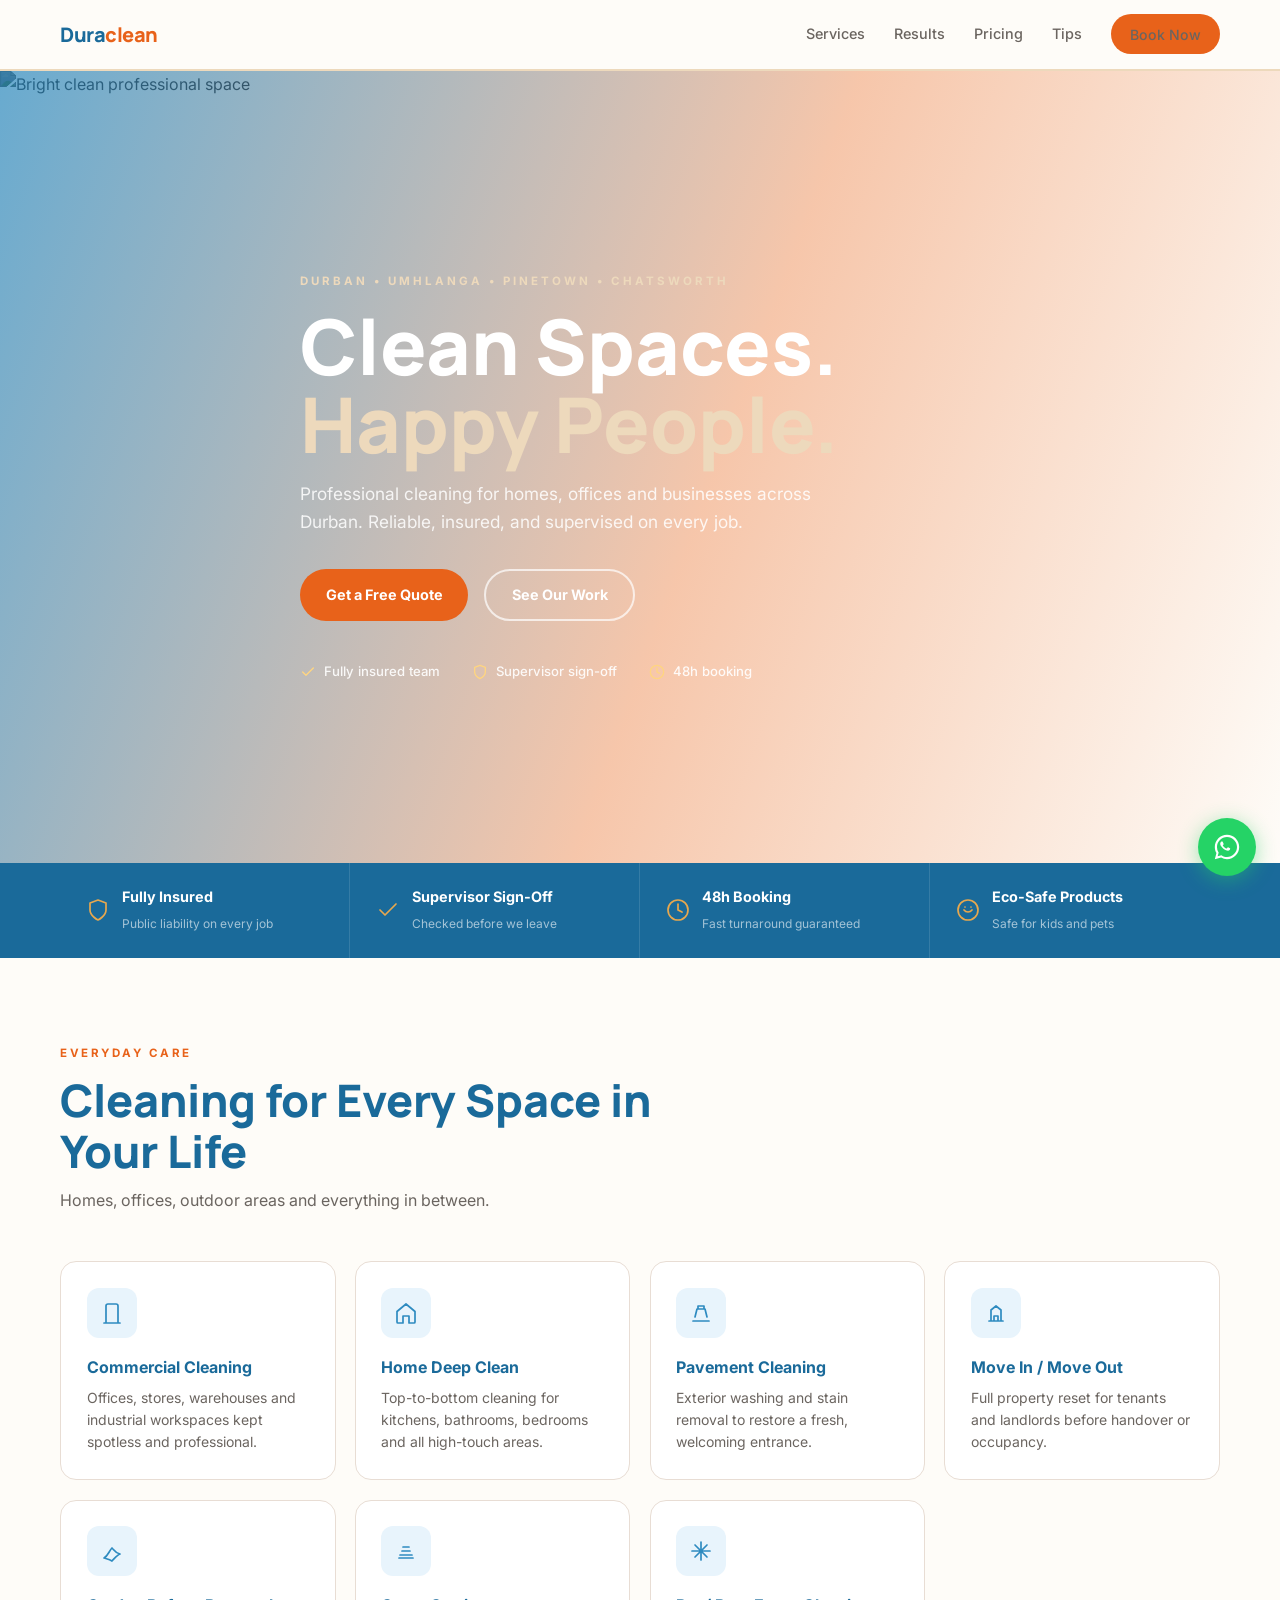
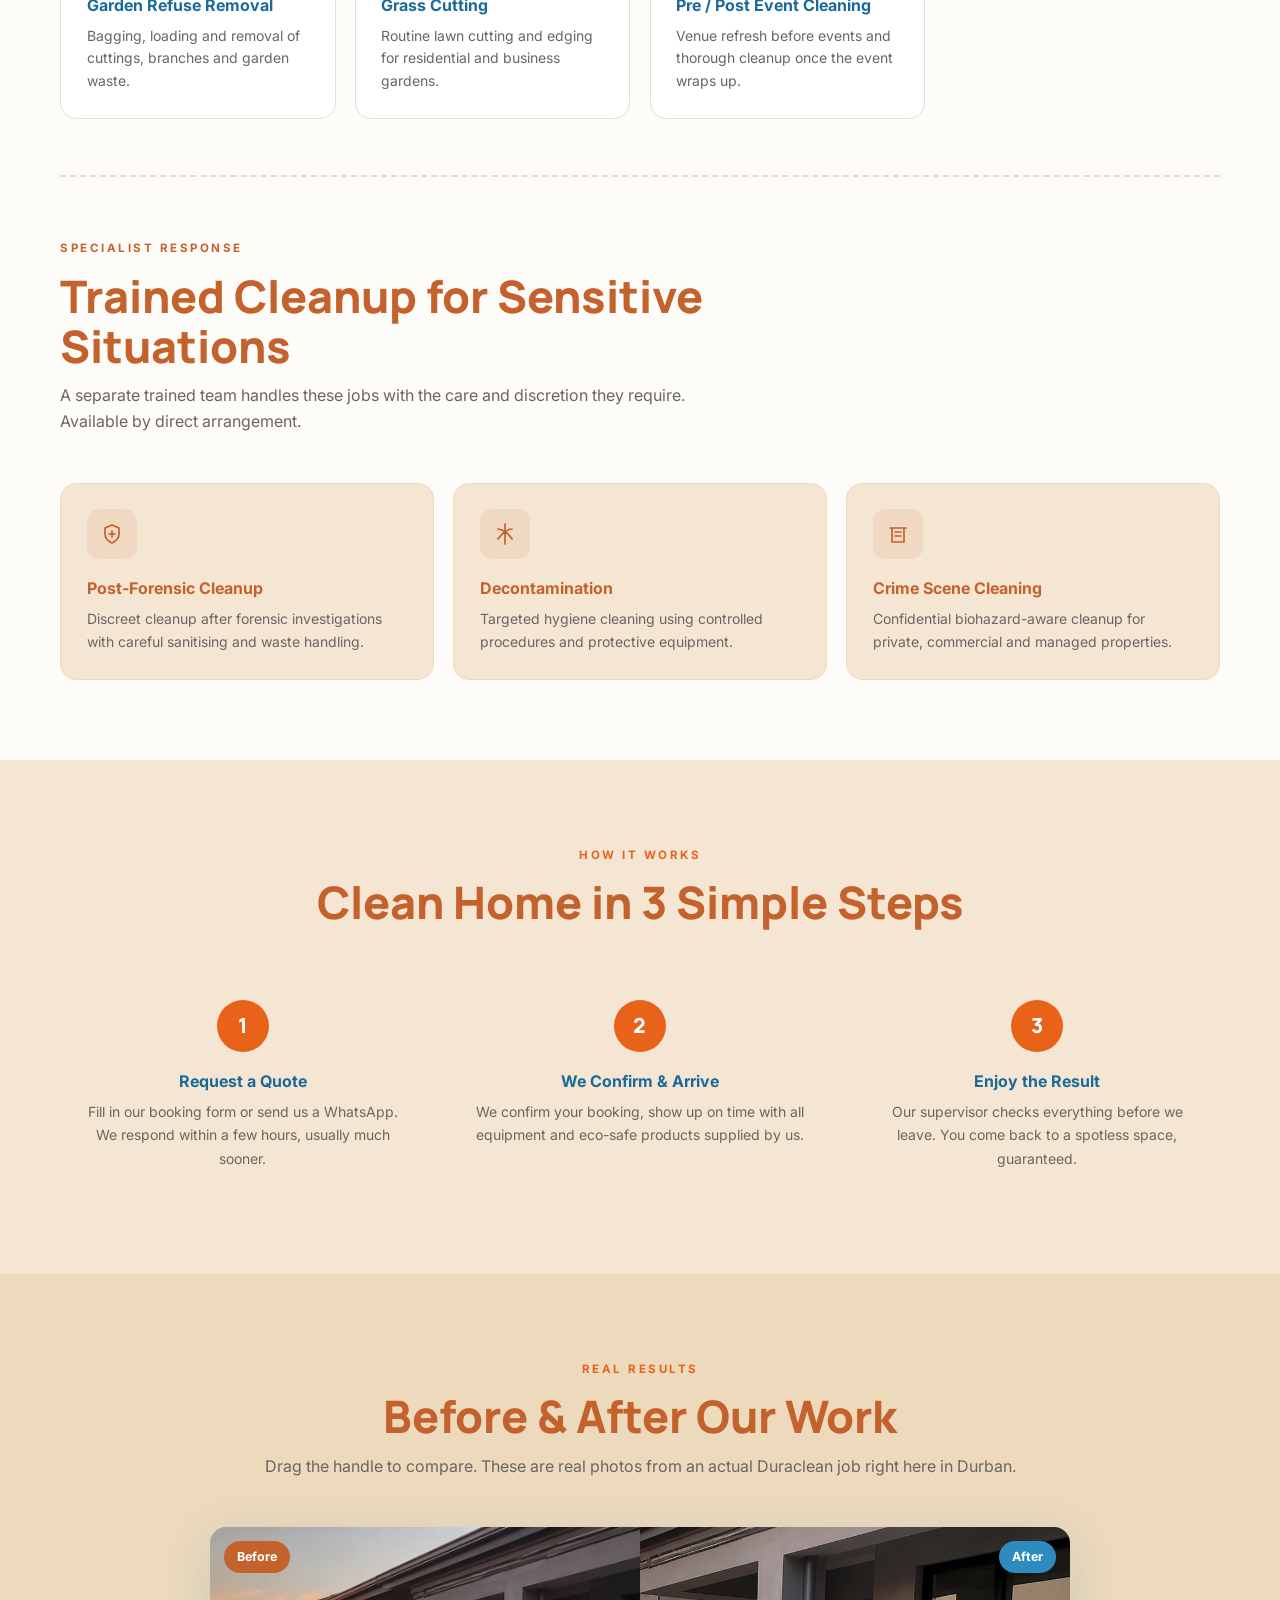
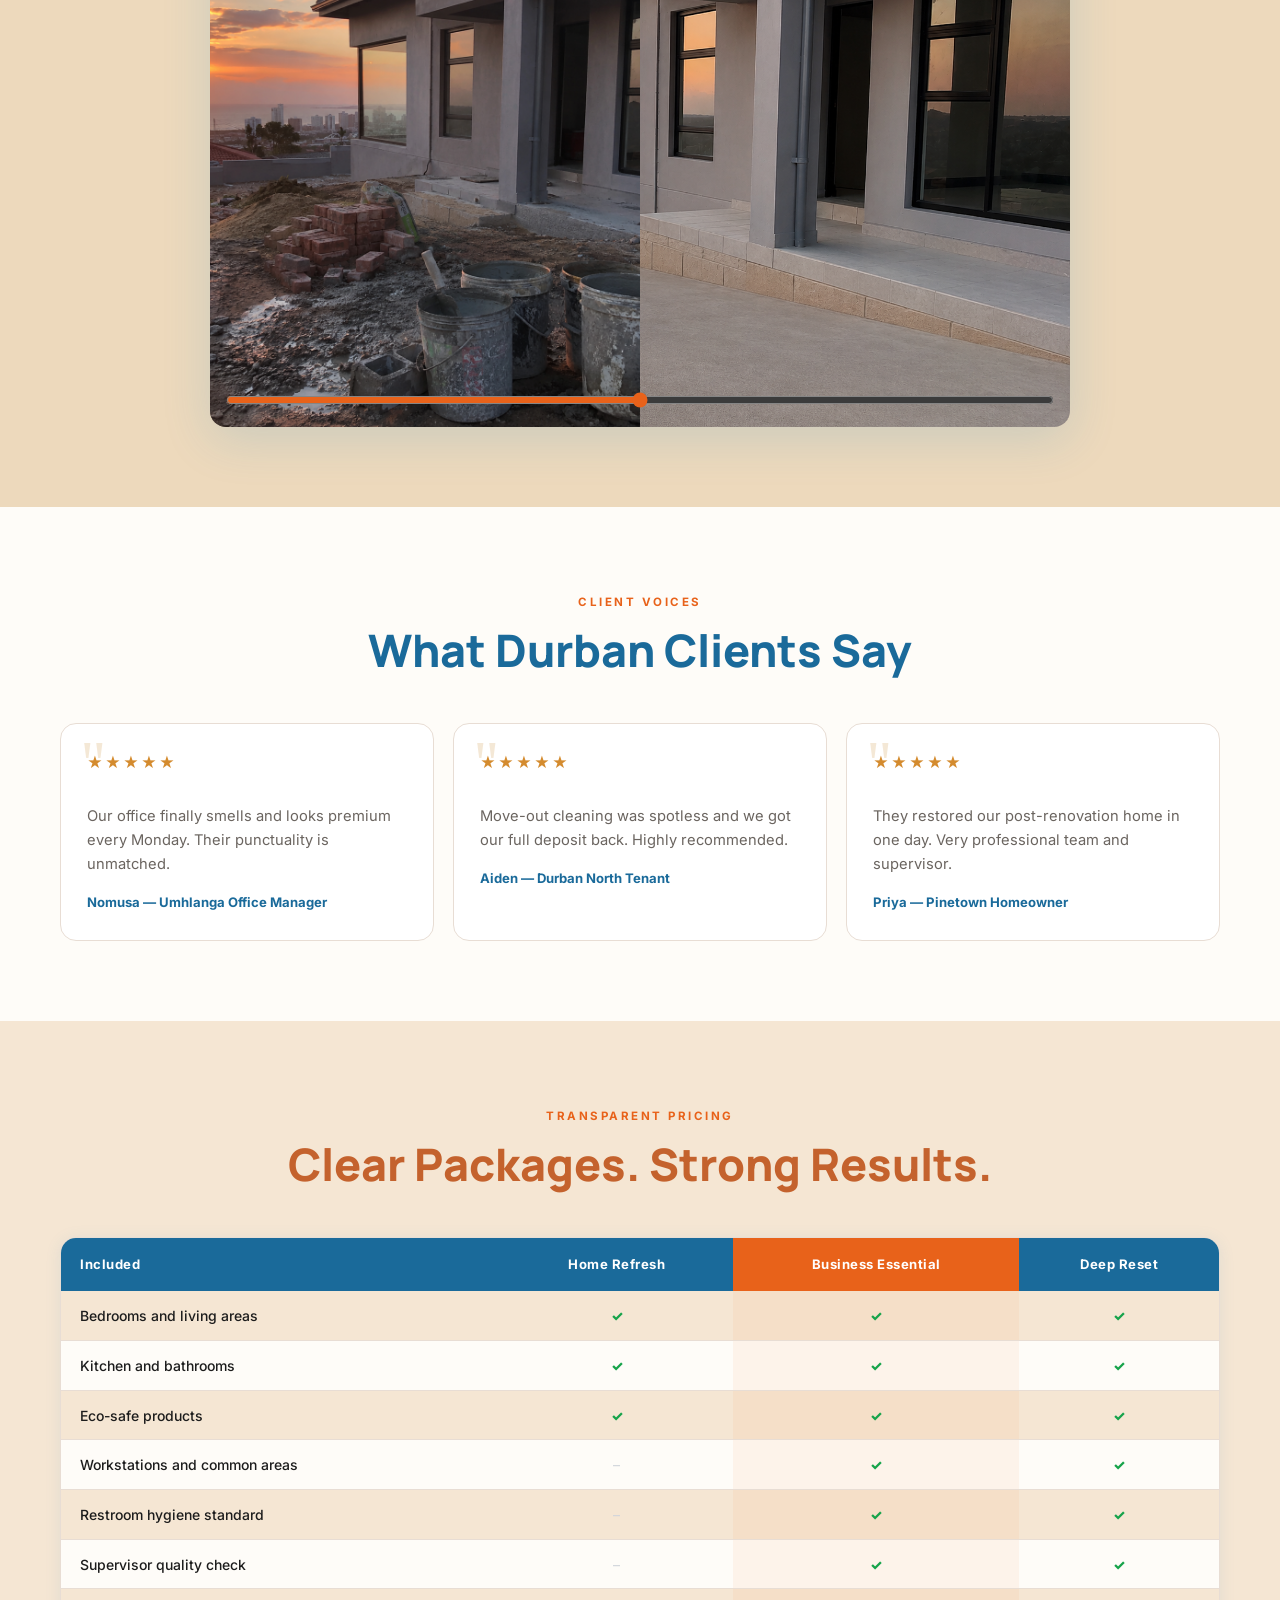
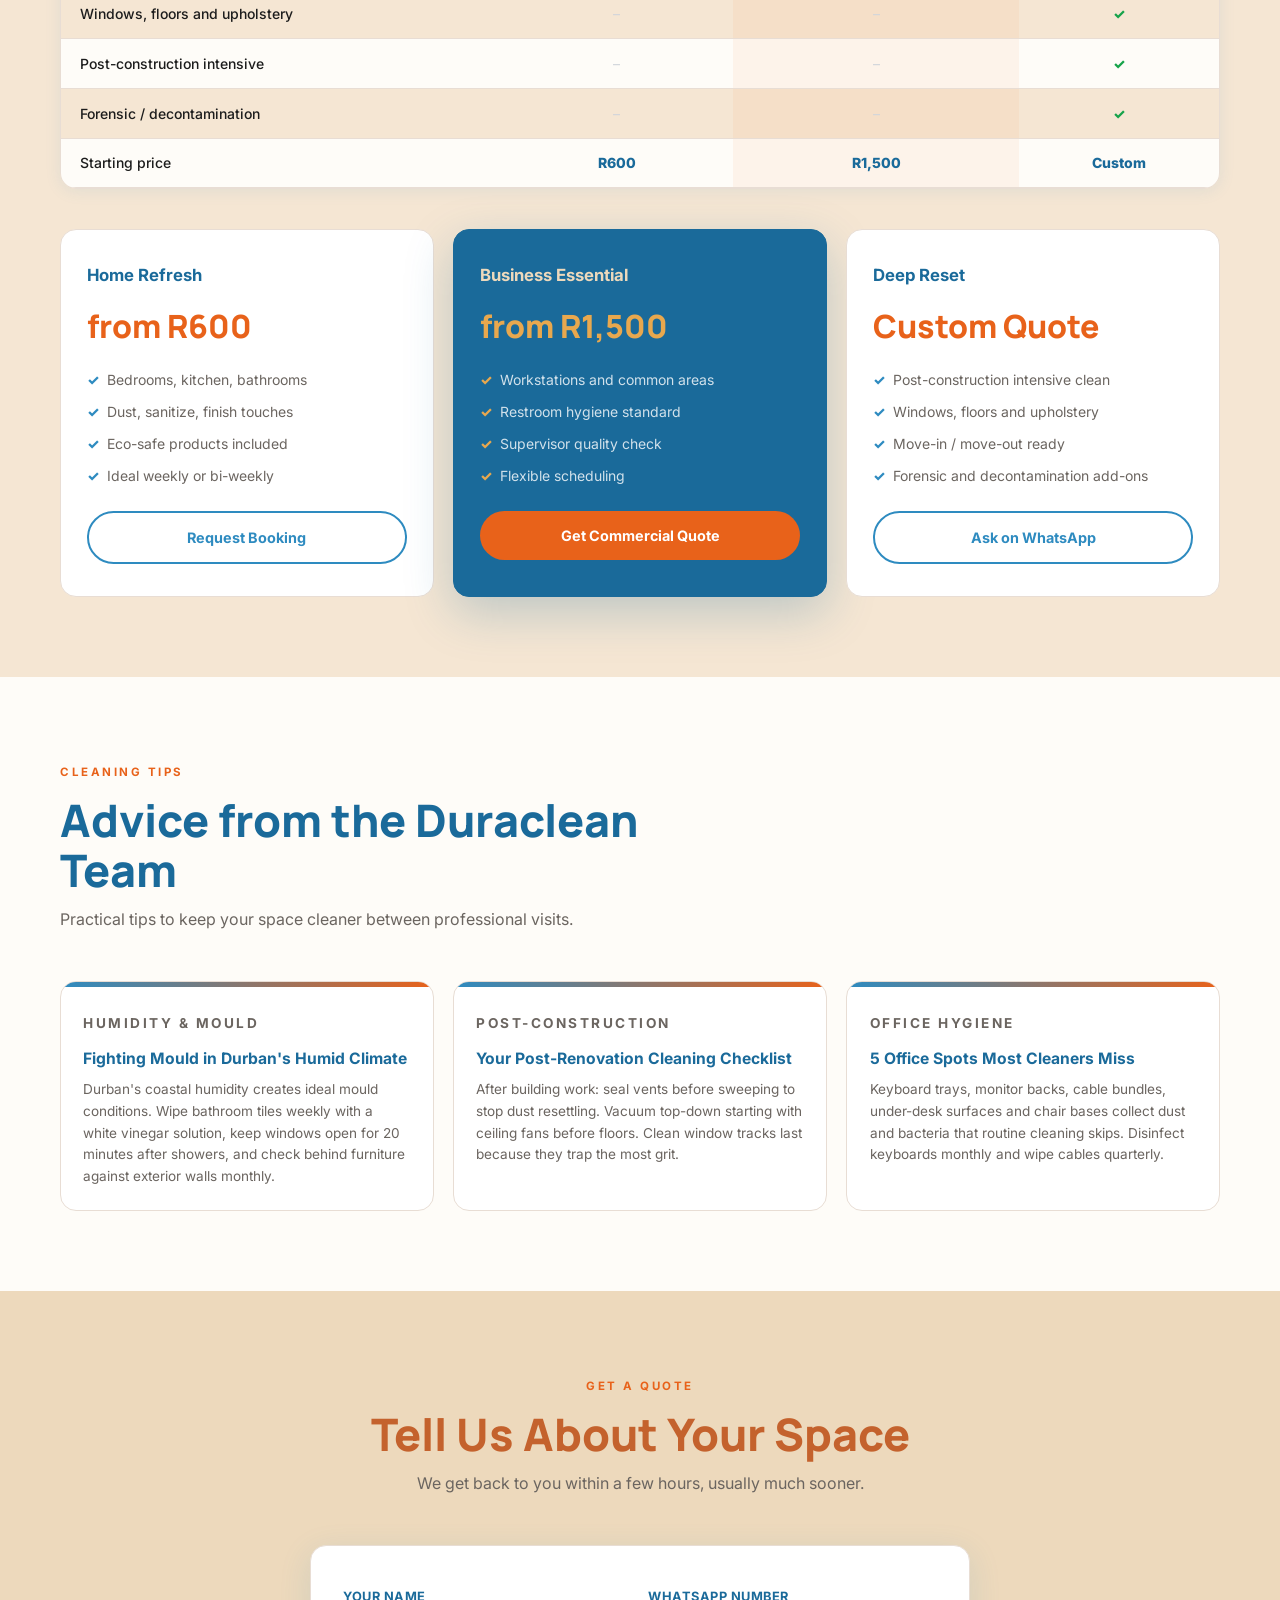
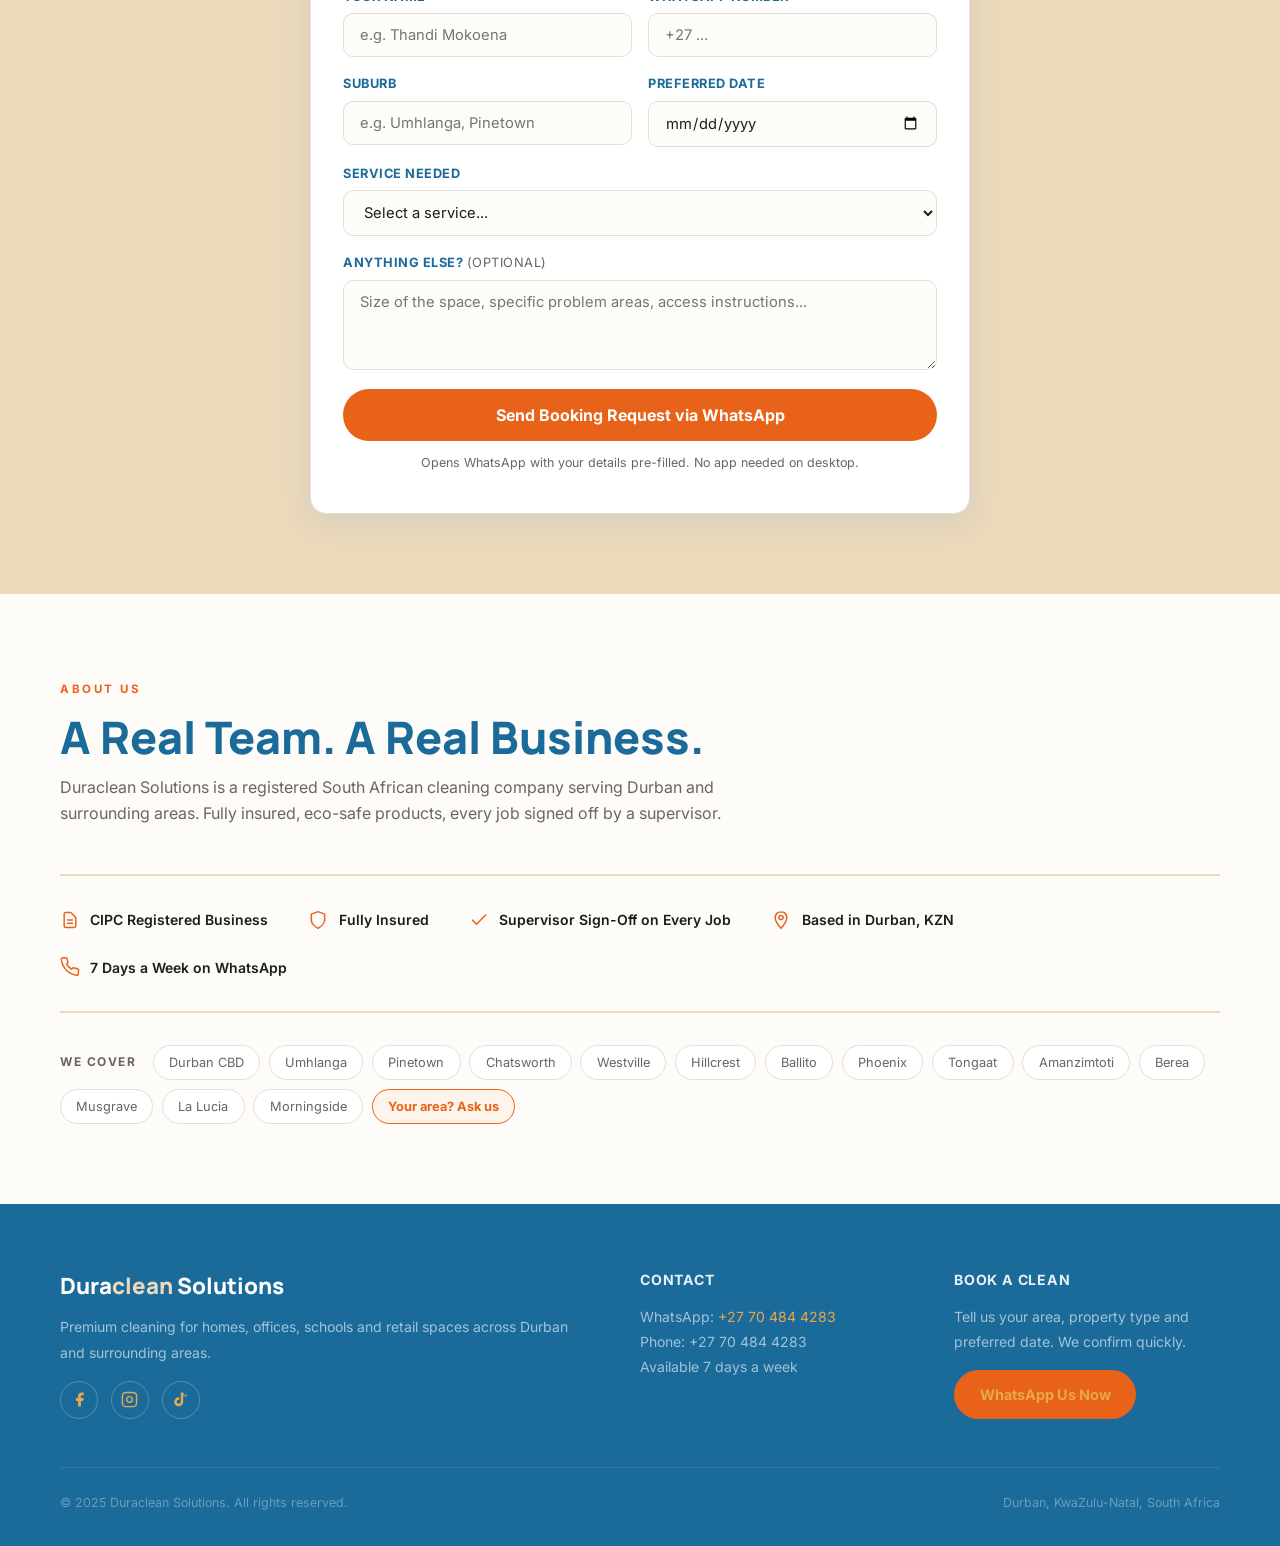
==== commit ccd77b9d: "Remove stats section from index.html Removed the stats section from the index.html file." ====
--- a/index.html
+++ b/index.html
@@ -211,29 +211,7 @@
   </div>
 </section>
 
-<!-- STATS -->
-<section class="section section-sky">
-  <div class="container">
-    <div class="stats-strip">
-      <div class="stat-item reveal">
-        <div class="stat-num">500+</div>
-        <div class="stat-label">Jobs Completed</div>
-      </div>
-      <div class="stat-item reveal delay-1">
-        <div class="stat-num">48h</div>
-        <div class="stat-label">Booking Turnaround</div>
-      </div>
-      <div class="stat-item reveal delay-2">
-        <div class="stat-num">100%</div>
-        <div class="stat-label">Supervisor Checked</div>
-      </div>
-      <div class="stat-item reveal delay-3">
-        <div class="stat-num">7</div>
-        <div class="stat-label">Days a Week</div>
-      </div>
-    </div>
-  </div>
-</section>
+
 
 <!-- BEFORE / AFTER -->
 <section id="proof" class="section section-sand">
--- a/styles.css
+++ b/styles.css
@@ -1,210 +1,241 @@
 /* ── TOKENS ─────────────────────────────────────────────── */
 :root {
-  --navy:   #0f2137;
-  --navy2:  #1a3a5c;
-  --gold:   #c8922a;
-  --gold-l: #e8b86d;
-  --white:  #ffffff;
-  --off:    #f7f8fa;
-  --slate:  #f0f2f5;
-  --text:   #111827;
-  --muted:  #6b7280;
-  --border: #e5e7eb;
-  --shadow: 0 2px 16px rgba(15,33,55,.10);
-  --shadow-md: 0 8px 32px rgba(15,33,55,.13);
-  --radius: 14px;
+  --sky:       #2E8BC0;
+  --sky-dark:  #1a6a9a;
+  --sky-light: #e8f4fc;
+  --sunset:    #E8621A;
+  --sunset-l:  #f47c3c;
+  --earth:     #C4622D;
+  --cream:     #F5E6D3;
+  --sand:      #EDD9BC;
+  --bg:        #FEFCF8;
+  --white:     #ffffff;
+  --text:      #1C1C1C;
+  --muted:     #6B6560;
+  --border:    #E8DDD4;
+  --gold:      #D48B2E;
+  --gold-l:    #e8a84e;
+  --radius:    16px;
+  --shadow:    0 2px 16px rgba(46,139,192,.10);
+  --shadow-md: 0 8px 32px rgba(46,139,192,.14);
 }
 
 /* ── RESET ───────────────────────────────────────────────── */
-*, *::before, *::after { box-sizing: border-box; margin: 0; padding: 0; }
-html { scroll-behavior: smooth; font-size: 16px; }
-body { font-family: Inter, sans-serif; color: var(--text); background: var(--white); overflow-x: hidden; line-height: 1.6; }
-img { max-width: 100%; display: block; }
-a { color: inherit; text-decoration: none; }
+*,*::before,*::after{box-sizing:border-box;margin:0;padding:0}
+html{scroll-behavior:smooth;font-size:16px}
+body{font-family:Inter,sans-serif;color:var(--text);background:var(--bg);overflow-x:hidden;line-height:1.65}
+img{max-width:100%;display:block}
+a{color:inherit;text-decoration:none}
 
 /* ── LAYOUT ──────────────────────────────────────────────── */
-.container { width: min(1160px, 92%); margin: 0 auto; }
-.section    { padding: 5rem 0; }
-.section-alt { background: var(--off); }
-.section-navy { background: var(--navy); color: #fff; }
-
-/* ── TYPOGRAPHY ──────────────────────────────────────────── */
-.eyebrow { display: inline-block; font-size: .72rem; font-weight: 600; letter-spacing: 2.5px; text-transform: uppercase; color: var(--gold); margin-bottom: .5rem; }
-.section-heading { max-width: 680px; margin-bottom: 3rem; }
-.section-heading h2 { font-family: Manrope, sans-serif; font-size: clamp(1.75rem, 3.5vw, 2.75rem); font-weight: 700; line-height: 1.15; color: var(--navy); margin-top: .3rem; }
-.section-navy .section-heading h2 { color: #fff; }
-.section-heading .subtitle { color: var(--muted); margin-top: .75rem; font-size: 1.05rem; }
-.section-navy .section-heading .subtitle { color: rgba(255,255,255,.7); }
-.section-heading.center { max-width: 760px; margin-left: auto; margin-right: auto; text-align: center; }
+.container{width:min(1160px,92%);margin:0 auto}
+.section{padding:5rem 0}
+.section-cream{background:var(--cream)}
+.section-sky{background:var(--sky);color:#fff}
+.section-sand{background:var(--sand)}
+
+/* ── TYPE ────────────────────────────────────────────────── */
+.eyebrow{display:inline-block;font-size:.72rem;font-weight:700;letter-spacing:2.5px;text-transform:uppercase;color:var(--sunset);margin-bottom:.5rem}
+.section-sky .eyebrow{color:var(--sand)}
+.section-heading{max-width:680px;margin-bottom:3rem}
+.section-heading h2{font-family:Manrope,sans-serif;font-size:clamp(1.8rem,3.5vw,2.8rem);font-weight:800;line-height:1.12;color:var(--sky-dark);margin-top:.3rem}
+.section-sky .section-heading h2{color:#fff}
+.section-cream .section-heading h2,.section-sand .section-heading h2{color:var(--earth)}
+.section-heading .sub{color:var(--muted);margin-top:.7rem;font-size:1rem}
+.section-sky .sub{color:rgba(255,255,255,.8)}
+.center{max-width:760px;margin-left:auto;margin-right:auto;text-align:center}
 
 /* ── NAV ─────────────────────────────────────────────────── */
-.nav-wrap { position: sticky; top: 0; z-index: 100; background: rgba(255,255,255,.96); backdrop-filter: blur(12px); -webkit-backdrop-filter: blur(12px); border-bottom: 1px solid var(--border); }
-.nav { display: flex; justify-content: space-between; align-items: center; padding: 1rem 0; }
-.logo { font-family: Manrope, sans-serif; font-size: 1.2rem; font-weight: 700; color: var(--navy); letter-spacing: -.3px; }
-.logo span { color: var(--gold); }
-.nav-links { display: flex; gap: 1.8rem; align-items: center; }
-.nav-links a { font-size: .92rem; font-weight: 500; color: var(--muted); transition: color .2s; }
-.nav-links a:hover { color: var(--navy); }
-.menu-toggle { display: none; background: none; border: 1.5px solid var(--border); border-radius: 8px; padding: 6px 9px; cursor: pointer; flex-direction: column; gap: 4px; }
-.menu-toggle span { display: block; width: 20px; height: 2px; background: var(--navy); border-radius: 2px; }
+.nav-wrap{position:sticky;top:0;z-index:100;background:rgba(254,252,248,.97);backdrop-filter:blur(12px);border-bottom:2px solid var(--sand)}
+.nav{display:flex;justify-content:space-between;align-items:center;padding:.9rem 0}
+.logo{font-family:Manrope,sans-serif;font-size:1.25rem;font-weight:800;color:var(--sky-dark);letter-spacing:-.5px}
+.logo span{color:var(--sunset)}
+.nav-links{display:flex;gap:1.8rem;align-items:center}
+.nav-links a{font-size:.9rem;font-weight:500;color:var(--muted);transition:color .2s}
+.nav-links a:hover{color:var(--sky)}
+.menu-toggle{display:none;background:none;border:2px solid var(--border);border-radius:8px;padding:6px 9px;cursor:pointer;flex-direction:column;gap:5px}
+.menu-toggle span{display:block;width:20px;height:2px;background:var(--sky-dark);border-radius:2px}
+
+/* ── BUTTONS ─────────────────────────────────────────────── */
+.btn{display:inline-flex;align-items:center;gap:.4rem;padding:.78rem 1.6rem;border-radius:999px;font-weight:700;font-size:.9rem;cursor:pointer;border:none;transition:all .2s;font-family:inherit}
+.btn-sunset{background:var(--sunset);color:#fff}
+.btn-sunset:hover{background:var(--sunset-l)}
+.btn-sky{background:var(--sky);color:#fff}
+.btn-sky:hover{background:var(--sky-dark)}
+.btn-white{background:#fff;color:var(--sky-dark)}
+.btn-white:hover{background:var(--cream)}
+.btn-outline{background:transparent;border:2px solid rgba(255,255,255,.7);color:#fff}
+.btn-outline:hover{background:rgba(255,255,255,.12);border-color:#fff}
+.btn-outline-sky{background:transparent;border:2px solid var(--sky);color:var(--sky)}
+.btn-outline-sky:hover{background:var(--sky);color:#fff}
 
 /* ── HERO ────────────────────────────────────────────────── */
-.hero { position: relative; min-height: 90vh; display: flex; align-items: center; overflow: hidden; }
-.hero-bg { position: absolute; inset: 0; width: 100%; height: 100%; object-fit: cover; object-position: center; filter: brightness(.45); }
-.hero-overlay { position: absolute; inset: 0; background: linear-gradient(105deg, rgba(15,33,55,.82) 0%, rgba(15,33,55,.45) 60%, transparent 100%); }
-.hero-content { position: relative; z-index: 2; padding: 6rem 0 5rem; max-width: 700px; }
-.hero-content .eyebrow { color: var(--gold-l); }
-.hero-content h1 { font-family: Manrope, sans-serif; font-size: clamp(2.4rem, 6vw, 4.5rem); font-weight: 800; line-height: 1.05; color: #fff; margin: .5rem 0 1rem; }
-.hero-content h1 span { color: var(--gold-l); }
-.hero-content .subtitle { color: rgba(255,255,255,.8); font-size: 1.1rem; max-width: 560px; }
-.hero-actions { display: flex; flex-wrap: wrap; gap: 1rem; margin-top: 2rem; }
-
-/* ── BUTTONS ─────────────────────────────────────────────── */
-.btn { display: inline-flex; align-items: center; gap: .45rem; padding: .75rem 1.5rem; border-radius: 999px; font-weight: 600; font-size: .92rem; cursor: pointer; border: none; transition: all .2s; }
-.btn-primary { background: var(--gold); color: #fff; }
-.btn-primary:hover { background: var(--gold-l); }
-.btn-navy { background: var(--navy); color: #fff; }
-.btn-navy:hover { background: var(--navy2); }
-.btn-outline { background: transparent; border: 2px solid rgba(255,255,255,.6); color: #fff; }
-.btn-outline:hover { background: rgba(255,255,255,.1); border-color: #fff; }
-.btn-outline-navy { background: transparent; border: 2px solid var(--navy); color: var(--navy); }
-.btn-outline-navy:hover { background: var(--navy); color: #fff; }
+.hero{position:relative;min-height:88vh;display:flex;align-items:center;overflow:hidden}
+.hero-bg{position:absolute;inset:0;width:100%;height:100%;object-fit:cover;object-position:center top;filter:brightness(.38) saturate(1.1)}
+.hero-overlay{position:absolute;inset:0;background:linear-gradient(110deg,rgba(46,139,192,.72) 0%,rgba(232,98,26,.35) 55%,transparent 100%)}
+.hero-content{position:relative;z-index:2;padding:5rem 0 4rem;max-width:680px}
+.hero-content .eyebrow{color:var(--sand);letter-spacing:3px}
+.hero-content h1{font-family:Manrope,sans-serif;font-size:clamp(2.6rem,6vw,4.8rem);font-weight:800;line-height:1.02;color:#fff;margin:.5rem 0 1rem}
+.hero-content h1 span{color:var(--sand)}
+.hero-content .sub{color:rgba(255,255,255,.85);font-size:1.08rem;max-width:540px}
+.hero-actions{display:flex;flex-wrap:wrap;gap:1rem;margin-top:2rem}
+.hero-badge{display:flex;gap:2rem;margin-top:2.5rem;flex-wrap:wrap}
+.hero-badge-item{display:flex;align-items:center;gap:.5rem;color:rgba(255,255,255,.9);font-size:.82rem;font-weight:500}
+.hero-badge-item svg{width:16px;height:16px;stroke:#FFD580;fill:none;flex-shrink:0}
 
 /* ── TRUST BAR ───────────────────────────────────────────── */
-.trustbar { background: var(--navy); color: #fff; }
-.trustbar-inner { display: grid; grid-template-columns: repeat(auto-fit, minmax(180px,1fr)); gap: 0; }
-.trustbar-item { display: flex; align-items: center; gap: .75rem; padding: 1.4rem 1.6rem; border-right: 1px solid rgba(255,255,255,.1); }
-.trustbar-item:last-child { border-right: none; }
-.trustbar-item svg { width: 22px; height: 22px; stroke: var(--gold); fill: none; flex-shrink: 0; }
-.trustbar-item strong { font-size: .92rem; font-weight: 600; display: block; }
-.trustbar-item span { font-size: .78rem; color: rgba(255,255,255,.6); }
+.trustbar{background:var(--sky-dark);color:#fff}
+.trustbar-inner{display:grid;grid-template-columns:repeat(auto-fit,minmax(200px,1fr))}
+.trust-cell{display:flex;align-items:center;gap:.8rem;padding:1.4rem 1.6rem;border-right:1px solid rgba(255,255,255,.12)}
+.trust-cell:last-child{border-right:none}
+.trust-cell svg{width:24px;height:24px;stroke:var(--gold-l);fill:none;stroke-width:1.7;flex-shrink:0}
+.trust-cell strong{font-size:.9rem;font-weight:700;display:block;color:#fff}
+.trust-cell span{font-size:.75rem;color:rgba(255,255,255,.6)}
 
 /* ── SERVICE CARDS ───────────────────────────────────────── */
-.cards { display: grid; grid-template-columns: repeat(auto-fit, minmax(240px, 1fr)); gap: 1.25rem; }
-.card { background: var(--white); border: 1px solid var(--border); border-radius: var(--radius); padding: 1.5rem; transition: box-shadow .25s, transform .25s, border-color .25s; }
-.card:hover { box-shadow: var(--shadow-md); transform: translateY(-4px); border-color: var(--gold); }
-.icon-wrap { width: 46px; height: 46px; background: rgba(200,146,42,.1); border-radius: 10px; display: grid; place-items: center; margin-bottom: .9rem; }
-.icon-wrap svg { width: 22px; height: 22px; stroke: var(--gold); fill: none; stroke-width: 1.6; stroke-linecap: round; stroke-linejoin: round; }
-.card h3 { font-size: 1rem; font-weight: 600; color: var(--navy); margin-bottom: .4rem; }
-.card p { font-size: .88rem; color: var(--muted); line-height: 1.55; }
+.cards{display:grid;grid-template-columns:repeat(auto-fit,minmax(240px,1fr));gap:1.2rem}
+.card{background:var(--white);border:1.5px solid var(--border);border-radius:var(--radius);padding:1.6rem;transition:all .25s}
+.card:hover{box-shadow:var(--shadow-md);transform:translateY(-5px);border-color:var(--sky)}
+.icon-wrap{width:50px;height:50px;background:var(--sky-light);border-radius:12px;display:grid;place-items:center;margin-bottom:1rem}
+.icon-wrap svg{width:24px;height:24px;stroke:var(--sky);fill:none;stroke-width:1.7;stroke-linecap:round;stroke-linejoin:round}
+.card h3{font-size:1rem;font-weight:700;color:var(--sky-dark);margin-bottom:.4rem}
+.card p{font-size:.875rem;color:var(--muted);line-height:1.6}
 
 /* ── SPECIALIST BAND ─────────────────────────────────────── */
-.specialist-band { border-top: 2px solid var(--slate); margin-top: 3rem; padding-top: 3rem; }
-.specialist-eyebrow { color: #5b8db8; }
-.specialist-band .section-heading h2 { color: #1e3a5f; }
-.specialist-card { background: #f0f4f8; border-color: #c8d9ea; }
-.specialist-card:hover { border-color: #5b8db8; }
-.specialist-icon { background: rgba(91,141,184,.12); }
-.specialist-icon svg { stroke: #3a6a96; }
+.specialist-band{border-top:2px dashed var(--sand);margin-top:3.5rem;padding-top:3.5rem}
+.specialist-band .eyebrow{color:var(--earth)}
+.specialist-band .section-heading h2{color:var(--earth)}
+.s-card{background:var(--cream);border:1.5px solid var(--sand)}
+.s-card:hover{border-color:var(--earth);box-shadow:0 8px 28px rgba(196,98,45,.13)}
+.s-icon{background:rgba(196,98,45,.1)}
+.s-icon svg{stroke:var(--earth)}
+.s-card h3{color:var(--earth)}
+
+/* ── STATS STRIP ─────────────────────────────────────────── */
+.stats-strip{display:grid;grid-template-columns:repeat(auto-fit,minmax(160px,1fr));gap:1px;background:rgba(255,255,255,.15)}
+.stat-item{padding:2.2rem 1.5rem;text-align:center;background:var(--sky)}
+.stat-num{font-family:Manrope,sans-serif;font-size:2.4rem;font-weight:800;color:#fff;line-height:1}
+.stat-label{font-size:.8rem;color:rgba(255,255,255,.75);margin-top:.4rem;text-transform:uppercase;letter-spacing:1px}
 
 /* ── BEFORE / AFTER ──────────────────────────────────────── */
-.ba-slider { position: relative; border-radius: var(--radius); overflow: hidden; box-shadow: var(--shadow-md); }
-.ba-slider img { display: block; width: 100%; height: min(60vw,480px); object-fit: cover; }
-.before-wrap { position: absolute; inset: 0 auto 0 0; overflow: hidden; }
-.ba-range { position: absolute; inset: auto 1rem 1.2rem 1rem; width: calc(100% - 2rem); accent-color: var(--gold); }
-.ba-label { position: absolute; top: 14px; padding: .3rem .7rem; font-size: .78rem; font-weight: 600; background: rgba(0,0,0,.55); color: #fff; border-radius: 999px; }
-.ba-label.before { left: 14px; }
-.ba-label.after  { right: 14px; }
+.ba-slider{position:relative;border-radius:var(--radius);overflow:hidden;box-shadow:0 12px 48px rgba(46,139,192,.18)}
+.ba-slider img{display:block;width:100%;height:min(60vw,500px);object-fit:cover}
+.before-wrap{position:absolute;inset:0 auto 0 0;overflow:hidden}
+.ba-range{position:absolute;inset:auto 1rem 1.2rem 1rem;width:calc(100% - 2rem);accent-color:var(--sunset)}
+.ba-label{position:absolute;top:14px;padding:.35rem .8rem;font-size:.78rem;font-weight:700;border-radius:999px}
+.ba-label.before{left:14px;background:var(--earth);color:#fff}
+.ba-label.after{right:14px;background:var(--sky);color:#fff}
+
+/* ── HOW IT WORKS ────────────────────────────────────────── */
+.steps{display:grid;grid-template-columns:repeat(auto-fit,minmax(200px,1fr));gap:2rem;position:relative}
+.step{text-align:center;padding:1.5rem 1rem}
+.step-num{width:52px;height:52px;border-radius:50%;background:var(--sunset);color:#fff;font-family:Manrope,sans-serif;font-weight:800;font-size:1.3rem;display:grid;place-items:center;margin:0 auto 1rem}
+.step h3{font-size:1rem;font-weight:700;color:var(--sky-dark);margin-bottom:.4rem}
+.step p{font-size:.875rem;color:var(--muted)}
 
 /* ── TESTIMONIALS ────────────────────────────────────────── */
-.testimonials { display: grid; grid-template-columns: repeat(auto-fit, minmax(240px,1fr)); gap: 1.25rem; }
-.tcard { background: var(--white); border: 1px solid var(--border); border-radius: var(--radius); padding: 1.5rem; }
-.tcard p { color: var(--muted); font-size: .95rem; line-height: 1.6; }
-.tcard h4 { margin-top: .9rem; font-size: .82rem; font-weight: 600; color: var(--navy); }
-.stars { color: var(--gold); font-size: 1rem; margin-bottom: .6rem; letter-spacing: 2px; }
+.testimonials{display:grid;grid-template-columns:repeat(auto-fit,minmax(240px,1fr));gap:1.2rem}
+.tcard{background:var(--white);border:1.5px solid var(--border);border-radius:var(--radius);padding:1.6rem;position:relative}
+.tcard::before{content:'"';font-size:4rem;line-height:1;color:var(--sand);font-family:Georgia,serif;position:absolute;top:.5rem;left:1.2rem;opacity:.6}
+.tcard p{color:var(--muted);font-size:.92rem;line-height:1.65;padding-top:1.5rem}
+.tcard h4{margin-top:1rem;font-size:.82rem;font-weight:700;color:var(--sky-dark)}
+.stars{color:var(--gold);font-size:.95rem;letter-spacing:2px;margin-bottom:.3rem}
 
 /* ── PRICING ─────────────────────────────────────────────── */
-.pricing-grid { display: grid; grid-template-columns: repeat(auto-fit, minmax(240px,1fr)); gap: 1.25rem; }
-.pcard { background: var(--white); border: 1.5px solid var(--border); border-radius: var(--radius); padding: 2rem 1.5rem; }
-.pcard.featured { border-color: var(--gold); background: var(--navy); color: #fff; transform: translateY(-6px); box-shadow: 0 12px 40px rgba(15,33,55,.2); }
-.pcard h3 { font-size: 1.1rem; font-weight: 700; color: var(--navy); margin-bottom: .4rem; }
-.pcard.featured h3 { color: var(--gold-l); }
-.pcard .price { font-size: 2rem; font-weight: 800; color: var(--gold); margin: .6rem 0; }
-.pcard.featured .price { color: var(--gold-l); }
-.pcard ul { list-style: none; margin: 1rem 0 1.5rem; display: flex; flex-direction: column; gap: .55rem; }
-.pcard ul li { font-size: .88rem; color: var(--muted); display: flex; align-items: flex-start; gap: .5rem; }
-.pcard.featured ul li { color: rgba(255,255,255,.75); }
-.pcard ul li::before { content: "✓"; color: var(--gold); font-weight: 700; flex-shrink: 0; }
-.pcard.featured ul li::before { color: var(--gold-l); }
+.pricing-grid{display:grid;grid-template-columns:repeat(auto-fit,minmax(240px,1fr));gap:1.2rem}
+.pcard{background:var(--white);border:1.5px solid var(--border);border-radius:var(--radius);padding:2rem 1.6rem}
+.pcard.featured{background:var(--sky-dark);border-color:var(--sky-dark);color:#fff;transform:translateY(-8px);box-shadow:0 16px 48px rgba(26,106,154,.25)}
+.pcard h3{font-size:1.05rem;font-weight:700;color:var(--sky-dark);margin-bottom:.3rem}
+.pcard.featured h3{color:var(--sand)}
+.price{font-family:Manrope,sans-serif;font-size:2rem;font-weight:800;color:var(--sunset);margin:.6rem 0 1rem}
+.pcard.featured .price{color:var(--gold-l)}
+.pcard ul{list-style:none;display:flex;flex-direction:column;gap:.55rem;margin-bottom:1.5rem}
+.pcard ul li{font-size:.875rem;color:var(--muted);display:flex;gap:.5rem;align-items:flex-start}
+.pcard ul li::before{content:"✓";color:var(--sky);font-weight:800;flex-shrink:0}
+.pcard.featured ul li{color:rgba(255,255,255,.8)}
+.pcard.featured ul li::before{color:var(--gold-l)}
 
 /* ── COMPARE TABLE ───────────────────────────────────────── */
-.compare-wrap { overflow-x: auto; border-radius: var(--radius); border: 1px solid var(--border); box-shadow: var(--shadow); }
-table { width: 100%; border-collapse: collapse; min-width: 520px; font-size: .88rem; }
-thead tr { background: var(--navy); color: #fff; }
-thead th { padding: 1rem 1.2rem; text-align: center; font-weight: 600; font-size: .85rem; }
-thead th:first-child { text-align: left; }
-thead th.featured-col { background: var(--gold); color: #fff; }
-tbody tr:nth-child(even) { background: var(--off); }
-tbody td { padding: .8rem 1.2rem; border-bottom: 1px solid var(--border); color: var(--muted); text-align: center; }
-tbody td:first-child { text-align: left; color: var(--text); font-weight: 500; }
-td.check { color: #16a34a; font-weight: 700; }
-td.dash  { color: #d1d5db; }
-td.price-cell { font-weight: 700; color: var(--navy); }
-
-/* ── BOOKING FORM ────────────────────────────────────────── */
-.form-grid { display: grid; grid-template-columns: 1fr 1fr; gap: 1rem; }
-.form-group { display: flex; flex-direction: column; gap: .4rem; }
-.form-group.full { grid-column: 1 / -1; }
-.form-group label { font-size: .82rem; font-weight: 600; color: var(--navy); }
-.form-group input,
-.form-group select,
-.form-group textarea { padding: .7rem 1rem; border: 1.5px solid var(--border); border-radius: 10px; font-size: .92rem; font-family: inherit; color: var(--text); background: var(--white); transition: border-color .2s; outline: none; }
-.form-group input:focus,
-.form-group select:focus,
-.form-group textarea:focus { border-color: var(--gold); }
-.form-group textarea { resize: vertical; min-height: 90px; }
+.compare-wrap{overflow-x:auto;border-radius:var(--radius);border:1.5px solid var(--border);box-shadow:var(--shadow)}
+table{width:100%;border-collapse:collapse;min-width:520px;font-size:.875rem}
+thead tr{background:var(--sky-dark);color:#fff}
+thead th{padding:1rem 1.2rem;text-align:center;font-weight:700;font-size:.82rem;letter-spacing:.5px}
+thead th:first-child{text-align:left}
+thead th.feat-col{background:var(--sunset)}
+tbody tr:nth-child(even){background:var(--bg)}
+tbody td{padding:.8rem 1.2rem;border-bottom:1px solid var(--border);color:var(--muted);text-align:center}
+tbody td:first-child{text-align:left;color:var(--text);font-weight:500}
+td.check{color:#16a34a;font-weight:800}
+td.dash{color:#d1d5db}
+td.pcell{font-weight:800;color:var(--sky-dark)}
+
+/* ── BLOG ────────────────────────────────────────────────── */
+.blog-cards{display:grid;grid-template-columns:repeat(auto-fit,minmax(280px,1fr));gap:1.2rem}
+.bcard{background:var(--white);border:1.5px solid var(--border);border-radius:var(--radius);overflow:hidden;transition:all .25s}
+.bcard:hover{box-shadow:var(--shadow-md);transform:translateY(-4px)}
+.bcard-accent{height:5px;background:linear-gradient(90deg,var(--sky),var(--sunset))}
+.bcard-body{padding:1.4rem}
+.bcard-body h3{font-size:.98rem;font-weight:700;color:var(--sky-dark);margin:.35rem 0 .6rem;line-height:1.35}
+.bcard-body p{font-size:.85rem;color:var(--muted);line-height:1.6}
+
+/* ── BOOKING ─────────────────────────────────────────────── */
+.form-wrap{max-width:660px;margin:0 auto;background:var(--white);border:1.5px solid var(--border);border-radius:var(--radius);padding:2.5rem 2rem;box-shadow:var(--shadow-md)}
+.form-grid{display:grid;grid-template-columns:1fr 1fr;gap:1rem}
+.form-group{display:flex;flex-direction:column;gap:.4rem}
+.form-group.full{grid-column:1/-1}
+.form-group label{font-size:.8rem;font-weight:700;color:var(--sky-dark);text-transform:uppercase;letter-spacing:.5px}
+.form-group input,.form-group select,.form-group textarea{padding:.75rem 1rem;border:1.5px solid var(--border);border-radius:10px;font-size:.92rem;font-family:inherit;color:var(--text);background:var(--bg);transition:border-color .2s;outline:none}
+.form-group input:focus,.form-group select:focus,.form-group textarea:focus{border-color:var(--sky);background:#fff}
+.form-group textarea{resize:vertical;min-height:90px}
 
 /* ── TRUST STRIP ─────────────────────────────────────────── */
-.trust-strip { display: flex; flex-wrap: wrap; gap: 1.5rem 2.5rem; padding: 2rem 0; border-top: 1px solid var(--border); border-bottom: 1px solid var(--border); }
-.trust-item { display: flex; align-items: center; gap: .65rem; font-size: .88rem; font-weight: 500; color: var(--text); }
-.trust-item svg { width: 20px; height: 20px; stroke: var(--gold); fill: none; flex-shrink: 0; }
-
-/* ── AREA BAND ───────────────────────────────────────────── */
-.area-band { display: flex; flex-wrap: wrap; gap: .6rem; align-items: center; margin-top: 2rem; }
-.area-band-label { font-size: .78rem; font-weight: 600; color: var(--muted); text-transform: uppercase; letter-spacing: 1.5px; margin-right: .5rem; }
-.area-pill { display: inline-block; padding: .4rem 1rem; border-radius: 999px; border: 1.5px solid var(--border); font-size: .82rem; color: var(--muted); transition: all .2s; }
-.area-pill:hover { border-color: var(--navy); color: var(--navy); }
-.gold-pill { border-color: var(--gold); color: var(--gold); font-weight: 600; }
-
-/* ── BLOG CARDS ──────────────────────────────────────────── */
-.blog-cards { display: grid; grid-template-columns: repeat(auto-fit, minmax(280px,1fr)); gap: 1.25rem; }
-.bcard { background: var(--white); border: 1px solid var(--border); border-radius: var(--radius); overflow: hidden; }
-.bcard-body { padding: 1.4rem; }
-.bcard-body .eyebrow { font-size: .68rem; }
-.bcard-body h3 { font-size: 1rem; font-weight: 700; color: var(--navy); margin: .35rem 0 .6rem; line-height: 1.35; }
-.bcard-body p { font-size: .85rem; color: var(--muted); line-height: 1.6; }
+.trust-strip{display:flex;flex-wrap:wrap;gap:1.5rem 2.5rem;padding:2rem 0;border-top:2px solid var(--sand);border-bottom:2px solid var(--sand)}
+.trust-item{display:flex;align-items:center;gap:.65rem;font-size:.875rem;font-weight:600;color:var(--text)}
+.trust-item svg{width:20px;height:20px;stroke:var(--sunset);fill:none;flex-shrink:0;stroke-width:1.8}
+
+/* ── AREA PILLS ──────────────────────────────────────────── */
+.area-band{display:flex;flex-wrap:wrap;gap:.55rem;align-items:center;margin-top:2rem}
+.area-label{font-size:.75rem;font-weight:700;color:var(--muted);text-transform:uppercase;letter-spacing:1.5px;margin-right:.5rem}
+.pill{display:inline-block;padding:.38rem .95rem;border-radius:999px;border:1.5px solid var(--border);font-size:.8rem;color:var(--muted);transition:all .2s;background:var(--white)}
+.pill:hover{border-color:var(--sky);color:var(--sky)}
+.pill-sunset{border-color:var(--sunset);color:var(--sunset);font-weight:700;background:rgba(232,98,26,.05)}
 
 /* ── FOOTER ──────────────────────────────────────────────── */
-.footer { background: var(--navy); color: rgba(255,255,255,.9); padding: 4rem 0 2rem; }
-.footer-grid { display: grid; grid-template-columns: 2fr 1fr 1fr; gap: 3rem; }
-.footer h2 { font-family: Manrope, sans-serif; font-size: 1.4rem; color: #fff; margin-bottom: .6rem; }
-.footer h2 span { color: var(--gold); }
-.footer h4 { font-size: .9rem; font-weight: 600; color: rgba(255,255,255,.9); margin-bottom: .8rem; }
-.footer p, .footer li { font-size: .88rem; color: rgba(255,255,255,.6); line-height: 1.8; }
-.footer a { color: var(--gold-l); }
-.footer-bottom { margin-top: 3rem; padding-top: 1.5rem; border-top: 1px solid rgba(255,255,255,.12); display: flex; justify-content: space-between; align-items: center; flex-wrap: wrap; gap: .5rem; }
-.footer-bottom p { font-size: .8rem; color: rgba(255,255,255,.4); margin: 0; }
-
-/* ── REVEAL ANIMATIONS ───────────────────────────────────── */
-.reveal { opacity: 0; transform: translateY(20px); transition: opacity .65s ease, transform .65s ease; }
-.reveal.visible { opacity: 1; transform: translateY(0); }
-.delay-1.visible { transition-delay: .12s; }
-.delay-2.visible { transition-delay: .24s; }
-.delay-3.visible { transition-delay: .36s; }
+.footer{background:var(--sky-dark);color:rgba(255,255,255,.9);padding:4rem 0 2rem}
+.footer-grid{display:grid;grid-template-columns:2fr 1fr 1fr;gap:3rem}
+.footer-logo{font-family:Manrope,sans-serif;font-size:1.4rem;font-weight:800;color:#fff;margin-bottom:.6rem}
+.footer-logo span{color:var(--sand)}
+.footer p,.footer li{font-size:.875rem;color:rgba(255,255,255,.6);line-height:1.8}
+.footer h4{font-size:.88rem;font-weight:700;color:rgba(255,255,255,.9);margin-bottom:.8rem;text-transform:uppercase;letter-spacing:.8px}
+.footer a{color:var(--gold-l)}
+.footer a:hover{color:var(--sand)}
+.social-links{display:flex;gap:.8rem;margin-top:1rem}
+.social-link{width:38px;height:38px;border-radius:50%;border:1.5px solid rgba(255,255,255,.25);display:grid;place-items:center;transition:all .2s;color:#fff}
+.social-link:hover{background:var(--sunset);border-color:var(--sunset)}
+.social-link svg{width:17px;height:17px;fill:currentColor}
+.footer-bottom{margin-top:3rem;padding-top:1.5rem;border-top:1px solid rgba(255,255,255,.1);display:flex;justify-content:space-between;align-items:center;flex-wrap:wrap;gap:.5rem}
+.footer-bottom p{font-size:.78rem;color:rgba(255,255,255,.35);margin:0}
+
+/* ── REVEAL ──────────────────────────────────────────────── */
+.reveal{opacity:0;transform:translateY(22px);transition:opacity .65s ease,transform .65s ease}
+.reveal.visible{opacity:1;transform:translateY(0)}
+.delay-1.visible{transition-delay:.12s}
+.delay-2.visible{transition-delay:.24s}
+.delay-3.visible{transition-delay:.36s}
 
 /* ── MOBILE ──────────────────────────────────────────────── */
-@media (max-width: 768px) {
-  .menu-toggle { display: flex; }
-  .nav-links { display: none; position: absolute; top: 100%; left: 0; right: 0; background: var(--white); flex-direction: column; align-items: stretch; padding: 1rem 1.25rem; border-bottom: 1px solid var(--border); box-shadow: var(--shadow-md); gap: .5rem; }
-  .nav-links.open { display: flex; }
-  .nav-links a { padding: .5rem 0; border-bottom: 1px solid var(--border); }
-  .nav-links a:last-child { border-bottom: none; }
-  .nav-wrap { position: relative; }
-  .form-grid { grid-template-columns: 1fr; }
-  .footer-grid { grid-template-columns: 1fr; gap: 2rem; }
-  .trustbar-inner { grid-template-columns: 1fr 1fr; }
-  .trustbar-item { border-right: none; border-bottom: 1px solid rgba(255,255,255,.1); }
+@media(max-width:768px){
+  .menu-toggle{display:flex}
+  .nav-links{display:none;position:absolute;top:100%;left:0;right:0;background:var(--bg);flex-direction:column;align-items:stretch;padding:1rem 1.25rem;border-bottom:2px solid var(--sand);box-shadow:var(--shadow-md);gap:.4rem;z-index:99}
+  .nav-links.open{display:flex}
+  .nav-links a{padding:.55rem 0;border-bottom:1px solid var(--border);color:var(--text)}
+  .nav-wrap{position:relative}
+  .form-grid{grid-template-columns:1fr}
+  .footer-grid{grid-template-columns:1fr;gap:2rem}
+  .trustbar-inner{grid-template-columns:1fr 1fr}
+  .trust-cell{border-right:none;border-bottom:1px solid rgba(255,255,255,.1)}
+  .stats-strip{grid-template-columns:1fr 1fr}
 }
-@media (prefers-reduced-motion: reduce) {
-  .reveal { opacity: 1; transform: none; transition: none; }
+@media(prefers-reduced-motion:reduce){
+  .reveal{opacity:1;transform:none;transition:none}
 }
